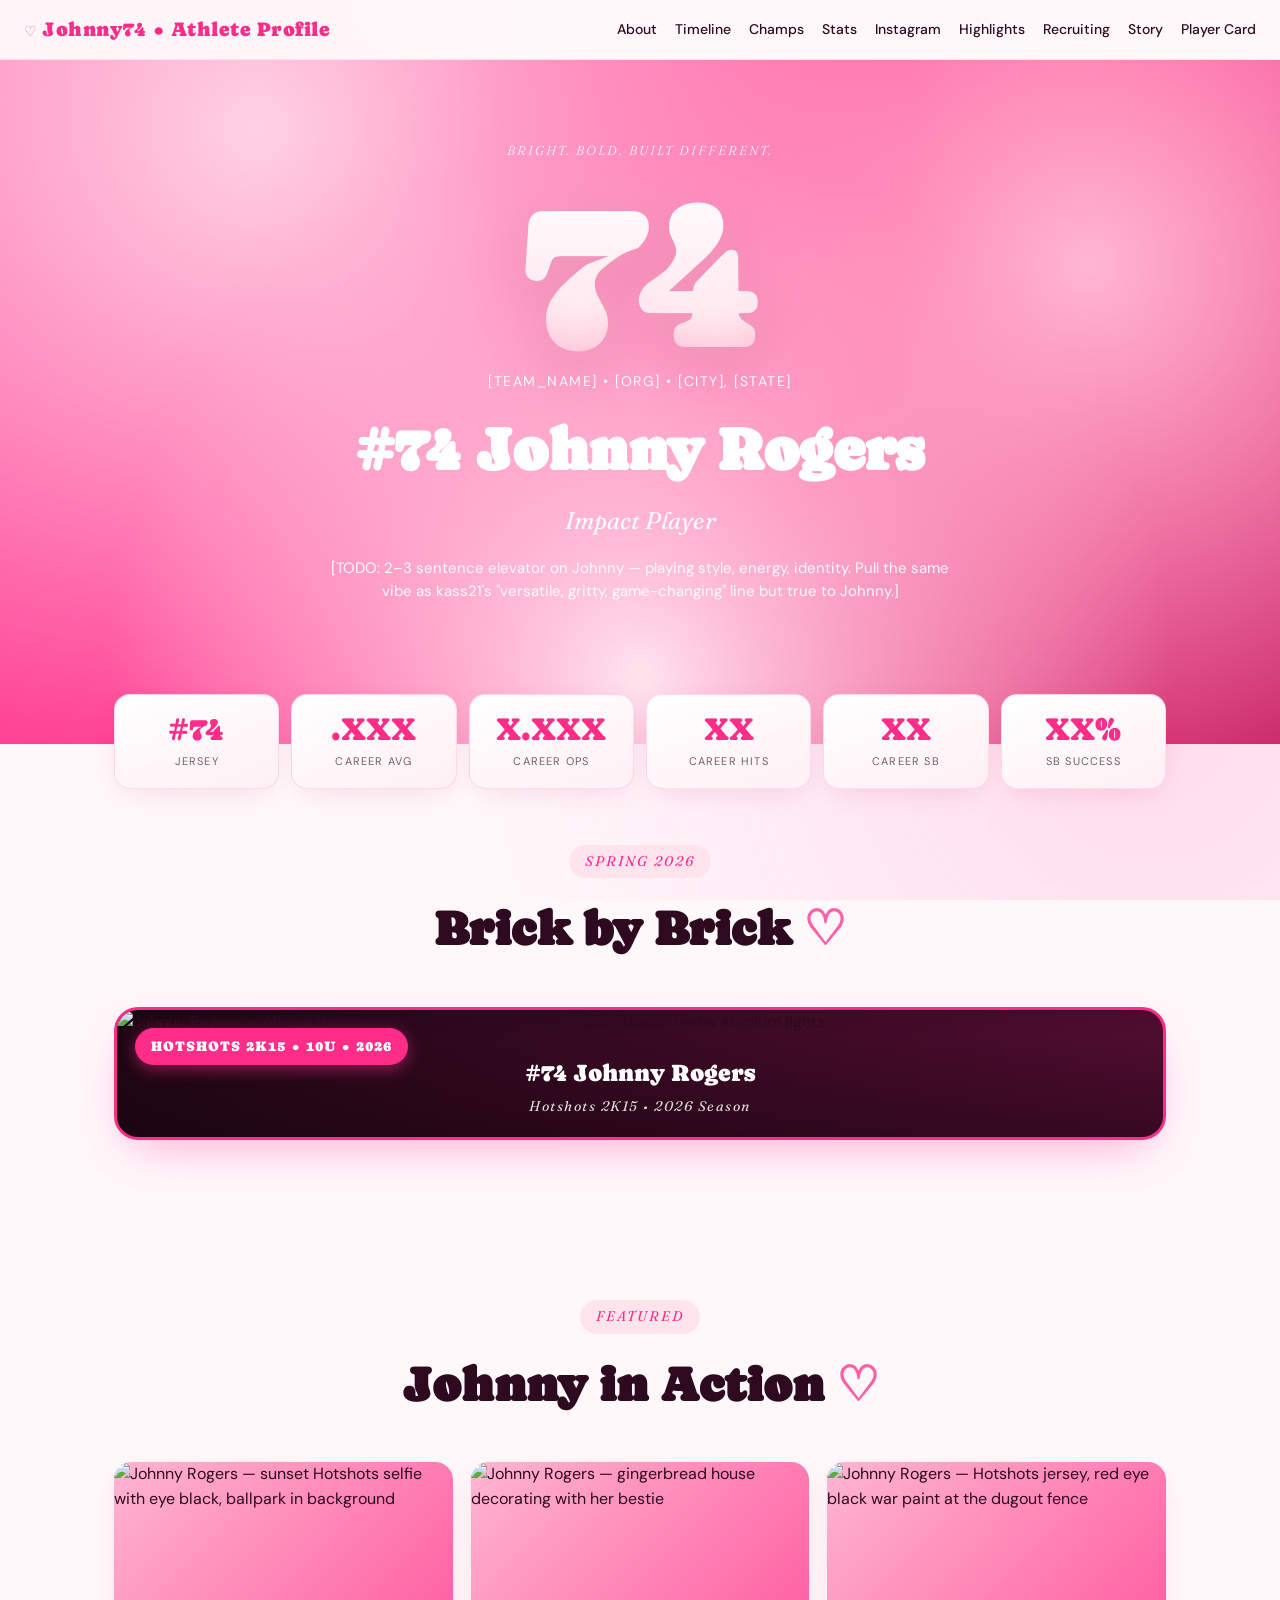
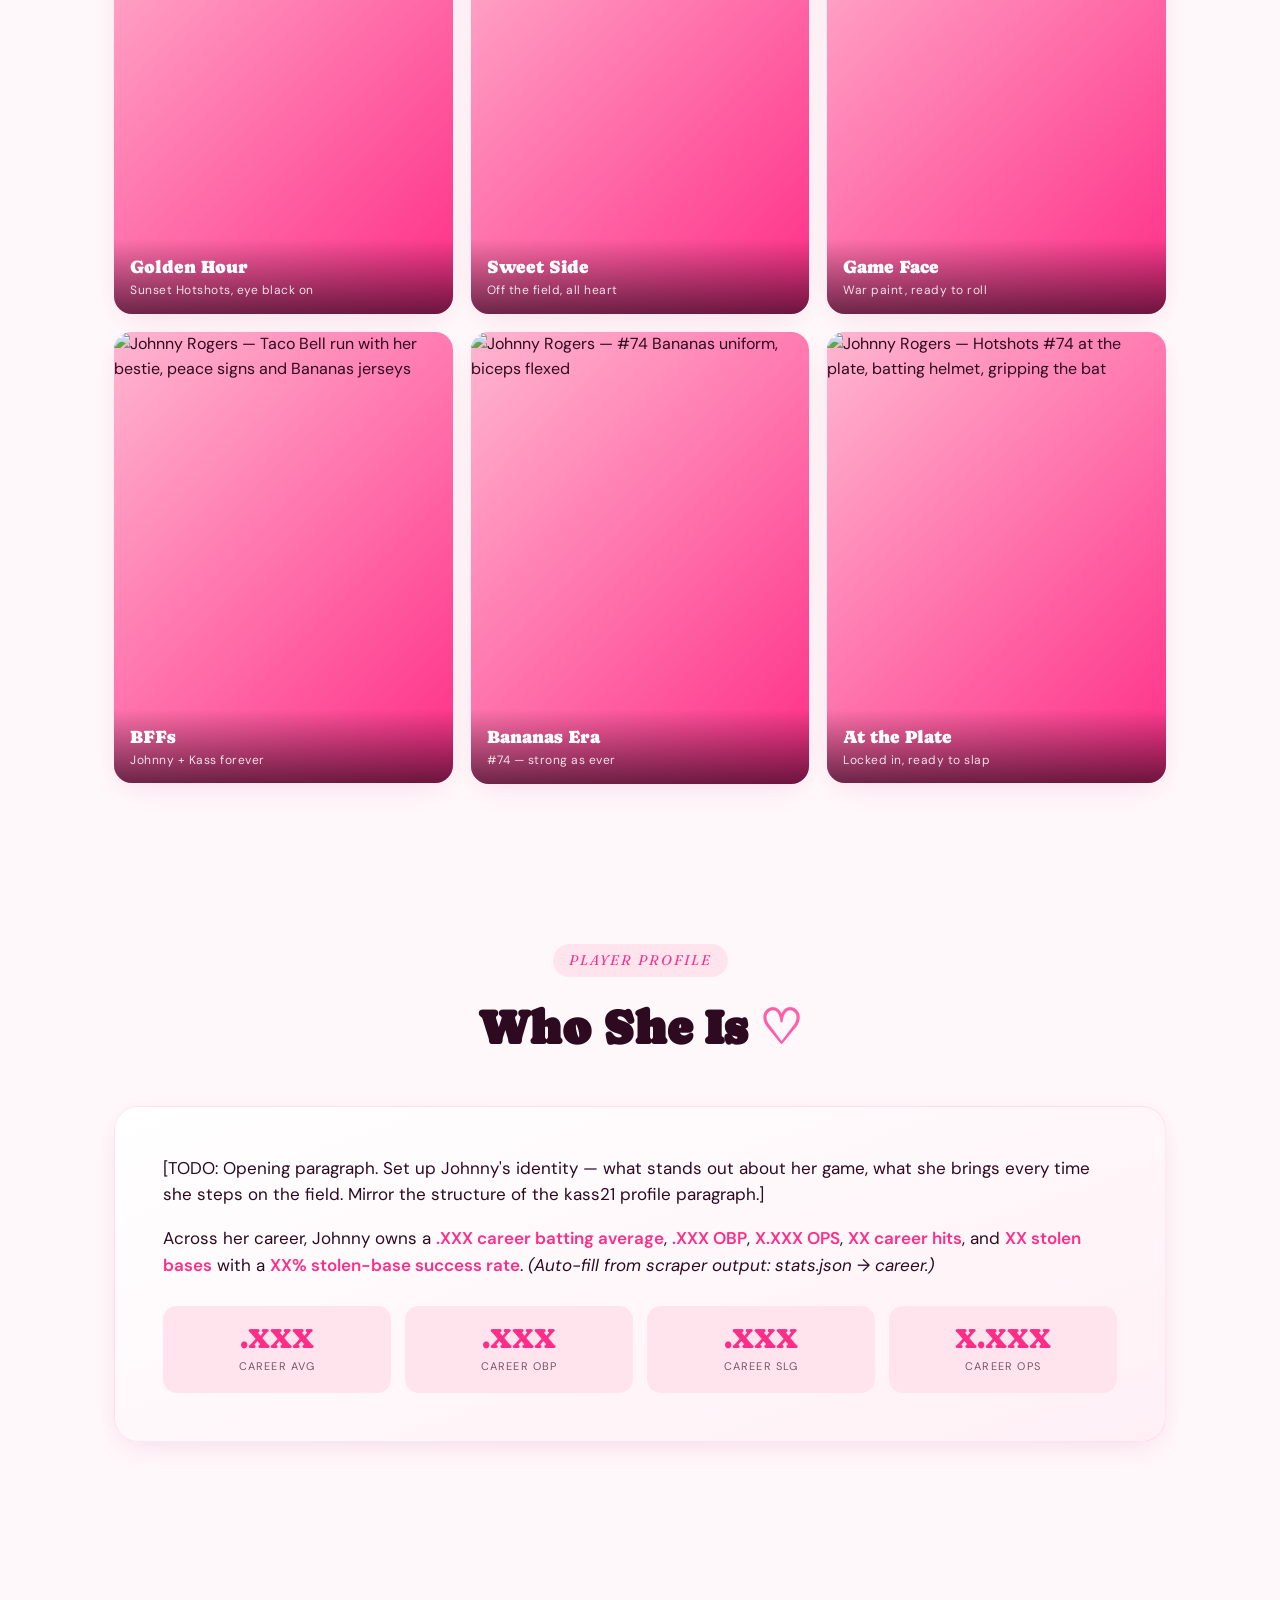
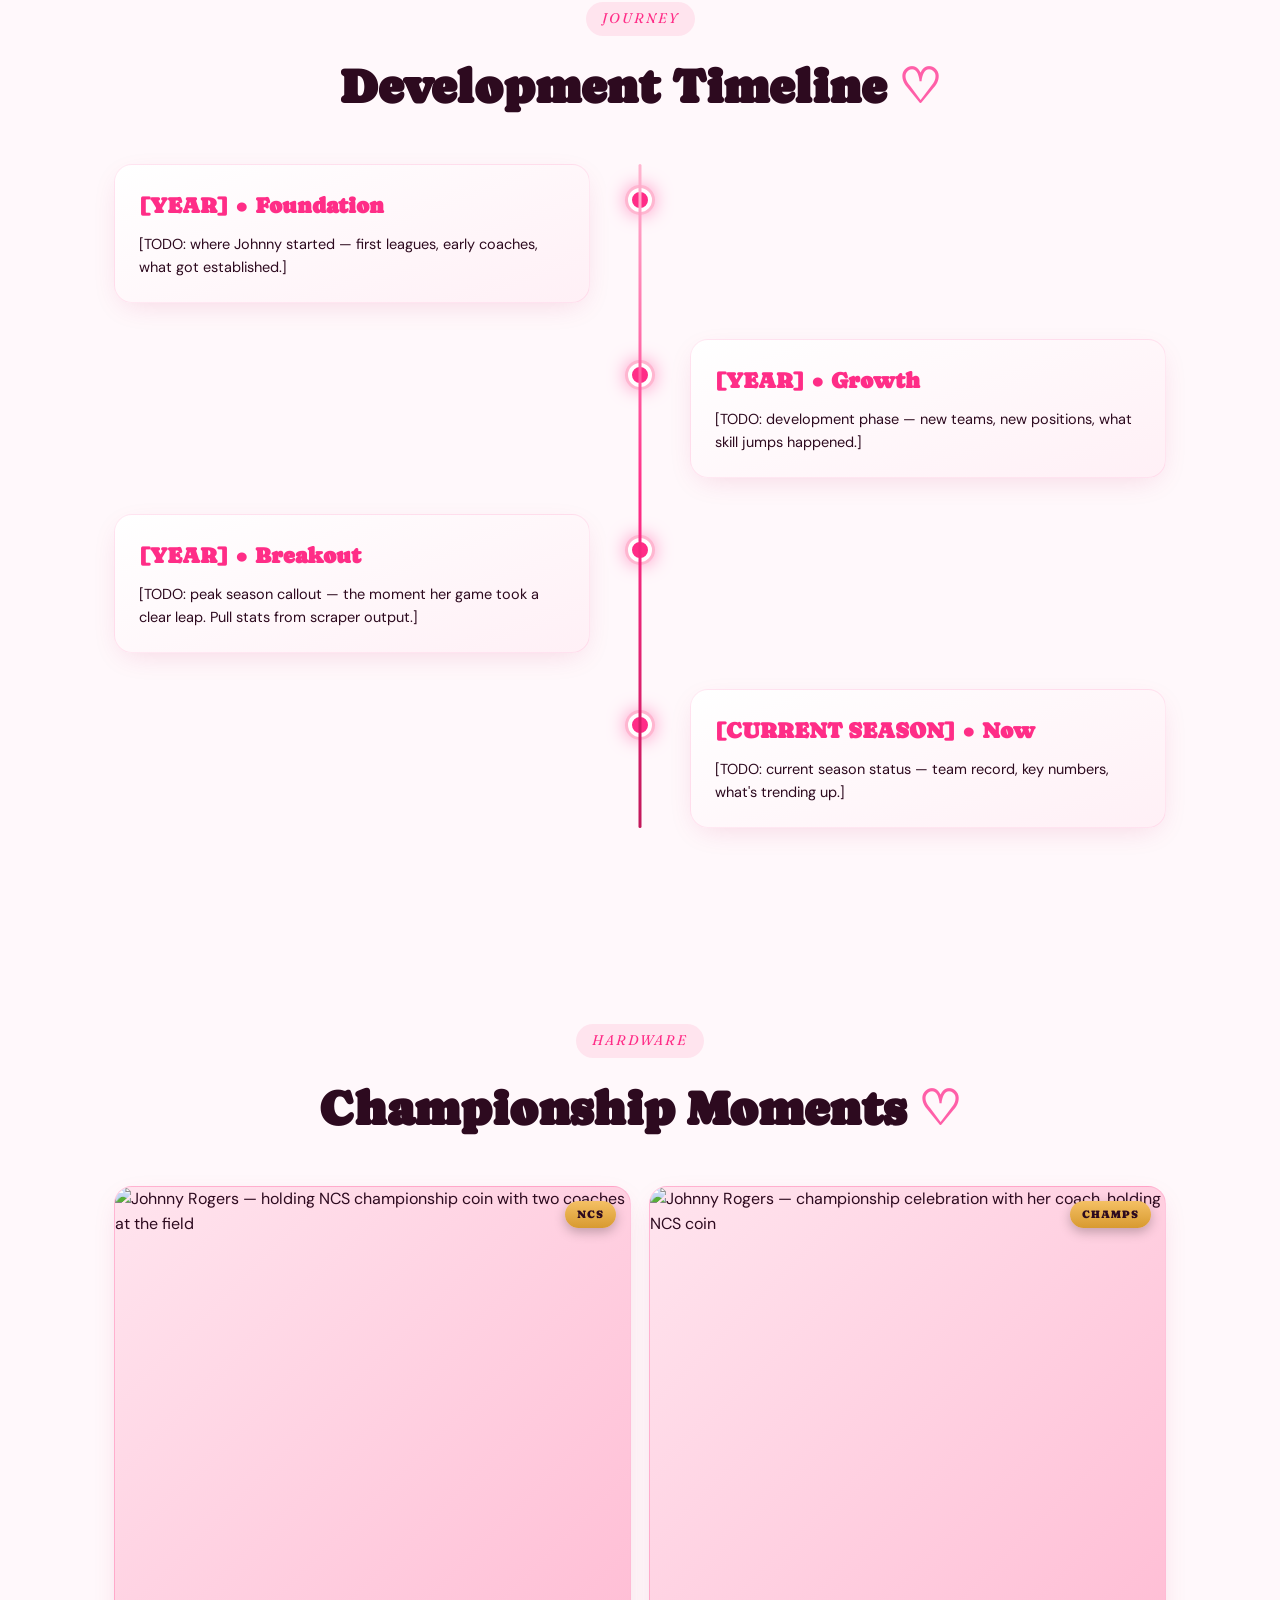
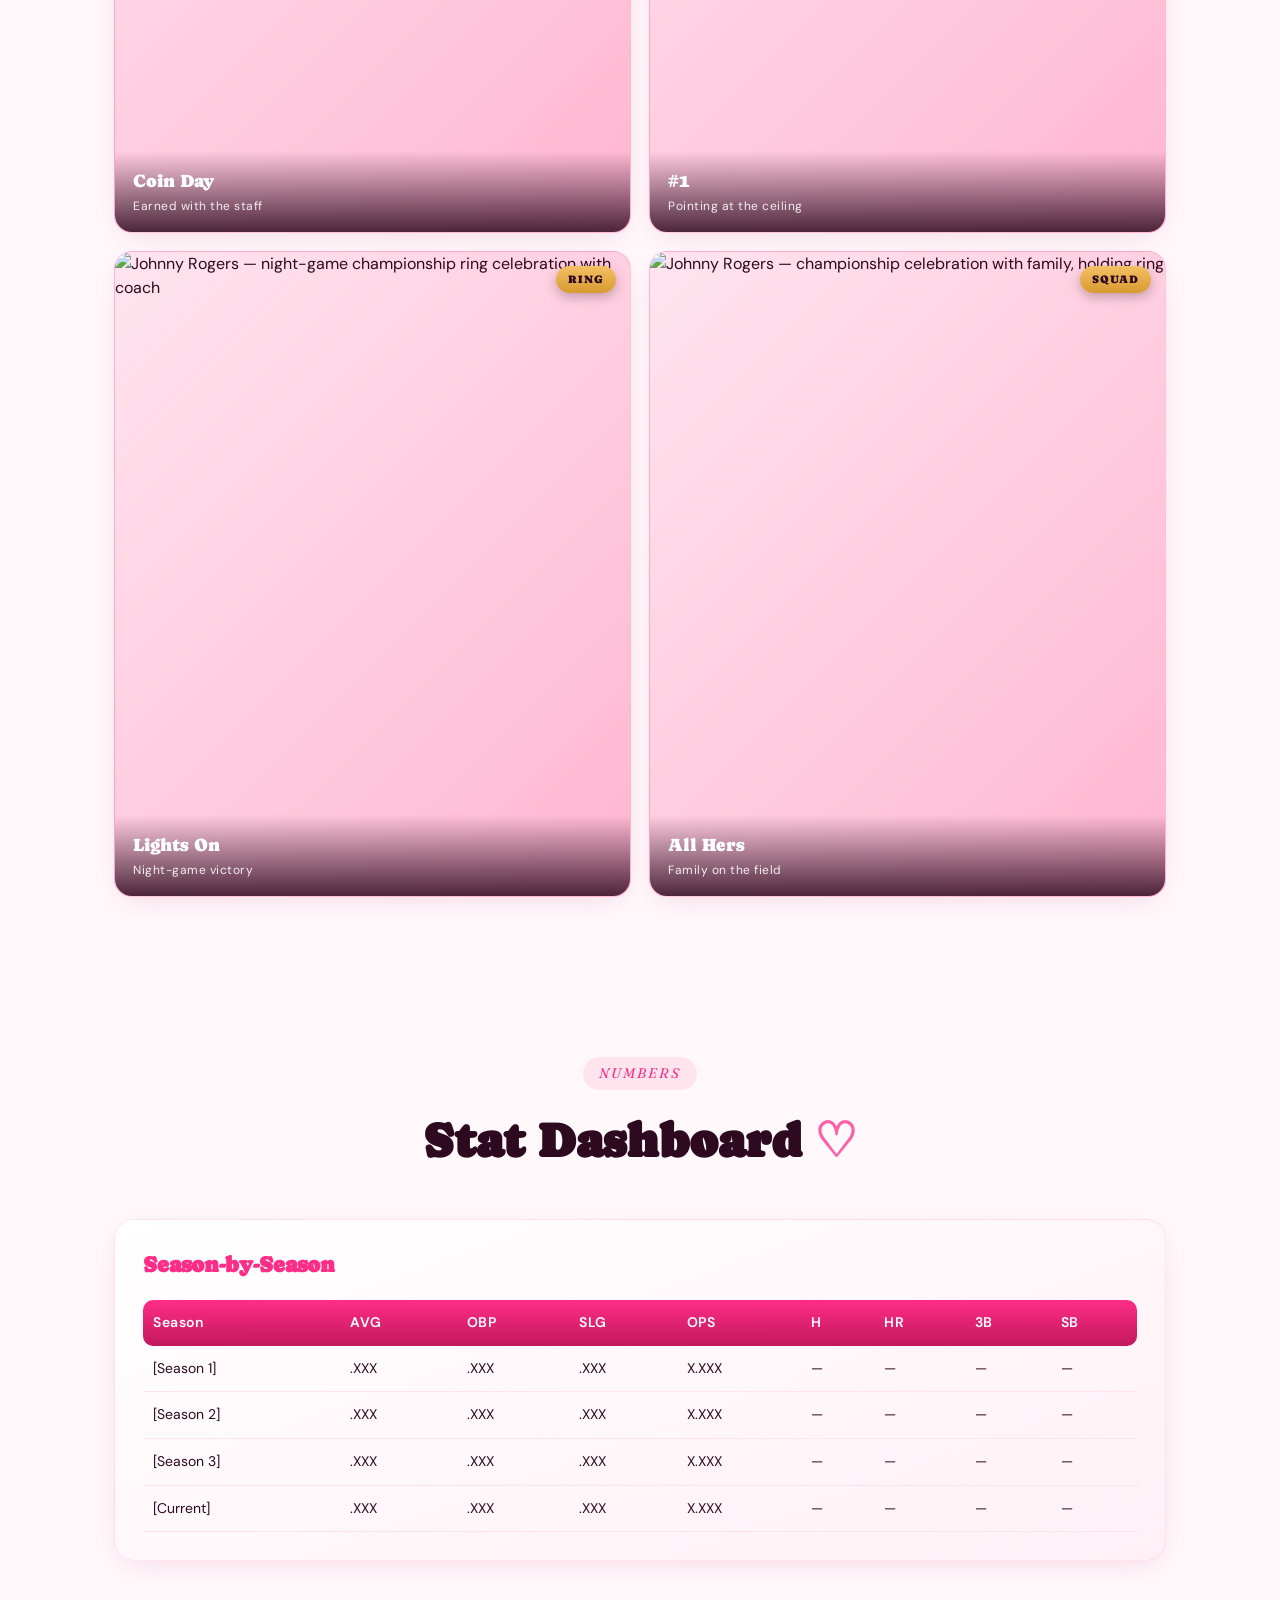
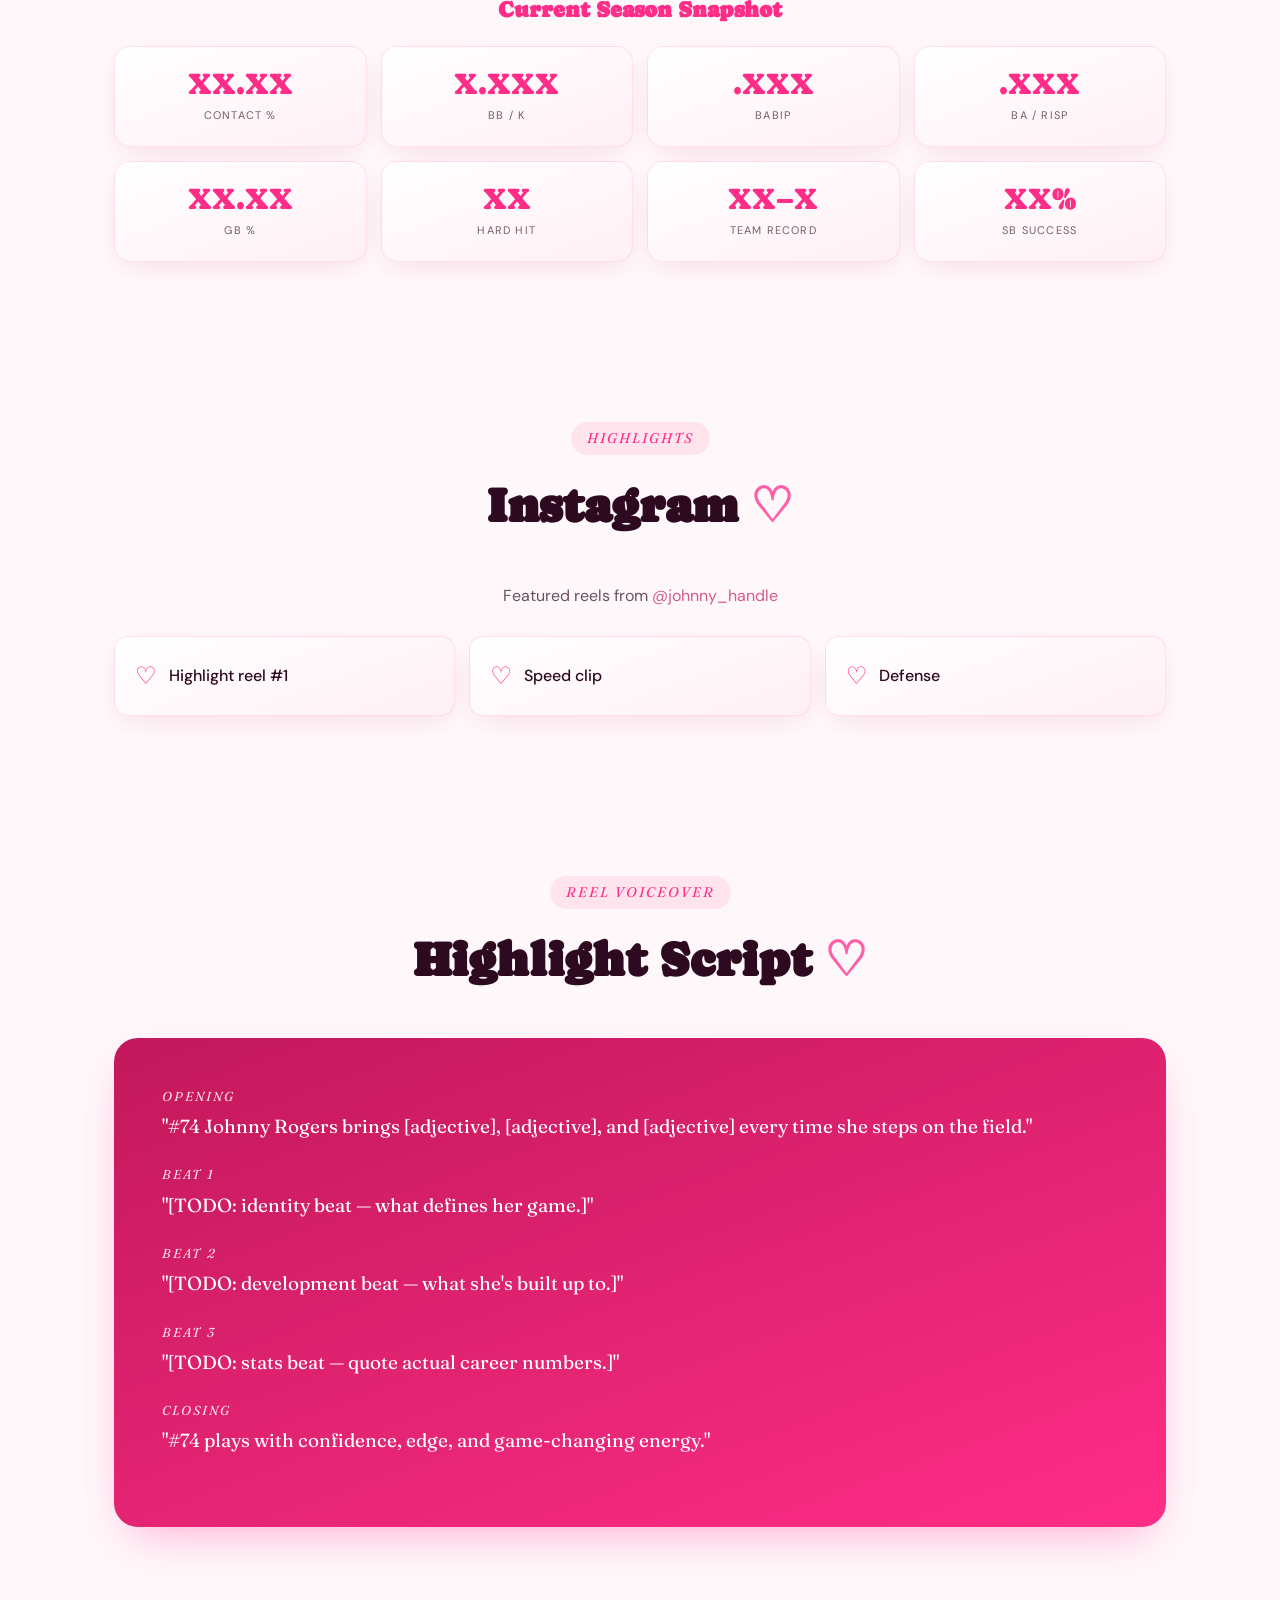
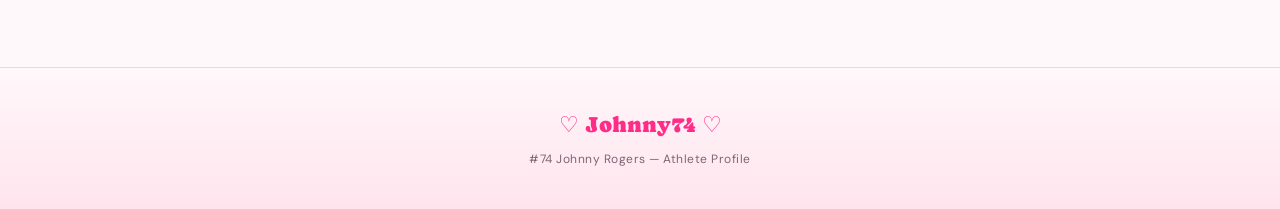
==== index.html @ 2f2707fd "Add files via upload" ====
<!doctype html>
<html lang="en">
<head>
<meta charset="utf-8" />
<meta name="viewport" content="width=device-width, initial-scale=1.0" />
<title>#74 Johnny Rogers — Athlete Profile</title>
<meta name="description" content="#74 Johnny Rogers — Athlete Profile. Stats, story, highlights." />
<meta property="og:title" content="#74 Johnny Rogers — Athlete Profile" />
<meta property="og:description" content="Stats. Speed. Sparkle. The full athlete profile." />
<meta property="og:type" content="website" />
<meta property="og:url" content="https://jeremiah9980.github.io/johnny74/index.html" />
<meta name="twitter:card" content="summary" />

<link rel="preconnect" href="https://fonts.googleapis.com">
<link rel="preconnect" href="https://fonts.gstatic.com" crossorigin>
<link href="https://fonts.googleapis.com/css2?family=Caprasimo&family=Fraunces:ital,opsz,wght@0,9..144,300..900;1,9..144,300..900&family=DM+Sans:opsz,wght@9..40,300..800&display=swap" rel="stylesheet">

<style>
:root{
  --pink-1:#FF2D87;       /* hot pink — primary */
  --pink-2:#FF5FA8;       /* mid pink */
  --pink-3:#FFB6D0;       /* soft */
  --pink-4:#FFE4EE;       /* pastel surface */
  --cream:#FFF8FB;        /* off-white background */
  --magenta:#C2185B;      /* deep accent */
  --plum:#2D0A1F;         /* near-black ink */
  --gold:#F4C064;         /* warm accent for sparkle */
  --shadow-pink:0 18px 50px -18px rgba(255,45,135,.45);
  --shadow-soft:0 8px 30px -10px rgba(194,24,91,.18);
  --grad-hero:radial-gradient(circle at 20% 10%,#FFD1E4 0%,transparent 55%),
              radial-gradient(circle at 85% 30%,#FFB6D0 0%,transparent 50%),
              radial-gradient(circle at 50% 90%,#FFE4EE 0%,transparent 60%),
              linear-gradient(135deg,#FF5FA8 0%,#FF2D87 60%,#C2185B 100%);
  --grad-card:linear-gradient(160deg,#FFFFFF 0%,#FFF0F6 100%);
}

*{box-sizing:border-box;margin:0;padding:0}
html{scroll-behavior:smooth}
body{
  font-family:"DM Sans",system-ui,sans-serif;
  background:var(--cream);
  color:var(--plum);
  line-height:1.55;
  -webkit-font-smoothing:antialiased;
  overflow-x:hidden;
}
body::before{
  content:"";position:fixed;inset:0;pointer-events:none;z-index:-1;
  background-image:
    radial-gradient(circle at 10% 20%,rgba(255,182,208,.35) 0%,transparent 40%),
    radial-gradient(circle at 90% 80%,rgba(255,95,168,.18) 0%,transparent 50%);
}
img{max-width:100%;display:block;border-radius:12px}
a{color:var(--magenta);text-decoration:none;transition:color .2s}
a:hover{color:var(--pink-1)}

/* ────── nav ────── */
.topbar{
  position:sticky;top:0;z-index:50;
  background:rgba(255,248,251,.85);
  backdrop-filter:blur(14px);
  border-bottom:1px solid rgba(255,45,135,.12);
  padding:14px 24px;
  display:flex;justify-content:space-between;align-items:center;
  gap:16px;flex-wrap:wrap;
}
.brand{
  font-family:"Caprasimo",serif;font-size:20px;color:var(--pink-1);
  letter-spacing:.5px;
}
.brand::before{content:"♡ ";font-size:14px;color:var(--pink-2)}
.nav{display:flex;gap:18px;flex-wrap:wrap}
.nav a{font-weight:500;font-size:14px;color:var(--plum)}
.nav a:hover{color:var(--pink-1)}

/* ────── hero ────── */
.hero{
  position:relative;
  background:var(--grad-hero);
  color:#fff;
  padding:80px 24px 100px;
  text-align:center;
  overflow:hidden;
}
.hero::after{
  content:"";position:absolute;inset:0;pointer-events:none;
  background:url("data:image/svg+xml;utf8,<svg xmlns='http://www.w3.org/2000/svg' width='4' height='4'><circle cx='1' cy='1' r='.6' fill='white' opacity='.18'/></svg>");
  opacity:.4;mix-blend-mode:overlay;
}
.hero-inner{position:relative;z-index:2;max-width:920px;margin:0 auto}
.eyebrow{
  font-family:"Fraunces",serif;font-style:italic;font-weight:300;
  letter-spacing:2px;text-transform:uppercase;font-size:13px;
  opacity:.95;margin-bottom:18px;
}
.jersey{
  font-family:"Caprasimo",serif;
  font-size:clamp(120px,22vw,220px);line-height:.85;
  background:linear-gradient(180deg,#fff 0%,#FFE4EE 70%,#FFB6D0 100%);
  -webkit-background-clip:text;background-clip:text;color:transparent;
  text-shadow:0 8px 40px rgba(255,255,255,.3);
  margin-bottom:6px;
  filter:drop-shadow(0 12px 24px rgba(194,24,91,.35));
  animation:pop 1.2s cubic-bezier(.16,1,.3,1) both;
}
@keyframes pop{from{opacity:0;transform:scale(.7) rotate(-6deg)}to{opacity:1;transform:none}}
.team-line{font-size:14px;letter-spacing:1.5px;text-transform:uppercase;opacity:.95;margin-bottom:10px}
.player-name{
  font-family:"Caprasimo",serif;font-size:clamp(36px,6vw,60px);
  margin:8px 0 6px;letter-spacing:-.5px;
}
.tagline{
  font-family:"Fraunces",serif;font-style:italic;font-weight:400;
  font-size:clamp(18px,2.4vw,24px);opacity:.95;margin-bottom:18px;
}
.bio-blurb{max-width:620px;margin:0 auto;opacity:.95;font-size:15px}

/* ────── hero stat strip ────── */
.stat-strip{
  max-width:1100px;margin:-50px auto 0;padding:0 24px;position:relative;z-index:5;
  display:grid;grid-template-columns:repeat(6,1fr);gap:12px;
}
.stat-strip .stat{
  background:var(--grad-card);border:1px solid rgba(255,45,135,.15);
  border-radius:16px;padding:18px 12px;text-align:center;
  box-shadow:var(--shadow-soft);
  transition:transform .25s,box-shadow .25s;
}
.stat-strip .stat:hover{transform:translateY(-4px);box-shadow:var(--shadow-pink)}
.stat .v{font-family:"Caprasimo",serif;font-size:clamp(22px,3.2vw,32px);color:var(--pink-1);line-height:1}
.stat .l{font-size:11px;letter-spacing:1.2px;text-transform:uppercase;color:var(--plum);opacity:.65;margin-top:8px}
@media(max-width:780px){.stat-strip{grid-template-columns:repeat(3,1fr)}}
@media(max-width:440px){.stat-strip{grid-template-columns:repeat(2,1fr)}}

/* ────── sections ────── */
section{padding:80px 24px;max-width:1100px;margin:0 auto}
.section-head{margin-bottom:40px;text-align:center}
.section-head .kicker{
  display:inline-block;font-family:"Fraunces",serif;font-style:italic;
  font-size:14px;color:var(--pink-1);letter-spacing:2px;text-transform:uppercase;
  background:var(--pink-4);padding:6px 16px;border-radius:999px;margin-bottom:14px;
}
.section-head h2{font-family:"Caprasimo",serif;font-size:clamp(32px,4.5vw,48px);color:var(--plum)}
.section-head h2::after{content:" ♡";color:var(--pink-2)}

/* ────── photo gallery ────── */
.gallery{display:grid;grid-template-columns:repeat(3,1fr);gap:18px}
.gallery .tile{
  position:relative;border-radius:18px;overflow:hidden;aspect-ratio:3/4;
  background:linear-gradient(135deg,var(--pink-3),var(--pink-1));
  box-shadow:var(--shadow-soft);
  display:flex;align-items:flex-end;
  transition:transform .3s,box-shadow .3s;
}
.gallery .tile:hover{transform:translateY(-6px) rotate(-1deg);box-shadow:var(--shadow-pink)}
.gallery .tile img{
  position:absolute;inset:0;width:100%;height:100%;
  object-fit:cover;border-radius:0;
  transition:transform .5s ease;
}
.gallery .tile:hover img{transform:scale(1.04)}
.gallery .caption{
  position:relative;z-index:2;width:100%;padding:14px 16px;
  background:linear-gradient(180deg,transparent 0%,rgba(45,10,31,.7) 100%);
  color:#fff;
}
.gallery .caption .t{font-family:"Caprasimo",serif;font-size:18px}
.gallery .caption .s{font-size:12px;opacity:.85;letter-spacing:.5px}
@media(max-width:760px){.gallery{grid-template-columns:1fr 1fr;gap:12px}}
@media(max-width:480px){.gallery{grid-template-columns:1fr}}

/* ────── pro-poster feature card ────── */
.poster-feature{
  position:relative;border-radius:24px;overflow:hidden;
  background:linear-gradient(160deg,#1a0612 0%,#3d0a25 50%,#5a0e36 100%);
  box-shadow:var(--shadow-pink);
  margin-top:36px;
  border:3px solid var(--pink-1);
}
.poster-feature .poster-banner{
  position:absolute;top:18px;left:18px;z-index:3;
  background:var(--pink-1);color:#fff;
  font-family:"Caprasimo",serif;font-size:14px;
  padding:8px 16px;border-radius:999px;
  letter-spacing:1px;text-transform:uppercase;
  box-shadow:0 4px 16px rgba(255,45,135,.5);
}
.poster-feature img{
  width:100%;height:auto;display:block;
  border-radius:0;
}
.poster-feature .poster-caption{
  padding:20px 28px;color:#fff;text-align:center;
  background:linear-gradient(180deg,transparent,rgba(0,0,0,.4));
}
.poster-feature .poster-caption .pc-title{
  font-family:"Caprasimo",serif;font-size:24px;color:#fff;margin-bottom:4px;
}
.poster-feature .poster-caption .pc-sub{
  font-family:"Fraunces",serif;font-style:italic;font-size:14px;
  letter-spacing:1.5px;opacity:.85;
}

/* ────── championship moments ────── */
.champs-grid{display:grid;grid-template-columns:repeat(2,1fr);gap:18px}
.champs-grid .champ-tile{
  position:relative;border-radius:18px;overflow:hidden;
  background:linear-gradient(135deg,#FFE4EE,var(--pink-3));
  box-shadow:var(--shadow-soft);
  aspect-ratio:4/5;
  transition:transform .3s,box-shadow .3s;
  border:1px solid rgba(255,45,135,.15);
}
.champs-grid .champ-tile:hover{transform:translateY(-5px);box-shadow:var(--shadow-pink)}
.champs-grid .champ-tile img{
  position:absolute;inset:0;width:100%;height:100%;
  object-fit:cover;border-radius:0;
  transition:transform .5s ease;
}
.champs-grid .champ-tile:hover img{transform:scale(1.04)}
.champs-grid .champ-tile .ribbon{
  position:absolute;top:14px;right:14px;z-index:2;
  background:linear-gradient(180deg,var(--gold),#D89A30);
  color:var(--plum);font-family:"Caprasimo",serif;font-size:11px;
  padding:5px 12px;border-radius:999px;letter-spacing:1px;
  box-shadow:0 4px 12px rgba(0,0,0,.25);
}
.champs-grid .champ-tile .champ-cap{
  position:absolute;left:0;right:0;bottom:0;z-index:2;
  padding:16px 18px;color:#fff;
  background:linear-gradient(180deg,transparent 0%,rgba(45,10,31,.85) 100%);
}
.champs-grid .champ-tile .champ-cap .ct{font-family:"Caprasimo",serif;font-size:18px}
.champs-grid .champ-tile .champ-cap .cs{font-size:12px;opacity:.9;letter-spacing:.5px;margin-top:2px}
@media(max-width:640px){.champs-grid{grid-template-columns:1fr}}

/* ────── profile narrative ────── */
.profile{
  background:var(--grad-card);border-radius:24px;padding:48px;
  box-shadow:var(--shadow-soft);
  border:1px solid rgba(255,45,135,.1);
}
.profile p{font-size:17px;margin-bottom:18px;color:var(--plum)}
.profile p strong{color:var(--pink-1);font-weight:600}
.profile .stat-row{
  display:grid;grid-template-columns:repeat(4,1fr);gap:14px;margin-top:28px;
}
.profile .stat-row .stat{
  background:var(--pink-4);border-radius:14px;padding:18px 14px;text-align:center;
}
@media(max-width:720px){.profile{padding:28px}.profile .stat-row{grid-template-columns:repeat(2,1fr)}}

/* ────── timeline ────── */
.timeline{position:relative}
.timeline::before{
  content:"";position:absolute;left:50%;top:0;bottom:0;width:3px;
  background:linear-gradient(180deg,var(--pink-3),var(--pink-1),var(--magenta));
  transform:translateX(-50%);border-radius:3px;
}
.tl-row{
  display:grid;grid-template-columns:1fr 60px 1fr;gap:20px;
  margin-bottom:36px;align-items:flex-start;
}
.tl-row .tl-card{
  background:var(--grad-card);border-radius:18px;padding:24px;
  box-shadow:var(--shadow-soft);border:1px solid rgba(255,45,135,.1);
}
.tl-row .tl-card h3{font-family:"Caprasimo",serif;font-size:22px;color:var(--pink-1);margin-bottom:10px}
.tl-row .tl-card p{font-size:14.5px;color:var(--plum)}
.tl-dot{
  width:24px;height:24px;border-radius:50%;justify-self:center;margin-top:24px;
  background:var(--pink-1);border:4px solid #fff;box-shadow:0 0 0 3px var(--pink-3),0 0 20px var(--pink-2);
}
.tl-row.right .tl-card{grid-column:3}
.tl-row.right .tl-dot{grid-column:2}
.tl-row.left .tl-card{grid-column:1}
.tl-row.left .tl-dot{grid-column:2}
@media(max-width:720px){
  .timeline::before{left:14px}
  .tl-row{grid-template-columns:36px 1fr;gap:14px}
  .tl-row .tl-dot{grid-column:1;justify-self:start;margin-left:2px}
  .tl-row .tl-card{grid-column:2}
  .tl-row.right .tl-card,.tl-row.left .tl-card{grid-column:2}
  .tl-row.right .tl-dot,.tl-row.left .tl-dot{grid-column:1}
}

/* ────── stats dashboard ────── */
.dash{display:grid;gap:32px}
.table-wrap{
  background:var(--grad-card);border-radius:20px;padding:28px;overflow:auto;
  box-shadow:var(--shadow-soft);border:1px solid rgba(255,45,135,.1);
}
.table-wrap h3{font-family:"Caprasimo",serif;font-size:22px;color:var(--pink-1);margin-bottom:18px}
table{width:100%;border-collapse:collapse;font-size:14px;min-width:560px}
thead th{
  background:linear-gradient(180deg,var(--pink-1),var(--magenta));color:#fff;
  padding:12px 10px;text-align:left;font-weight:600;letter-spacing:.5px;
}
thead th:first-child{border-radius:10px 0 0 10px}
thead th:last-child{border-radius:0 10px 10px 0}
tbody td{padding:12px 10px;border-bottom:1px solid var(--pink-4)}
tbody tr:hover{background:var(--pink-4)}

.adv-grid{display:grid;grid-template-columns:repeat(4,1fr);gap:14px}
.adv-grid .stat{
  background:var(--grad-card);border-radius:16px;padding:22px 14px;text-align:center;
  box-shadow:var(--shadow-soft);border:1px solid rgba(255,45,135,.12);
}
.adv-grid .stat .v{font-family:"Caprasimo",serif;font-size:30px;color:var(--pink-1);line-height:1}
.adv-grid .stat .l{font-size:11px;letter-spacing:1.2px;text-transform:uppercase;color:var(--plum);opacity:.65;margin-top:8px}
@media(max-width:720px){.adv-grid{grid-template-columns:repeat(2,1fr)}}

/* ────── instagram ────── */
.ig-grid{display:grid;grid-template-columns:repeat(3,1fr);gap:14px}
.ig-grid a{
  background:var(--grad-card);border-radius:14px;padding:20px;
  display:flex;align-items:center;gap:12px;font-weight:500;color:var(--plum);
  border:1px solid rgba(255,45,135,.12);box-shadow:var(--shadow-soft);
  transition:transform .25s,box-shadow .25s;
}
.ig-grid a:hover{transform:translateY(-3px);box-shadow:var(--shadow-pink);color:var(--pink-1)}
.ig-grid a::before{content:"♡";color:var(--pink-1);font-size:24px}
@media(max-width:720px){.ig-grid{grid-template-columns:1fr}}

/* ────── highlight script ────── */
.script{
  background:linear-gradient(160deg,var(--magenta) 0%,var(--pink-1) 100%);
  color:#fff;border-radius:24px;padding:48px;
  box-shadow:var(--shadow-pink);
}
.script .beat{margin-bottom:24px}
.script .beat .label{
  font-family:"Fraunces",serif;font-style:italic;font-size:13px;
  text-transform:uppercase;letter-spacing:2px;opacity:.85;margin-bottom:6px;
}
.script .beat .line{
  font-family:"Fraunces",serif;font-size:19px;line-height:1.5;font-weight:400;
}
@media(max-width:720px){.script{padding:32px 24px}.script .beat .line{font-size:17px}}

/* ────── footer ────── */
footer{
  background:linear-gradient(180deg,var(--cream) 0%,var(--pink-4) 100%);
  padding:40px 24px;text-align:center;
  border-top:1px solid rgba(255,45,135,.12);margin-top:60px;
}
footer .brand-foot{font-family:"Caprasimo",serif;font-size:22px;color:var(--pink-1)}
footer .small{font-size:12px;color:var(--plum);opacity:.6;margin-top:8px;letter-spacing:.5px}
</style>
</head>
<body>

<header class="topbar">
  <div class="brand">Johnny74 • Athlete Profile</div>
  <nav class="nav">
    <a href="#about">About</a>
    <a href="#timeline">Timeline</a>
    <a href="#champs">Champs</a>
    <a href="#stats">Stats</a>
    <a href="#instagram">Instagram</a>
    <a href="#reel">Highlights</a>
    <a href="recruiting_v2.html">Recruiting</a>
    <a href="story.html">Story</a>
    <a href="player-card.html">Player Card</a>
  </nav>
</header>

<!-- ───────────── HERO ───────────── -->
<section class="hero" style="max-width:none;padding-bottom:140px">
  <div class="hero-inner">
    <div class="eyebrow">Bright. Bold. Built different.</div>
    <div class="jersey">74</div>
    <div class="team-line">[TEAM_NAME] • [ORG] • [CITY], [STATE]</div>
    <h1 class="player-name">#74 Johnny Rogers</h1>
    <div class="tagline">Impact Player</div>
    <p class="bio-blurb">
      [TODO: 2–3 sentence elevator on Johnny — playing style, energy, identity.
      Pull the same vibe as kass21's "versatile, gritty, game-changing" line but
      true to Johnny.]
    </p>
  </div>
</section>

<!-- hero stat strip — populated from scraper -->
<div class="stat-strip">
  <div class="stat"><div class="v">#74</div><div class="l">Jersey</div></div>
  <div class="stat"><div class="v">.XXX</div><div class="l">Career AVG</div></div>
  <div class="stat"><div class="v">X.XXX</div><div class="l">Career OPS</div></div>
  <div class="stat"><div class="v">XX</div><div class="l">Career Hits</div></div>
  <div class="stat"><div class="v">XX</div><div class="l">Career SB</div></div>
  <div class="stat"><div class="v">XX%</div><div class="l">SB Success</div></div>
</div>

<!-- ───────────── PRO POSTER FEATURE ───────────── -->
<section style="padding-top:56px">
  <div class="section-head">
    <div class="kicker">Spring 2026</div>
    <h2>Brick by Brick</h2>
  </div>
  <div class="poster-feature">
    <div class="poster-banner">Hotshots 2K15 • 10U • 2026</div>
    <img src="photos/pro-poster.jpeg" alt="Johnny Rogers — official Hotshots 2K15 player poster, #74 batting stance under stadium lights">
    <div class="poster-caption">
      <div class="pc-title">#74 Johnny Rogers</div>
      <div class="pc-sub">Hotshots 2K15 • 2026 Season</div>
    </div>
  </div>
</section>

<!-- ───────────── PHOTOS ───────────── -->
<section id="about">
  <div class="section-head">
    <div class="kicker">Featured</div>
    <h2>Johnny in Action</h2>
  </div>
  <div class="gallery">
    <div class="tile">
      <img src="photos/golden-hour.jpeg" alt="Johnny Rogers — sunset Hotshots selfie with eye black, ballpark in background" loading="lazy">
      <div class="caption"><div class="t">Golden Hour</div><div class="s">Sunset Hotshots, eye black on</div></div>
    </div>
    <div class="tile">
      <img src="photos/sweet-side.jpeg" alt="Johnny Rogers — gingerbread house decorating with her bestie" loading="lazy">
      <div class="caption"><div class="t">Sweet Side</div><div class="s">Off the field, all heart</div></div>
    </div>
    <div class="tile">
      <img src="photos/game-face.jpeg" alt="Johnny Rogers — Hotshots jersey, red eye black war paint at the dugout fence" loading="lazy">
      <div class="caption"><div class="t">Game Face</div><div class="s">War paint, ready to roll</div></div>
    </div>
    <div class="tile">
      <img src="photos/best-friends.jpeg" alt="Johnny Rogers — Taco Bell run with her bestie, peace signs and Bananas jerseys" loading="lazy">
      <div class="caption"><div class="t">BFFs</div><div class="s">Johnny + Kass forever</div></div>
    </div>
    <div class="tile">
      <img src="photos/bananas-flex.jpeg" alt="Johnny Rogers — #74 Bananas uniform, biceps flexed" loading="lazy">
      <div class="caption"><div class="t">Bananas Era</div><div class="s">#74 — strong as ever</div></div>
    </div>
    <div class="tile">
      <img src="photos/at-bat.jpeg" alt="Johnny Rogers — Hotshots #74 at the plate, batting helmet, gripping the bat" loading="lazy">
      <div class="caption"><div class="t">At the Plate</div><div class="s">Locked in, ready to slap</div></div>
    </div>
  </div>
</section>

<!-- ───────────── PROFILE ───────────── -->
<section>
  <div class="section-head">
    <div class="kicker">Player Profile</div>
    <h2>Who She Is</h2>
  </div>
  <div class="profile">
    <p>
      [TODO: Opening paragraph. Set up Johnny's identity — what stands out about
      her game, what she brings every time she steps on the field. Mirror the
      structure of the kass21 profile paragraph.]
    </p>
    <p>
      Across her career, Johnny owns a <strong>.XXX career batting average</strong>,
      <strong>.XXX OBP</strong>, <strong>X.XXX OPS</strong>, <strong>XX career hits</strong>,
      and <strong>XX stolen bases</strong> with a <strong>XX% stolen-base success rate</strong>.
      <em>(Auto-fill from scraper output: stats.json → career.)</em>
    </p>
    <div class="stat-row">
      <div class="stat"><div class="v" style="font-family:Caprasimo,serif;font-size:28px;color:var(--pink-1)">.XXX</div><div class="l" style="font-size:11px;letter-spacing:1.2px;text-transform:uppercase;opacity:.65;margin-top:6px">Career AVG</div></div>
      <div class="stat"><div class="v" style="font-family:Caprasimo,serif;font-size:28px;color:var(--pink-1)">.XXX</div><div class="l" style="font-size:11px;letter-spacing:1.2px;text-transform:uppercase;opacity:.65;margin-top:6px">Career OBP</div></div>
      <div class="stat"><div class="v" style="font-family:Caprasimo,serif;font-size:28px;color:var(--pink-1)">.XXX</div><div class="l" style="font-size:11px;letter-spacing:1.2px;text-transform:uppercase;opacity:.65;margin-top:6px">Career SLG</div></div>
      <div class="stat"><div class="v" style="font-family:Caprasimo,serif;font-size:28px;color:var(--pink-1)">X.XXX</div><div class="l" style="font-size:11px;letter-spacing:1.2px;text-transform:uppercase;opacity:.65;margin-top:6px">Career OPS</div></div>
    </div>
  </div>
</section>

<!-- ───────────── TIMELINE ───────────── -->
<section id="timeline">
  <div class="section-head">
    <div class="kicker">Journey</div>
    <h2>Development Timeline</h2>
  </div>
  <div class="timeline">
    <div class="tl-row left">
      <div class="tl-card">
        <h3>[YEAR] • Foundation</h3>
        <p>[TODO: where Johnny started — first leagues, early coaches, what got established.]</p>
      </div>
      <div class="tl-dot"></div>
    </div>
    <div class="tl-row right">
      <div class="tl-dot"></div>
      <div class="tl-card">
        <h3>[YEAR] • Growth</h3>
        <p>[TODO: development phase — new teams, new positions, what skill jumps happened.]</p>
      </div>
    </div>
    <div class="tl-row left">
      <div class="tl-card">
        <h3>[YEAR] • Breakout</h3>
        <p>[TODO: peak season callout — the moment her game took a clear leap. Pull stats from scraper output.]</p>
      </div>
      <div class="tl-dot"></div>
    </div>
    <div class="tl-row right">
      <div class="tl-dot"></div>
      <div class="tl-card">
        <h3>[CURRENT SEASON] • Now</h3>
        <p>[TODO: current season status — team record, key numbers, what's trending up.]</p>
      </div>
    </div>
  </div>
</section>

<!-- ───────────── CHAMPIONSHIP MOMENTS ───────────── -->
<section id="champs">
  <div class="section-head">
    <div class="kicker">Hardware</div>
    <h2>Championship Moments</h2>
  </div>
  <div class="champs-grid">
    <div class="champ-tile">
      <img src="photos/champ-coin.jpeg" alt="Johnny Rogers — holding NCS championship coin with two coaches at the field" loading="lazy">
      <div class="ribbon">NCS</div>
      <div class="champ-cap"><div class="ct">Coin Day</div><div class="cs">Earned with the staff</div></div>
    </div>
    <div class="champ-tile">
      <img src="photos/champ-coach.jpeg" alt="Johnny Rogers — championship celebration with her coach, holding NCS coin" loading="lazy">
      <div class="ribbon">CHAMPS</div>
      <div class="champ-cap"><div class="ct">#1</div><div class="cs">Pointing at the ceiling</div></div>
    </div>
    <div class="champ-tile">
      <img src="photos/champ-night.jpeg" alt="Johnny Rogers — night-game championship ring celebration with coach" loading="lazy">
      <div class="ribbon">RING</div>
      <div class="champ-cap"><div class="ct">Lights On</div><div class="cs">Night-game victory</div></div>
    </div>
    <div class="champ-tile">
      <img src="photos/champ-family.jpeg" alt="Johnny Rogers — championship celebration with family, holding ring" loading="lazy">
      <div class="ribbon">SQUAD</div>
      <div class="champ-cap"><div class="ct">All Hers</div><div class="cs">Family on the field</div></div>
    </div>
  </div>
</section>

<!-- ───────────── STATS DASHBOARD ───────────── -->
<section id="stats">
  <div class="section-head">
    <div class="kicker">Numbers</div>
    <h2>Stat Dashboard</h2>
  </div>

  <div class="dash">
    <div class="table-wrap">
      <h3>Season-by-Season</h3>
      <table>
        <thead>
          <tr><th>Season</th><th>AVG</th><th>OBP</th><th>SLG</th><th>OPS</th><th>H</th><th>HR</th><th>3B</th><th>SB</th></tr>
        </thead>
        <tbody>
          <!-- Replace with rows from scraper output (stats.json → seasons[]) -->
          <tr><td>[Season 1]</td><td>.XXX</td><td>.XXX</td><td>.XXX</td><td>X.XXX</td><td>—</td><td>—</td><td>—</td><td>—</td></tr>
          <tr><td>[Season 2]</td><td>.XXX</td><td>.XXX</td><td>.XXX</td><td>X.XXX</td><td>—</td><td>—</td><td>—</td><td>—</td></tr>
          <tr><td>[Season 3]</td><td>.XXX</td><td>.XXX</td><td>.XXX</td><td>X.XXX</td><td>—</td><td>—</td><td>—</td><td>—</td></tr>
          <tr><td>[Current]</td><td>.XXX</td><td>.XXX</td><td>.XXX</td><td>X.XXX</td><td>—</td><td>—</td><td>—</td><td>—</td></tr>
        </tbody>
      </table>
    </div>

    <div>
      <h3 style="font-family:Caprasimo,serif;font-size:22px;color:var(--pink-1);margin-bottom:18px;text-align:center">Current Season Snapshot</h3>
      <div class="adv-grid">
        <div class="stat"><div class="v">XX.XX</div><div class="l">Contact %</div></div>
        <div class="stat"><div class="v">X.XXX</div><div class="l">BB / K</div></div>
        <div class="stat"><div class="v">.XXX</div><div class="l">BABIP</div></div>
        <div class="stat"><div class="v">.XXX</div><div class="l">BA / RISP</div></div>
        <div class="stat"><div class="v">XX.XX</div><div class="l">GB %</div></div>
        <div class="stat"><div class="v">XX</div><div class="l">Hard Hit</div></div>
        <div class="stat"><div class="v">XX–X</div><div class="l">Team Record</div></div>
        <div class="stat"><div class="v">XX%</div><div class="l">SB Success</div></div>
      </div>
    </div>
  </div>
</section>

<!-- ───────────── INSTAGRAM ───────────── -->
<section id="instagram">
  <div class="section-head">
    <div class="kicker">Highlights</div>
    <h2>Instagram</h2>
  </div>
  <p style="text-align:center;margin-bottom:28px;opacity:.7">
    Featured reels from <a href="#">@johnny_handle</a>
  </p>
  <div class="ig-grid">
    <a href="#">Highlight reel #1</a>
    <a href="#">Speed clip</a>
    <a href="#">Defense</a>
  </div>
</section>

<!-- ───────────── HIGHLIGHT SCRIPT ───────────── -->
<section id="reel">
  <div class="section-head">
    <div class="kicker">Reel Voiceover</div>
    <h2>Highlight Script</h2>
  </div>
  <div class="script">
    <div class="beat">
      <div class="label">Opening</div>
      <div class="line">"#74 Johnny Rogers brings [adjective], [adjective], and [adjective] every time she steps on the field."</div>
    </div>
    <div class="beat">
      <div class="label">Beat 1</div>
      <div class="line">"[TODO: identity beat — what defines her game.]"</div>
    </div>
    <div class="beat">
      <div class="label">Beat 2</div>
      <div class="line">"[TODO: development beat — what she's built up to.]"</div>
    </div>
    <div class="beat">
      <div class="label">Beat 3</div>
      <div class="line">"[TODO: stats beat — quote actual career numbers.]"</div>
    </div>
    <div class="beat">
      <div class="label">Closing</div>
      <div class="line">"#74 plays with confidence, edge, and game-changing energy."</div>
    </div>
  </div>
</section>

<footer>
  <div class="brand-foot">♡ Johnny74 ♡</div>
  <div class="small">#74 Johnny Rogers — Athlete Profile</div>
</footer>

</body>
</html>
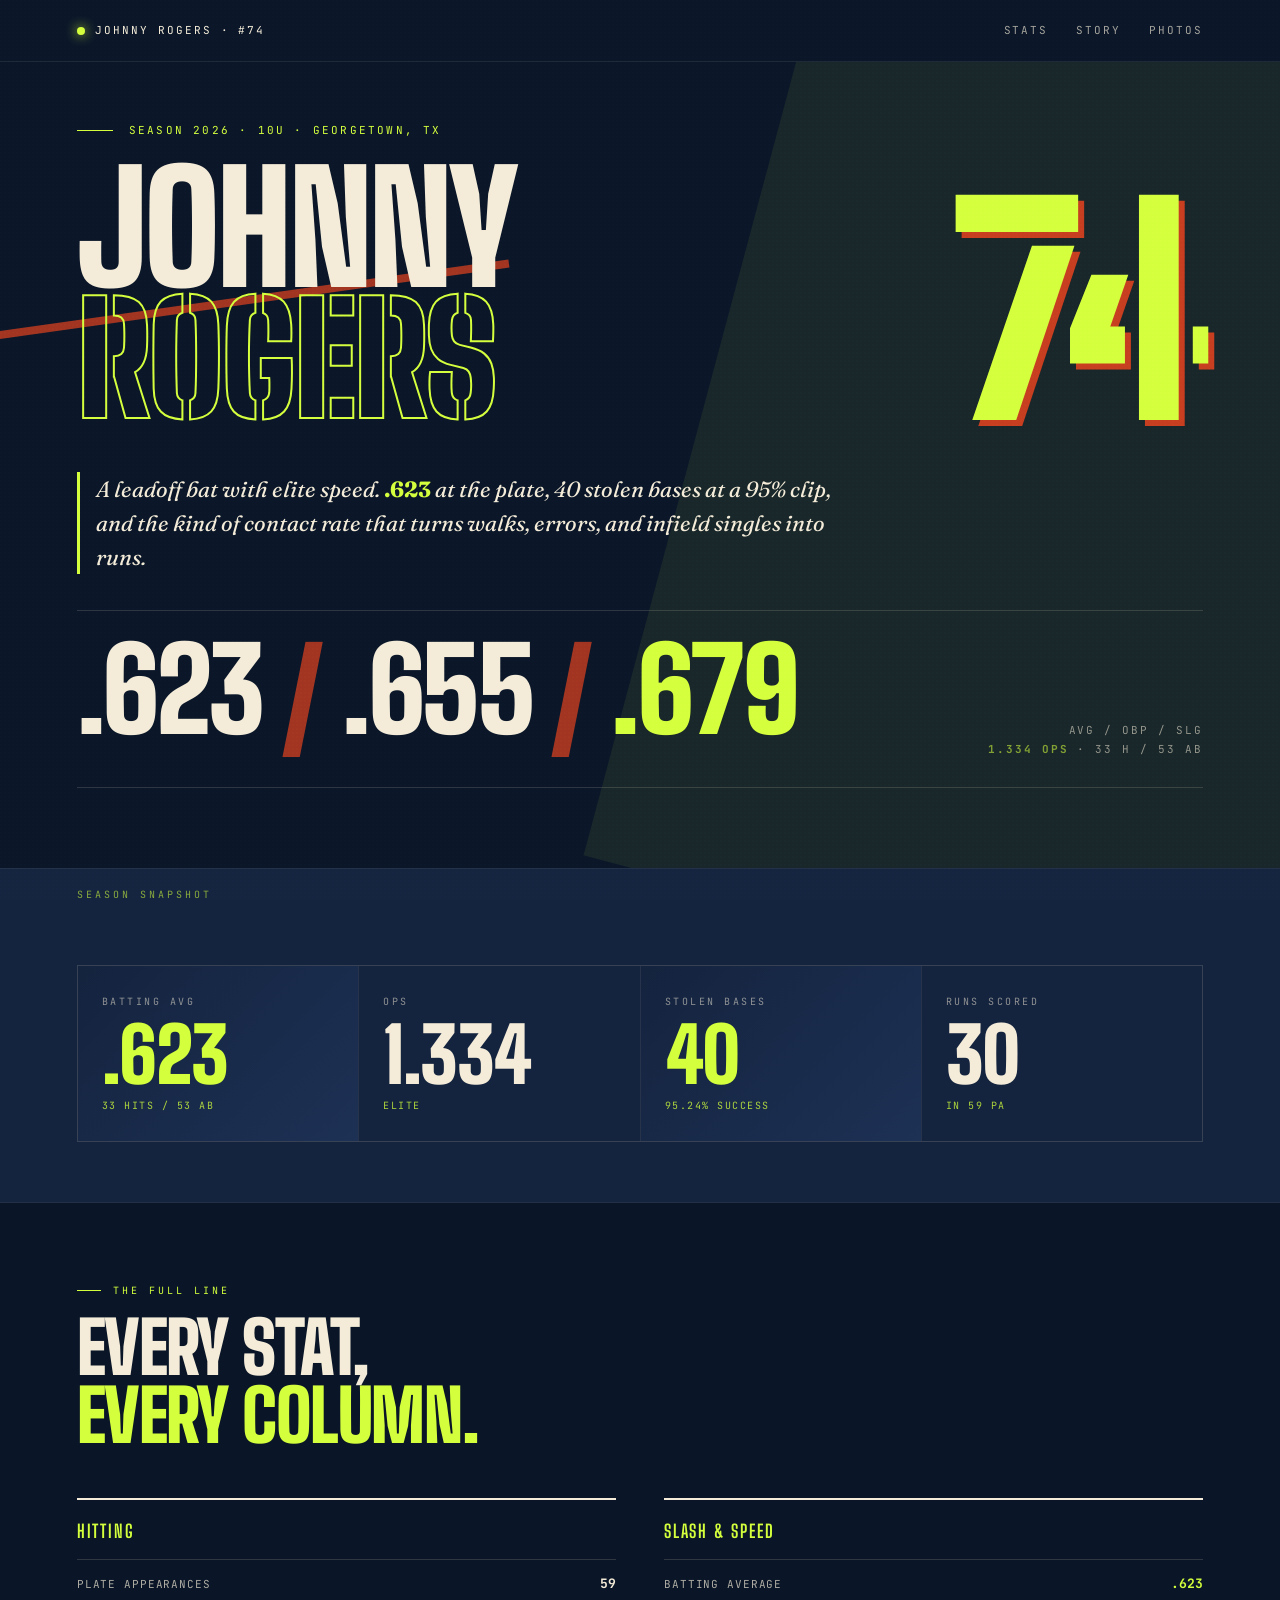
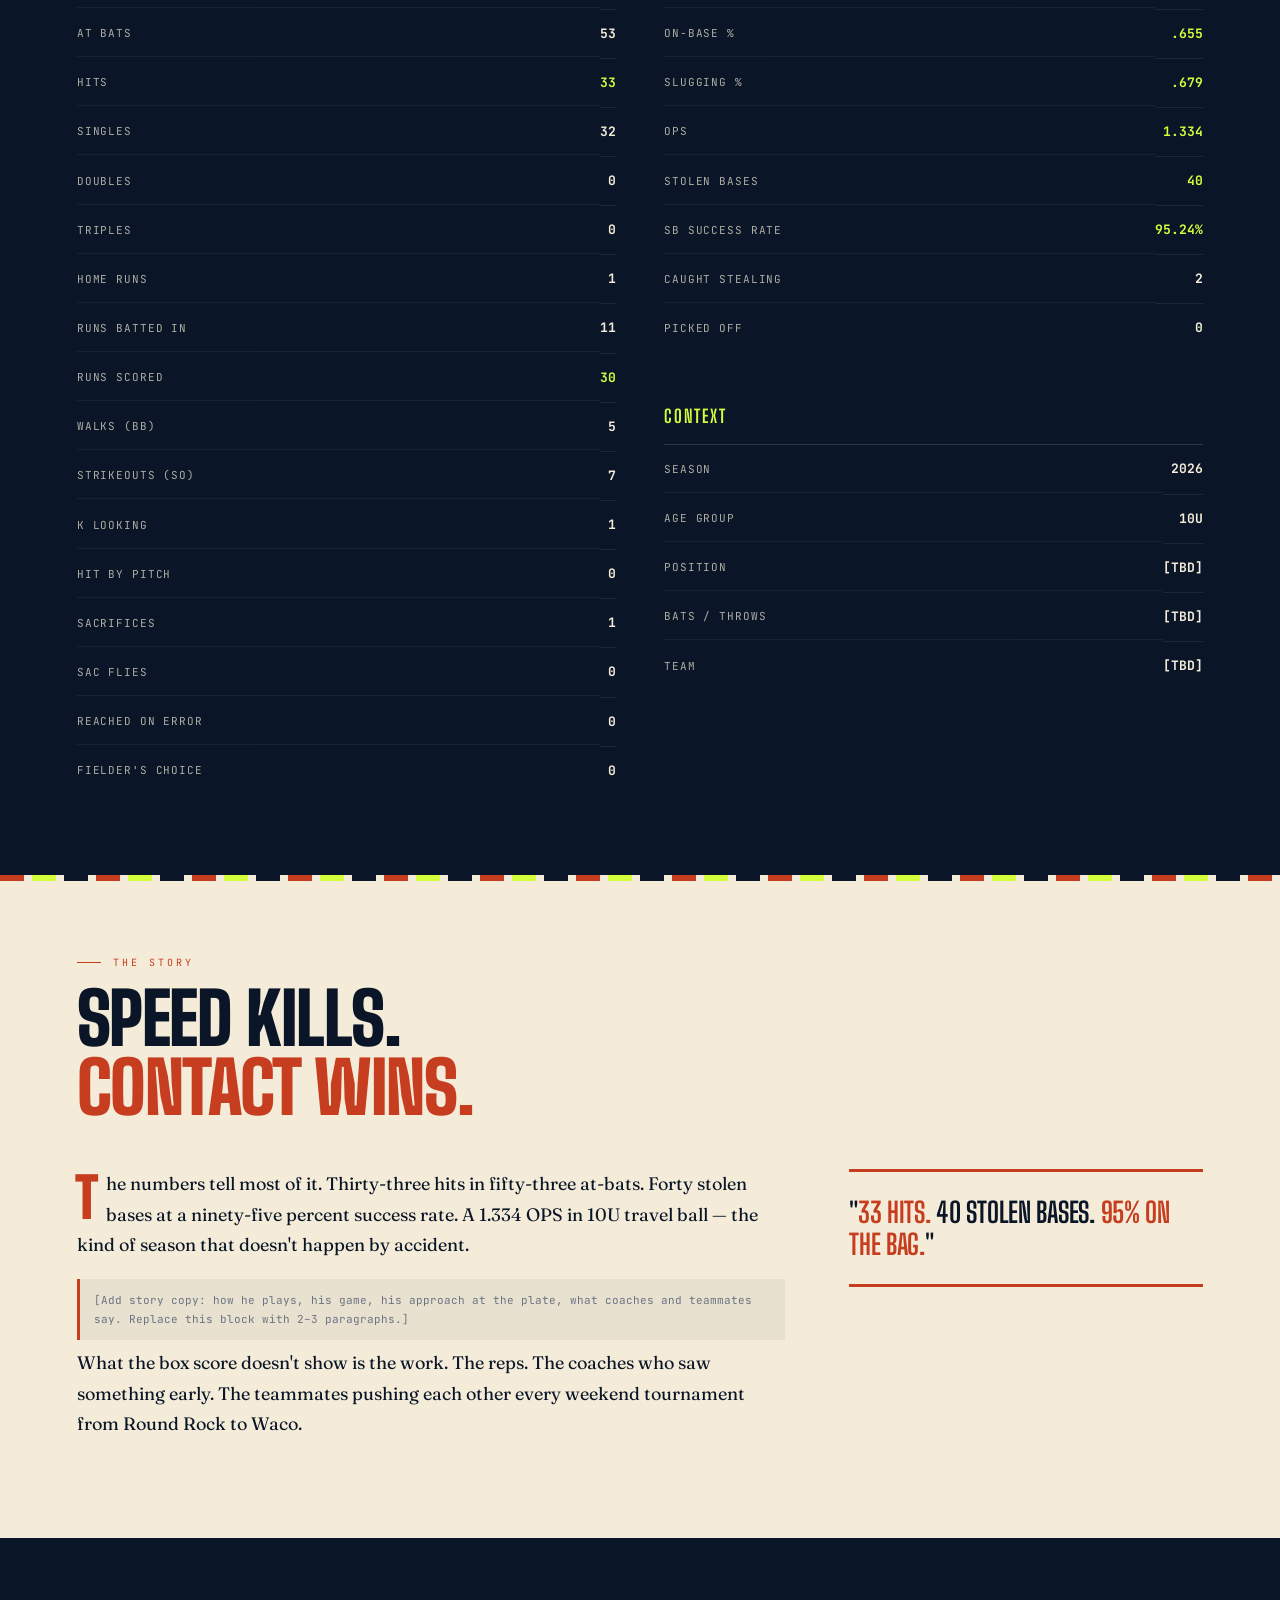
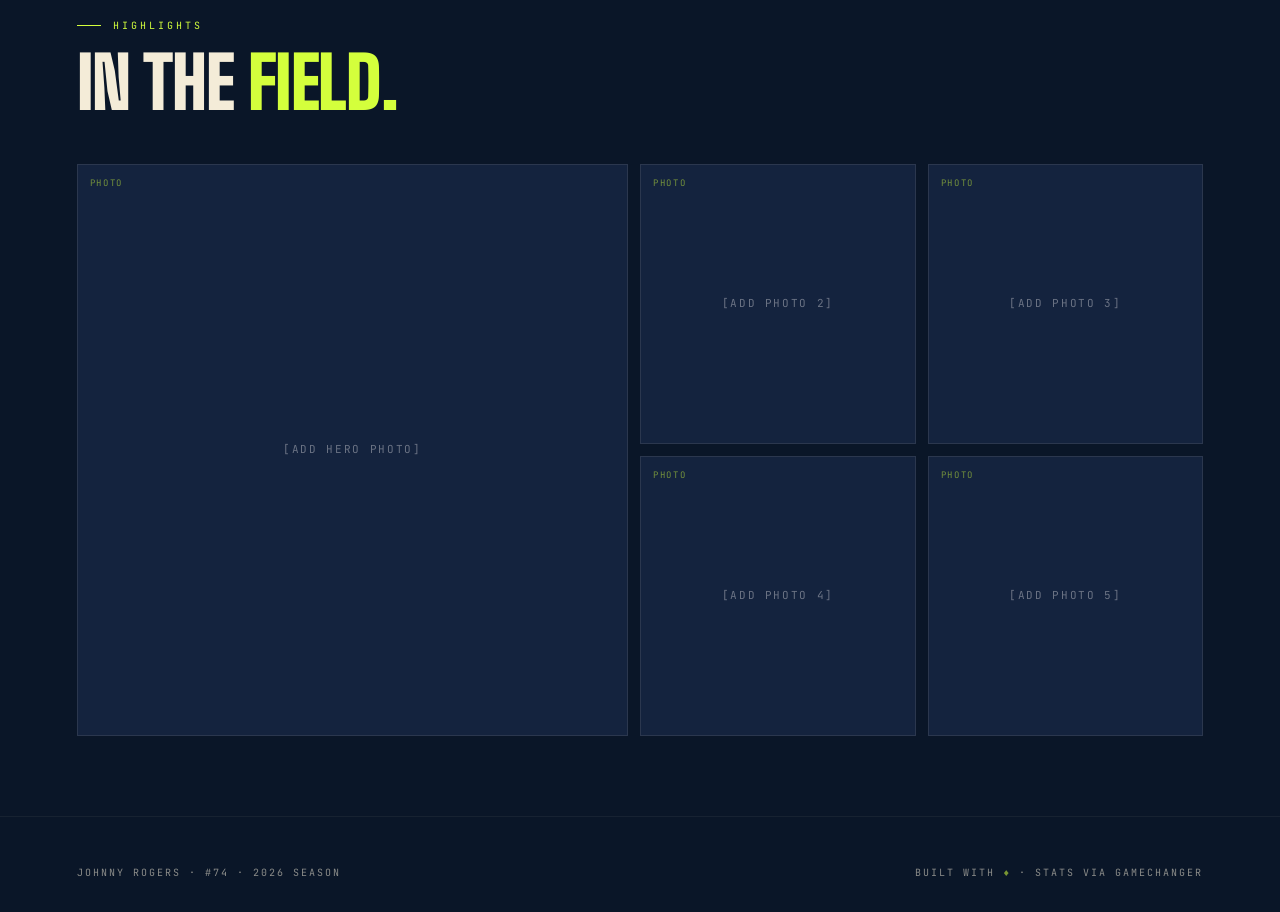
==== commit c167526c: "Update print statement from 'Hello' to 'Goodbye'" ====
--- a/index.html
+++ b/index.html
@@ -4,628 +4,746 @@
 <meta charset="utf-8" />
 <meta name="viewport" content="width=device-width, initial-scale=1.0" />
 <title>#74 Johnny Rogers — Athlete Profile</title>
-<meta name="description" content="#74 Johnny Rogers — Athlete Profile. Stats, story, highlights." />
+<meta name="description" content="#74 Johnny Rogers — Athlete Profile. Stats. Speed. Story." />
 <meta property="og:title" content="#74 Johnny Rogers — Athlete Profile" />
-<meta property="og:description" content="Stats. Speed. Sparkle. The full athlete profile." />
+<meta property="og:description" content="A .623 hitter with 40 stolen bases at 95.24%. The full athlete profile." />
 <meta property="og:type" content="website" />
-<meta property="og:url" content="https://jeremiah9980.github.io/johnny74/index.html" />
-<meta name="twitter:card" content="summary" />
-
-<link rel="preconnect" href="https://fonts.googleapis.com">
-<link rel="preconnect" href="https://fonts.gstatic.com" crossorigin>
-<link href="https://fonts.googleapis.com/css2?family=Caprasimo&family=Fraunces:ital,opsz,wght@0,9..144,300..900;1,9..144,300..900&family=DM+Sans:opsz,wght@9..40,300..800&display=swap" rel="stylesheet">
+
+<link rel="preconnect" href="https://fonts.googleapis.com" />
+<link rel="preconnect" href="https://fonts.gstatic.com" crossorigin />
+<link href="https://fonts.googleapis.com/css2?family=Big+Shoulders+Stencil+Display:wght@400;700;900&family=Big+Shoulders+Display:wght@400;700;900&family=JetBrains+Mono:wght@300;400;700&family=Fraunces:ital,wght@0,400;0,600;1,400&display=swap" rel="stylesheet" />
 
 <style>
-:root{
-  --pink-1:#FF2D87;       /* hot pink — primary */
-  --pink-2:#FF5FA8;       /* mid pink */
-  --pink-3:#FFB6D0;       /* soft */
-  --pink-4:#FFE4EE;       /* pastel surface */
-  --cream:#FFF8FB;        /* off-white background */
-  --magenta:#C2185B;      /* deep accent */
-  --plum:#2D0A1F;         /* near-black ink */
-  --gold:#F4C064;         /* warm accent for sparkle */
-  --shadow-pink:0 18px 50px -18px rgba(255,45,135,.45);
-  --shadow-soft:0 8px 30px -10px rgba(194,24,91,.18);
-  --grad-hero:radial-gradient(circle at 20% 10%,#FFD1E4 0%,transparent 55%),
-              radial-gradient(circle at 85% 30%,#FFB6D0 0%,transparent 50%),
-              radial-gradient(circle at 50% 90%,#FFE4EE 0%,transparent 60%),
-              linear-gradient(135deg,#FF5FA8 0%,#FF2D87 60%,#C2185B 100%);
-  --grad-card:linear-gradient(160deg,#FFFFFF 0%,#FFF0F6 100%);
-}
-
-*{box-sizing:border-box;margin:0;padding:0}
-html{scroll-behavior:smooth}
-body{
-  font-family:"DM Sans",system-ui,sans-serif;
-  background:var(--cream);
-  color:var(--plum);
-  line-height:1.55;
-  -webkit-font-smoothing:antialiased;
-  overflow-x:hidden;
-}
-body::before{
-  content:"";position:fixed;inset:0;pointer-events:none;z-index:-1;
-  background-image:
-    radial-gradient(circle at 10% 20%,rgba(255,182,208,.35) 0%,transparent 40%),
-    radial-gradient(circle at 90% 80%,rgba(255,95,168,.18) 0%,transparent 50%);
-}
-img{max-width:100%;display:block;border-radius:12px}
-a{color:var(--magenta);text-decoration:none;transition:color .2s}
-a:hover{color:var(--pink-1)}
-
-/* ────── nav ────── */
-.topbar{
-  position:sticky;top:0;z-index:50;
-  background:rgba(255,248,251,.85);
-  backdrop-filter:blur(14px);
-  border-bottom:1px solid rgba(255,45,135,.12);
-  padding:14px 24px;
-  display:flex;justify-content:space-between;align-items:center;
-  gap:16px;flex-wrap:wrap;
-}
-.brand{
-  font-family:"Caprasimo",serif;font-size:20px;color:var(--pink-1);
-  letter-spacing:.5px;
-}
-.brand::before{content:"♡ ";font-size:14px;color:var(--pink-2)}
-.nav{display:flex;gap:18px;flex-wrap:wrap}
-.nav a{font-weight:500;font-size:14px;color:var(--plum)}
-.nav a:hover{color:var(--pink-1)}
-
-/* ────── hero ────── */
-.hero{
-  position:relative;
-  background:var(--grad-hero);
-  color:#fff;
-  padding:80px 24px 100px;
-  text-align:center;
-  overflow:hidden;
-}
-.hero::after{
-  content:"";position:absolute;inset:0;pointer-events:none;
-  background:url("data:image/svg+xml;utf8,<svg xmlns='http://www.w3.org/2000/svg' width='4' height='4'><circle cx='1' cy='1' r='.6' fill='white' opacity='.18'/></svg>");
-  opacity:.4;mix-blend-mode:overlay;
-}
-.hero-inner{position:relative;z-index:2;max-width:920px;margin:0 auto}
-.eyebrow{
-  font-family:"Fraunces",serif;font-style:italic;font-weight:300;
-  letter-spacing:2px;text-transform:uppercase;font-size:13px;
-  opacity:.95;margin-bottom:18px;
-}
-.jersey{
-  font-family:"Caprasimo",serif;
-  font-size:clamp(120px,22vw,220px);line-height:.85;
-  background:linear-gradient(180deg,#fff 0%,#FFE4EE 70%,#FFB6D0 100%);
-  -webkit-background-clip:text;background-clip:text;color:transparent;
-  text-shadow:0 8px 40px rgba(255,255,255,.3);
-  margin-bottom:6px;
-  filter:drop-shadow(0 12px 24px rgba(194,24,91,.35));
-  animation:pop 1.2s cubic-bezier(.16,1,.3,1) both;
-}
-@keyframes pop{from{opacity:0;transform:scale(.7) rotate(-6deg)}to{opacity:1;transform:none}}
-.team-line{font-size:14px;letter-spacing:1.5px;text-transform:uppercase;opacity:.95;margin-bottom:10px}
-.player-name{
-  font-family:"Caprasimo",serif;font-size:clamp(36px,6vw,60px);
-  margin:8px 0 6px;letter-spacing:-.5px;
-}
-.tagline{
-  font-family:"Fraunces",serif;font-style:italic;font-weight:400;
-  font-size:clamp(18px,2.4vw,24px);opacity:.95;margin-bottom:18px;
-}
-.bio-blurb{max-width:620px;margin:0 auto;opacity:.95;font-size:15px}
-
-/* ────── hero stat strip ────── */
-.stat-strip{
-  max-width:1100px;margin:-50px auto 0;padding:0 24px;position:relative;z-index:5;
-  display:grid;grid-template-columns:repeat(6,1fr);gap:12px;
-}
-.stat-strip .stat{
-  background:var(--grad-card);border:1px solid rgba(255,45,135,.15);
-  border-radius:16px;padding:18px 12px;text-align:center;
-  box-shadow:var(--shadow-soft);
-  transition:transform .25s,box-shadow .25s;
-}
-.stat-strip .stat:hover{transform:translateY(-4px);box-shadow:var(--shadow-pink)}
-.stat .v{font-family:"Caprasimo",serif;font-size:clamp(22px,3.2vw,32px);color:var(--pink-1);line-height:1}
-.stat .l{font-size:11px;letter-spacing:1.2px;text-transform:uppercase;color:var(--plum);opacity:.65;margin-top:8px}
-@media(max-width:780px){.stat-strip{grid-template-columns:repeat(3,1fr)}}
-@media(max-width:440px){.stat-strip{grid-template-columns:repeat(2,1fr)}}
-
-/* ────── sections ────── */
-section{padding:80px 24px;max-width:1100px;margin:0 auto}
-.section-head{margin-bottom:40px;text-align:center}
-.section-head .kicker{
-  display:inline-block;font-family:"Fraunces",serif;font-style:italic;
-  font-size:14px;color:var(--pink-1);letter-spacing:2px;text-transform:uppercase;
-  background:var(--pink-4);padding:6px 16px;border-radius:999px;margin-bottom:14px;
-}
-.section-head h2{font-family:"Caprasimo",serif;font-size:clamp(32px,4.5vw,48px);color:var(--plum)}
-.section-head h2::after{content:" ♡";color:var(--pink-2)}
-
-/* ────── photo gallery ────── */
-.gallery{display:grid;grid-template-columns:repeat(3,1fr);gap:18px}
-.gallery .tile{
-  position:relative;border-radius:18px;overflow:hidden;aspect-ratio:3/4;
-  background:linear-gradient(135deg,var(--pink-3),var(--pink-1));
-  box-shadow:var(--shadow-soft);
-  display:flex;align-items:flex-end;
-  transition:transform .3s,box-shadow .3s;
-}
-.gallery .tile:hover{transform:translateY(-6px) rotate(-1deg);box-shadow:var(--shadow-pink)}
-.gallery .tile img{
-  position:absolute;inset:0;width:100%;height:100%;
-  object-fit:cover;border-radius:0;
-  transition:transform .5s ease;
-}
-.gallery .tile:hover img{transform:scale(1.04)}
-.gallery .caption{
-  position:relative;z-index:2;width:100%;padding:14px 16px;
-  background:linear-gradient(180deg,transparent 0%,rgba(45,10,31,.7) 100%);
-  color:#fff;
-}
-.gallery .caption .t{font-family:"Caprasimo",serif;font-size:18px}
-.gallery .caption .s{font-size:12px;opacity:.85;letter-spacing:.5px}
-@media(max-width:760px){.gallery{grid-template-columns:1fr 1fr;gap:12px}}
-@media(max-width:480px){.gallery{grid-template-columns:1fr}}
-
-/* ────── pro-poster feature card ────── */
-.poster-feature{
-  position:relative;border-radius:24px;overflow:hidden;
-  background:linear-gradient(160deg,#1a0612 0%,#3d0a25 50%,#5a0e36 100%);
-  box-shadow:var(--shadow-pink);
-  margin-top:36px;
-  border:3px solid var(--pink-1);
-}
-.poster-feature .poster-banner{
-  position:absolute;top:18px;left:18px;z-index:3;
-  background:var(--pink-1);color:#fff;
-  font-family:"Caprasimo",serif;font-size:14px;
-  padding:8px 16px;border-radius:999px;
-  letter-spacing:1px;text-transform:uppercase;
-  box-shadow:0 4px 16px rgba(255,45,135,.5);
-}
-.poster-feature img{
-  width:100%;height:auto;display:block;
-  border-radius:0;
-}
-.poster-feature .poster-caption{
-  padding:20px 28px;color:#fff;text-align:center;
-  background:linear-gradient(180deg,transparent,rgba(0,0,0,.4));
-}
-.poster-feature .poster-caption .pc-title{
-  font-family:"Caprasimo",serif;font-size:24px;color:#fff;margin-bottom:4px;
-}
-.poster-feature .poster-caption .pc-sub{
-  font-family:"Fraunces",serif;font-style:italic;font-size:14px;
-  letter-spacing:1.5px;opacity:.85;
-}
-
-/* ────── championship moments ────── */
-.champs-grid{display:grid;grid-template-columns:repeat(2,1fr);gap:18px}
-.champs-grid .champ-tile{
-  position:relative;border-radius:18px;overflow:hidden;
-  background:linear-gradient(135deg,#FFE4EE,var(--pink-3));
-  box-shadow:var(--shadow-soft);
-  aspect-ratio:4/5;
-  transition:transform .3s,box-shadow .3s;
-  border:1px solid rgba(255,45,135,.15);
-}
-.champs-grid .champ-tile:hover{transform:translateY(-5px);box-shadow:var(--shadow-pink)}
-.champs-grid .champ-tile img{
-  position:absolute;inset:0;width:100%;height:100%;
-  object-fit:cover;border-radius:0;
-  transition:transform .5s ease;
-}
-.champs-grid .champ-tile:hover img{transform:scale(1.04)}
-.champs-grid .champ-tile .ribbon{
-  position:absolute;top:14px;right:14px;z-index:2;
-  background:linear-gradient(180deg,var(--gold),#D89A30);
-  color:var(--plum);font-family:"Caprasimo",serif;font-size:11px;
-  padding:5px 12px;border-radius:999px;letter-spacing:1px;
-  box-shadow:0 4px 12px rgba(0,0,0,.25);
-}
-.champs-grid .champ-tile .champ-cap{
-  position:absolute;left:0;right:0;bottom:0;z-index:2;
-  padding:16px 18px;color:#fff;
-  background:linear-gradient(180deg,transparent 0%,rgba(45,10,31,.85) 100%);
-}
-.champs-grid .champ-tile .champ-cap .ct{font-family:"Caprasimo",serif;font-size:18px}
-.champs-grid .champ-tile .champ-cap .cs{font-size:12px;opacity:.9;letter-spacing:.5px;margin-top:2px}
-@media(max-width:640px){.champs-grid{grid-template-columns:1fr}}
-
-/* ────── profile narrative ────── */
-.profile{
-  background:var(--grad-card);border-radius:24px;padding:48px;
-  box-shadow:var(--shadow-soft);
-  border:1px solid rgba(255,45,135,.1);
-}
-.profile p{font-size:17px;margin-bottom:18px;color:var(--plum)}
-.profile p strong{color:var(--pink-1);font-weight:600}
-.profile .stat-row{
-  display:grid;grid-template-columns:repeat(4,1fr);gap:14px;margin-top:28px;
-}
-.profile .stat-row .stat{
-  background:var(--pink-4);border-radius:14px;padding:18px 14px;text-align:center;
-}
-@media(max-width:720px){.profile{padding:28px}.profile .stat-row{grid-template-columns:repeat(2,1fr)}}
-
-/* ────── timeline ────── */
-.timeline{position:relative}
-.timeline::before{
-  content:"";position:absolute;left:50%;top:0;bottom:0;width:3px;
-  background:linear-gradient(180deg,var(--pink-3),var(--pink-1),var(--magenta));
-  transform:translateX(-50%);border-radius:3px;
-}
-.tl-row{
-  display:grid;grid-template-columns:1fr 60px 1fr;gap:20px;
-  margin-bottom:36px;align-items:flex-start;
-}
-.tl-row .tl-card{
-  background:var(--grad-card);border-radius:18px;padding:24px;
-  box-shadow:var(--shadow-soft);border:1px solid rgba(255,45,135,.1);
-}
-.tl-row .tl-card h3{font-family:"Caprasimo",serif;font-size:22px;color:var(--pink-1);margin-bottom:10px}
-.tl-row .tl-card p{font-size:14.5px;color:var(--plum)}
-.tl-dot{
-  width:24px;height:24px;border-radius:50%;justify-self:center;margin-top:24px;
-  background:var(--pink-1);border:4px solid #fff;box-shadow:0 0 0 3px var(--pink-3),0 0 20px var(--pink-2);
-}
-.tl-row.right .tl-card{grid-column:3}
-.tl-row.right .tl-dot{grid-column:2}
-.tl-row.left .tl-card{grid-column:1}
-.tl-row.left .tl-dot{grid-column:2}
-@media(max-width:720px){
-  .timeline::before{left:14px}
-  .tl-row{grid-template-columns:36px 1fr;gap:14px}
-  .tl-row .tl-dot{grid-column:1;justify-self:start;margin-left:2px}
-  .tl-row .tl-card{grid-column:2}
-  .tl-row.right .tl-card,.tl-row.left .tl-card{grid-column:2}
-  .tl-row.right .tl-dot,.tl-row.left .tl-dot{grid-column:1}
-}
-
-/* ────── stats dashboard ────── */
-.dash{display:grid;gap:32px}
-.table-wrap{
-  background:var(--grad-card);border-radius:20px;padding:28px;overflow:auto;
-  box-shadow:var(--shadow-soft);border:1px solid rgba(255,45,135,.1);
-}
-.table-wrap h3{font-family:"Caprasimo",serif;font-size:22px;color:var(--pink-1);margin-bottom:18px}
-table{width:100%;border-collapse:collapse;font-size:14px;min-width:560px}
-thead th{
-  background:linear-gradient(180deg,var(--pink-1),var(--magenta));color:#fff;
-  padding:12px 10px;text-align:left;font-weight:600;letter-spacing:.5px;
-}
-thead th:first-child{border-radius:10px 0 0 10px}
-thead th:last-child{border-radius:0 10px 10px 0}
-tbody td{padding:12px 10px;border-bottom:1px solid var(--pink-4)}
-tbody tr:hover{background:var(--pink-4)}
-
-.adv-grid{display:grid;grid-template-columns:repeat(4,1fr);gap:14px}
-.adv-grid .stat{
-  background:var(--grad-card);border-radius:16px;padding:22px 14px;text-align:center;
-  box-shadow:var(--shadow-soft);border:1px solid rgba(255,45,135,.12);
-}
-.adv-grid .stat .v{font-family:"Caprasimo",serif;font-size:30px;color:var(--pink-1);line-height:1}
-.adv-grid .stat .l{font-size:11px;letter-spacing:1.2px;text-transform:uppercase;color:var(--plum);opacity:.65;margin-top:8px}
-@media(max-width:720px){.adv-grid{grid-template-columns:repeat(2,1fr)}}
-
-/* ────── instagram ────── */
-.ig-grid{display:grid;grid-template-columns:repeat(3,1fr);gap:14px}
-.ig-grid a{
-  background:var(--grad-card);border-radius:14px;padding:20px;
-  display:flex;align-items:center;gap:12px;font-weight:500;color:var(--plum);
-  border:1px solid rgba(255,45,135,.12);box-shadow:var(--shadow-soft);
-  transition:transform .25s,box-shadow .25s;
-}
-.ig-grid a:hover{transform:translateY(-3px);box-shadow:var(--shadow-pink);color:var(--pink-1)}
-.ig-grid a::before{content:"♡";color:var(--pink-1);font-size:24px}
-@media(max-width:720px){.ig-grid{grid-template-columns:1fr}}
-
-/* ────── highlight script ────── */
-.script{
-  background:linear-gradient(160deg,var(--magenta) 0%,var(--pink-1) 100%);
-  color:#fff;border-radius:24px;padding:48px;
-  box-shadow:var(--shadow-pink);
-}
-.script .beat{margin-bottom:24px}
-.script .beat .label{
-  font-family:"Fraunces",serif;font-style:italic;font-size:13px;
-  text-transform:uppercase;letter-spacing:2px;opacity:.85;margin-bottom:6px;
-}
-.script .beat .line{
-  font-family:"Fraunces",serif;font-size:19px;line-height:1.5;font-weight:400;
-}
-@media(max-width:720px){.script{padding:32px 24px}.script .beat .line{font-size:17px}}
-
-/* ────── footer ────── */
-footer{
-  background:linear-gradient(180deg,var(--cream) 0%,var(--pink-4) 100%);
-  padding:40px 24px;text-align:center;
-  border-top:1px solid rgba(255,45,135,.12);margin-top:60px;
-}
-footer .brand-foot{font-family:"Caprasimo",serif;font-size:22px;color:var(--pink-1)}
-footer .small{font-size:12px;color:var(--plum);opacity:.6;margin-top:8px;letter-spacing:.5px}
+  /* ========== TOKENS ========== */
+  :root {
+    --navy: #0a1628;
+    --navy-2: #14233e;
+    --navy-3: #1d3155;
+    --lime: #d4ff3c;
+    --lime-dim: #a8cc2f;
+    --cream: #f4ecd8;
+    --cream-2: #ebe0c4;
+    --red: #c63d1f;
+    --red-dark: #8f2912;
+    --gray: #3a4456;
+    --gray-2: #6b7384;
+
+    --display: 'Big Shoulders Stencil Display', sans-serif;
+    --display-solid: 'Big Shoulders Display', sans-serif;
+    --mono: 'JetBrains Mono', ui-monospace, monospace;
+    --serif: 'Fraunces', Georgia, serif;
+  }
+
+  * { box-sizing: border-box; margin: 0; padding: 0; }
+
+  html { scroll-behavior: smooth; }
+
+  body {
+    background: var(--navy);
+    color: var(--cream);
+    font-family: var(--serif);
+    font-weight: 400;
+    line-height: 1.55;
+    overflow-x: hidden;
+    min-height: 100vh;
+  }
+
+  /* Halftone / grain overlay across the whole page */
+  body::before {
+    content: '';
+    position: fixed;
+    inset: 0;
+    pointer-events: none;
+    z-index: 100;
+    background-image:
+      radial-gradient(circle at 1px 1px, rgba(244,236,216,.04) 1px, transparent 0);
+    background-size: 4px 4px;
+    mix-blend-mode: overlay;
+  }
+  body::after {
+    content: '';
+    position: fixed;
+    inset: 0;
+    pointer-events: none;
+    z-index: 101;
+    background-image: url("data:image/svg+xml;utf8,<svg xmlns='http://www.w3.org/2000/svg' width='200' height='200'><filter id='n'><feTurbulence type='fractalNoise' baseFrequency='0.9' numOctaves='2' stitchTiles='stitch'/><feColorMatrix values='0 0 0 0 0.95 0 0 0 0 0.92 0 0 0 0 0.85 0 0 0 0.08 0'/></filter><rect width='100%' height='100%' filter='url(%23n)'/></svg>");
+    opacity: .35;
+    mix-blend-mode: overlay;
+  }
+
+  a { color: var(--lime); text-decoration: none; }
+  a:hover { color: var(--cream); }
+
+  /* ========== TOP BAR ========== */
+  .topbar {
+    position: relative;
+    z-index: 5;
+    padding: 22px 6vw;
+    display: flex;
+    justify-content: space-between;
+    align-items: center;
+    border-bottom: 1px solid rgba(244,236,216,.08);
+    font-family: var(--mono);
+    font-size: 11px;
+    letter-spacing: 0.18em;
+    text-transform: uppercase;
+    color: var(--cream);
+  }
+  .topbar .mark {
+    display: flex;
+    align-items: center;
+    gap: 10px;
+  }
+  .topbar .mark .dot {
+    width: 8px; height: 8px;
+    background: var(--lime);
+    border-radius: 50%;
+    box-shadow: 0 0 12px var(--lime);
+  }
+  .topbar nav { display: flex; gap: 28px; }
+  .topbar nav a { color: var(--cream); opacity: .65; transition: opacity .2s; }
+  .topbar nav a:hover { opacity: 1; color: var(--lime); }
+
+  @media (max-width: 720px) {
+    .topbar nav { display: none; }
+  }
+
+  /* ========== HERO ========== */
+  .hero {
+    position: relative;
+    padding: 60px 6vw 80px;
+    overflow: hidden;
+    isolation: isolate;
+  }
+
+  .hero::before {
+    /* big diagonal lime stripe */
+    content: '';
+    position: absolute;
+    top: -15%;
+    right: -25%;
+    width: 70%;
+    height: 130%;
+    background: var(--lime);
+    transform: rotate(15deg);
+    opacity: .07;
+    z-index: -2;
+  }
+  .hero::after {
+    /* red stripe accent */
+    content: '';
+    position: absolute;
+    top: 30%;
+    left: -10%;
+    width: 50%;
+    height: 8px;
+    background: var(--red);
+    transform: rotate(-8deg);
+    z-index: -1;
+    opacity: .8;
+  }
+
+  .hero-meta {
+    font-family: var(--mono);
+    font-size: 11px;
+    letter-spacing: 0.2em;
+    text-transform: uppercase;
+    color: var(--lime);
+    margin-bottom: 24px;
+    display: flex;
+    gap: 16px;
+    align-items: center;
+  }
+  .hero-meta .bar { width: 36px; height: 1px; background: var(--lime); }
+
+  .hero-stack {
+    display: grid;
+    grid-template-columns: 1fr auto;
+    gap: 24px;
+    align-items: end;
+    margin-bottom: 48px;
+  }
+
+  .hero-name {
+    font-family: var(--display-solid);
+    font-weight: 900;
+    font-size: clamp(56px, 12vw, 168px);
+    line-height: 0.85;
+    letter-spacing: -0.02em;
+    color: var(--cream);
+    text-transform: uppercase;
+    animation: slideUp .9s cubic-bezier(.2,.7,.2,1) both;
+  }
+  .hero-name .last {
+    display: block;
+    color: var(--lime);
+    -webkit-text-stroke: 0;
+  }
+  .hero-name .last em {
+    font-style: normal;
+    font-family: var(--display);
+    font-weight: 900;
+    -webkit-text-stroke: 2px var(--lime);
+    color: transparent;
+  }
+
+  .hero-jersey {
+    font-family: var(--display);
+    font-weight: 900;
+    font-size: clamp(120px, 22vw, 320px);
+    line-height: 0.8;
+    color: var(--lime);
+    letter-spacing: -0.03em;
+    text-shadow: 6px 6px 0 var(--red);
+    animation: jerseyDrop 1.1s cubic-bezier(.2,.7,.2,1) both;
+    transform-origin: bottom right;
+  }
+
+  .hero-tagline {
+    font-family: var(--serif);
+    font-style: italic;
+    font-weight: 400;
+    font-size: clamp(16px, 2vw, 22px);
+    color: var(--cream);
+    opacity: .82;
+    max-width: 56ch;
+    border-left: 3px solid var(--lime);
+    padding-left: 16px;
+    margin-bottom: 36px;
+    animation: fadeIn 1s .3s both;
+  }
+
+  /* SLASH LINE — the marquee number */
+  .slash {
+    display: flex;
+    flex-wrap: wrap;
+    align-items: baseline;
+    gap: 0 16px;
+    border-top: 1px solid rgba(244,236,216,.15);
+    border-bottom: 1px solid rgba(244,236,216,.15);
+    padding: 28px 0;
+    margin-top: 8px;
+    animation: fadeIn 1s .5s both;
+  }
+  .slash-num {
+    font-family: var(--display-solid);
+    font-weight: 900;
+    font-size: clamp(48px, 9vw, 120px);
+    line-height: 0.9;
+    color: var(--cream);
+    letter-spacing: -0.03em;
+  }
+  .slash-num.accent { color: var(--lime); }
+  .slash-sep {
+    font-family: var(--display-solid);
+    font-weight: 900;
+    font-size: clamp(48px, 9vw, 120px);
+    line-height: 0.9;
+    color: var(--red);
+    opacity: .8;
+  }
+  .slash-meta {
+    margin-left: auto;
+    font-family: var(--mono);
+    font-size: 11px;
+    letter-spacing: 0.18em;
+    text-transform: uppercase;
+    color: var(--cream);
+    opacity: .55;
+    line-height: 1.7;
+    text-align: right;
+  }
+  .slash-meta strong { color: var(--lime); opacity: 1; font-weight: 700; }
+
+  @media (max-width: 760px) {
+    .hero-stack { grid-template-columns: 1fr; }
+    .hero-jersey { text-align: right; }
+    .slash-meta { margin-left: 0; text-align: left; width: 100%; margin-top: 12px; }
+  }
+
+  /* ========== HEADLINE STAT CARDS ========== */
+  .stat-strip {
+    padding: 60px 6vw;
+    background: var(--navy-2);
+    border-top: 1px solid rgba(244,236,216,.06);
+    border-bottom: 1px solid rgba(244,236,216,.06);
+    position: relative;
+  }
+  .stat-strip::before {
+    content: 'SEASON SNAPSHOT';
+    position: absolute;
+    top: 18px;
+    left: 6vw;
+    font-family: var(--mono);
+    font-size: 10px;
+    letter-spacing: 0.3em;
+    color: var(--lime);
+    opacity: .6;
+  }
+
+  .stat-grid {
+    display: grid;
+    grid-template-columns: repeat(4, 1fr);
+    gap: 1px;
+    background: rgba(244,236,216,.08);
+    border: 1px solid rgba(244,236,216,.08);
+    margin-top: 36px;
+  }
+
+  .stat-card {
+    background: var(--navy-2);
+    padding: 28px 24px;
+    position: relative;
+    transition: background .3s ease;
+  }
+  .stat-card:hover { background: var(--navy-3); }
+  .stat-card:hover .stat-num { color: var(--lime); }
+
+  .stat-label {
+    font-family: var(--mono);
+    font-size: 10px;
+    letter-spacing: 0.25em;
+    text-transform: uppercase;
+    color: var(--cream);
+    opacity: .55;
+    margin-bottom: 12px;
+  }
+  .stat-num {
+    font-family: var(--display-solid);
+    font-weight: 900;
+    font-size: clamp(40px, 6vw, 76px);
+    line-height: 0.9;
+    color: var(--cream);
+    letter-spacing: -0.02em;
+    transition: color .3s;
+  }
+  .stat-sub {
+    font-family: var(--mono);
+    font-size: 10px;
+    letter-spacing: 0.15em;
+    text-transform: uppercase;
+    color: var(--lime);
+    opacity: .8;
+    margin-top: 8px;
+  }
+  .stat-card.feature .stat-num { color: var(--lime); }
+  .stat-card.feature {
+    background: linear-gradient(135deg, var(--navy-2) 0%, var(--navy-3) 100%);
+  }
+
+  @media (max-width: 760px) {
+    .stat-grid { grid-template-columns: repeat(2, 1fr); }
+  }
+
+  /* ========== FULL STAT TABLE ========== */
+  .full-stats {
+    padding: 80px 6vw;
+  }
+  .section-eyebrow {
+    font-family: var(--mono);
+    font-size: 10px;
+    letter-spacing: 0.3em;
+    text-transform: uppercase;
+    color: var(--lime);
+    margin-bottom: 14px;
+    display: flex;
+    align-items: center;
+    gap: 12px;
+  }
+  .section-eyebrow::before {
+    content: '';
+    width: 24px; height: 1px;
+    background: var(--lime);
+  }
+  .section-title {
+    font-family: var(--display-solid);
+    font-weight: 900;
+    font-size: clamp(36px, 6vw, 72px);
+    line-height: 0.95;
+    color: var(--cream);
+    text-transform: uppercase;
+    letter-spacing: -0.02em;
+    margin-bottom: 48px;
+  }
+  .section-title em {
+    font-style: normal;
+    color: var(--lime);
+  }
+
+  .stat-tables {
+    display: grid;
+    grid-template-columns: 1fr 1fr;
+    gap: 48px;
+  }
+  @media (max-width: 760px) {
+    .stat-tables { grid-template-columns: 1fr; gap: 32px; }
+  }
+
+  .stat-table {
+    border-top: 2px solid var(--cream);
+  }
+  .stat-table h3 {
+    font-family: var(--display-solid);
+    font-weight: 700;
+    font-size: 18px;
+    text-transform: uppercase;
+    letter-spacing: 0.1em;
+    color: var(--lime);
+    padding: 18px 0 14px;
+    border-bottom: 1px solid rgba(244,236,216,.15);
+  }
+  .stat-table dl {
+    display: grid;
+    grid-template-columns: 1fr auto;
+  }
+  .stat-table dt, .stat-table dd {
+    padding: 14px 0;
+    border-bottom: 1px solid rgba(244,236,216,.08);
+    font-family: var(--mono);
+    font-size: 13px;
+  }
+  .stat-table dt {
+    color: var(--cream);
+    opacity: .7;
+    letter-spacing: 0.08em;
+    text-transform: uppercase;
+    font-size: 11px;
+    align-self: center;
+  }
+  .stat-table dd {
+    text-align: right;
+    color: var(--cream);
+    font-weight: 700;
+    font-variant-numeric: tabular-nums;
+  }
+  .stat-table dd.hot { color: var(--lime); }
+  .stat-table dt:last-of-type, .stat-table dd:last-of-type { border-bottom: none; }
+
+  /* ========== STORY ========== */
+  .story {
+    padding: 80px 6vw;
+    background: var(--cream);
+    color: var(--navy);
+    position: relative;
+    overflow: hidden;
+  }
+  .story::before {
+    content: '';
+    position: absolute;
+    top: 0; left: 0;
+    width: 100%; height: 6px;
+    background: repeating-linear-gradient(
+      90deg,
+      var(--red) 0 24px,
+      var(--cream) 24px 32px,
+      var(--lime) 32px 56px,
+      var(--cream) 56px 64px,
+      var(--navy) 64px 88px,
+      var(--cream) 88px 96px
+    );
+  }
+  .story .section-eyebrow { color: var(--red); }
+  .story .section-eyebrow::before { background: var(--red); }
+  .story .section-title { color: var(--navy); }
+  .story .section-title em { color: var(--red); }
+
+  .story-grid {
+    display: grid;
+    grid-template-columns: 2fr 1fr;
+    gap: 64px;
+    align-items: start;
+  }
+  @media (max-width: 760px) {
+    .story-grid { grid-template-columns: 1fr; gap: 32px; }
+  }
+
+  .story-body {
+    font-family: var(--serif);
+    font-size: 18px;
+    line-height: 1.7;
+    color: var(--navy);
+    max-width: 60ch;
+  }
+  .story-body p { margin-bottom: 18px; }
+  .story-body p::first-letter {
+    font-family: var(--display-solid);
+    font-weight: 900;
+    font-size: 56px;
+    float: left;
+    line-height: .9;
+    margin: 4px 8px 0 -2px;
+    color: var(--red);
+  }
+  .story-body p:not(:first-child)::first-letter {
+    font-family: var(--serif);
+    font-weight: 400;
+    font-size: inherit;
+    float: none;
+    line-height: inherit;
+    margin: 0;
+    color: inherit;
+  }
+  .story-pull {
+    font-family: var(--display-solid);
+    font-weight: 700;
+    font-size: 28px;
+    line-height: 1.15;
+    color: var(--navy);
+    text-transform: uppercase;
+    letter-spacing: -0.01em;
+    border-top: 3px solid var(--red);
+    border-bottom: 3px solid var(--red);
+    padding: 24px 0;
+  }
+  .story-pull span { color: var(--red); }
+
+  .placeholder {
+    font-family: var(--mono);
+    font-size: 11px;
+    color: var(--gray-2);
+    background: rgba(10,22,40,.05);
+    border-left: 3px solid var(--red);
+    padding: 12px 14px;
+    margin: 8px 0;
+  }
+
+  /* ========== PHOTOS ========== */
+  .photos {
+    padding: 80px 6vw;
+  }
+  .photo-grid {
+    display: grid;
+    grid-template-columns: 2fr 1fr 1fr;
+    grid-template-rows: 280px 280px;
+    gap: 12px;
+  }
+  .photo-grid > div {
+    background: var(--navy-2);
+    border: 1px solid rgba(244,236,216,.1);
+    display: flex;
+    align-items: center;
+    justify-content: center;
+    font-family: var(--mono);
+    font-size: 11px;
+    color: var(--gray-2);
+    letter-spacing: 0.15em;
+    text-transform: uppercase;
+    position: relative;
+    overflow: hidden;
+  }
+  .photo-grid > div::before {
+    content: 'PHOTO';
+    position: absolute;
+    top: 12px; left: 12px;
+    font-size: 9px;
+    color: var(--lime);
+    opacity: .5;
+  }
+  .photo-grid .p1 { grid-row: 1 / span 2; }
+  @media (max-width: 760px) {
+    .photo-grid {
+      grid-template-columns: 1fr 1fr;
+      grid-template-rows: repeat(3, 200px);
+    }
+    .photo-grid .p1 { grid-row: 1; grid-column: 1 / span 2; }
+  }
+
+  /* ========== FOOTER ========== */
+  footer {
+    padding: 48px 6vw 32px;
+    border-top: 1px solid rgba(244,236,216,.1);
+    font-family: var(--mono);
+    font-size: 10px;
+    letter-spacing: 0.2em;
+    text-transform: uppercase;
+    color: var(--cream);
+    opacity: .55;
+    display: flex;
+    justify-content: space-between;
+    flex-wrap: wrap;
+    gap: 16px;
+  }
+  footer .lime { color: var(--lime); opacity: 1; }
+
+  /* ========== ANIMATIONS ========== */
+  @keyframes slideUp {
+    from { transform: translateY(40px); opacity: 0; }
+    to { transform: translateY(0); opacity: 1; }
+  }
+  @keyframes jerseyDrop {
+    from { transform: translateY(-30px) scale(.9); opacity: 0; }
+    to { transform: translateY(0) scale(1); opacity: 1; }
+  }
+  @keyframes fadeIn {
+    from { opacity: 0; }
+    to { opacity: 1; }
+  }
 </style>
 </head>
 <body>
 
-<header class="topbar">
-  <div class="brand">Johnny74 • Athlete Profile</div>
-  <nav class="nav">
-    <a href="#about">About</a>
-    <a href="#timeline">Timeline</a>
-    <a href="#champs">Champs</a>
-    <a href="#stats">Stats</a>
-    <a href="#instagram">Instagram</a>
-    <a href="#reel">Highlights</a>
-    <a href="recruiting_v2.html">Recruiting</a>
-    <a href="story.html">Story</a>
-    <a href="player-card.html">Player Card</a>
-  </nav>
-</header>
-
-<!-- ───────────── HERO ───────────── -->
-<section class="hero" style="max-width:none;padding-bottom:140px">
-  <div class="hero-inner">
-    <div class="eyebrow">Bright. Bold. Built different.</div>
-    <div class="jersey">74</div>
-    <div class="team-line">[TEAM_NAME] • [ORG] • [CITY], [STATE]</div>
-    <h1 class="player-name">#74 Johnny Rogers</h1>
-    <div class="tagline">Impact Player</div>
-    <p class="bio-blurb">
-      [TODO: 2–3 sentence elevator on Johnny — playing style, energy, identity.
-      Pull the same vibe as kass21's "versatile, gritty, game-changing" line but
-      true to Johnny.]
+  <!-- TOP BAR -->
+  <header class="topbar">
+    <div class="mark"><span class="dot"></span><span>JOHNNY ROGERS · #74</span></div>
+    <nav>
+      <a href="#stats">Stats</a>
+      <a href="#story">Story</a>
+      <a href="#photos">Photos</a>
+    </nav>
+  </header>
+
+  <!-- HERO -->
+  <section class="hero">
+    <div class="hero-meta">
+      <span class="bar"></span>
+      <span>SEASON 2026 · 10U · GEORGETOWN, TX</span>
+    </div>
+
+    <div class="hero-stack">
+      <h1 class="hero-name">
+        Johnny<br/><span class="last"><em>Rogers</em></span>
+      </h1>
+      <div class="hero-jersey">74</div>
+    </div>
+
+    <p class="hero-tagline">
+      A leadoff bat with elite speed. <strong style="color:var(--lime);font-style:normal;">.623</strong> at the plate, 40 stolen bases at a 95% clip, and the kind of contact rate that turns walks, errors, and infield singles into runs.
     </p>
-  </div>
-</section>
-
-<!-- hero stat strip — populated from scraper -->
-<div class="stat-strip">
-  <div class="stat"><div class="v">#74</div><div class="l">Jersey</div></div>
-  <div class="stat"><div class="v">.XXX</div><div class="l">Career AVG</div></div>
-  <div class="stat"><div class="v">X.XXX</div><div class="l">Career OPS</div></div>
-  <div class="stat"><div class="v">XX</div><div class="l">Career Hits</div></div>
-  <div class="stat"><div class="v">XX</div><div class="l">Career SB</div></div>
-  <div class="stat"><div class="v">XX%</div><div class="l">SB Success</div></div>
-</div>
-
-<!-- ───────────── PRO POSTER FEATURE ───────────── -->
-<section style="padding-top:56px">
-  <div class="section-head">
-    <div class="kicker">Spring 2026</div>
-    <h2>Brick by Brick</h2>
-  </div>
-  <div class="poster-feature">
-    <div class="poster-banner">Hotshots 2K15 • 10U • 2026</div>
-    <img src="photos/pro-poster.jpeg" alt="Johnny Rogers — official Hotshots 2K15 player poster, #74 batting stance under stadium lights">
-    <div class="poster-caption">
-      <div class="pc-title">#74 Johnny Rogers</div>
-      <div class="pc-sub">Hotshots 2K15 • 2026 Season</div>
-    </div>
-  </div>
-</section>
-
-<!-- ───────────── PHOTOS ───────────── -->
-<section id="about">
-  <div class="section-head">
-    <div class="kicker">Featured</div>
-    <h2>Johnny in Action</h2>
-  </div>
-  <div class="gallery">
-    <div class="tile">
-      <img src="photos/golden-hour.jpeg" alt="Johnny Rogers — sunset Hotshots selfie with eye black, ballpark in background" loading="lazy">
-      <div class="caption"><div class="t">Golden Hour</div><div class="s">Sunset Hotshots, eye black on</div></div>
-    </div>
-    <div class="tile">
-      <img src="photos/sweet-side.jpeg" alt="Johnny Rogers — gingerbread house decorating with her bestie" loading="lazy">
-      <div class="caption"><div class="t">Sweet Side</div><div class="s">Off the field, all heart</div></div>
-    </div>
-    <div class="tile">
-      <img src="photos/game-face.jpeg" alt="Johnny Rogers — Hotshots jersey, red eye black war paint at the dugout fence" loading="lazy">
-      <div class="caption"><div class="t">Game Face</div><div class="s">War paint, ready to roll</div></div>
-    </div>
-    <div class="tile">
-      <img src="photos/best-friends.jpeg" alt="Johnny Rogers — Taco Bell run with her bestie, peace signs and Bananas jerseys" loading="lazy">
-      <div class="caption"><div class="t">BFFs</div><div class="s">Johnny + Kass forever</div></div>
-    </div>
-    <div class="tile">
-      <img src="photos/bananas-flex.jpeg" alt="Johnny Rogers — #74 Bananas uniform, biceps flexed" loading="lazy">
-      <div class="caption"><div class="t">Bananas Era</div><div class="s">#74 — strong as ever</div></div>
-    </div>
-    <div class="tile">
-      <img src="photos/at-bat.jpeg" alt="Johnny Rogers — Hotshots #74 at the plate, batting helmet, gripping the bat" loading="lazy">
-      <div class="caption"><div class="t">At the Plate</div><div class="s">Locked in, ready to slap</div></div>
-    </div>
-  </div>
-</section>
-
-<!-- ───────────── PROFILE ───────────── -->
-<section>
-  <div class="section-head">
-    <div class="kicker">Player Profile</div>
-    <h2>Who She Is</h2>
-  </div>
-  <div class="profile">
-    <p>
-      [TODO: Opening paragraph. Set up Johnny's identity — what stands out about
-      her game, what she brings every time she steps on the field. Mirror the
-      structure of the kass21 profile paragraph.]
-    </p>
-    <p>
-      Across her career, Johnny owns a <strong>.XXX career batting average</strong>,
-      <strong>.XXX OBP</strong>, <strong>X.XXX OPS</strong>, <strong>XX career hits</strong>,
-      and <strong>XX stolen bases</strong> with a <strong>XX% stolen-base success rate</strong>.
-      <em>(Auto-fill from scraper output: stats.json → career.)</em>
-    </p>
-    <div class="stat-row">
-      <div class="stat"><div class="v" style="font-family:Caprasimo,serif;font-size:28px;color:var(--pink-1)">.XXX</div><div class="l" style="font-size:11px;letter-spacing:1.2px;text-transform:uppercase;opacity:.65;margin-top:6px">Career AVG</div></div>
-      <div class="stat"><div class="v" style="font-family:Caprasimo,serif;font-size:28px;color:var(--pink-1)">.XXX</div><div class="l" style="font-size:11px;letter-spacing:1.2px;text-transform:uppercase;opacity:.65;margin-top:6px">Career OBP</div></div>
-      <div class="stat"><div class="v" style="font-family:Caprasimo,serif;font-size:28px;color:var(--pink-1)">.XXX</div><div class="l" style="font-size:11px;letter-spacing:1.2px;text-transform:uppercase;opacity:.65;margin-top:6px">Career SLG</div></div>
-      <div class="stat"><div class="v" style="font-family:Caprasimo,serif;font-size:28px;color:var(--pink-1)">X.XXX</div><div class="l" style="font-size:11px;letter-spacing:1.2px;text-transform:uppercase;opacity:.65;margin-top:6px">Career OPS</div></div>
-    </div>
-  </div>
-</section>
-
-<!-- ───────────── TIMELINE ───────────── -->
-<section id="timeline">
-  <div class="section-head">
-    <div class="kicker">Journey</div>
-    <h2>Development Timeline</h2>
-  </div>
-  <div class="timeline">
-    <div class="tl-row left">
-      <div class="tl-card">
-        <h3>[YEAR] • Foundation</h3>
-        <p>[TODO: where Johnny started — first leagues, early coaches, what got established.]</p>
-      </div>
-      <div class="tl-dot"></div>
-    </div>
-    <div class="tl-row right">
-      <div class="tl-dot"></div>
-      <div class="tl-card">
-        <h3>[YEAR] • Growth</h3>
-        <p>[TODO: development phase — new teams, new positions, what skill jumps happened.]</p>
+
+    <div class="slash">
+      <span class="slash-num">.623</span>
+      <span class="slash-sep">/</span>
+      <span class="slash-num">.655</span>
+      <span class="slash-sep">/</span>
+      <span class="slash-num accent">.679</span>
+      <div class="slash-meta">
+        AVG / OBP / SLG<br/>
+        <strong>1.334 OPS</strong> · 33 H / 53 AB
       </div>
     </div>
-    <div class="tl-row left">
-      <div class="tl-card">
-        <h3>[YEAR] • Breakout</h3>
-        <p>[TODO: peak season callout — the moment her game took a clear leap. Pull stats from scraper output.]</p>
+  </section>
+
+  <!-- HEADLINE STATS -->
+  <section class="stat-strip">
+    <div class="stat-grid">
+      <div class="stat-card feature">
+        <div class="stat-label">BATTING AVG</div>
+        <div class="stat-num">.623</div>
+        <div class="stat-sub">33 hits / 53 AB</div>
       </div>
-      <div class="tl-dot"></div>
-    </div>
-    <div class="tl-row right">
-      <div class="tl-dot"></div>
-      <div class="tl-card">
-        <h3>[CURRENT SEASON] • Now</h3>
-        <p>[TODO: current season status — team record, key numbers, what's trending up.]</p>
+      <div class="stat-card">
+        <div class="stat-label">OPS</div>
+        <div class="stat-num">1.334</div>
+        <div class="stat-sub">elite</div>
+      </div>
+      <div class="stat-card feature">
+        <div class="stat-label">STOLEN BASES</div>
+        <div class="stat-num">40</div>
+        <div class="stat-sub">95.24% success</div>
+      </div>
+      <div class="stat-card">
+        <div class="stat-label">RUNS SCORED</div>
+        <div class="stat-num">30</div>
+        <div class="stat-sub">in 59 PA</div>
       </div>
     </div>
-  </div>
-</section>
-
-<!-- ───────────── CHAMPIONSHIP MOMENTS ───────────── -->
-<section id="champs">
-  <div class="section-head">
-    <div class="kicker">Hardware</div>
-    <h2>Championship Moments</h2>
-  </div>
-  <div class="champs-grid">
-    <div class="champ-tile">
-      <img src="photos/champ-coin.jpeg" alt="Johnny Rogers — holding NCS championship coin with two coaches at the field" loading="lazy">
-      <div class="ribbon">NCS</div>
-      <div class="champ-cap"><div class="ct">Coin Day</div><div class="cs">Earned with the staff</div></div>
+  </section>
+
+  <!-- FULL STAT TABLE -->
+  <section class="full-stats" id="stats">
+    <div class="section-eyebrow">The full line</div>
+    <h2 class="section-title">Every stat,<br/><em>every column.</em></h2>
+
+    <div class="stat-tables">
+
+      <div class="stat-table">
+        <h3>Hitting</h3>
+        <dl>
+          <dt>Plate Appearances</dt><dd>59</dd>
+          <dt>At Bats</dt><dd>53</dd>
+          <dt>Hits</dt><dd class="hot">33</dd>
+          <dt>Singles</dt><dd>32</dd>
+          <dt>Doubles</dt><dd>0</dd>
+          <dt>Triples</dt><dd>0</dd>
+          <dt>Home Runs</dt><dd>1</dd>
+          <dt>Runs Batted In</dt><dd>11</dd>
+          <dt>Runs Scored</dt><dd class="hot">30</dd>
+          <dt>Walks (BB)</dt><dd>5</dd>
+          <dt>Strikeouts (SO)</dt><dd>7</dd>
+          <dt>K Looking</dt><dd>1</dd>
+          <dt>Hit By Pitch</dt><dd>0</dd>
+          <dt>Sacrifices</dt><dd>1</dd>
+          <dt>Sac Flies</dt><dd>0</dd>
+          <dt>Reached On Error</dt><dd>0</dd>
+          <dt>Fielder's Choice</dt><dd>0</dd>
+        </dl>
+      </div>
+
+      <div class="stat-table">
+        <h3>Slash & Speed</h3>
+        <dl>
+          <dt>Batting Average</dt><dd class="hot">.623</dd>
+          <dt>On-Base %</dt><dd class="hot">.655</dd>
+          <dt>Slugging %</dt><dd class="hot">.679</dd>
+          <dt>OPS</dt><dd class="hot">1.334</dd>
+          <dt>Stolen Bases</dt><dd class="hot">40</dd>
+          <dt>SB Success Rate</dt><dd class="hot">95.24%</dd>
+          <dt>Caught Stealing</dt><dd>2</dd>
+          <dt>Picked Off</dt><dd>0</dd>
+        </dl>
+
+        <h3 style="margin-top:32px;">Context</h3>
+        <dl>
+          <dt>Season</dt><dd>2026</dd>
+          <dt>Age Group</dt><dd>10U</dd>
+          <dt>Position</dt><dd>[TBD]</dd>
+          <dt>Bats / Throws</dt><dd>[TBD]</dd>
+          <dt>Team</dt><dd>[TBD]</dd>
+        </dl>
+      </div>
+
     </div>
-    <div class="champ-tile">
-      <img src="photos/champ-coach.jpeg" alt="Johnny Rogers — championship celebration with her coach, holding NCS coin" loading="lazy">
-      <div class="ribbon">CHAMPS</div>
-      <div class="champ-cap"><div class="ct">#1</div><div class="cs">Pointing at the ceiling</div></div>
+  </section>
+
+  <!-- STORY -->
+  <section class="story" id="story">
+    <div class="section-eyebrow">The story</div>
+    <h2 class="section-title">Speed kills.<br/><em>Contact wins.</em></h2>
+
+    <div class="story-grid">
+      <div class="story-body">
+        <p>The numbers tell most of it. Thirty-three hits in fifty-three at-bats. Forty stolen bases at a ninety-five percent success rate. A 1.334 OPS in 10U travel ball — the kind of season that doesn't happen by accident.</p>
+
+        <div class="placeholder">[Add story copy: how he plays, his game, his approach at the plate, what coaches and teammates say. Replace this block with 2–3 paragraphs.]</div>
+
+        <p>What the box score doesn't show is the work. The reps. The coaches who saw something early. The teammates pushing each other every weekend tournament from Round Rock to Waco.</p>
+      </div>
+
+      <aside class="story-pull">
+        "<span>33 hits.</span> 40 stolen bases. <span>95% on the bag.</span>"
+      </aside>
     </div>
-    <div class="champ-tile">
-      <img src="photos/champ-night.jpeg" alt="Johnny Rogers — night-game championship ring celebration with coach" loading="lazy">
-      <div class="ribbon">RING</div>
-      <div class="champ-cap"><div class="ct">Lights On</div><div class="cs">Night-game victory</div></div>
+  </section>
+
+  <!-- PHOTOS -->
+  <section class="photos" id="photos">
+    <div class="section-eyebrow">Highlights</div>
+    <h2 class="section-title">In the <em>field.</em></h2>
+
+    <div class="photo-grid">
+      <div class="p1">[Add hero photo]</div>
+      <div>[Add photo 2]</div>
+      <div>[Add photo 3]</div>
+      <div>[Add photo 4]</div>
+      <div>[Add photo 5]</div>
     </div>
-    <div class="champ-tile">
-      <img src="photos/champ-family.jpeg" alt="Johnny Rogers — championship celebration with family, holding ring" loading="lazy">
-      <div class="ribbon">SQUAD</div>
-      <div class="champ-cap"><div class="ct">All Hers</div><div class="cs">Family on the field</div></div>
-    </div>
-  </div>
-</section>
-
-<!-- ───────────── STATS DASHBOARD ───────────── -->
-<section id="stats">
-  <div class="section-head">
-    <div class="kicker">Numbers</div>
-    <h2>Stat Dashboard</h2>
-  </div>
-
-  <div class="dash">
-    <div class="table-wrap">
-      <h3>Season-by-Season</h3>
-      <table>
-        <thead>
-          <tr><th>Season</th><th>AVG</th><th>OBP</th><th>SLG</th><th>OPS</th><th>H</th><th>HR</th><th>3B</th><th>SB</th></tr>
-        </thead>
-        <tbody>
-          <!-- Replace with rows from scraper output (stats.json → seasons[]) -->
-          <tr><td>[Season 1]</td><td>.XXX</td><td>.XXX</td><td>.XXX</td><td>X.XXX</td><td>—</td><td>—</td><td>—</td><td>—</td></tr>
-          <tr><td>[Season 2]</td><td>.XXX</td><td>.XXX</td><td>.XXX</td><td>X.XXX</td><td>—</td><td>—</td><td>—</td><td>—</td></tr>
-          <tr><td>[Season 3]</td><td>.XXX</td><td>.XXX</td><td>.XXX</td><td>X.XXX</td><td>—</td><td>—</td><td>—</td><td>—</td></tr>
-          <tr><td>[Current]</td><td>.XXX</td><td>.XXX</td><td>.XXX</td><td>X.XXX</td><td>—</td><td>—</td><td>—</td><td>—</td></tr>
-        </tbody>
-      </table>
-    </div>
-
-    <div>
-      <h3 style="font-family:Caprasimo,serif;font-size:22px;color:var(--pink-1);margin-bottom:18px;text-align:center">Current Season Snapshot</h3>
-      <div class="adv-grid">
-        <div class="stat"><div class="v">XX.XX</div><div class="l">Contact %</div></div>
-        <div class="stat"><div class="v">X.XXX</div><div class="l">BB / K</div></div>
-        <div class="stat"><div class="v">.XXX</div><div class="l">BABIP</div></div>
-        <div class="stat"><div class="v">.XXX</div><div class="l">BA / RISP</div></div>
-        <div class="stat"><div class="v">XX.XX</div><div class="l">GB %</div></div>
-        <div class="stat"><div class="v">XX</div><div class="l">Hard Hit</div></div>
-        <div class="stat"><div class="v">XX–X</div><div class="l">Team Record</div></div>
-        <div class="stat"><div class="v">XX%</div><div class="l">SB Success</div></div>
-      </div>
-    </div>
-  </div>
-</section>
-
-<!-- ───────────── INSTAGRAM ───────────── -->
-<section id="instagram">
-  <div class="section-head">
-    <div class="kicker">Highlights</div>
-    <h2>Instagram</h2>
-  </div>
-  <p style="text-align:center;margin-bottom:28px;opacity:.7">
-    Featured reels from <a href="#">@johnny_handle</a>
-  </p>
-  <div class="ig-grid">
-    <a href="#">Highlight reel #1</a>
-    <a href="#">Speed clip</a>
-    <a href="#">Defense</a>
-  </div>
-</section>
-
-<!-- ───────────── HIGHLIGHT SCRIPT ───────────── -->
-<section id="reel">
-  <div class="section-head">
-    <div class="kicker">Reel Voiceover</div>
-    <h2>Highlight Script</h2>
-  </div>
-  <div class="script">
-    <div class="beat">
-      <div class="label">Opening</div>
-      <div class="line">"#74 Johnny Rogers brings [adjective], [adjective], and [adjective] every time she steps on the field."</div>
-    </div>
-    <div class="beat">
-      <div class="label">Beat 1</div>
-      <div class="line">"[TODO: identity beat — what defines her game.]"</div>
-    </div>
-    <div class="beat">
-      <div class="label">Beat 2</div>
-      <div class="line">"[TODO: development beat — what she's built up to.]"</div>
-    </div>
-    <div class="beat">
-      <div class="label">Beat 3</div>
-      <div class="line">"[TODO: stats beat — quote actual career numbers.]"</div>
-    </div>
-    <div class="beat">
-      <div class="label">Closing</div>
-      <div class="line">"#74 plays with confidence, edge, and game-changing energy."</div>
-    </div>
-  </div>
-</section>
-
-<footer>
-  <div class="brand-foot">♡ Johnny74 ♡</div>
-  <div class="small">#74 Johnny Rogers — Athlete Profile</div>
-</footer>
+  </section>
+
+  <!-- FOOTER -->
+  <footer>
+    <div>JOHNNY ROGERS · #74 · 2026 SEASON</div>
+    <div>Built with <span class="lime">♦</span> · Stats via GameChanger</div>
+  </footer>
 
 </body>
 </html>
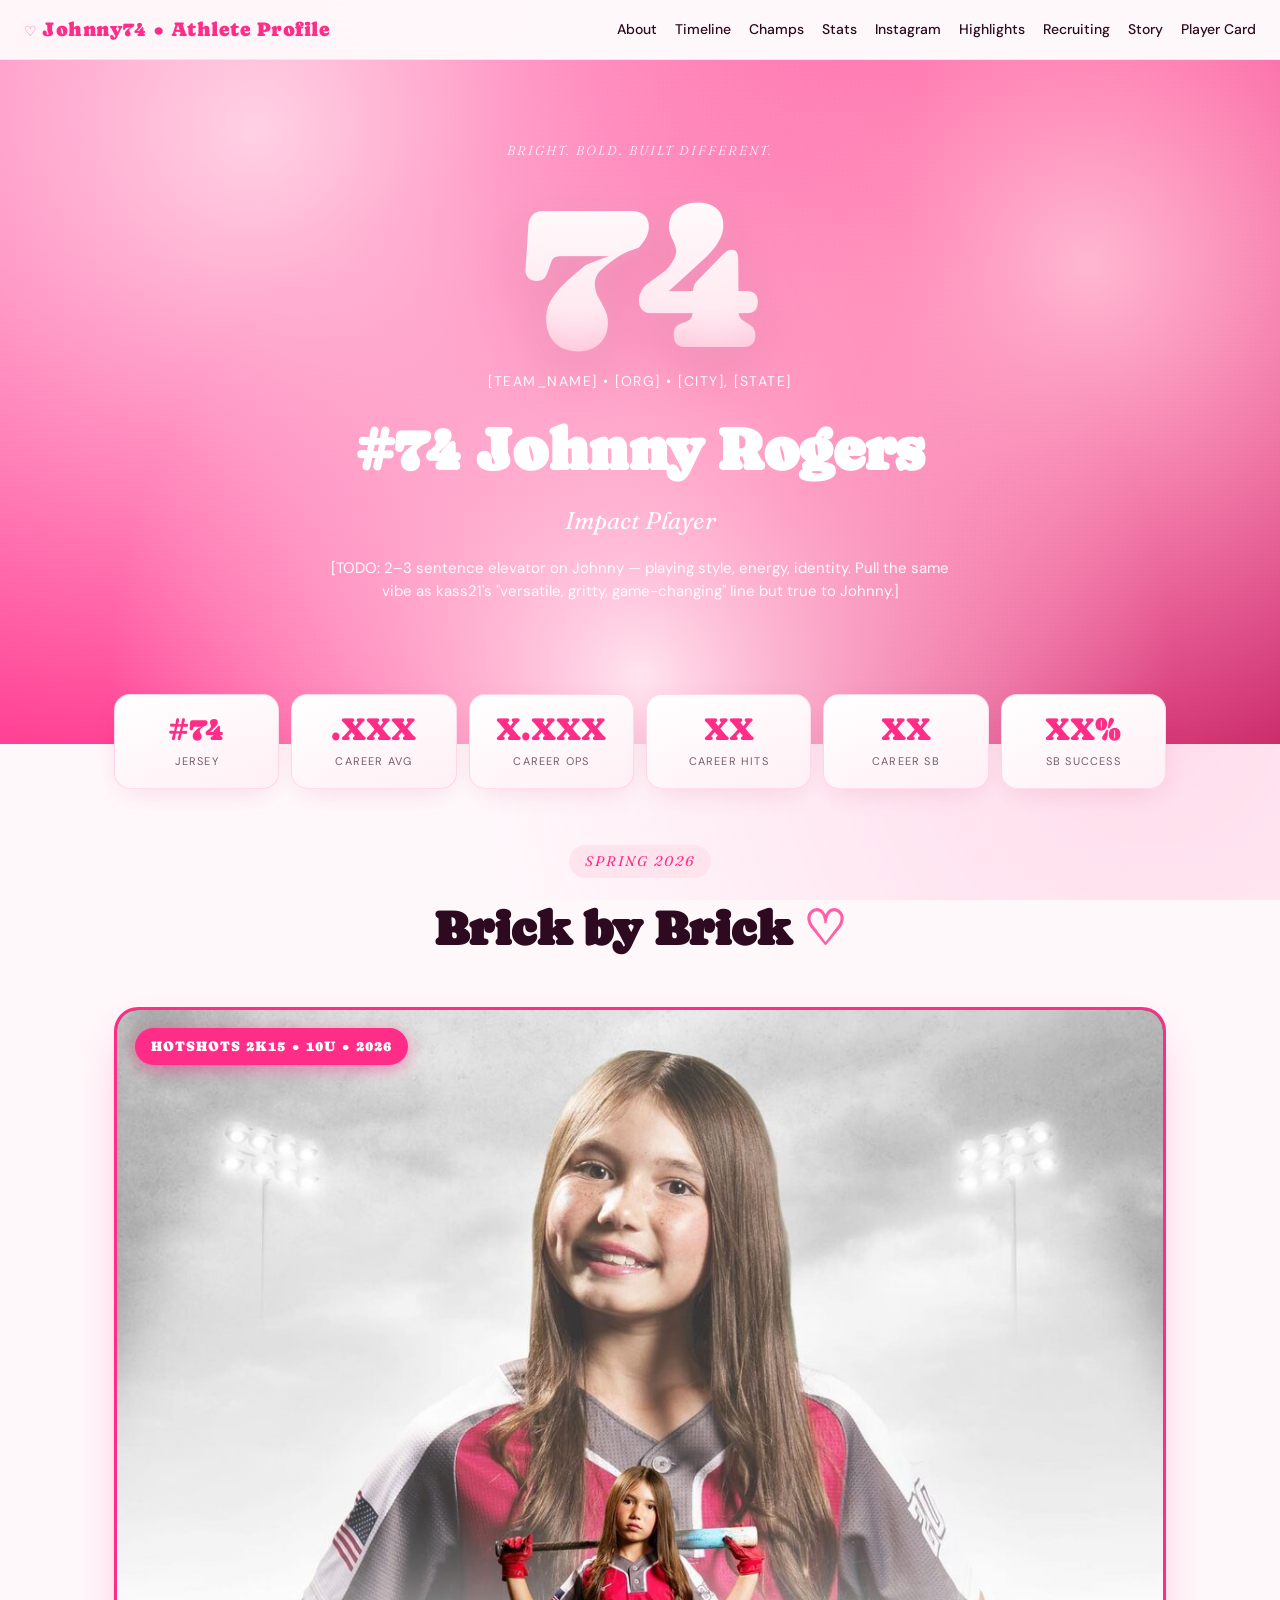
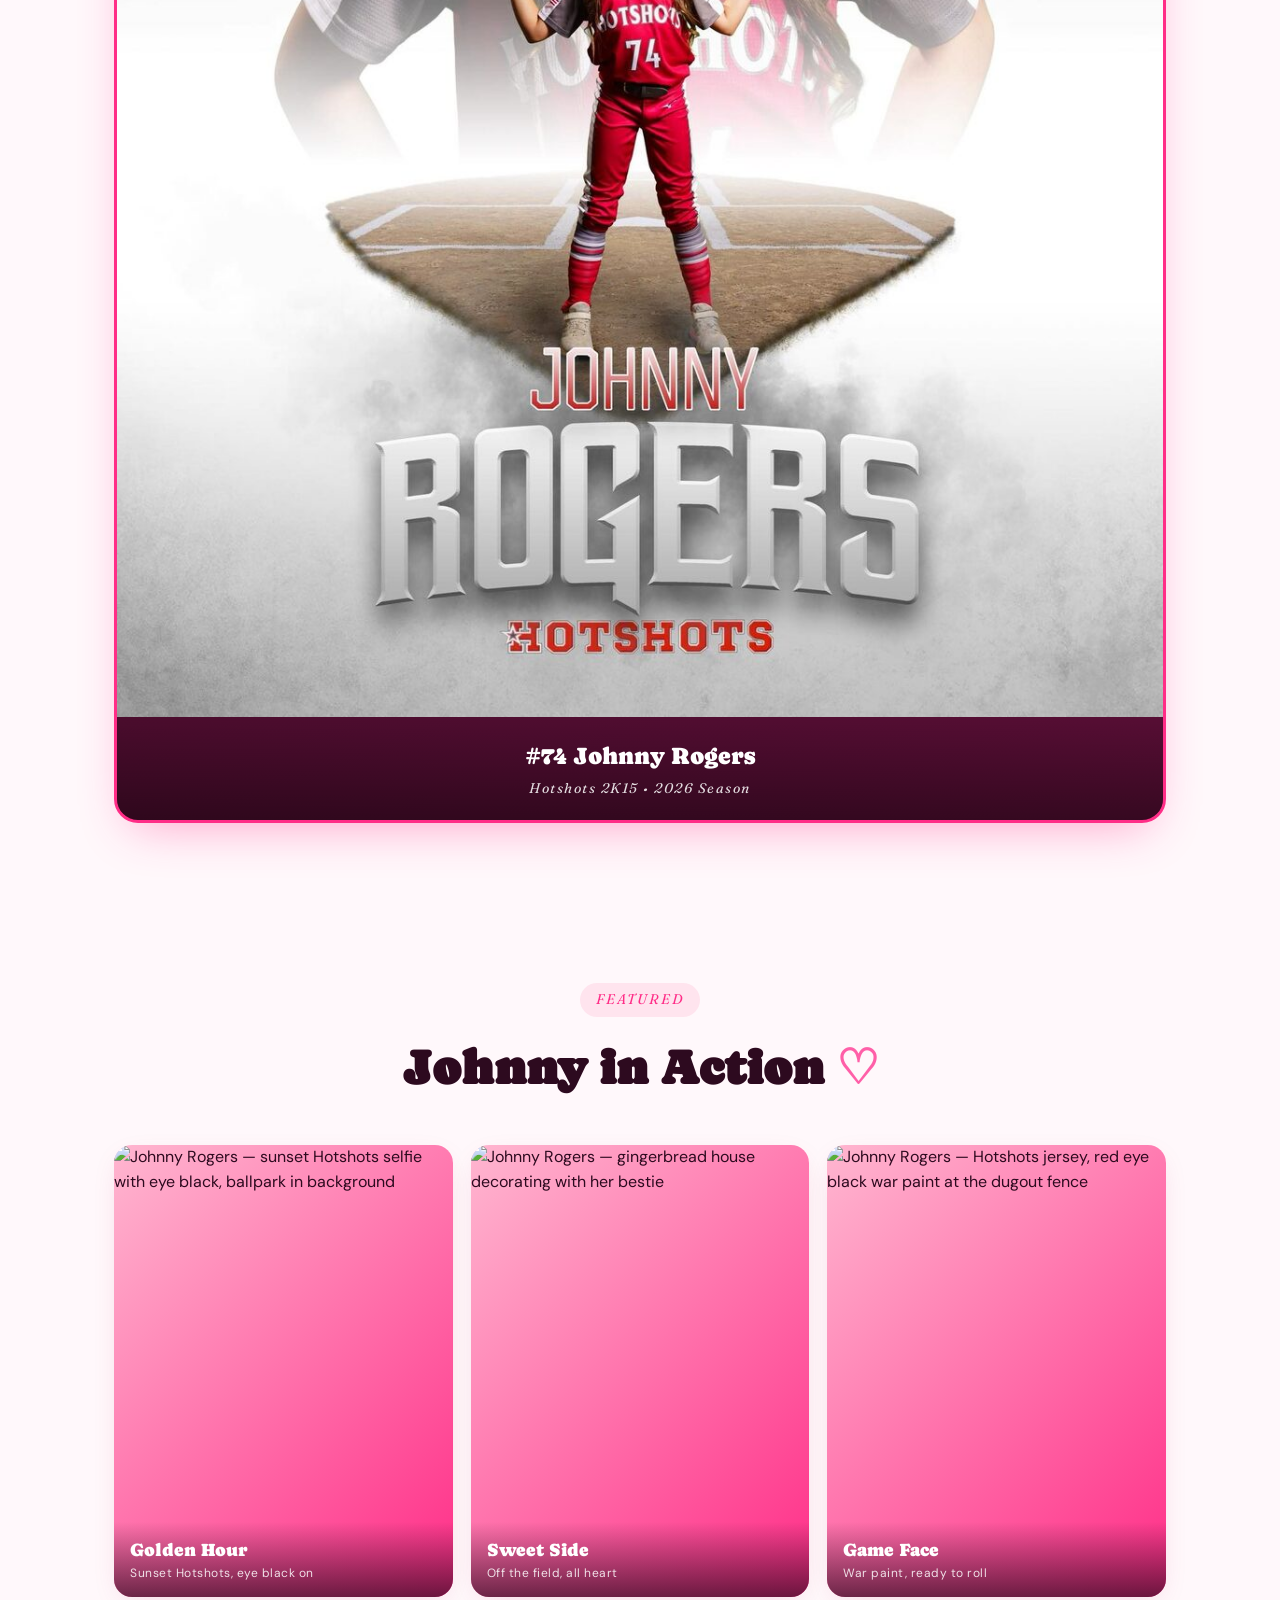
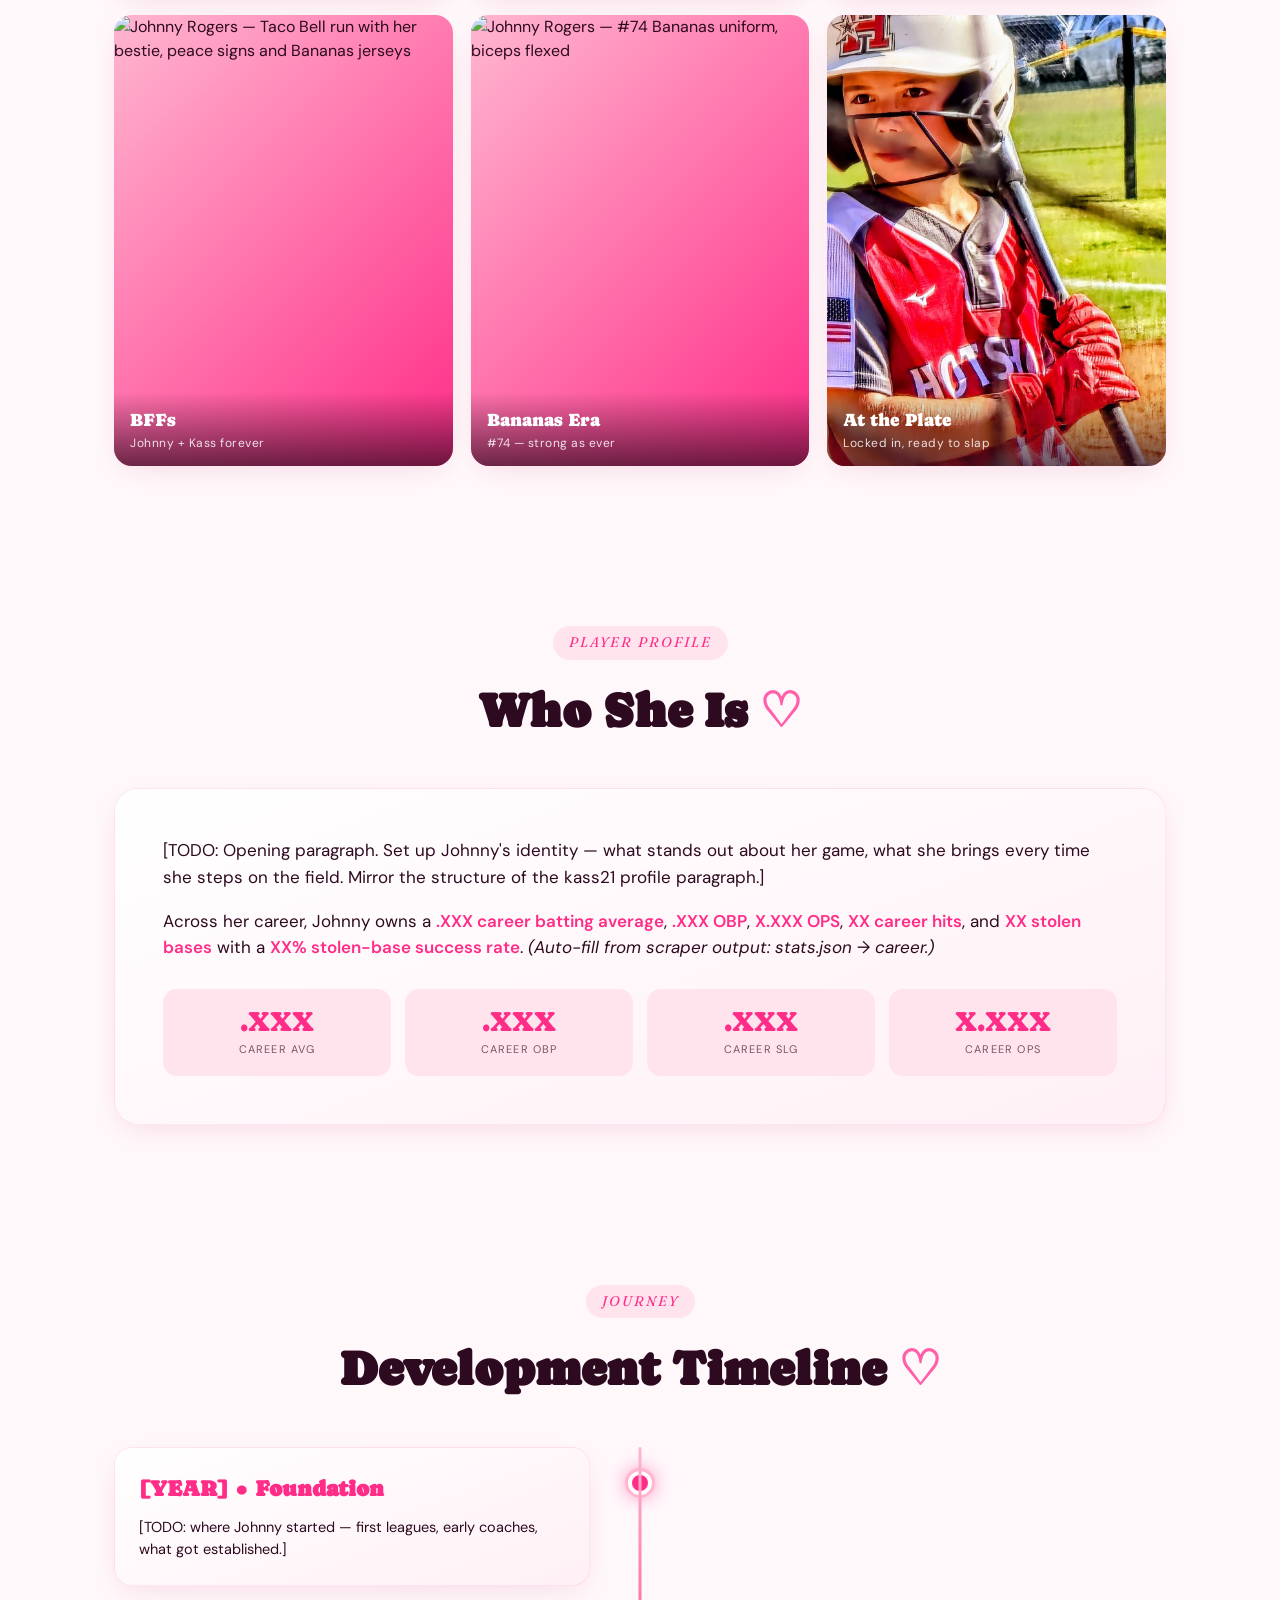
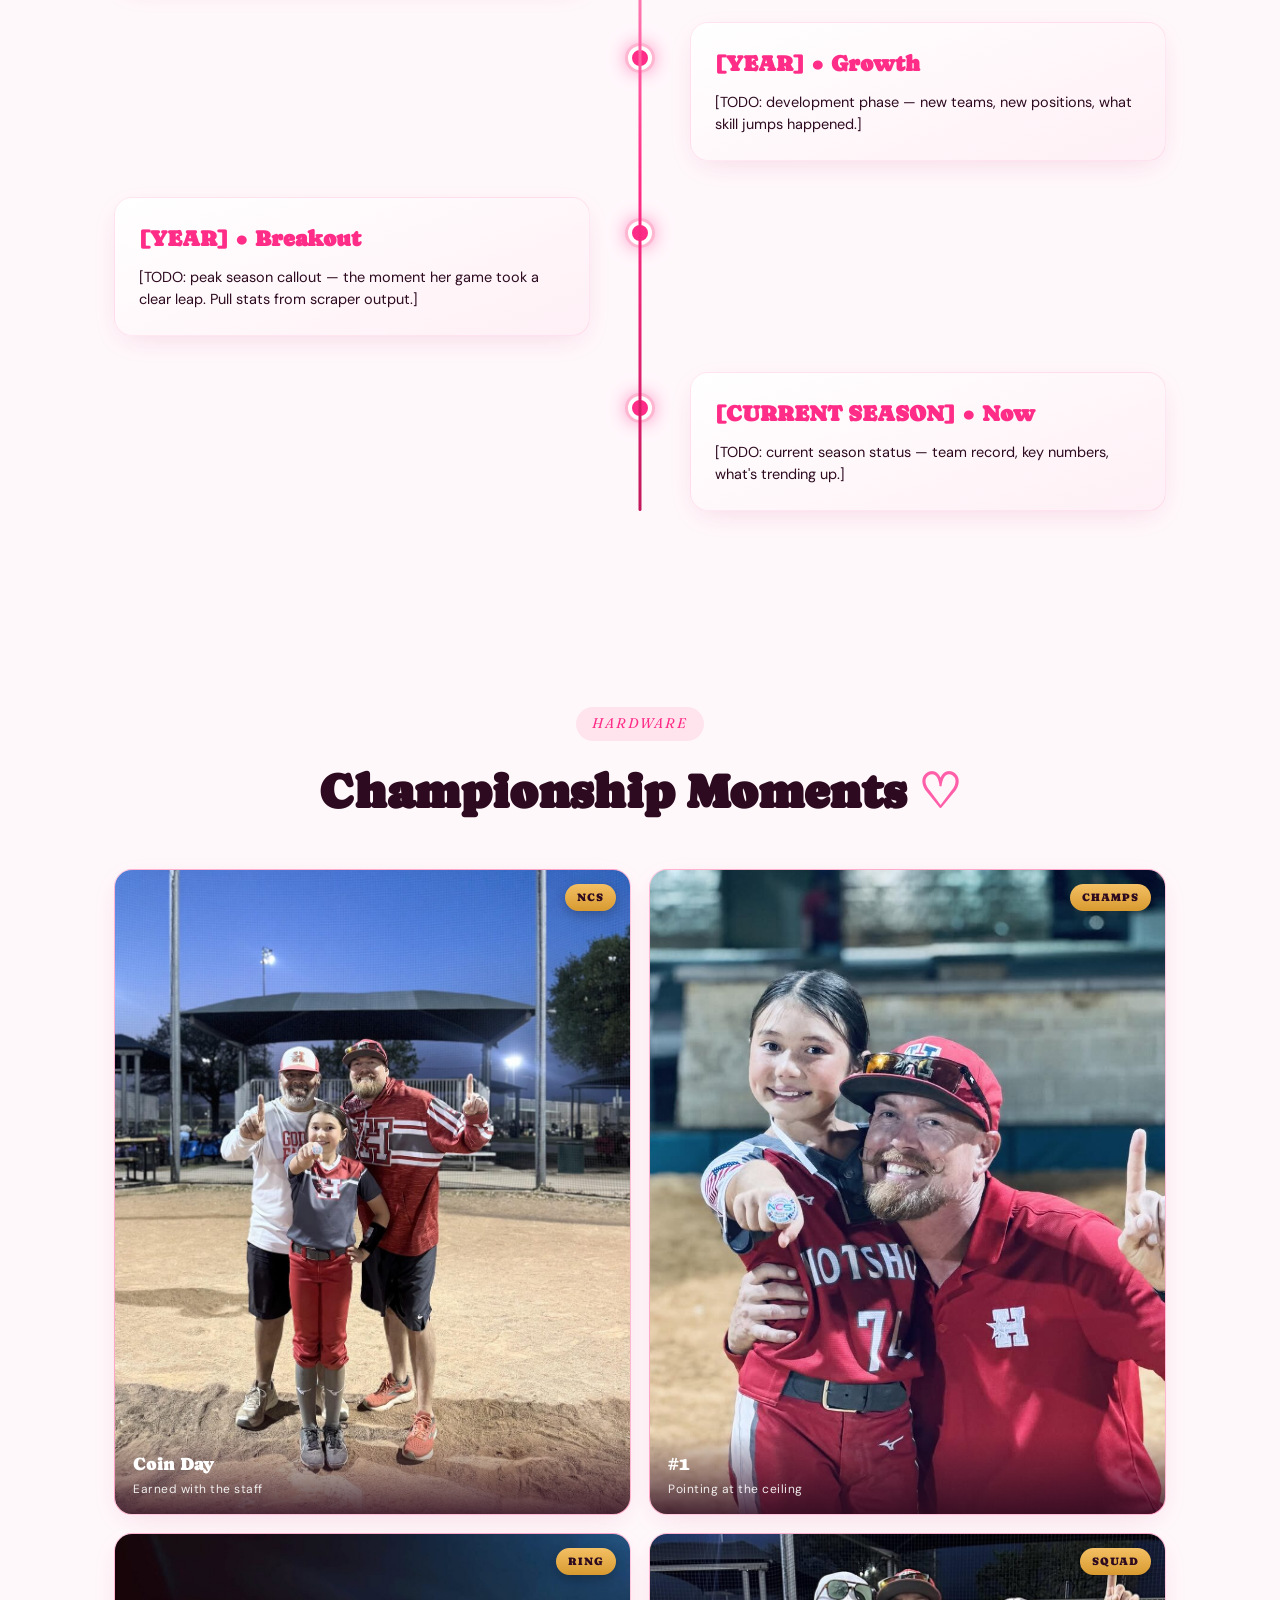
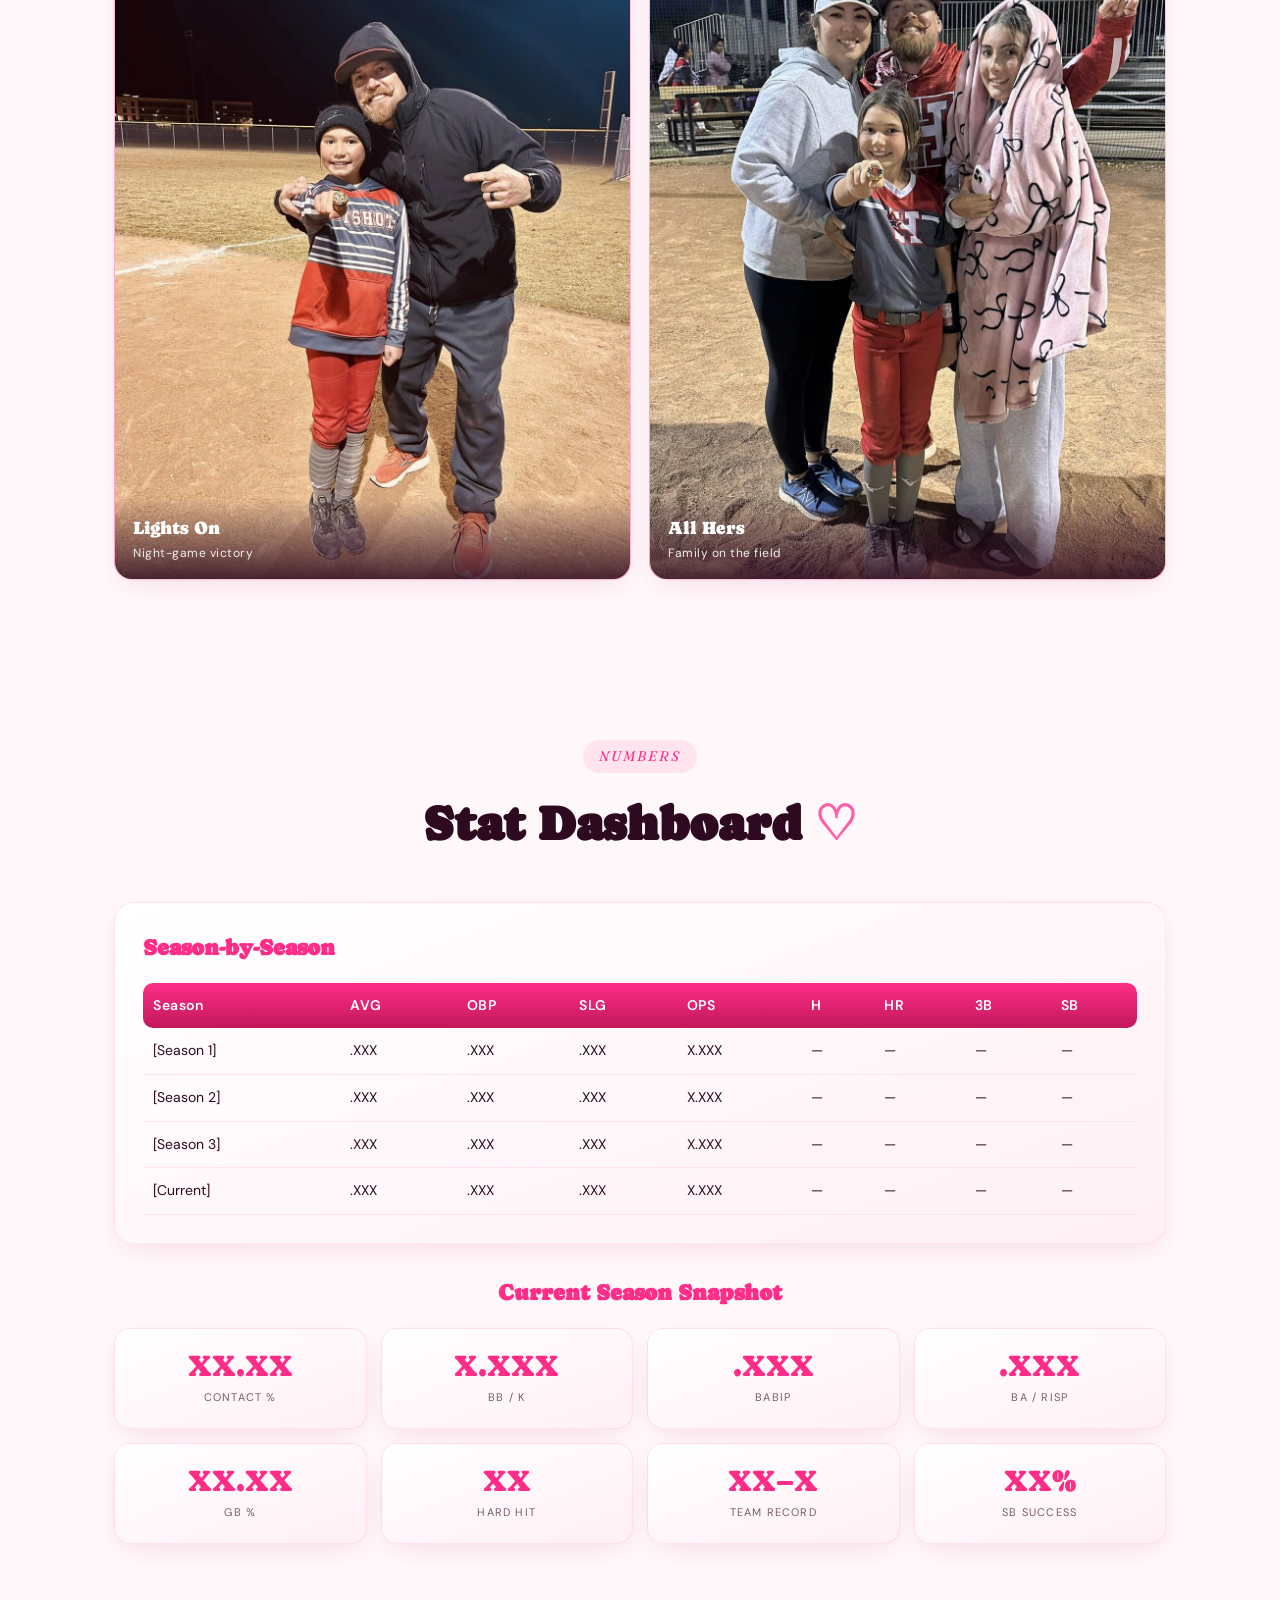
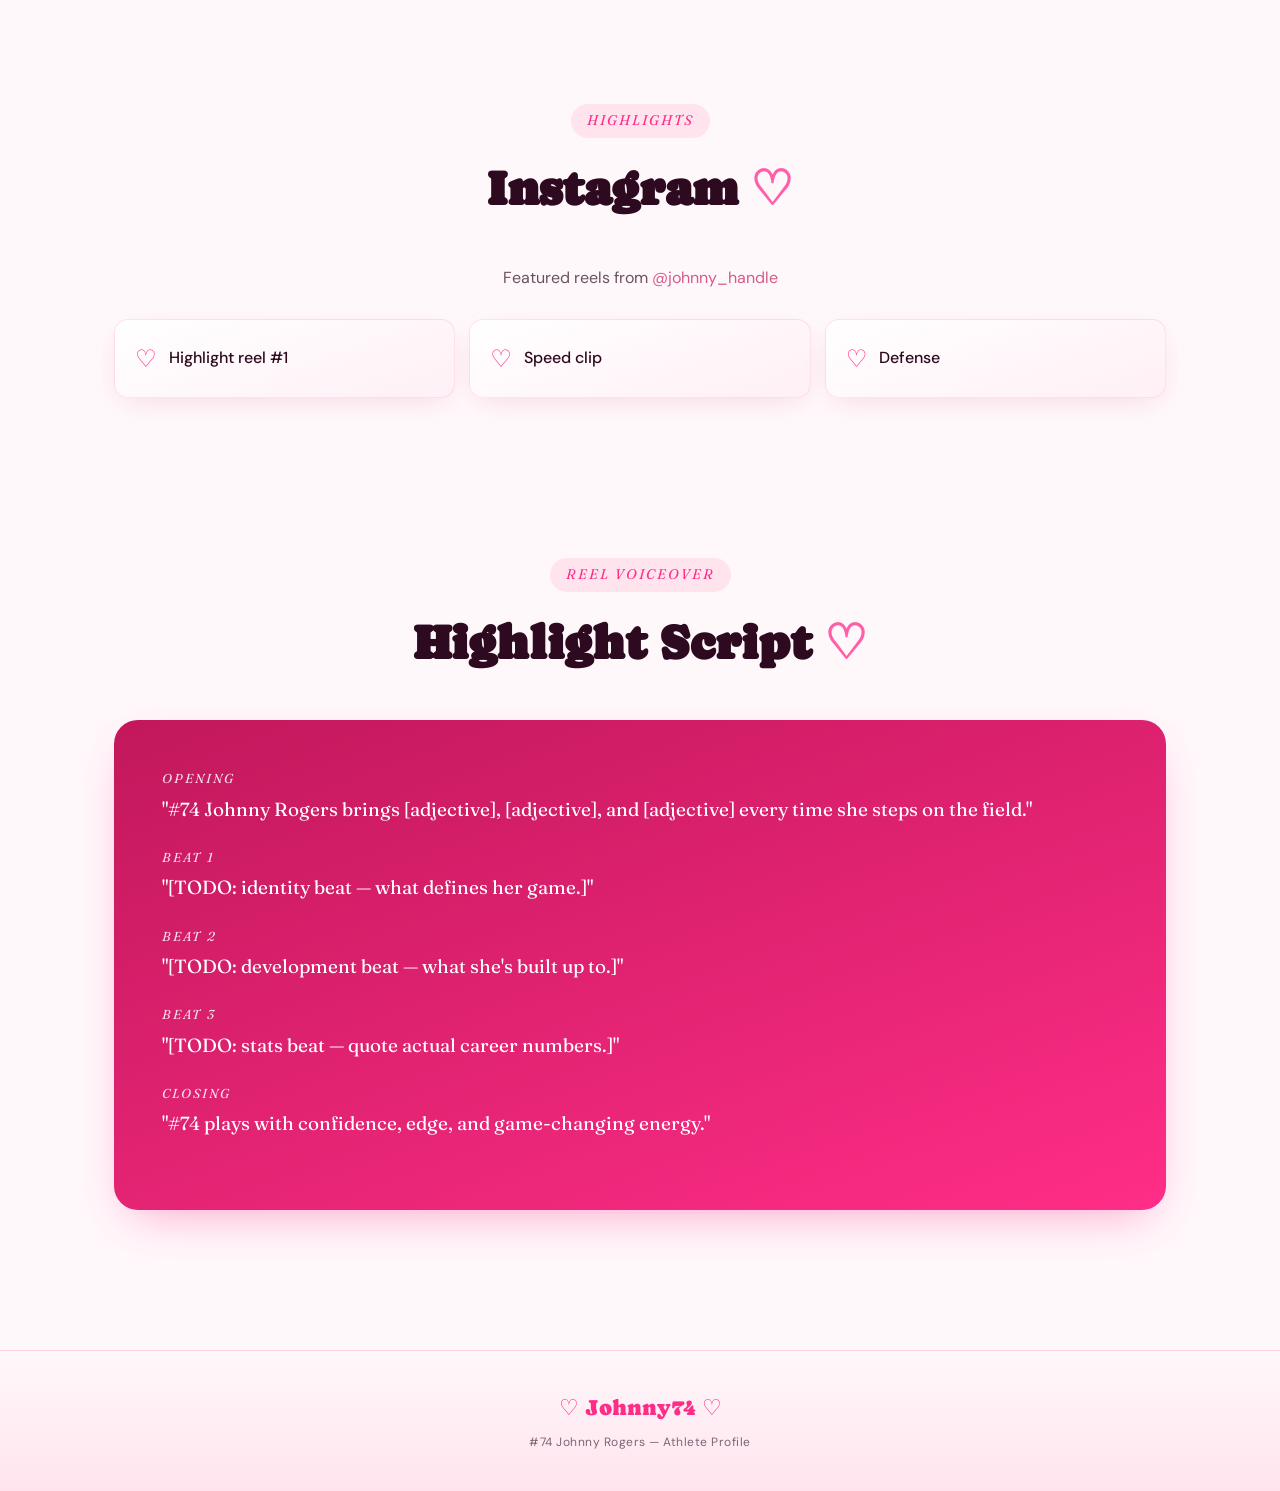
==== commit 433ed560: "Add files via upload" ====
--- a/index.html
+++ b/index.html
@@ -4,746 +4,628 @@
 <meta charset="utf-8" />
 <meta name="viewport" content="width=device-width, initial-scale=1.0" />
 <title>#74 Johnny Rogers — Athlete Profile</title>
-<meta name="description" content="#74 Johnny Rogers — Athlete Profile. Stats. Speed. Story." />
+<meta name="description" content="#74 Johnny Rogers — Athlete Profile. Stats, story, highlights." />
 <meta property="og:title" content="#74 Johnny Rogers — Athlete Profile" />
-<meta property="og:description" content="A .623 hitter with 40 stolen bases at 95.24%. The full athlete profile." />
+<meta property="og:description" content="Stats. Speed. Sparkle. The full athlete profile." />
 <meta property="og:type" content="website" />
-
-<link rel="preconnect" href="https://fonts.googleapis.com" />
-<link rel="preconnect" href="https://fonts.gstatic.com" crossorigin />
-<link href="https://fonts.googleapis.com/css2?family=Big+Shoulders+Stencil+Display:wght@400;700;900&family=Big+Shoulders+Display:wght@400;700;900&family=JetBrains+Mono:wght@300;400;700&family=Fraunces:ital,wght@0,400;0,600;1,400&display=swap" rel="stylesheet" />
+<meta property="og:url" content="https://jeremiah9980.github.io/johnny74/index.html" />
+<meta name="twitter:card" content="summary" />
+
+<link rel="preconnect" href="https://fonts.googleapis.com">
+<link rel="preconnect" href="https://fonts.gstatic.com" crossorigin>
+<link href="https://fonts.googleapis.com/css2?family=Caprasimo&family=Fraunces:ital,opsz,wght@0,9..144,300..900;1,9..144,300..900&family=DM+Sans:opsz,wght@9..40,300..800&display=swap" rel="stylesheet">
 
 <style>
-  /* ========== TOKENS ========== */
-  :root {
-    --navy: #0a1628;
-    --navy-2: #14233e;
-    --navy-3: #1d3155;
-    --lime: #d4ff3c;
-    --lime-dim: #a8cc2f;
-    --cream: #f4ecd8;
-    --cream-2: #ebe0c4;
-    --red: #c63d1f;
-    --red-dark: #8f2912;
-    --gray: #3a4456;
-    --gray-2: #6b7384;
-
-    --display: 'Big Shoulders Stencil Display', sans-serif;
-    --display-solid: 'Big Shoulders Display', sans-serif;
-    --mono: 'JetBrains Mono', ui-monospace, monospace;
-    --serif: 'Fraunces', Georgia, serif;
-  }
-
-  * { box-sizing: border-box; margin: 0; padding: 0; }
-
-  html { scroll-behavior: smooth; }
-
-  body {
-    background: var(--navy);
-    color: var(--cream);
-    font-family: var(--serif);
-    font-weight: 400;
-    line-height: 1.55;
-    overflow-x: hidden;
-    min-height: 100vh;
-  }
-
-  /* Halftone / grain overlay across the whole page */
-  body::before {
-    content: '';
-    position: fixed;
-    inset: 0;
-    pointer-events: none;
-    z-index: 100;
-    background-image:
-      radial-gradient(circle at 1px 1px, rgba(244,236,216,.04) 1px, transparent 0);
-    background-size: 4px 4px;
-    mix-blend-mode: overlay;
-  }
-  body::after {
-    content: '';
-    position: fixed;
-    inset: 0;
-    pointer-events: none;
-    z-index: 101;
-    background-image: url("data:image/svg+xml;utf8,<svg xmlns='http://www.w3.org/2000/svg' width='200' height='200'><filter id='n'><feTurbulence type='fractalNoise' baseFrequency='0.9' numOctaves='2' stitchTiles='stitch'/><feColorMatrix values='0 0 0 0 0.95 0 0 0 0 0.92 0 0 0 0 0.85 0 0 0 0.08 0'/></filter><rect width='100%' height='100%' filter='url(%23n)'/></svg>");
-    opacity: .35;
-    mix-blend-mode: overlay;
-  }
-
-  a { color: var(--lime); text-decoration: none; }
-  a:hover { color: var(--cream); }
-
-  /* ========== TOP BAR ========== */
-  .topbar {
-    position: relative;
-    z-index: 5;
-    padding: 22px 6vw;
-    display: flex;
-    justify-content: space-between;
-    align-items: center;
-    border-bottom: 1px solid rgba(244,236,216,.08);
-    font-family: var(--mono);
-    font-size: 11px;
-    letter-spacing: 0.18em;
-    text-transform: uppercase;
-    color: var(--cream);
-  }
-  .topbar .mark {
-    display: flex;
-    align-items: center;
-    gap: 10px;
-  }
-  .topbar .mark .dot {
-    width: 8px; height: 8px;
-    background: var(--lime);
-    border-radius: 50%;
-    box-shadow: 0 0 12px var(--lime);
-  }
-  .topbar nav { display: flex; gap: 28px; }
-  .topbar nav a { color: var(--cream); opacity: .65; transition: opacity .2s; }
-  .topbar nav a:hover { opacity: 1; color: var(--lime); }
-
-  @media (max-width: 720px) {
-    .topbar nav { display: none; }
-  }
-
-  /* ========== HERO ========== */
-  .hero {
-    position: relative;
-    padding: 60px 6vw 80px;
-    overflow: hidden;
-    isolation: isolate;
-  }
-
-  .hero::before {
-    /* big diagonal lime stripe */
-    content: '';
-    position: absolute;
-    top: -15%;
-    right: -25%;
-    width: 70%;
-    height: 130%;
-    background: var(--lime);
-    transform: rotate(15deg);
-    opacity: .07;
-    z-index: -2;
-  }
-  .hero::after {
-    /* red stripe accent */
-    content: '';
-    position: absolute;
-    top: 30%;
-    left: -10%;
-    width: 50%;
-    height: 8px;
-    background: var(--red);
-    transform: rotate(-8deg);
-    z-index: -1;
-    opacity: .8;
-  }
-
-  .hero-meta {
-    font-family: var(--mono);
-    font-size: 11px;
-    letter-spacing: 0.2em;
-    text-transform: uppercase;
-    color: var(--lime);
-    margin-bottom: 24px;
-    display: flex;
-    gap: 16px;
-    align-items: center;
-  }
-  .hero-meta .bar { width: 36px; height: 1px; background: var(--lime); }
-
-  .hero-stack {
-    display: grid;
-    grid-template-columns: 1fr auto;
-    gap: 24px;
-    align-items: end;
-    margin-bottom: 48px;
-  }
-
-  .hero-name {
-    font-family: var(--display-solid);
-    font-weight: 900;
-    font-size: clamp(56px, 12vw, 168px);
-    line-height: 0.85;
-    letter-spacing: -0.02em;
-    color: var(--cream);
-    text-transform: uppercase;
-    animation: slideUp .9s cubic-bezier(.2,.7,.2,1) both;
-  }
-  .hero-name .last {
-    display: block;
-    color: var(--lime);
-    -webkit-text-stroke: 0;
-  }
-  .hero-name .last em {
-    font-style: normal;
-    font-family: var(--display);
-    font-weight: 900;
-    -webkit-text-stroke: 2px var(--lime);
-    color: transparent;
-  }
-
-  .hero-jersey {
-    font-family: var(--display);
-    font-weight: 900;
-    font-size: clamp(120px, 22vw, 320px);
-    line-height: 0.8;
-    color: var(--lime);
-    letter-spacing: -0.03em;
-    text-shadow: 6px 6px 0 var(--red);
-    animation: jerseyDrop 1.1s cubic-bezier(.2,.7,.2,1) both;
-    transform-origin: bottom right;
-  }
-
-  .hero-tagline {
-    font-family: var(--serif);
-    font-style: italic;
-    font-weight: 400;
-    font-size: clamp(16px, 2vw, 22px);
-    color: var(--cream);
-    opacity: .82;
-    max-width: 56ch;
-    border-left: 3px solid var(--lime);
-    padding-left: 16px;
-    margin-bottom: 36px;
-    animation: fadeIn 1s .3s both;
-  }
-
-  /* SLASH LINE — the marquee number */
-  .slash {
-    display: flex;
-    flex-wrap: wrap;
-    align-items: baseline;
-    gap: 0 16px;
-    border-top: 1px solid rgba(244,236,216,.15);
-    border-bottom: 1px solid rgba(244,236,216,.15);
-    padding: 28px 0;
-    margin-top: 8px;
-    animation: fadeIn 1s .5s both;
-  }
-  .slash-num {
-    font-family: var(--display-solid);
-    font-weight: 900;
-    font-size: clamp(48px, 9vw, 120px);
-    line-height: 0.9;
-    color: var(--cream);
-    letter-spacing: -0.03em;
-  }
-  .slash-num.accent { color: var(--lime); }
-  .slash-sep {
-    font-family: var(--display-solid);
-    font-weight: 900;
-    font-size: clamp(48px, 9vw, 120px);
-    line-height: 0.9;
-    color: var(--red);
-    opacity: .8;
-  }
-  .slash-meta {
-    margin-left: auto;
-    font-family: var(--mono);
-    font-size: 11px;
-    letter-spacing: 0.18em;
-    text-transform: uppercase;
-    color: var(--cream);
-    opacity: .55;
-    line-height: 1.7;
-    text-align: right;
-  }
-  .slash-meta strong { color: var(--lime); opacity: 1; font-weight: 700; }
-
-  @media (max-width: 760px) {
-    .hero-stack { grid-template-columns: 1fr; }
-    .hero-jersey { text-align: right; }
-    .slash-meta { margin-left: 0; text-align: left; width: 100%; margin-top: 12px; }
-  }
-
-  /* ========== HEADLINE STAT CARDS ========== */
-  .stat-strip {
-    padding: 60px 6vw;
-    background: var(--navy-2);
-    border-top: 1px solid rgba(244,236,216,.06);
-    border-bottom: 1px solid rgba(244,236,216,.06);
-    position: relative;
-  }
-  .stat-strip::before {
-    content: 'SEASON SNAPSHOT';
-    position: absolute;
-    top: 18px;
-    left: 6vw;
-    font-family: var(--mono);
-    font-size: 10px;
-    letter-spacing: 0.3em;
-    color: var(--lime);
-    opacity: .6;
-  }
-
-  .stat-grid {
-    display: grid;
-    grid-template-columns: repeat(4, 1fr);
-    gap: 1px;
-    background: rgba(244,236,216,.08);
-    border: 1px solid rgba(244,236,216,.08);
-    margin-top: 36px;
-  }
-
-  .stat-card {
-    background: var(--navy-2);
-    padding: 28px 24px;
-    position: relative;
-    transition: background .3s ease;
-  }
-  .stat-card:hover { background: var(--navy-3); }
-  .stat-card:hover .stat-num { color: var(--lime); }
-
-  .stat-label {
-    font-family: var(--mono);
-    font-size: 10px;
-    letter-spacing: 0.25em;
-    text-transform: uppercase;
-    color: var(--cream);
-    opacity: .55;
-    margin-bottom: 12px;
-  }
-  .stat-num {
-    font-family: var(--display-solid);
-    font-weight: 900;
-    font-size: clamp(40px, 6vw, 76px);
-    line-height: 0.9;
-    color: var(--cream);
-    letter-spacing: -0.02em;
-    transition: color .3s;
-  }
-  .stat-sub {
-    font-family: var(--mono);
-    font-size: 10px;
-    letter-spacing: 0.15em;
-    text-transform: uppercase;
-    color: var(--lime);
-    opacity: .8;
-    margin-top: 8px;
-  }
-  .stat-card.feature .stat-num { color: var(--lime); }
-  .stat-card.feature {
-    background: linear-gradient(135deg, var(--navy-2) 0%, var(--navy-3) 100%);
-  }
-
-  @media (max-width: 760px) {
-    .stat-grid { grid-template-columns: repeat(2, 1fr); }
-  }
-
-  /* ========== FULL STAT TABLE ========== */
-  .full-stats {
-    padding: 80px 6vw;
-  }
-  .section-eyebrow {
-    font-family: var(--mono);
-    font-size: 10px;
-    letter-spacing: 0.3em;
-    text-transform: uppercase;
-    color: var(--lime);
-    margin-bottom: 14px;
-    display: flex;
-    align-items: center;
-    gap: 12px;
-  }
-  .section-eyebrow::before {
-    content: '';
-    width: 24px; height: 1px;
-    background: var(--lime);
-  }
-  .section-title {
-    font-family: var(--display-solid);
-    font-weight: 900;
-    font-size: clamp(36px, 6vw, 72px);
-    line-height: 0.95;
-    color: var(--cream);
-    text-transform: uppercase;
-    letter-spacing: -0.02em;
-    margin-bottom: 48px;
-  }
-  .section-title em {
-    font-style: normal;
-    color: var(--lime);
-  }
-
-  .stat-tables {
-    display: grid;
-    grid-template-columns: 1fr 1fr;
-    gap: 48px;
-  }
-  @media (max-width: 760px) {
-    .stat-tables { grid-template-columns: 1fr; gap: 32px; }
-  }
-
-  .stat-table {
-    border-top: 2px solid var(--cream);
-  }
-  .stat-table h3 {
-    font-family: var(--display-solid);
-    font-weight: 700;
-    font-size: 18px;
-    text-transform: uppercase;
-    letter-spacing: 0.1em;
-    color: var(--lime);
-    padding: 18px 0 14px;
-    border-bottom: 1px solid rgba(244,236,216,.15);
-  }
-  .stat-table dl {
-    display: grid;
-    grid-template-columns: 1fr auto;
-  }
-  .stat-table dt, .stat-table dd {
-    padding: 14px 0;
-    border-bottom: 1px solid rgba(244,236,216,.08);
-    font-family: var(--mono);
-    font-size: 13px;
-  }
-  .stat-table dt {
-    color: var(--cream);
-    opacity: .7;
-    letter-spacing: 0.08em;
-    text-transform: uppercase;
-    font-size: 11px;
-    align-self: center;
-  }
-  .stat-table dd {
-    text-align: right;
-    color: var(--cream);
-    font-weight: 700;
-    font-variant-numeric: tabular-nums;
-  }
-  .stat-table dd.hot { color: var(--lime); }
-  .stat-table dt:last-of-type, .stat-table dd:last-of-type { border-bottom: none; }
-
-  /* ========== STORY ========== */
-  .story {
-    padding: 80px 6vw;
-    background: var(--cream);
-    color: var(--navy);
-    position: relative;
-    overflow: hidden;
-  }
-  .story::before {
-    content: '';
-    position: absolute;
-    top: 0; left: 0;
-    width: 100%; height: 6px;
-    background: repeating-linear-gradient(
-      90deg,
-      var(--red) 0 24px,
-      var(--cream) 24px 32px,
-      var(--lime) 32px 56px,
-      var(--cream) 56px 64px,
-      var(--navy) 64px 88px,
-      var(--cream) 88px 96px
-    );
-  }
-  .story .section-eyebrow { color: var(--red); }
-  .story .section-eyebrow::before { background: var(--red); }
-  .story .section-title { color: var(--navy); }
-  .story .section-title em { color: var(--red); }
-
-  .story-grid {
-    display: grid;
-    grid-template-columns: 2fr 1fr;
-    gap: 64px;
-    align-items: start;
-  }
-  @media (max-width: 760px) {
-    .story-grid { grid-template-columns: 1fr; gap: 32px; }
-  }
-
-  .story-body {
-    font-family: var(--serif);
-    font-size: 18px;
-    line-height: 1.7;
-    color: var(--navy);
-    max-width: 60ch;
-  }
-  .story-body p { margin-bottom: 18px; }
-  .story-body p::first-letter {
-    font-family: var(--display-solid);
-    font-weight: 900;
-    font-size: 56px;
-    float: left;
-    line-height: .9;
-    margin: 4px 8px 0 -2px;
-    color: var(--red);
-  }
-  .story-body p:not(:first-child)::first-letter {
-    font-family: var(--serif);
-    font-weight: 400;
-    font-size: inherit;
-    float: none;
-    line-height: inherit;
-    margin: 0;
-    color: inherit;
-  }
-  .story-pull {
-    font-family: var(--display-solid);
-    font-weight: 700;
-    font-size: 28px;
-    line-height: 1.15;
-    color: var(--navy);
-    text-transform: uppercase;
-    letter-spacing: -0.01em;
-    border-top: 3px solid var(--red);
-    border-bottom: 3px solid var(--red);
-    padding: 24px 0;
-  }
-  .story-pull span { color: var(--red); }
-
-  .placeholder {
-    font-family: var(--mono);
-    font-size: 11px;
-    color: var(--gray-2);
-    background: rgba(10,22,40,.05);
-    border-left: 3px solid var(--red);
-    padding: 12px 14px;
-    margin: 8px 0;
-  }
-
-  /* ========== PHOTOS ========== */
-  .photos {
-    padding: 80px 6vw;
-  }
-  .photo-grid {
-    display: grid;
-    grid-template-columns: 2fr 1fr 1fr;
-    grid-template-rows: 280px 280px;
-    gap: 12px;
-  }
-  .photo-grid > div {
-    background: var(--navy-2);
-    border: 1px solid rgba(244,236,216,.1);
-    display: flex;
-    align-items: center;
-    justify-content: center;
-    font-family: var(--mono);
-    font-size: 11px;
-    color: var(--gray-2);
-    letter-spacing: 0.15em;
-    text-transform: uppercase;
-    position: relative;
-    overflow: hidden;
-  }
-  .photo-grid > div::before {
-    content: 'PHOTO';
-    position: absolute;
-    top: 12px; left: 12px;
-    font-size: 9px;
-    color: var(--lime);
-    opacity: .5;
-  }
-  .photo-grid .p1 { grid-row: 1 / span 2; }
-  @media (max-width: 760px) {
-    .photo-grid {
-      grid-template-columns: 1fr 1fr;
-      grid-template-rows: repeat(3, 200px);
-    }
-    .photo-grid .p1 { grid-row: 1; grid-column: 1 / span 2; }
-  }
-
-  /* ========== FOOTER ========== */
-  footer {
-    padding: 48px 6vw 32px;
-    border-top: 1px solid rgba(244,236,216,.1);
-    font-family: var(--mono);
-    font-size: 10px;
-    letter-spacing: 0.2em;
-    text-transform: uppercase;
-    color: var(--cream);
-    opacity: .55;
-    display: flex;
-    justify-content: space-between;
-    flex-wrap: wrap;
-    gap: 16px;
-  }
-  footer .lime { color: var(--lime); opacity: 1; }
-
-  /* ========== ANIMATIONS ========== */
-  @keyframes slideUp {
-    from { transform: translateY(40px); opacity: 0; }
-    to { transform: translateY(0); opacity: 1; }
-  }
-  @keyframes jerseyDrop {
-    from { transform: translateY(-30px) scale(.9); opacity: 0; }
-    to { transform: translateY(0) scale(1); opacity: 1; }
-  }
-  @keyframes fadeIn {
-    from { opacity: 0; }
-    to { opacity: 1; }
-  }
+:root{
+  --pink-1:#FF2D87;       /* hot pink — primary */
+  --pink-2:#FF5FA8;       /* mid pink */
+  --pink-3:#FFB6D0;       /* soft */
+  --pink-4:#FFE4EE;       /* pastel surface */
+  --cream:#FFF8FB;        /* off-white background */
+  --magenta:#C2185B;      /* deep accent */
+  --plum:#2D0A1F;         /* near-black ink */
+  --gold:#F4C064;         /* warm accent for sparkle */
+  --shadow-pink:0 18px 50px -18px rgba(255,45,135,.45);
+  --shadow-soft:0 8px 30px -10px rgba(194,24,91,.18);
+  --grad-hero:radial-gradient(circle at 20% 10%,#FFD1E4 0%,transparent 55%),
+              radial-gradient(circle at 85% 30%,#FFB6D0 0%,transparent 50%),
+              radial-gradient(circle at 50% 90%,#FFE4EE 0%,transparent 60%),
+              linear-gradient(135deg,#FF5FA8 0%,#FF2D87 60%,#C2185B 100%);
+  --grad-card:linear-gradient(160deg,#FFFFFF 0%,#FFF0F6 100%);
+}
+
+*{box-sizing:border-box;margin:0;padding:0}
+html{scroll-behavior:smooth}
+body{
+  font-family:"DM Sans",system-ui,sans-serif;
+  background:var(--cream);
+  color:var(--plum);
+  line-height:1.55;
+  -webkit-font-smoothing:antialiased;
+  overflow-x:hidden;
+}
+body::before{
+  content:"";position:fixed;inset:0;pointer-events:none;z-index:-1;
+  background-image:
+    radial-gradient(circle at 10% 20%,rgba(255,182,208,.35) 0%,transparent 40%),
+    radial-gradient(circle at 90% 80%,rgba(255,95,168,.18) 0%,transparent 50%);
+}
+img{max-width:100%;display:block;border-radius:12px}
+a{color:var(--magenta);text-decoration:none;transition:color .2s}
+a:hover{color:var(--pink-1)}
+
+/* ────── nav ────── */
+.topbar{
+  position:sticky;top:0;z-index:50;
+  background:rgba(255,248,251,.85);
+  backdrop-filter:blur(14px);
+  border-bottom:1px solid rgba(255,45,135,.12);
+  padding:14px 24px;
+  display:flex;justify-content:space-between;align-items:center;
+  gap:16px;flex-wrap:wrap;
+}
+.brand{
+  font-family:"Caprasimo",serif;font-size:20px;color:var(--pink-1);
+  letter-spacing:.5px;
+}
+.brand::before{content:"♡ ";font-size:14px;color:var(--pink-2)}
+.nav{display:flex;gap:18px;flex-wrap:wrap}
+.nav a{font-weight:500;font-size:14px;color:var(--plum)}
+.nav a:hover{color:var(--pink-1)}
+
+/* ────── hero ────── */
+.hero{
+  position:relative;
+  background:var(--grad-hero);
+  color:#fff;
+  padding:80px 24px 100px;
+  text-align:center;
+  overflow:hidden;
+}
+.hero::after{
+  content:"";position:absolute;inset:0;pointer-events:none;
+  background:url("data:image/svg+xml;utf8,<svg xmlns='http://www.w3.org/2000/svg' width='4' height='4'><circle cx='1' cy='1' r='.6' fill='white' opacity='.18'/></svg>");
+  opacity:.4;mix-blend-mode:overlay;
+}
+.hero-inner{position:relative;z-index:2;max-width:920px;margin:0 auto}
+.eyebrow{
+  font-family:"Fraunces",serif;font-style:italic;font-weight:300;
+  letter-spacing:2px;text-transform:uppercase;font-size:13px;
+  opacity:.95;margin-bottom:18px;
+}
+.jersey{
+  font-family:"Caprasimo",serif;
+  font-size:clamp(120px,22vw,220px);line-height:.85;
+  background:linear-gradient(180deg,#fff 0%,#FFE4EE 70%,#FFB6D0 100%);
+  -webkit-background-clip:text;background-clip:text;color:transparent;
+  text-shadow:0 8px 40px rgba(255,255,255,.3);
+  margin-bottom:6px;
+  filter:drop-shadow(0 12px 24px rgba(194,24,91,.35));
+  animation:pop 1.2s cubic-bezier(.16,1,.3,1) both;
+}
+@keyframes pop{from{opacity:0;transform:scale(.7) rotate(-6deg)}to{opacity:1;transform:none}}
+.team-line{font-size:14px;letter-spacing:1.5px;text-transform:uppercase;opacity:.95;margin-bottom:10px}
+.player-name{
+  font-family:"Caprasimo",serif;font-size:clamp(36px,6vw,60px);
+  margin:8px 0 6px;letter-spacing:-.5px;
+}
+.tagline{
+  font-family:"Fraunces",serif;font-style:italic;font-weight:400;
+  font-size:clamp(18px,2.4vw,24px);opacity:.95;margin-bottom:18px;
+}
+.bio-blurb{max-width:620px;margin:0 auto;opacity:.95;font-size:15px}
+
+/* ────── hero stat strip ────── */
+.stat-strip{
+  max-width:1100px;margin:-50px auto 0;padding:0 24px;position:relative;z-index:5;
+  display:grid;grid-template-columns:repeat(6,1fr);gap:12px;
+}
+.stat-strip .stat{
+  background:var(--grad-card);border:1px solid rgba(255,45,135,.15);
+  border-radius:16px;padding:18px 12px;text-align:center;
+  box-shadow:var(--shadow-soft);
+  transition:transform .25s,box-shadow .25s;
+}
+.stat-strip .stat:hover{transform:translateY(-4px);box-shadow:var(--shadow-pink)}
+.stat .v{font-family:"Caprasimo",serif;font-size:clamp(22px,3.2vw,32px);color:var(--pink-1);line-height:1}
+.stat .l{font-size:11px;letter-spacing:1.2px;text-transform:uppercase;color:var(--plum);opacity:.65;margin-top:8px}
+@media(max-width:780px){.stat-strip{grid-template-columns:repeat(3,1fr)}}
+@media(max-width:440px){.stat-strip{grid-template-columns:repeat(2,1fr)}}
+
+/* ────── sections ────── */
+section{padding:80px 24px;max-width:1100px;margin:0 auto}
+.section-head{margin-bottom:40px;text-align:center}
+.section-head .kicker{
+  display:inline-block;font-family:"Fraunces",serif;font-style:italic;
+  font-size:14px;color:var(--pink-1);letter-spacing:2px;text-transform:uppercase;
+  background:var(--pink-4);padding:6px 16px;border-radius:999px;margin-bottom:14px;
+}
+.section-head h2{font-family:"Caprasimo",serif;font-size:clamp(32px,4.5vw,48px);color:var(--plum)}
+.section-head h2::after{content:" ♡";color:var(--pink-2)}
+
+/* ────── photo gallery ────── */
+.gallery{display:grid;grid-template-columns:repeat(3,1fr);gap:18px}
+.gallery .tile{
+  position:relative;border-radius:18px;overflow:hidden;aspect-ratio:3/4;
+  background:linear-gradient(135deg,var(--pink-3),var(--pink-1));
+  box-shadow:var(--shadow-soft);
+  display:flex;align-items:flex-end;
+  transition:transform .3s,box-shadow .3s;
+}
+.gallery .tile:hover{transform:translateY(-6px) rotate(-1deg);box-shadow:var(--shadow-pink)}
+.gallery .tile img{
+  position:absolute;inset:0;width:100%;height:100%;
+  object-fit:cover;border-radius:0;
+  transition:transform .5s ease;
+}
+.gallery .tile:hover img{transform:scale(1.04)}
+.gallery .caption{
+  position:relative;z-index:2;width:100%;padding:14px 16px;
+  background:linear-gradient(180deg,transparent 0%,rgba(45,10,31,.7) 100%);
+  color:#fff;
+}
+.gallery .caption .t{font-family:"Caprasimo",serif;font-size:18px}
+.gallery .caption .s{font-size:12px;opacity:.85;letter-spacing:.5px}
+@media(max-width:760px){.gallery{grid-template-columns:1fr 1fr;gap:12px}}
+@media(max-width:480px){.gallery{grid-template-columns:1fr}}
+
+/* ────── pro-poster feature card ────── */
+.poster-feature{
+  position:relative;border-radius:24px;overflow:hidden;
+  background:linear-gradient(160deg,#1a0612 0%,#3d0a25 50%,#5a0e36 100%);
+  box-shadow:var(--shadow-pink);
+  margin-top:36px;
+  border:3px solid var(--pink-1);
+}
+.poster-feature .poster-banner{
+  position:absolute;top:18px;left:18px;z-index:3;
+  background:var(--pink-1);color:#fff;
+  font-family:"Caprasimo",serif;font-size:14px;
+  padding:8px 16px;border-radius:999px;
+  letter-spacing:1px;text-transform:uppercase;
+  box-shadow:0 4px 16px rgba(255,45,135,.5);
+}
+.poster-feature img{
+  width:100%;height:auto;display:block;
+  border-radius:0;
+}
+.poster-feature .poster-caption{
+  padding:20px 28px;color:#fff;text-align:center;
+  background:linear-gradient(180deg,transparent,rgba(0,0,0,.4));
+}
+.poster-feature .poster-caption .pc-title{
+  font-family:"Caprasimo",serif;font-size:24px;color:#fff;margin-bottom:4px;
+}
+.poster-feature .poster-caption .pc-sub{
+  font-family:"Fraunces",serif;font-style:italic;font-size:14px;
+  letter-spacing:1.5px;opacity:.85;
+}
+
+/* ────── championship moments ────── */
+.champs-grid{display:grid;grid-template-columns:repeat(2,1fr);gap:18px}
+.champs-grid .champ-tile{
+  position:relative;border-radius:18px;overflow:hidden;
+  background:linear-gradient(135deg,#FFE4EE,var(--pink-3));
+  box-shadow:var(--shadow-soft);
+  aspect-ratio:4/5;
+  transition:transform .3s,box-shadow .3s;
+  border:1px solid rgba(255,45,135,.15);
+}
+.champs-grid .champ-tile:hover{transform:translateY(-5px);box-shadow:var(--shadow-pink)}
+.champs-grid .champ-tile img{
+  position:absolute;inset:0;width:100%;height:100%;
+  object-fit:cover;border-radius:0;
+  transition:transform .5s ease;
+}
+.champs-grid .champ-tile:hover img{transform:scale(1.04)}
+.champs-grid .champ-tile .ribbon{
+  position:absolute;top:14px;right:14px;z-index:2;
+  background:linear-gradient(180deg,var(--gold),#D89A30);
+  color:var(--plum);font-family:"Caprasimo",serif;font-size:11px;
+  padding:5px 12px;border-radius:999px;letter-spacing:1px;
+  box-shadow:0 4px 12px rgba(0,0,0,.25);
+}
+.champs-grid .champ-tile .champ-cap{
+  position:absolute;left:0;right:0;bottom:0;z-index:2;
+  padding:16px 18px;color:#fff;
+  background:linear-gradient(180deg,transparent 0%,rgba(45,10,31,.85) 100%);
+}
+.champs-grid .champ-tile .champ-cap .ct{font-family:"Caprasimo",serif;font-size:18px}
+.champs-grid .champ-tile .champ-cap .cs{font-size:12px;opacity:.9;letter-spacing:.5px;margin-top:2px}
+@media(max-width:640px){.champs-grid{grid-template-columns:1fr}}
+
+/* ────── profile narrative ────── */
+.profile{
+  background:var(--grad-card);border-radius:24px;padding:48px;
+  box-shadow:var(--shadow-soft);
+  border:1px solid rgba(255,45,135,.1);
+}
+.profile p{font-size:17px;margin-bottom:18px;color:var(--plum)}
+.profile p strong{color:var(--pink-1);font-weight:600}
+.profile .stat-row{
+  display:grid;grid-template-columns:repeat(4,1fr);gap:14px;margin-top:28px;
+}
+.profile .stat-row .stat{
+  background:var(--pink-4);border-radius:14px;padding:18px 14px;text-align:center;
+}
+@media(max-width:720px){.profile{padding:28px}.profile .stat-row{grid-template-columns:repeat(2,1fr)}}
+
+/* ────── timeline ────── */
+.timeline{position:relative}
+.timeline::before{
+  content:"";position:absolute;left:50%;top:0;bottom:0;width:3px;
+  background:linear-gradient(180deg,var(--pink-3),var(--pink-1),var(--magenta));
+  transform:translateX(-50%);border-radius:3px;
+}
+.tl-row{
+  display:grid;grid-template-columns:1fr 60px 1fr;gap:20px;
+  margin-bottom:36px;align-items:flex-start;
+}
+.tl-row .tl-card{
+  background:var(--grad-card);border-radius:18px;padding:24px;
+  box-shadow:var(--shadow-soft);border:1px solid rgba(255,45,135,.1);
+}
+.tl-row .tl-card h3{font-family:"Caprasimo",serif;font-size:22px;color:var(--pink-1);margin-bottom:10px}
+.tl-row .tl-card p{font-size:14.5px;color:var(--plum)}
+.tl-dot{
+  width:24px;height:24px;border-radius:50%;justify-self:center;margin-top:24px;
+  background:var(--pink-1);border:4px solid #fff;box-shadow:0 0 0 3px var(--pink-3),0 0 20px var(--pink-2);
+}
+.tl-row.right .tl-card{grid-column:3}
+.tl-row.right .tl-dot{grid-column:2}
+.tl-row.left .tl-card{grid-column:1}
+.tl-row.left .tl-dot{grid-column:2}
+@media(max-width:720px){
+  .timeline::before{left:14px}
+  .tl-row{grid-template-columns:36px 1fr;gap:14px}
+  .tl-row .tl-dot{grid-column:1;justify-self:start;margin-left:2px}
+  .tl-row .tl-card{grid-column:2}
+  .tl-row.right .tl-card,.tl-row.left .tl-card{grid-column:2}
+  .tl-row.right .tl-dot,.tl-row.left .tl-dot{grid-column:1}
+}
+
+/* ────── stats dashboard ────── */
+.dash{display:grid;gap:32px}
+.table-wrap{
+  background:var(--grad-card);border-radius:20px;padding:28px;overflow:auto;
+  box-shadow:var(--shadow-soft);border:1px solid rgba(255,45,135,.1);
+}
+.table-wrap h3{font-family:"Caprasimo",serif;font-size:22px;color:var(--pink-1);margin-bottom:18px}
+table{width:100%;border-collapse:collapse;font-size:14px;min-width:560px}
+thead th{
+  background:linear-gradient(180deg,var(--pink-1),var(--magenta));color:#fff;
+  padding:12px 10px;text-align:left;font-weight:600;letter-spacing:.5px;
+}
+thead th:first-child{border-radius:10px 0 0 10px}
+thead th:last-child{border-radius:0 10px 10px 0}
+tbody td{padding:12px 10px;border-bottom:1px solid var(--pink-4)}
+tbody tr:hover{background:var(--pink-4)}
+
+.adv-grid{display:grid;grid-template-columns:repeat(4,1fr);gap:14px}
+.adv-grid .stat{
+  background:var(--grad-card);border-radius:16px;padding:22px 14px;text-align:center;
+  box-shadow:var(--shadow-soft);border:1px solid rgba(255,45,135,.12);
+}
+.adv-grid .stat .v{font-family:"Caprasimo",serif;font-size:30px;color:var(--pink-1);line-height:1}
+.adv-grid .stat .l{font-size:11px;letter-spacing:1.2px;text-transform:uppercase;color:var(--plum);opacity:.65;margin-top:8px}
+@media(max-width:720px){.adv-grid{grid-template-columns:repeat(2,1fr)}}
+
+/* ────── instagram ────── */
+.ig-grid{display:grid;grid-template-columns:repeat(3,1fr);gap:14px}
+.ig-grid a{
+  background:var(--grad-card);border-radius:14px;padding:20px;
+  display:flex;align-items:center;gap:12px;font-weight:500;color:var(--plum);
+  border:1px solid rgba(255,45,135,.12);box-shadow:var(--shadow-soft);
+  transition:transform .25s,box-shadow .25s;
+}
+.ig-grid a:hover{transform:translateY(-3px);box-shadow:var(--shadow-pink);color:var(--pink-1)}
+.ig-grid a::before{content:"♡";color:var(--pink-1);font-size:24px}
+@media(max-width:720px){.ig-grid{grid-template-columns:1fr}}
+
+/* ────── highlight script ────── */
+.script{
+  background:linear-gradient(160deg,var(--magenta) 0%,var(--pink-1) 100%);
+  color:#fff;border-radius:24px;padding:48px;
+  box-shadow:var(--shadow-pink);
+}
+.script .beat{margin-bottom:24px}
+.script .beat .label{
+  font-family:"Fraunces",serif;font-style:italic;font-size:13px;
+  text-transform:uppercase;letter-spacing:2px;opacity:.85;margin-bottom:6px;
+}
+.script .beat .line{
+  font-family:"Fraunces",serif;font-size:19px;line-height:1.5;font-weight:400;
+}
+@media(max-width:720px){.script{padding:32px 24px}.script .beat .line{font-size:17px}}
+
+/* ────── footer ────── */
+footer{
+  background:linear-gradient(180deg,var(--cream) 0%,var(--pink-4) 100%);
+  padding:40px 24px;text-align:center;
+  border-top:1px solid rgba(255,45,135,.12);margin-top:60px;
+}
+footer .brand-foot{font-family:"Caprasimo",serif;font-size:22px;color:var(--pink-1)}
+footer .small{font-size:12px;color:var(--plum);opacity:.6;margin-top:8px;letter-spacing:.5px}
 </style>
 </head>
 <body>
 
-  <!-- TOP BAR -->
-  <header class="topbar">
-    <div class="mark"><span class="dot"></span><span>JOHNNY ROGERS · #74</span></div>
-    <nav>
-      <a href="#stats">Stats</a>
-      <a href="#story">Story</a>
-      <a href="#photos">Photos</a>
-    </nav>
-  </header>
-
-  <!-- HERO -->
-  <section class="hero">
-    <div class="hero-meta">
-      <span class="bar"></span>
-      <span>SEASON 2026 · 10U · GEORGETOWN, TX</span>
-    </div>
-
-    <div class="hero-stack">
-      <h1 class="hero-name">
-        Johnny<br/><span class="last"><em>Rogers</em></span>
-      </h1>
-      <div class="hero-jersey">74</div>
-    </div>
-
-    <p class="hero-tagline">
-      A leadoff bat with elite speed. <strong style="color:var(--lime);font-style:normal;">.623</strong> at the plate, 40 stolen bases at a 95% clip, and the kind of contact rate that turns walks, errors, and infield singles into runs.
+<header class="topbar">
+  <div class="brand">Johnny74 • Athlete Profile</div>
+  <nav class="nav">
+    <a href="#about">About</a>
+    <a href="#timeline">Timeline</a>
+    <a href="#champs">Champs</a>
+    <a href="#stats">Stats</a>
+    <a href="#instagram">Instagram</a>
+    <a href="#reel">Highlights</a>
+    <a href="recruiting_v2.html">Recruiting</a>
+    <a href="story.html">Story</a>
+    <a href="player-card.html">Player Card</a>
+  </nav>
+</header>
+
+<!-- ───────────── HERO ───────────── -->
+<section class="hero" style="max-width:none;padding-bottom:140px">
+  <div class="hero-inner">
+    <div class="eyebrow">Bright. Bold. Built different.</div>
+    <div class="jersey">74</div>
+    <div class="team-line">[TEAM_NAME] • [ORG] • [CITY], [STATE]</div>
+    <h1 class="player-name">#74 Johnny Rogers</h1>
+    <div class="tagline">Impact Player</div>
+    <p class="bio-blurb">
+      [TODO: 2–3 sentence elevator on Johnny — playing style, energy, identity.
+      Pull the same vibe as kass21's "versatile, gritty, game-changing" line but
+      true to Johnny.]
     </p>
-
-    <div class="slash">
-      <span class="slash-num">.623</span>
-      <span class="slash-sep">/</span>
-      <span class="slash-num">.655</span>
-      <span class="slash-sep">/</span>
-      <span class="slash-num accent">.679</span>
-      <div class="slash-meta">
-        AVG / OBP / SLG<br/>
-        <strong>1.334 OPS</strong> · 33 H / 53 AB
+  </div>
+</section>
+
+<!-- hero stat strip — populated from scraper -->
+<div class="stat-strip">
+  <div class="stat"><div class="v">#74</div><div class="l">Jersey</div></div>
+  <div class="stat"><div class="v">.XXX</div><div class="l">Career AVG</div></div>
+  <div class="stat"><div class="v">X.XXX</div><div class="l">Career OPS</div></div>
+  <div class="stat"><div class="v">XX</div><div class="l">Career Hits</div></div>
+  <div class="stat"><div class="v">XX</div><div class="l">Career SB</div></div>
+  <div class="stat"><div class="v">XX%</div><div class="l">SB Success</div></div>
+</div>
+
+<!-- ───────────── PRO POSTER FEATURE ───────────── -->
+<section style="padding-top:56px">
+  <div class="section-head">
+    <div class="kicker">Spring 2026</div>
+    <h2>Brick by Brick</h2>
+  </div>
+  <div class="poster-feature">
+    <div class="poster-banner">Hotshots 2K15 • 10U • 2026</div>
+    <img src="photos/pro-poster.jpeg" alt="Johnny Rogers — official Hotshots 2K15 player poster, #74 batting stance under stadium lights">
+    <div class="poster-caption">
+      <div class="pc-title">#74 Johnny Rogers</div>
+      <div class="pc-sub">Hotshots 2K15 • 2026 Season</div>
+    </div>
+  </div>
+</section>
+
+<!-- ───────────── PHOTOS ───────────── -->
+<section id="about">
+  <div class="section-head">
+    <div class="kicker">Featured</div>
+    <h2>Johnny in Action</h2>
+  </div>
+  <div class="gallery">
+    <div class="tile">
+      <img src="photos/golden-hour.jpeg" alt="Johnny Rogers — sunset Hotshots selfie with eye black, ballpark in background" loading="lazy">
+      <div class="caption"><div class="t">Golden Hour</div><div class="s">Sunset Hotshots, eye black on</div></div>
+    </div>
+    <div class="tile">
+      <img src="photos/sweet-side.jpeg" alt="Johnny Rogers — gingerbread house decorating with her bestie" loading="lazy">
+      <div class="caption"><div class="t">Sweet Side</div><div class="s">Off the field, all heart</div></div>
+    </div>
+    <div class="tile">
+      <img src="photos/game-face.jpeg" alt="Johnny Rogers — Hotshots jersey, red eye black war paint at the dugout fence" loading="lazy">
+      <div class="caption"><div class="t">Game Face</div><div class="s">War paint, ready to roll</div></div>
+    </div>
+    <div class="tile">
+      <img src="photos/best-friends.jpeg" alt="Johnny Rogers — Taco Bell run with her bestie, peace signs and Bananas jerseys" loading="lazy">
+      <div class="caption"><div class="t">BFFs</div><div class="s">Johnny + Kass forever</div></div>
+    </div>
+    <div class="tile">
+      <img src="photos/bananas-flex.jpeg" alt="Johnny Rogers — #74 Bananas uniform, biceps flexed" loading="lazy">
+      <div class="caption"><div class="t">Bananas Era</div><div class="s">#74 — strong as ever</div></div>
+    </div>
+    <div class="tile">
+      <img src="photos/at-bat.jpeg" alt="Johnny Rogers — Hotshots #74 at the plate, batting helmet, gripping the bat" loading="lazy">
+      <div class="caption"><div class="t">At the Plate</div><div class="s">Locked in, ready to slap</div></div>
+    </div>
+  </div>
+</section>
+
+<!-- ───────────── PROFILE ───────────── -->
+<section>
+  <div class="section-head">
+    <div class="kicker">Player Profile</div>
+    <h2>Who She Is</h2>
+  </div>
+  <div class="profile">
+    <p>
+      [TODO: Opening paragraph. Set up Johnny's identity — what stands out about
+      her game, what she brings every time she steps on the field. Mirror the
+      structure of the kass21 profile paragraph.]
+    </p>
+    <p>
+      Across her career, Johnny owns a <strong>.XXX career batting average</strong>,
+      <strong>.XXX OBP</strong>, <strong>X.XXX OPS</strong>, <strong>XX career hits</strong>,
+      and <strong>XX stolen bases</strong> with a <strong>XX% stolen-base success rate</strong>.
+      <em>(Auto-fill from scraper output: stats.json → career.)</em>
+    </p>
+    <div class="stat-row">
+      <div class="stat"><div class="v" style="font-family:Caprasimo,serif;font-size:28px;color:var(--pink-1)">.XXX</div><div class="l" style="font-size:11px;letter-spacing:1.2px;text-transform:uppercase;opacity:.65;margin-top:6px">Career AVG</div></div>
+      <div class="stat"><div class="v" style="font-family:Caprasimo,serif;font-size:28px;color:var(--pink-1)">.XXX</div><div class="l" style="font-size:11px;letter-spacing:1.2px;text-transform:uppercase;opacity:.65;margin-top:6px">Career OBP</div></div>
+      <div class="stat"><div class="v" style="font-family:Caprasimo,serif;font-size:28px;color:var(--pink-1)">.XXX</div><div class="l" style="font-size:11px;letter-spacing:1.2px;text-transform:uppercase;opacity:.65;margin-top:6px">Career SLG</div></div>
+      <div class="stat"><div class="v" style="font-family:Caprasimo,serif;font-size:28px;color:var(--pink-1)">X.XXX</div><div class="l" style="font-size:11px;letter-spacing:1.2px;text-transform:uppercase;opacity:.65;margin-top:6px">Career OPS</div></div>
+    </div>
+  </div>
+</section>
+
+<!-- ───────────── TIMELINE ───────────── -->
+<section id="timeline">
+  <div class="section-head">
+    <div class="kicker">Journey</div>
+    <h2>Development Timeline</h2>
+  </div>
+  <div class="timeline">
+    <div class="tl-row left">
+      <div class="tl-card">
+        <h3>[YEAR] • Foundation</h3>
+        <p>[TODO: where Johnny started — first leagues, early coaches, what got established.]</p>
       </div>
-    </div>
-  </section>
-
-  <!-- HEADLINE STATS -->
-  <section class="stat-strip">
-    <div class="stat-grid">
-      <div class="stat-card feature">
-        <div class="stat-label">BATTING AVG</div>
-        <div class="stat-num">.623</div>
-        <div class="stat-sub">33 hits / 53 AB</div>
+      <div class="tl-dot"></div>
+    </div>
+    <div class="tl-row right">
+      <div class="tl-dot"></div>
+      <div class="tl-card">
+        <h3>[YEAR] • Growth</h3>
+        <p>[TODO: development phase — new teams, new positions, what skill jumps happened.]</p>
       </div>
-      <div class="stat-card">
-        <div class="stat-label">OPS</div>
-        <div class="stat-num">1.334</div>
-        <div class="stat-sub">elite</div>
+    </div>
+    <div class="tl-row left">
+      <div class="tl-card">
+        <h3>[YEAR] • Breakout</h3>
+        <p>[TODO: peak season callout — the moment her game took a clear leap. Pull stats from scraper output.]</p>
       </div>
-      <div class="stat-card feature">
-        <div class="stat-label">STOLEN BASES</div>
-        <div class="stat-num">40</div>
-        <div class="stat-sub">95.24% success</div>
+      <div class="tl-dot"></div>
+    </div>
+    <div class="tl-row right">
+      <div class="tl-dot"></div>
+      <div class="tl-card">
+        <h3>[CURRENT SEASON] • Now</h3>
+        <p>[TODO: current season status — team record, key numbers, what's trending up.]</p>
       </div>
-      <div class="stat-card">
-        <div class="stat-label">RUNS SCORED</div>
-        <div class="stat-num">30</div>
-        <div class="stat-sub">in 59 PA</div>
+    </div>
+  </div>
+</section>
+
+<!-- ───────────── CHAMPIONSHIP MOMENTS ───────────── -->
+<section id="champs">
+  <div class="section-head">
+    <div class="kicker">Hardware</div>
+    <h2>Championship Moments</h2>
+  </div>
+  <div class="champs-grid">
+    <div class="champ-tile">
+      <img src="photos/champ-coin.jpeg" alt="Johnny Rogers — holding NCS championship coin with two coaches at the field" loading="lazy">
+      <div class="ribbon">NCS</div>
+      <div class="champ-cap"><div class="ct">Coin Day</div><div class="cs">Earned with the staff</div></div>
+    </div>
+    <div class="champ-tile">
+      <img src="photos/champ-coach.jpeg" alt="Johnny Rogers — championship celebration with her coach, holding NCS coin" loading="lazy">
+      <div class="ribbon">CHAMPS</div>
+      <div class="champ-cap"><div class="ct">#1</div><div class="cs">Pointing at the ceiling</div></div>
+    </div>
+    <div class="champ-tile">
+      <img src="photos/champ-night.jpeg" alt="Johnny Rogers — night-game championship ring celebration with coach" loading="lazy">
+      <div class="ribbon">RING</div>
+      <div class="champ-cap"><div class="ct">Lights On</div><div class="cs">Night-game victory</div></div>
+    </div>
+    <div class="champ-tile">
+      <img src="photos/champ-family.jpeg" alt="Johnny Rogers — championship celebration with family, holding ring" loading="lazy">
+      <div class="ribbon">SQUAD</div>
+      <div class="champ-cap"><div class="ct">All Hers</div><div class="cs">Family on the field</div></div>
+    </div>
+  </div>
+</section>
+
+<!-- ───────────── STATS DASHBOARD ───────────── -->
+<section id="stats">
+  <div class="section-head">
+    <div class="kicker">Numbers</div>
+    <h2>Stat Dashboard</h2>
+  </div>
+
+  <div class="dash">
+    <div class="table-wrap">
+      <h3>Season-by-Season</h3>
+      <table>
+        <thead>
+          <tr><th>Season</th><th>AVG</th><th>OBP</th><th>SLG</th><th>OPS</th><th>H</th><th>HR</th><th>3B</th><th>SB</th></tr>
+        </thead>
+        <tbody>
+          <!-- Replace with rows from scraper output (stats.json → seasons[]) -->
+          <tr><td>[Season 1]</td><td>.XXX</td><td>.XXX</td><td>.XXX</td><td>X.XXX</td><td>—</td><td>—</td><td>—</td><td>—</td></tr>
+          <tr><td>[Season 2]</td><td>.XXX</td><td>.XXX</td><td>.XXX</td><td>X.XXX</td><td>—</td><td>—</td><td>—</td><td>—</td></tr>
+          <tr><td>[Season 3]</td><td>.XXX</td><td>.XXX</td><td>.XXX</td><td>X.XXX</td><td>—</td><td>—</td><td>—</td><td>—</td></tr>
+          <tr><td>[Current]</td><td>.XXX</td><td>.XXX</td><td>.XXX</td><td>X.XXX</td><td>—</td><td>—</td><td>—</td><td>—</td></tr>
+        </tbody>
+      </table>
+    </div>
+
+    <div>
+      <h3 style="font-family:Caprasimo,serif;font-size:22px;color:var(--pink-1);margin-bottom:18px;text-align:center">Current Season Snapshot</h3>
+      <div class="adv-grid">
+        <div class="stat"><div class="v">XX.XX</div><div class="l">Contact %</div></div>
+        <div class="stat"><div class="v">X.XXX</div><div class="l">BB / K</div></div>
+        <div class="stat"><div class="v">.XXX</div><div class="l">BABIP</div></div>
+        <div class="stat"><div class="v">.XXX</div><div class="l">BA / RISP</div></div>
+        <div class="stat"><div class="v">XX.XX</div><div class="l">GB %</div></div>
+        <div class="stat"><div class="v">XX</div><div class="l">Hard Hit</div></div>
+        <div class="stat"><div class="v">XX–X</div><div class="l">Team Record</div></div>
+        <div class="stat"><div class="v">XX%</div><div class="l">SB Success</div></div>
       </div>
     </div>
-  </section>
-
-  <!-- FULL STAT TABLE -->
-  <section class="full-stats" id="stats">
-    <div class="section-eyebrow">The full line</div>
-    <h2 class="section-title">Every stat,<br/><em>every column.</em></h2>
-
-    <div class="stat-tables">
-
-      <div class="stat-table">
-        <h3>Hitting</h3>
-        <dl>
-          <dt>Plate Appearances</dt><dd>59</dd>
-          <dt>At Bats</dt><dd>53</dd>
-          <dt>Hits</dt><dd class="hot">33</dd>
-          <dt>Singles</dt><dd>32</dd>
-          <dt>Doubles</dt><dd>0</dd>
-          <dt>Triples</dt><dd>0</dd>
-          <dt>Home Runs</dt><dd>1</dd>
-          <dt>Runs Batted In</dt><dd>11</dd>
-          <dt>Runs Scored</dt><dd class="hot">30</dd>
-          <dt>Walks (BB)</dt><dd>5</dd>
-          <dt>Strikeouts (SO)</dt><dd>7</dd>
-          <dt>K Looking</dt><dd>1</dd>
-          <dt>Hit By Pitch</dt><dd>0</dd>
-          <dt>Sacrifices</dt><dd>1</dd>
-          <dt>Sac Flies</dt><dd>0</dd>
-          <dt>Reached On Error</dt><dd>0</dd>
-          <dt>Fielder's Choice</dt><dd>0</dd>
-        </dl>
-      </div>
-
-      <div class="stat-table">
-        <h3>Slash & Speed</h3>
-        <dl>
-          <dt>Batting Average</dt><dd class="hot">.623</dd>
-          <dt>On-Base %</dt><dd class="hot">.655</dd>
-          <dt>Slugging %</dt><dd class="hot">.679</dd>
-          <dt>OPS</dt><dd class="hot">1.334</dd>
-          <dt>Stolen Bases</dt><dd class="hot">40</dd>
-          <dt>SB Success Rate</dt><dd class="hot">95.24%</dd>
-          <dt>Caught Stealing</dt><dd>2</dd>
-          <dt>Picked Off</dt><dd>0</dd>
-        </dl>
-
-        <h3 style="margin-top:32px;">Context</h3>
-        <dl>
-          <dt>Season</dt><dd>2026</dd>
-          <dt>Age Group</dt><dd>10U</dd>
-          <dt>Position</dt><dd>[TBD]</dd>
-          <dt>Bats / Throws</dt><dd>[TBD]</dd>
-          <dt>Team</dt><dd>[TBD]</dd>
-        </dl>
-      </div>
-
-    </div>
-  </section>
-
-  <!-- STORY -->
-  <section class="story" id="story">
-    <div class="section-eyebrow">The story</div>
-    <h2 class="section-title">Speed kills.<br/><em>Contact wins.</em></h2>
-
-    <div class="story-grid">
-      <div class="story-body">
-        <p>The numbers tell most of it. Thirty-three hits in fifty-three at-bats. Forty stolen bases at a ninety-five percent success rate. A 1.334 OPS in 10U travel ball — the kind of season that doesn't happen by accident.</p>
-
-        <div class="placeholder">[Add story copy: how he plays, his game, his approach at the plate, what coaches and teammates say. Replace this block with 2–3 paragraphs.]</div>
-
-        <p>What the box score doesn't show is the work. The reps. The coaches who saw something early. The teammates pushing each other every weekend tournament from Round Rock to Waco.</p>
-      </div>
-
-      <aside class="story-pull">
-        "<span>33 hits.</span> 40 stolen bases. <span>95% on the bag.</span>"
-      </aside>
-    </div>
-  </section>
-
-  <!-- PHOTOS -->
-  <section class="photos" id="photos">
-    <div class="section-eyebrow">Highlights</div>
-    <h2 class="section-title">In the <em>field.</em></h2>
-
-    <div class="photo-grid">
-      <div class="p1">[Add hero photo]</div>
-      <div>[Add photo 2]</div>
-      <div>[Add photo 3]</div>
-      <div>[Add photo 4]</div>
-      <div>[Add photo 5]</div>
-    </div>
-  </section>
-
-  <!-- FOOTER -->
-  <footer>
-    <div>JOHNNY ROGERS · #74 · 2026 SEASON</div>
-    <div>Built with <span class="lime">♦</span> · Stats via GameChanger</div>
-  </footer>
+  </div>
+</section>
+
+<!-- ───────────── INSTAGRAM ───────────── -->
+<section id="instagram">
+  <div class="section-head">
+    <div class="kicker">Highlights</div>
+    <h2>Instagram</h2>
+  </div>
+  <p style="text-align:center;margin-bottom:28px;opacity:.7">
+    Featured reels from <a href="#">@johnny_handle</a>
+  </p>
+  <div class="ig-grid">
+    <a href="#">Highlight reel #1</a>
+    <a href="#">Speed clip</a>
+    <a href="#">Defense</a>
+  </div>
+</section>
+
+<!-- ───────────── HIGHLIGHT SCRIPT ───────────── -->
+<section id="reel">
+  <div class="section-head">
+    <div class="kicker">Reel Voiceover</div>
+    <h2>Highlight Script</h2>
+  </div>
+  <div class="script">
+    <div class="beat">
+      <div class="label">Opening</div>
+      <div class="line">"#74 Johnny Rogers brings [adjective], [adjective], and [adjective] every time she steps on the field."</div>
+    </div>
+    <div class="beat">
+      <div class="label">Beat 1</div>
+      <div class="line">"[TODO: identity beat — what defines her game.]"</div>
+    </div>
+    <div class="beat">
+      <div class="label">Beat 2</div>
+      <div class="line">"[TODO: development beat — what she's built up to.]"</div>
+    </div>
+    <div class="beat">
+      <div class="label">Beat 3</div>
+      <div class="line">"[TODO: stats beat — quote actual career numbers.]"</div>
+    </div>
+    <div class="beat">
+      <div class="label">Closing</div>
+      <div class="line">"#74 plays with confidence, edge, and game-changing energy."</div>
+    </div>
+  </div>
+</section>
+
+<footer>
+  <div class="brand-foot">♡ Johnny74 ♡</div>
+  <div class="small">#74 Johnny Rogers — Athlete Profile</div>
+</footer>
 
 </body>
 </html>
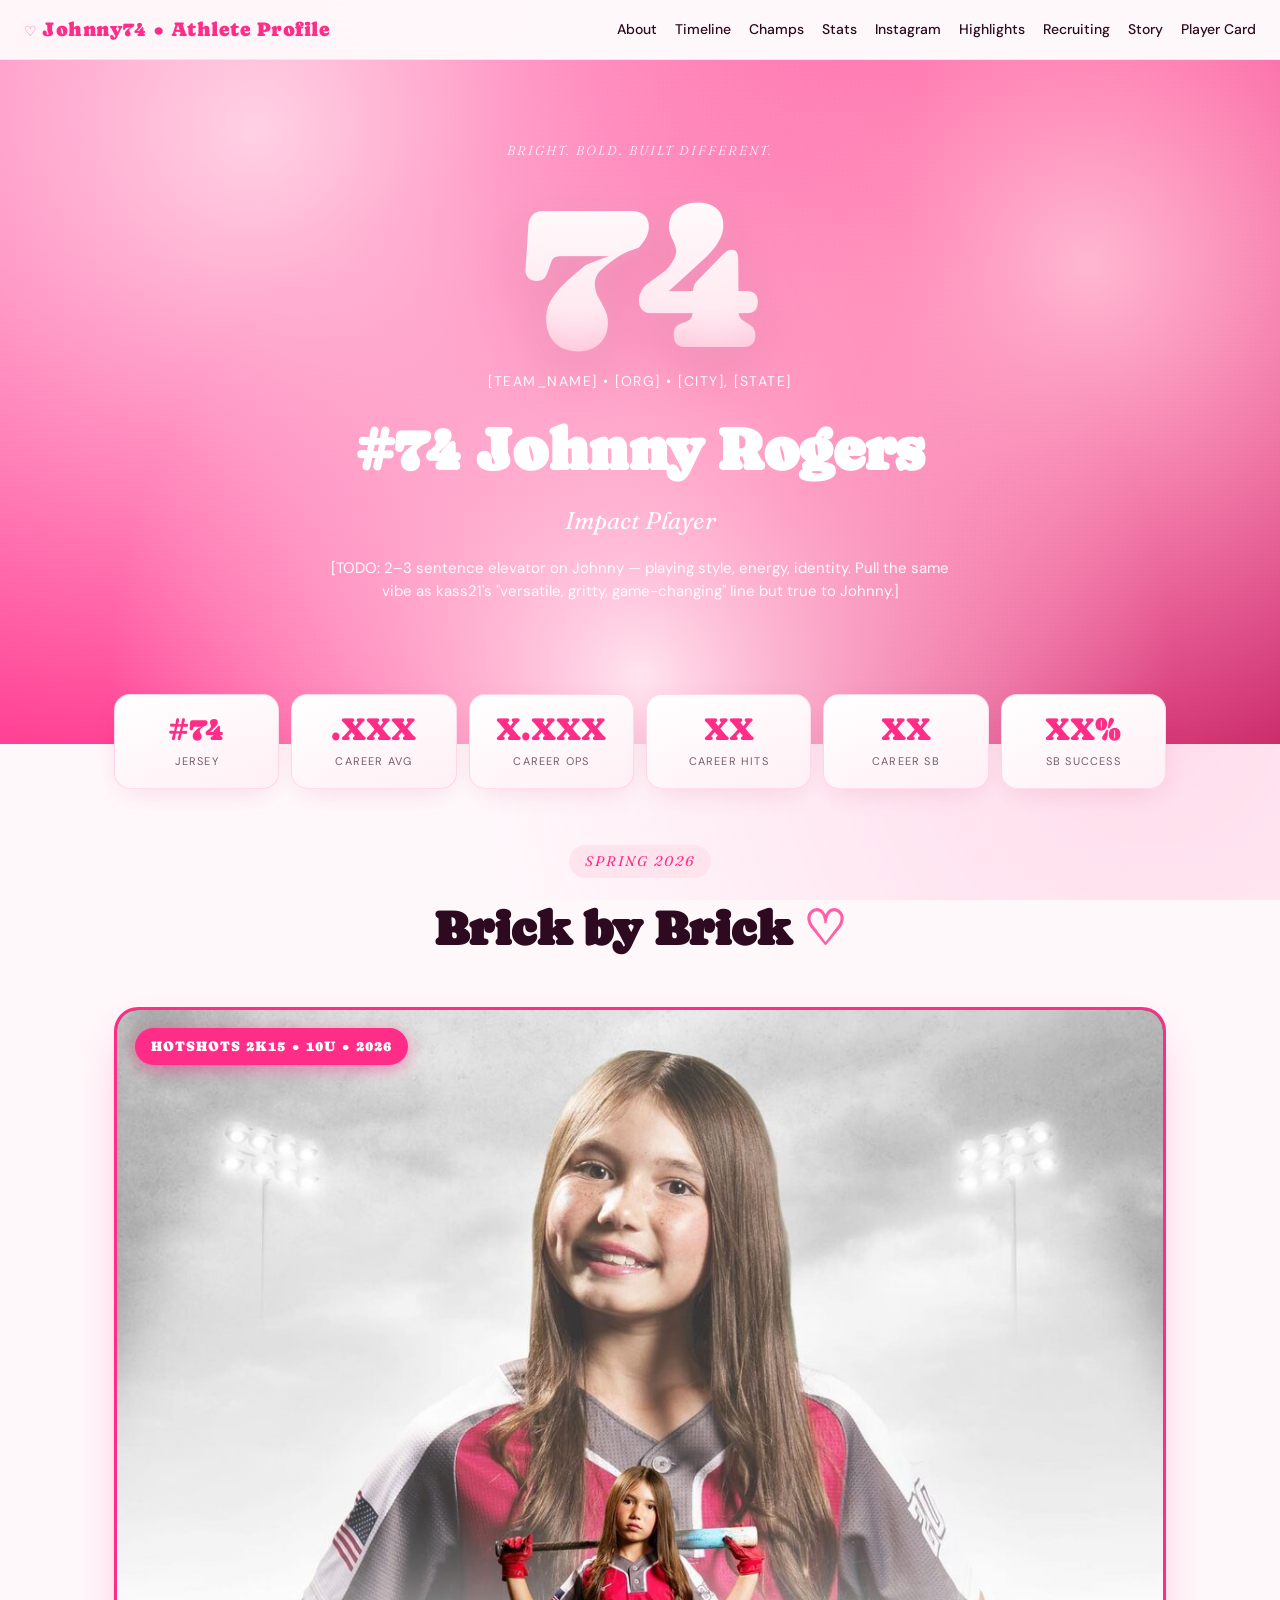
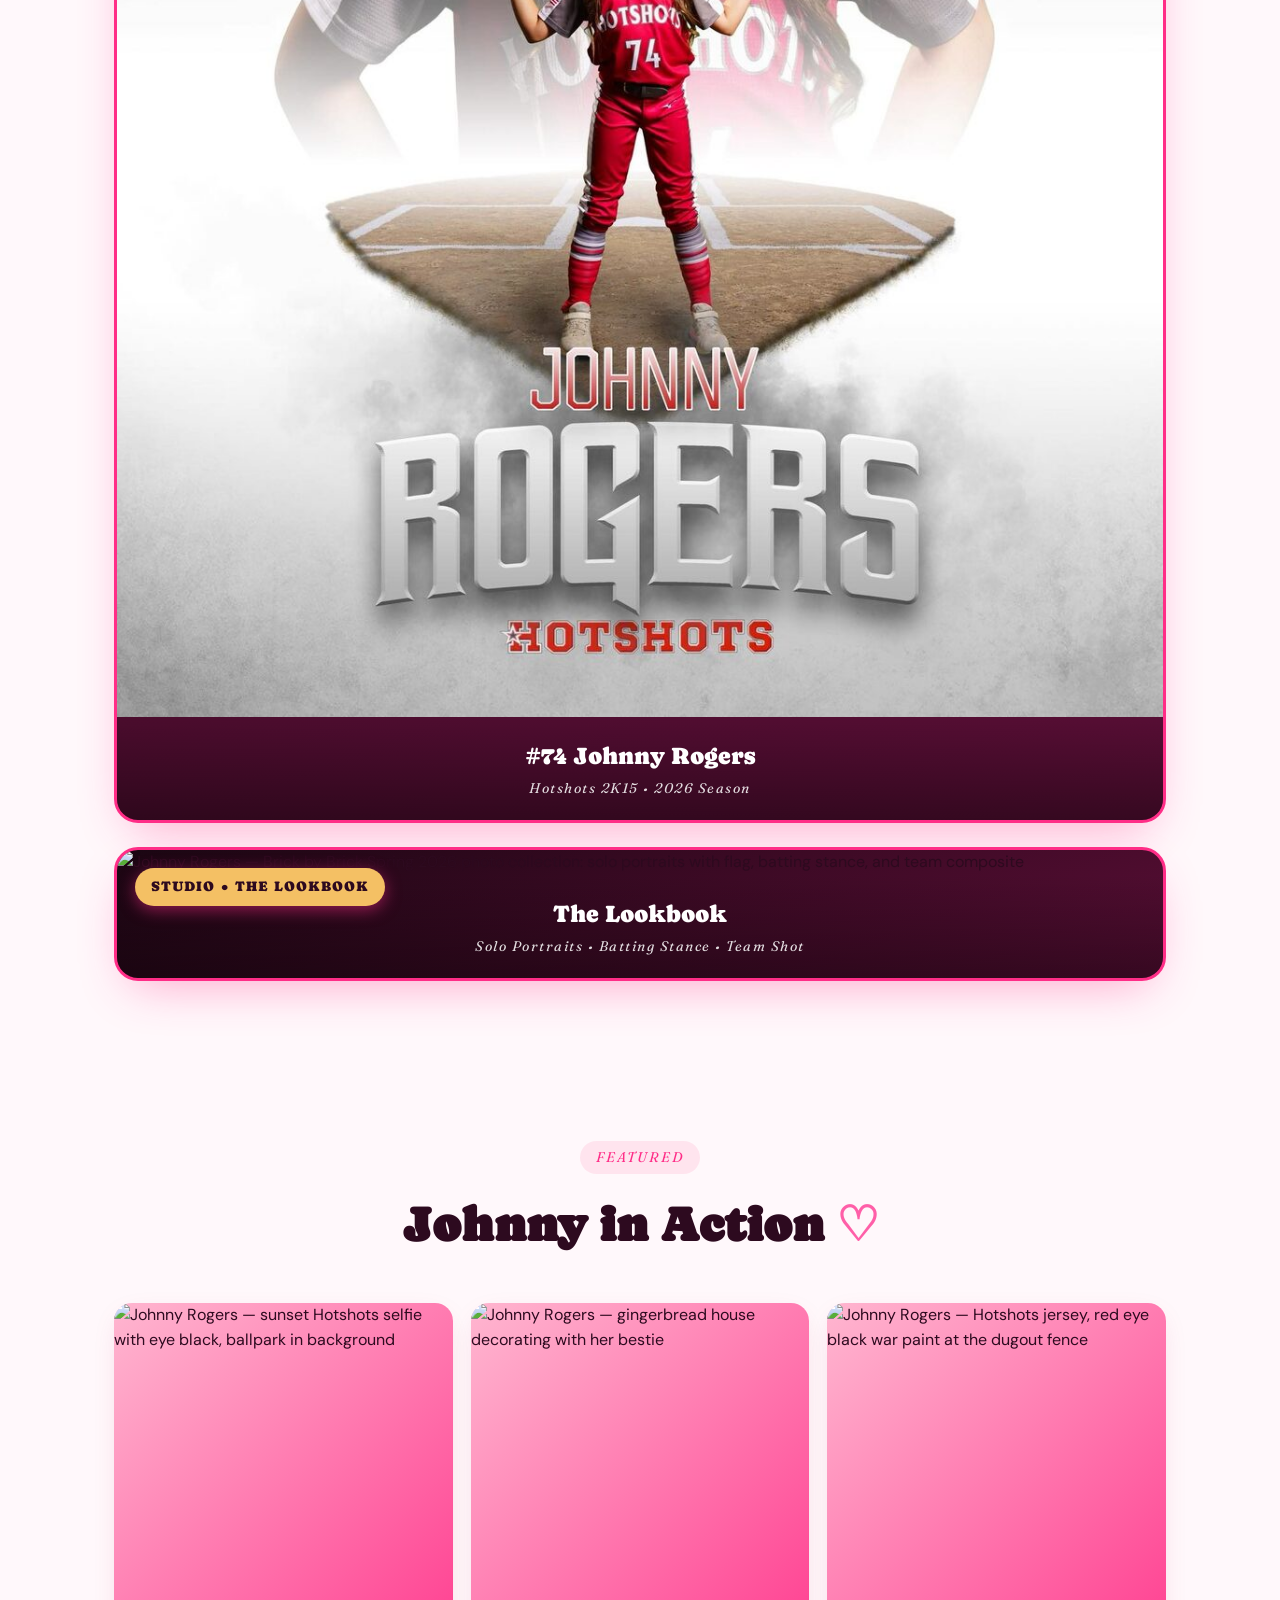
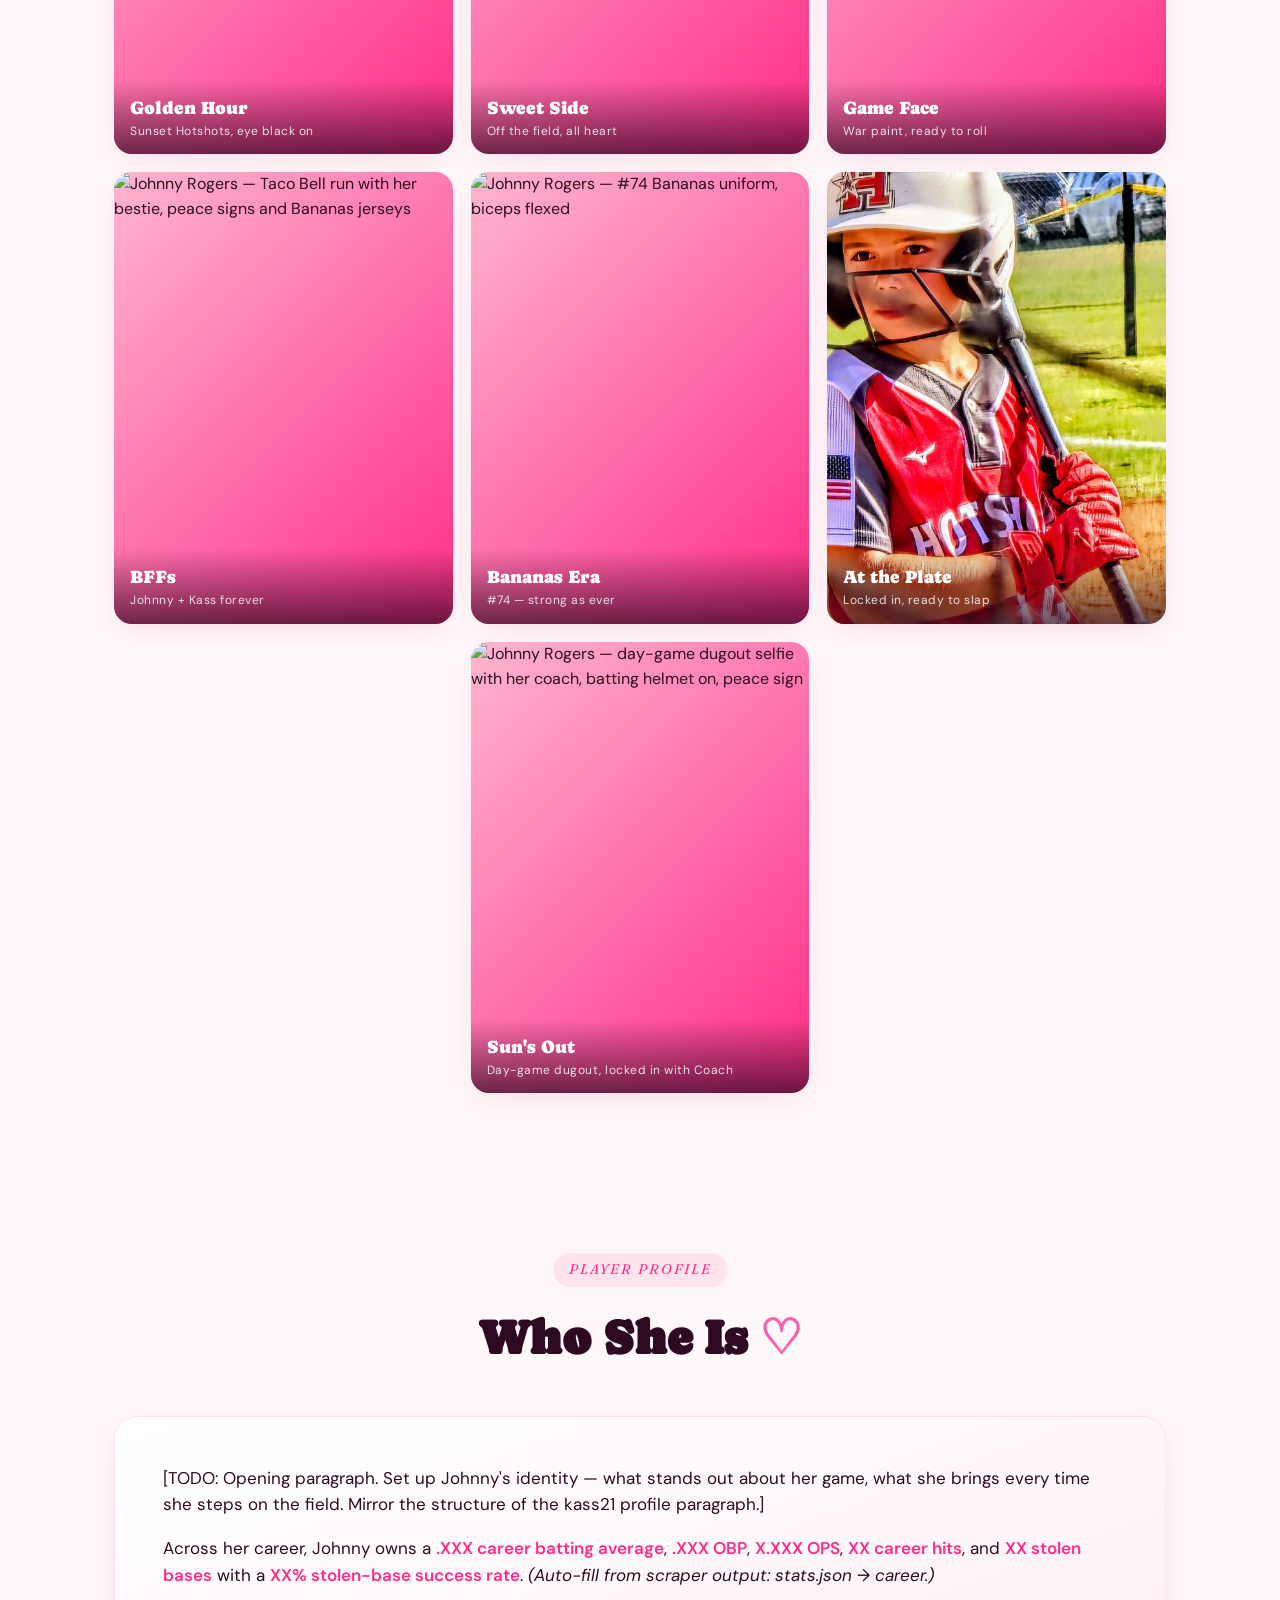
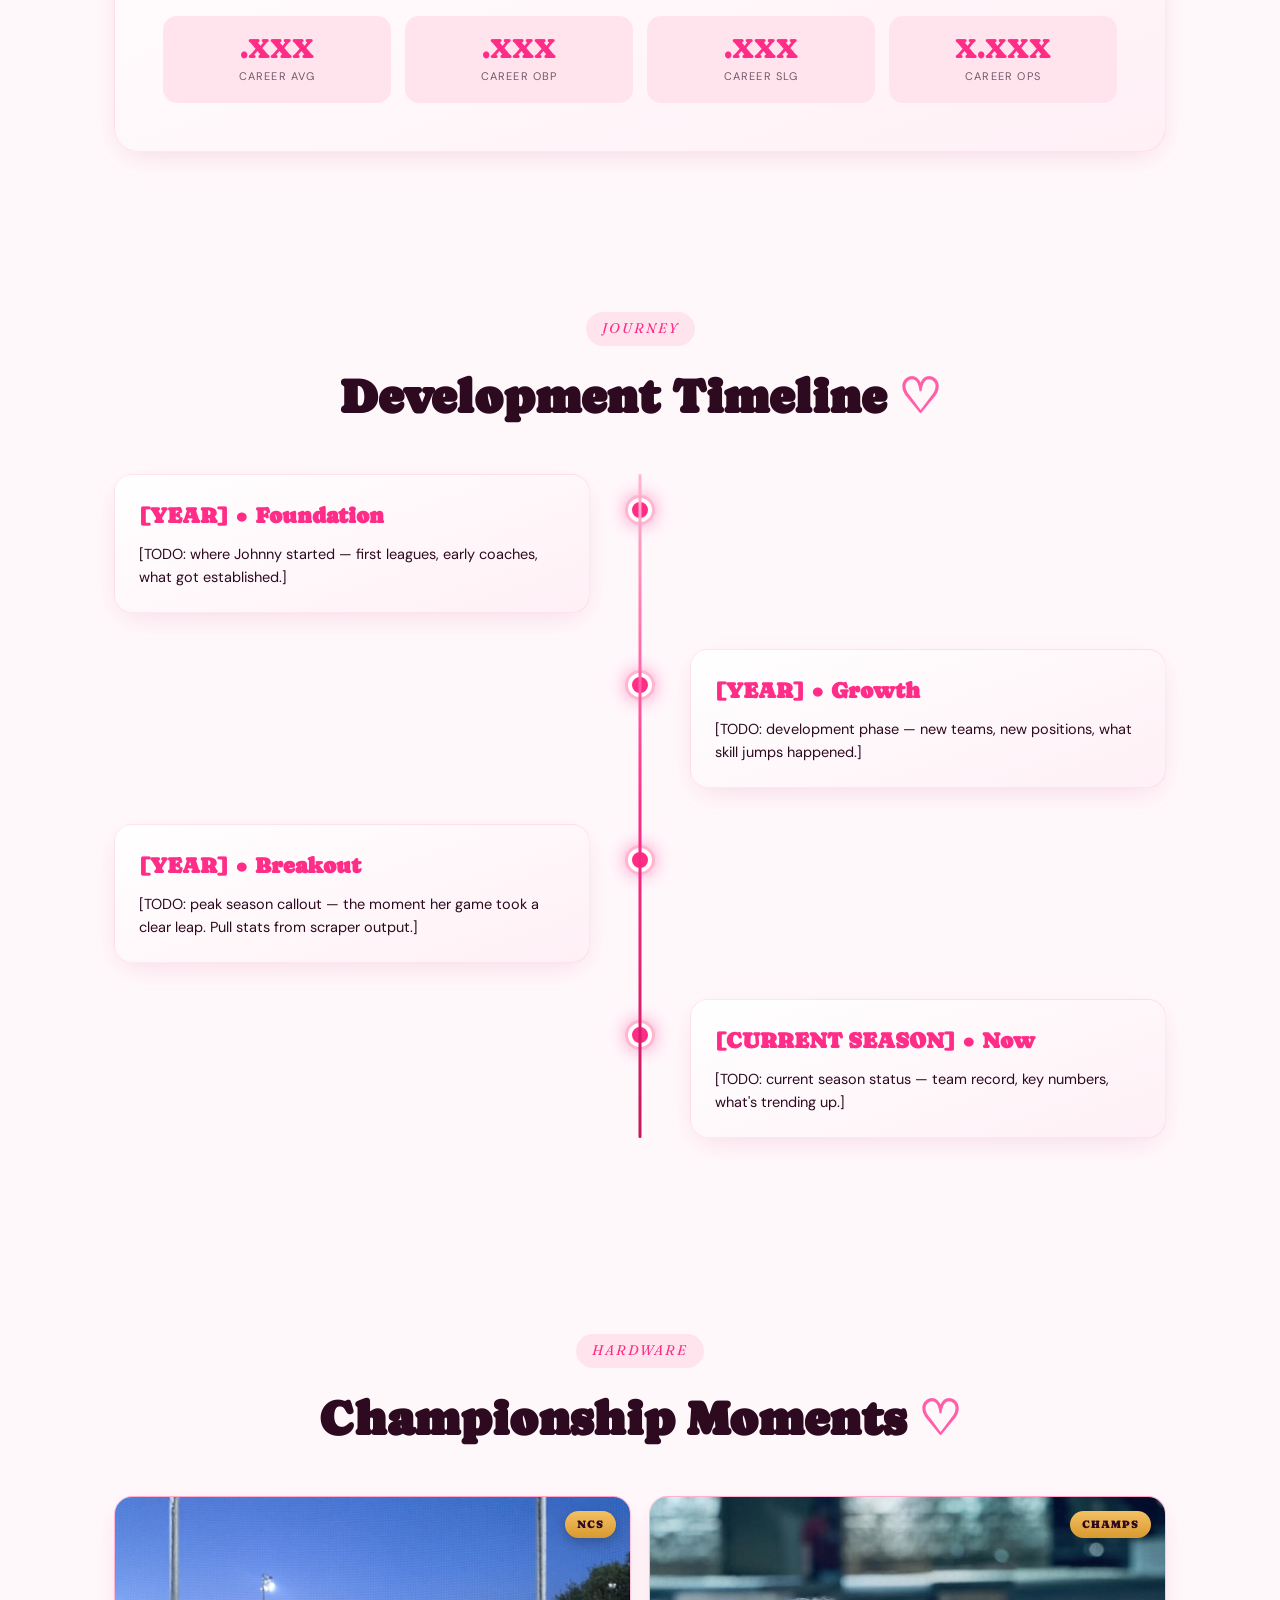
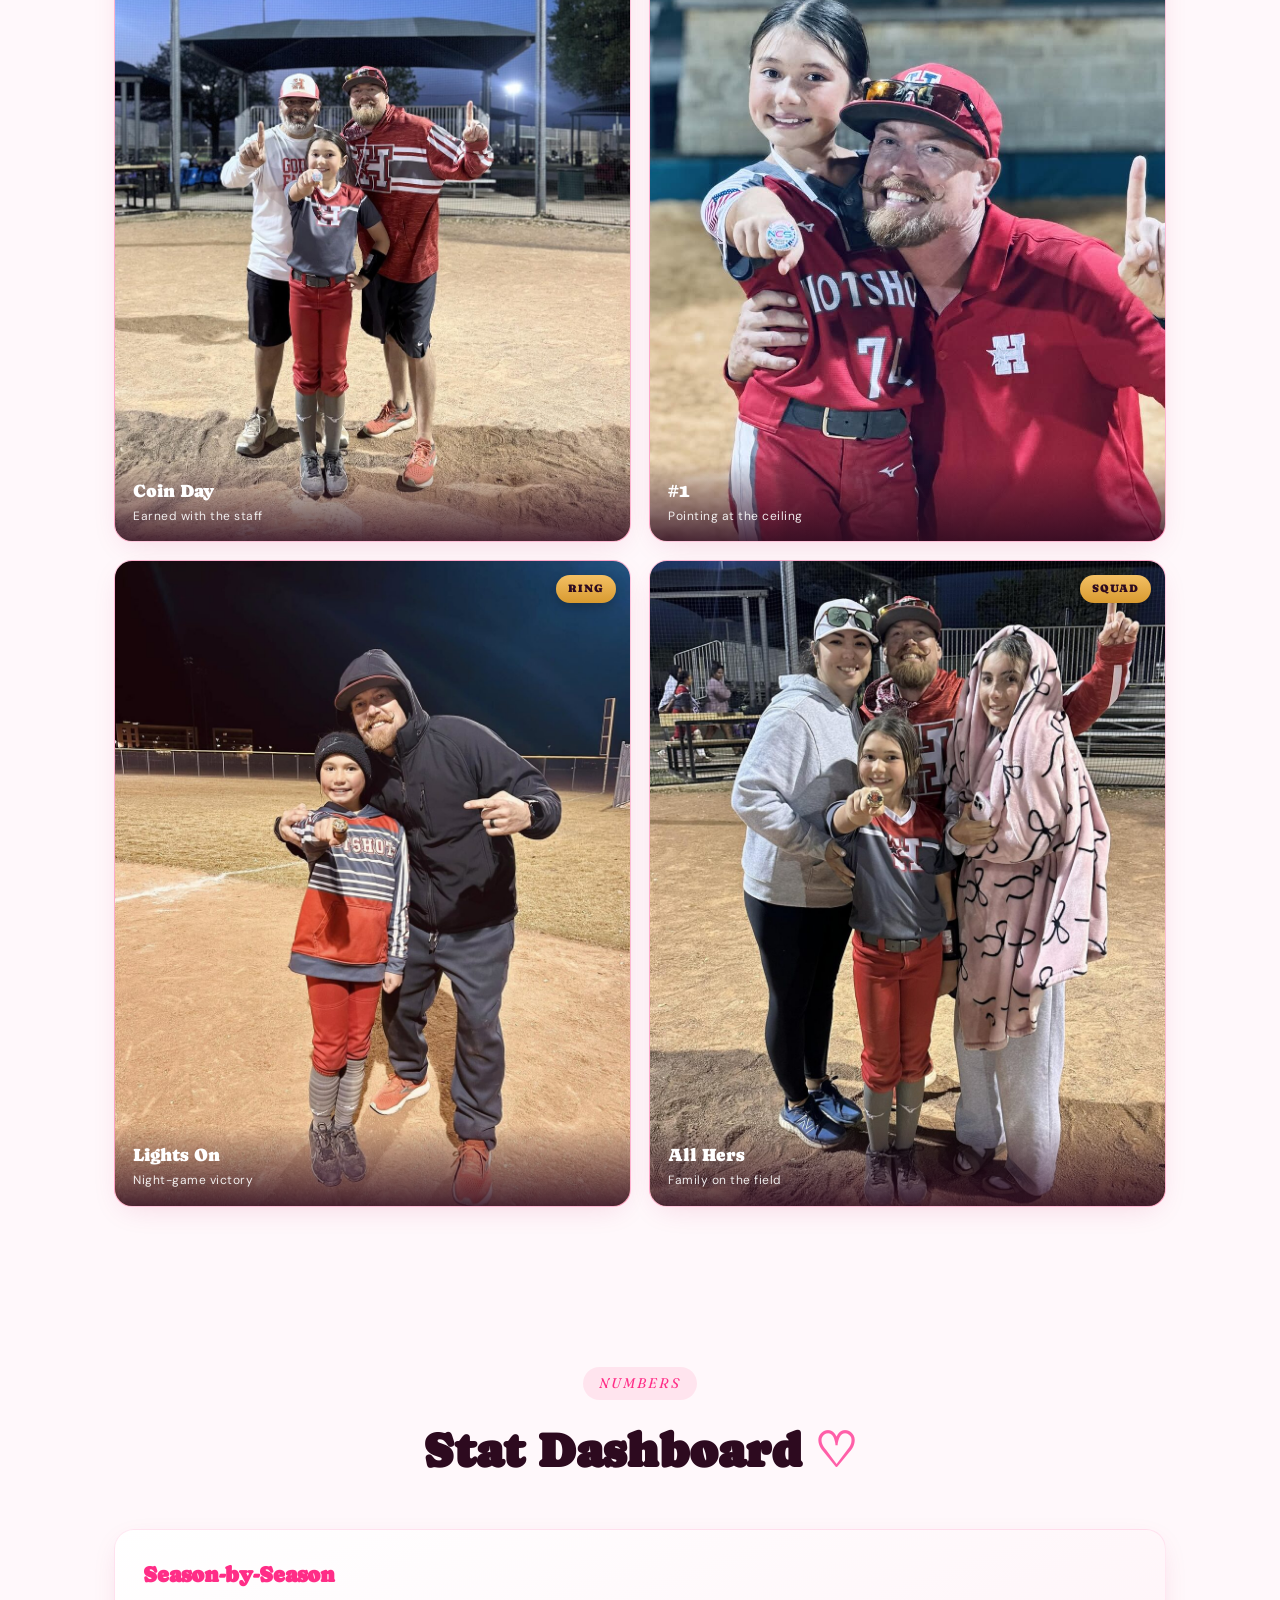
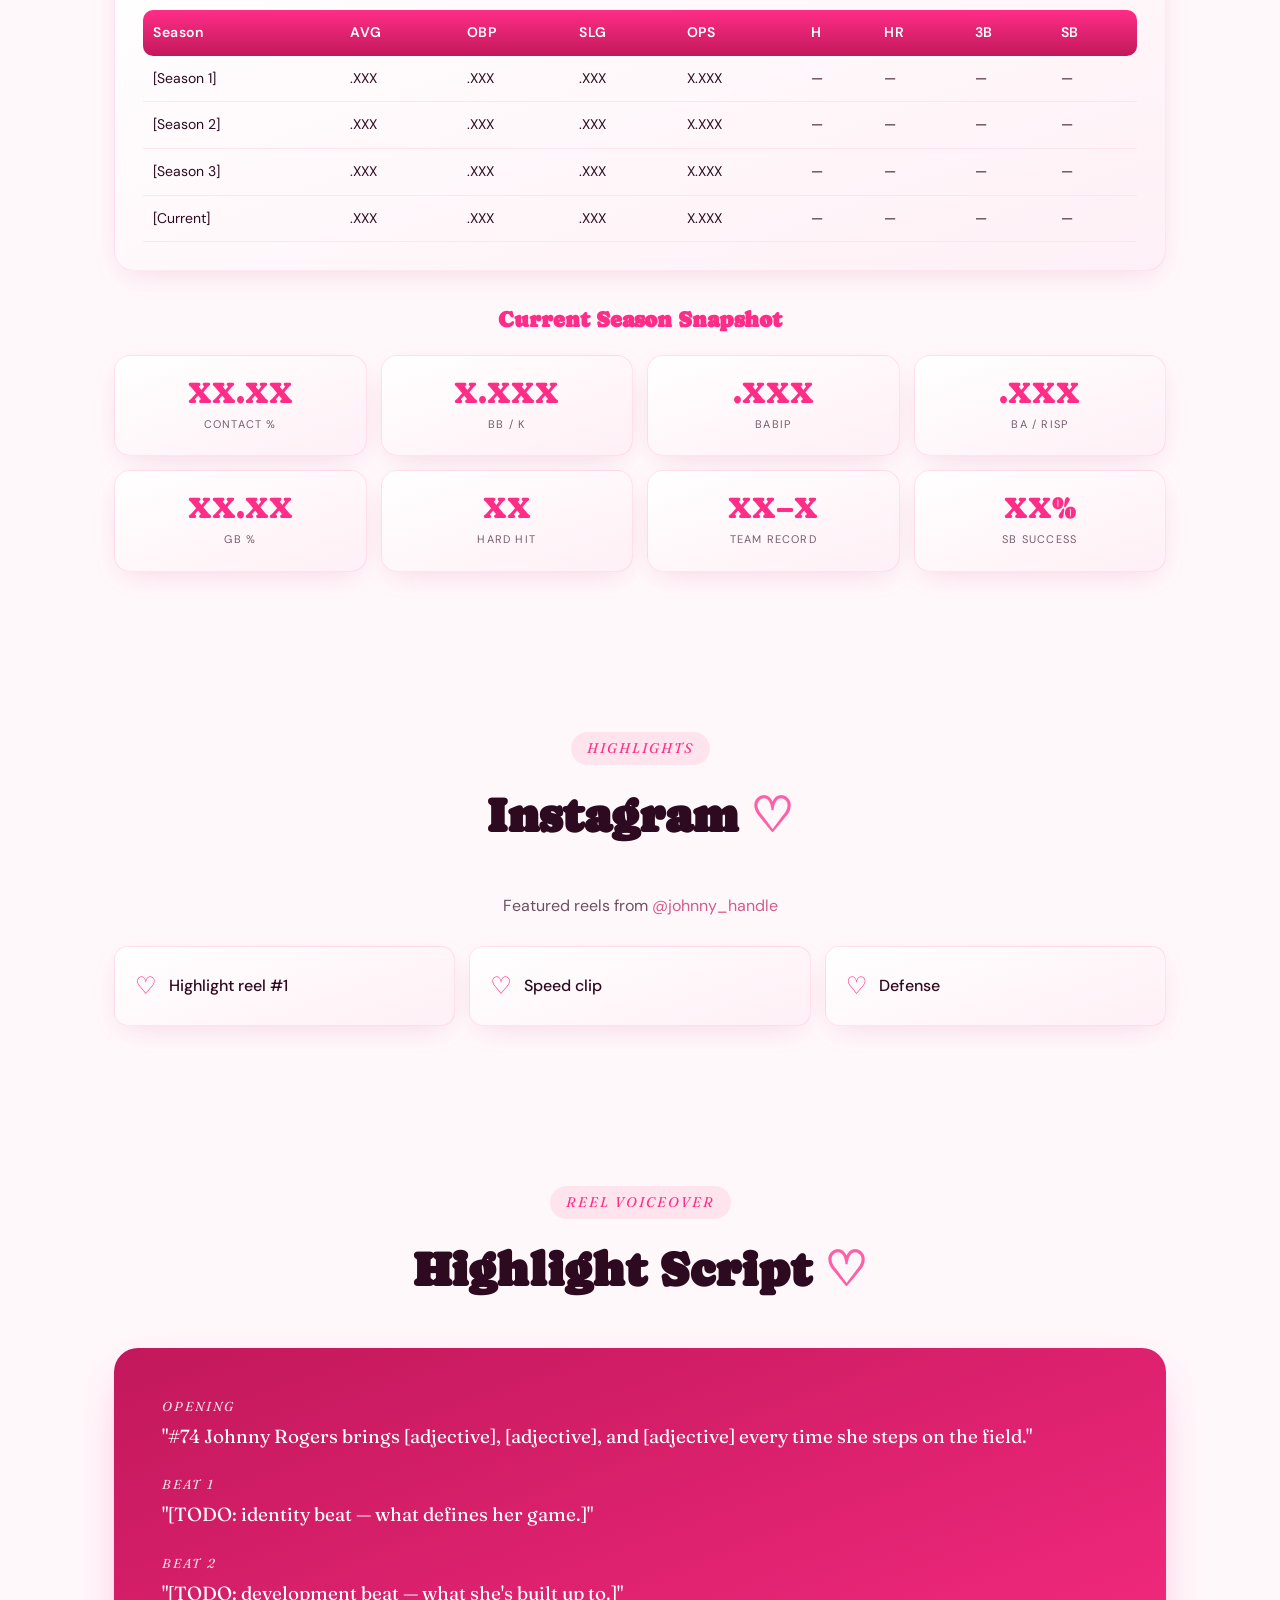
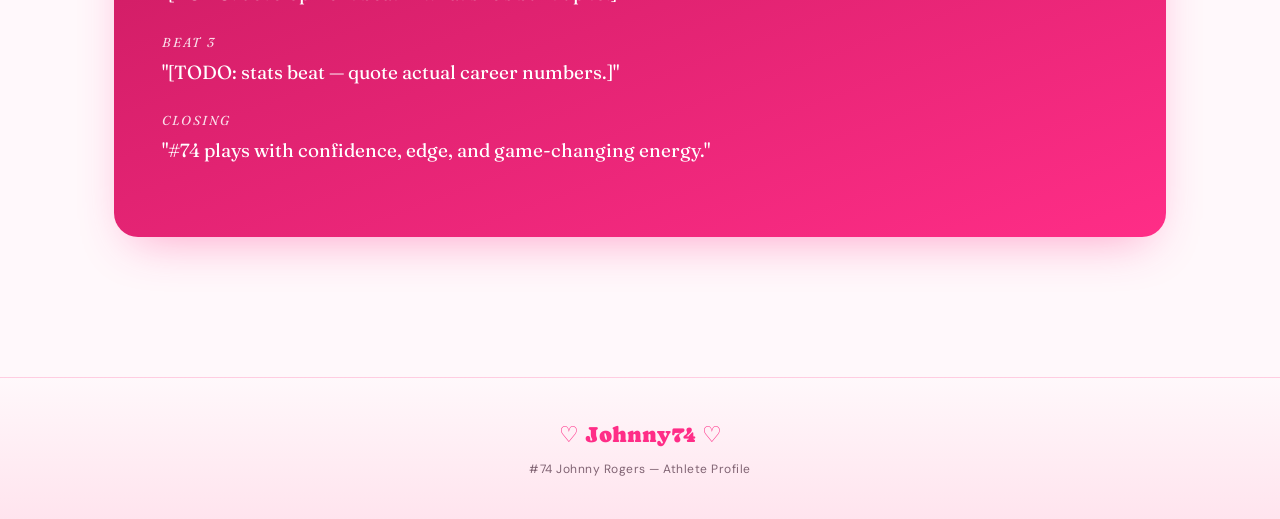
==== commit 8eb750cd: "Add files via upload" ====
--- a/index.html
+++ b/index.html
@@ -159,6 +159,7 @@
   transition:transform .5s ease;
 }
 .gallery .tile:hover img{transform:scale(1.04)}
+
 .gallery .caption{
   position:relative;z-index:2;width:100%;padding:14px 16px;
   background:linear-gradient(180deg,transparent 0%,rgba(45,10,31,.7) 100%);
@@ -166,8 +167,9 @@
 }
 .gallery .caption .t{font-family:"Caprasimo",serif;font-size:18px}
 .gallery .caption .s{font-size:12px;opacity:.85;letter-spacing:.5px}
-@media(max-width:760px){.gallery{grid-template-columns:1fr 1fr;gap:12px}}
-@media(max-width:480px){.gallery{grid-template-columns:1fr}}
+.gallery .tile-center{grid-column:2 / 3}
+@media(max-width:760px){.gallery{grid-template-columns:1fr 1fr;gap:12px}.gallery .tile-center{grid-column:auto}}
+@media(max-width:480px){.gallery{grid-template-columns:1fr}.gallery .tile-center{grid-column:auto}}
 
 /* ────── pro-poster feature card ────── */
 .poster-feature{
@@ -405,6 +407,15 @@
       <div class="pc-sub">Hotshots 2K15 • 2026 Season</div>
     </div>
   </div>
+
+  <div class="poster-feature" style="margin-top:24px">
+    <div class="poster-banner" style="background:var(--gold);color:var(--plum)">Studio • The Lookbook</div>
+    <img src="photos/studio-composite.jpeg" alt="Johnny Rogers — Brick by Brick Spring 2026 photo collection: solo portraits with flag, batting stance, and team composite">
+    <div class="poster-caption">
+      <div class="pc-title">The Lookbook</div>
+      <div class="pc-sub">Solo Portraits • Batting Stance • Team Shot</div>
+    </div>
+  </div>
 </section>
 
 <!-- ───────────── PHOTOS ───────────── -->
@@ -437,6 +448,10 @@
     <div class="tile">
       <img src="photos/at-bat.jpeg" alt="Johnny Rogers — Hotshots #74 at the plate, batting helmet, gripping the bat" loading="lazy">
       <div class="caption"><div class="t">At the Plate</div><div class="s">Locked in, ready to slap</div></div>
+    </div>
+    <div class="tile tile-center">
+      <img src="photos/coach-day.jpeg" alt="Johnny Rogers — day-game dugout selfie with her coach, batting helmet on, peace sign" loading="lazy">
+      <div class="caption"><div class="t">Sun's Out</div><div class="s">Day-game dugout, locked in with Coach</div></div>
     </div>
   </div>
 </section>
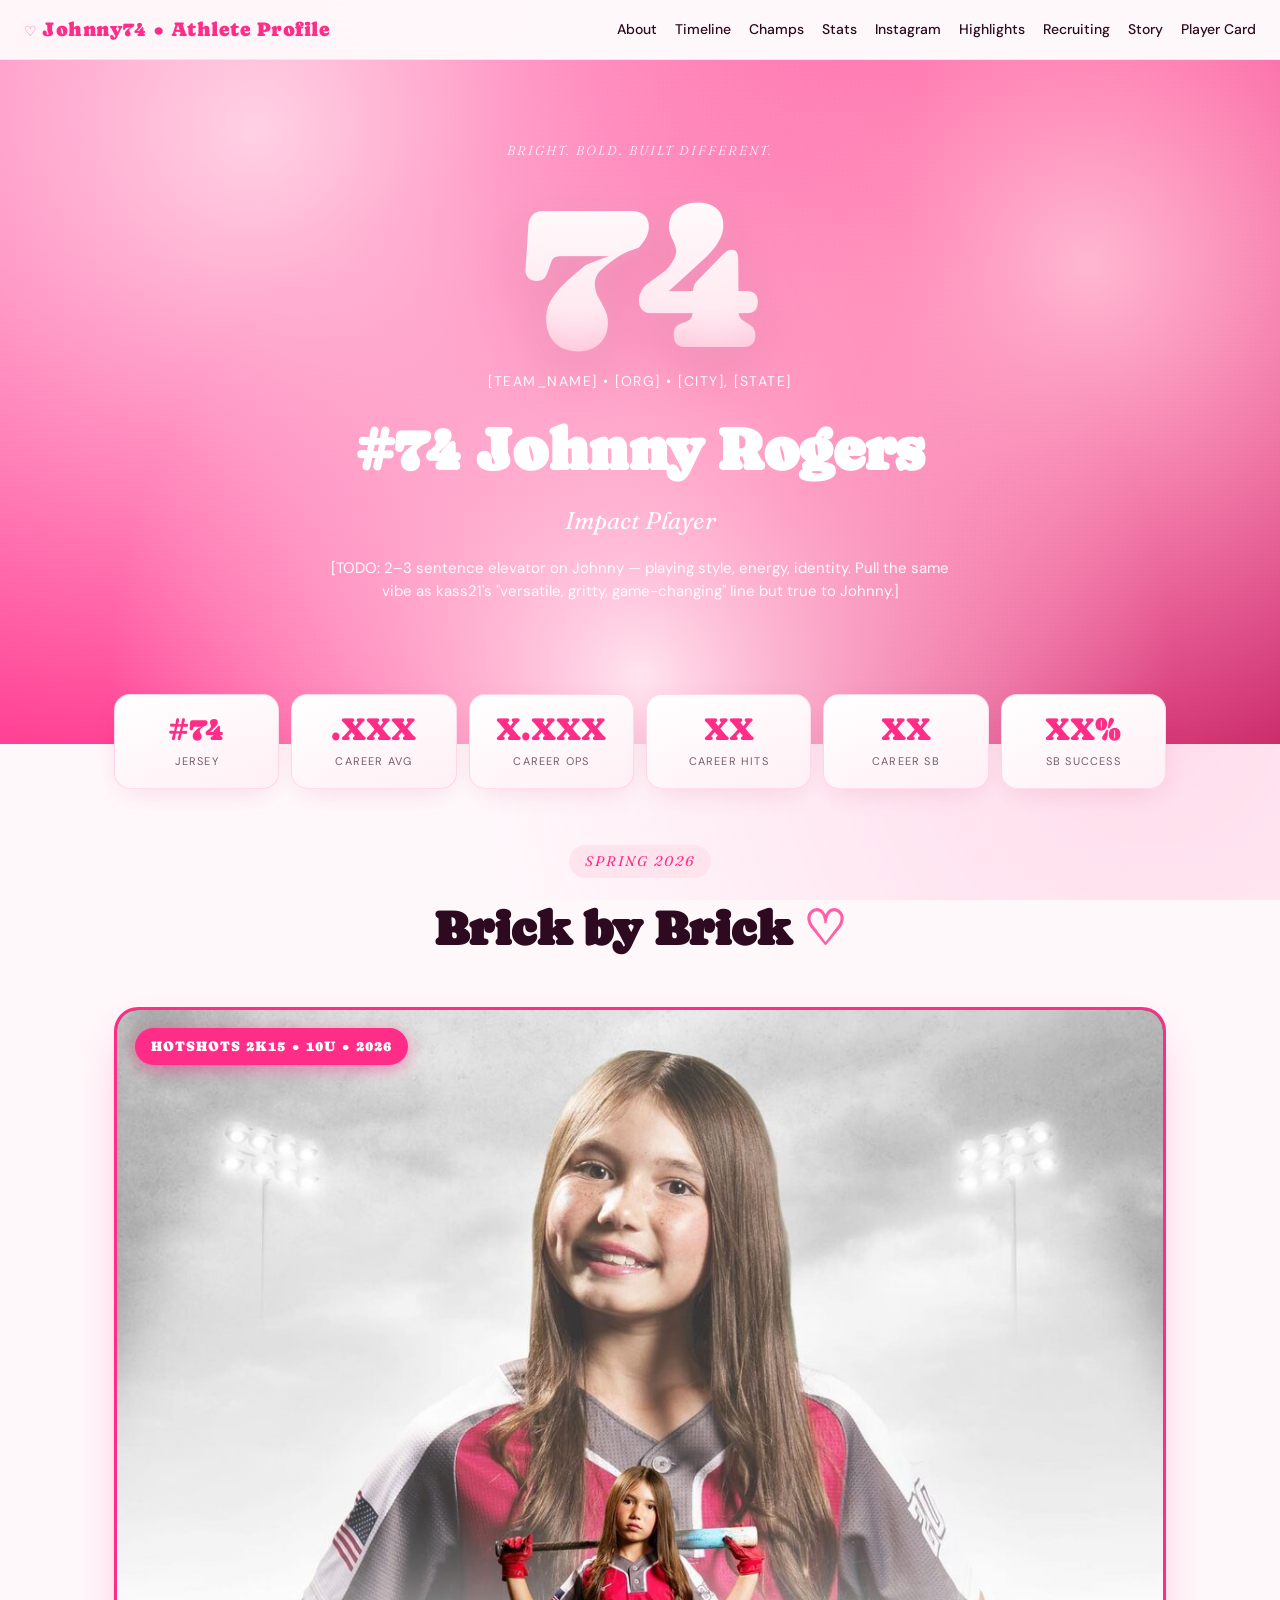
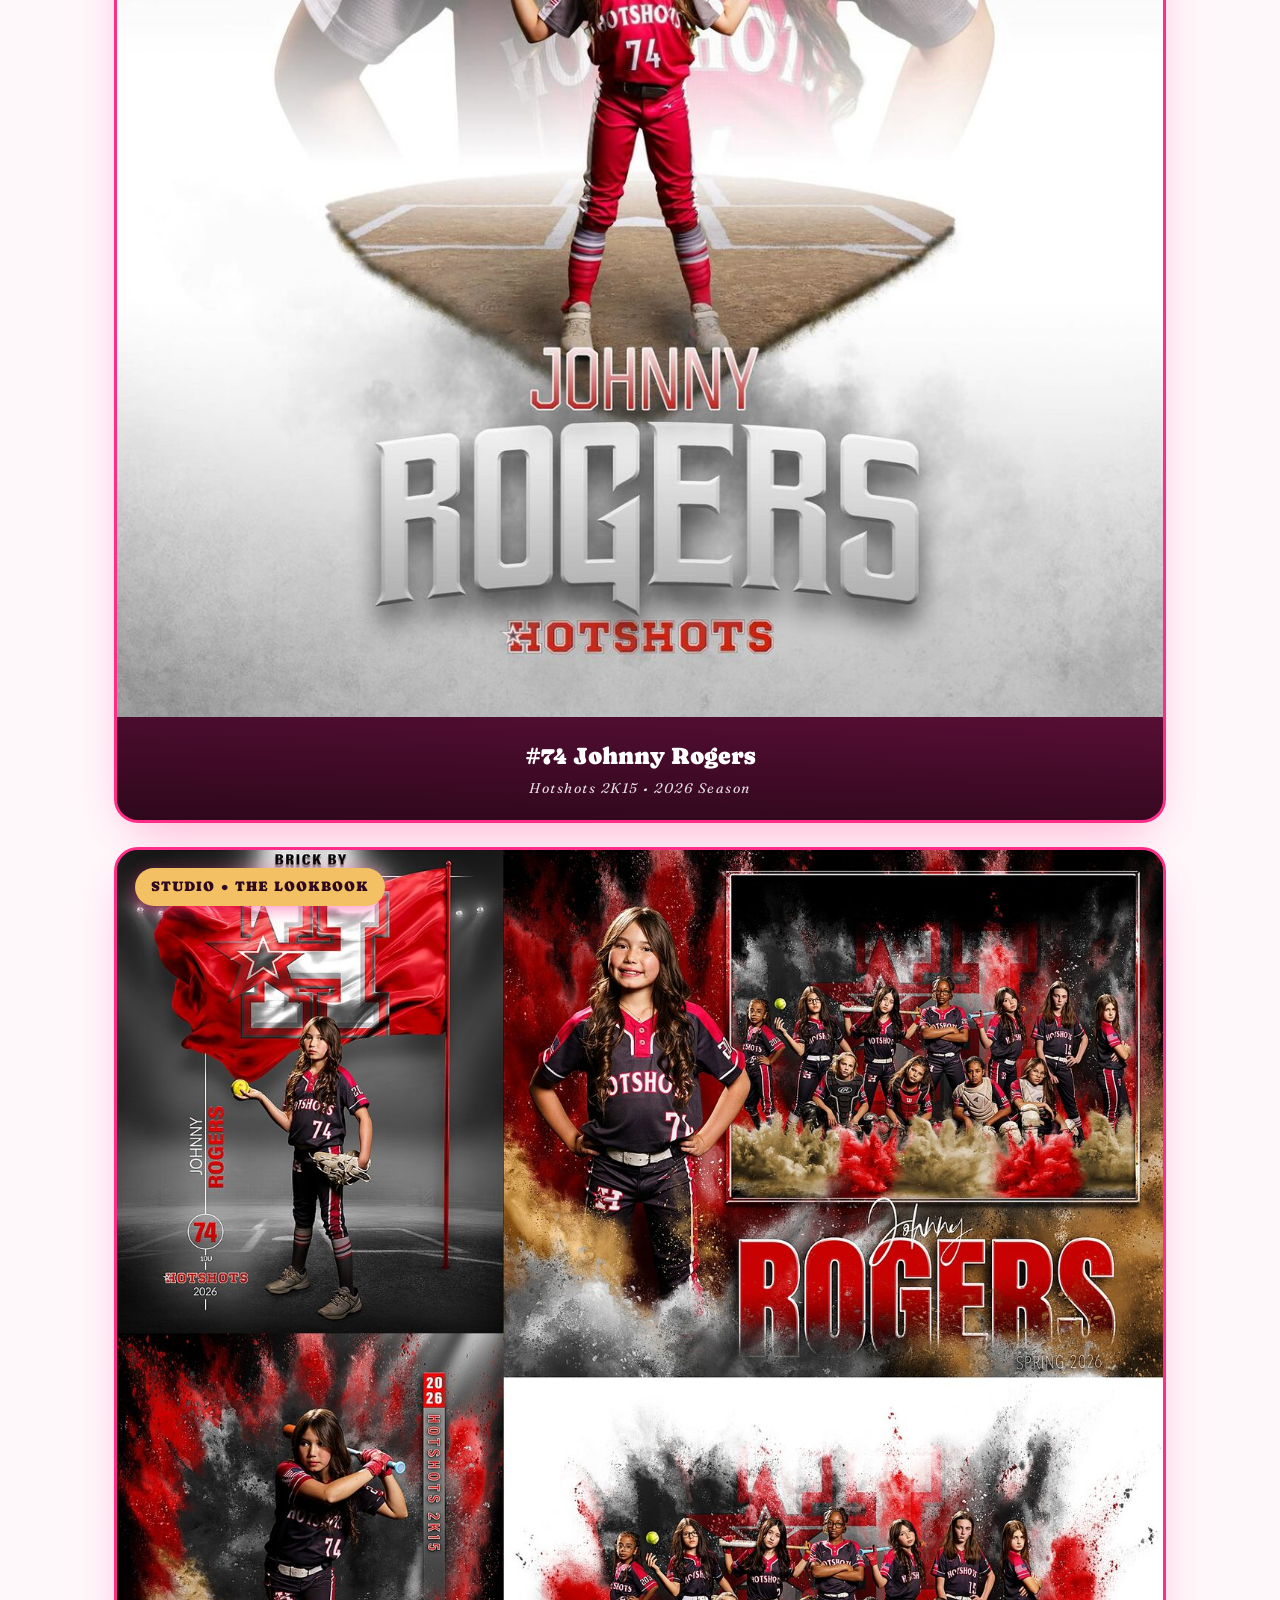
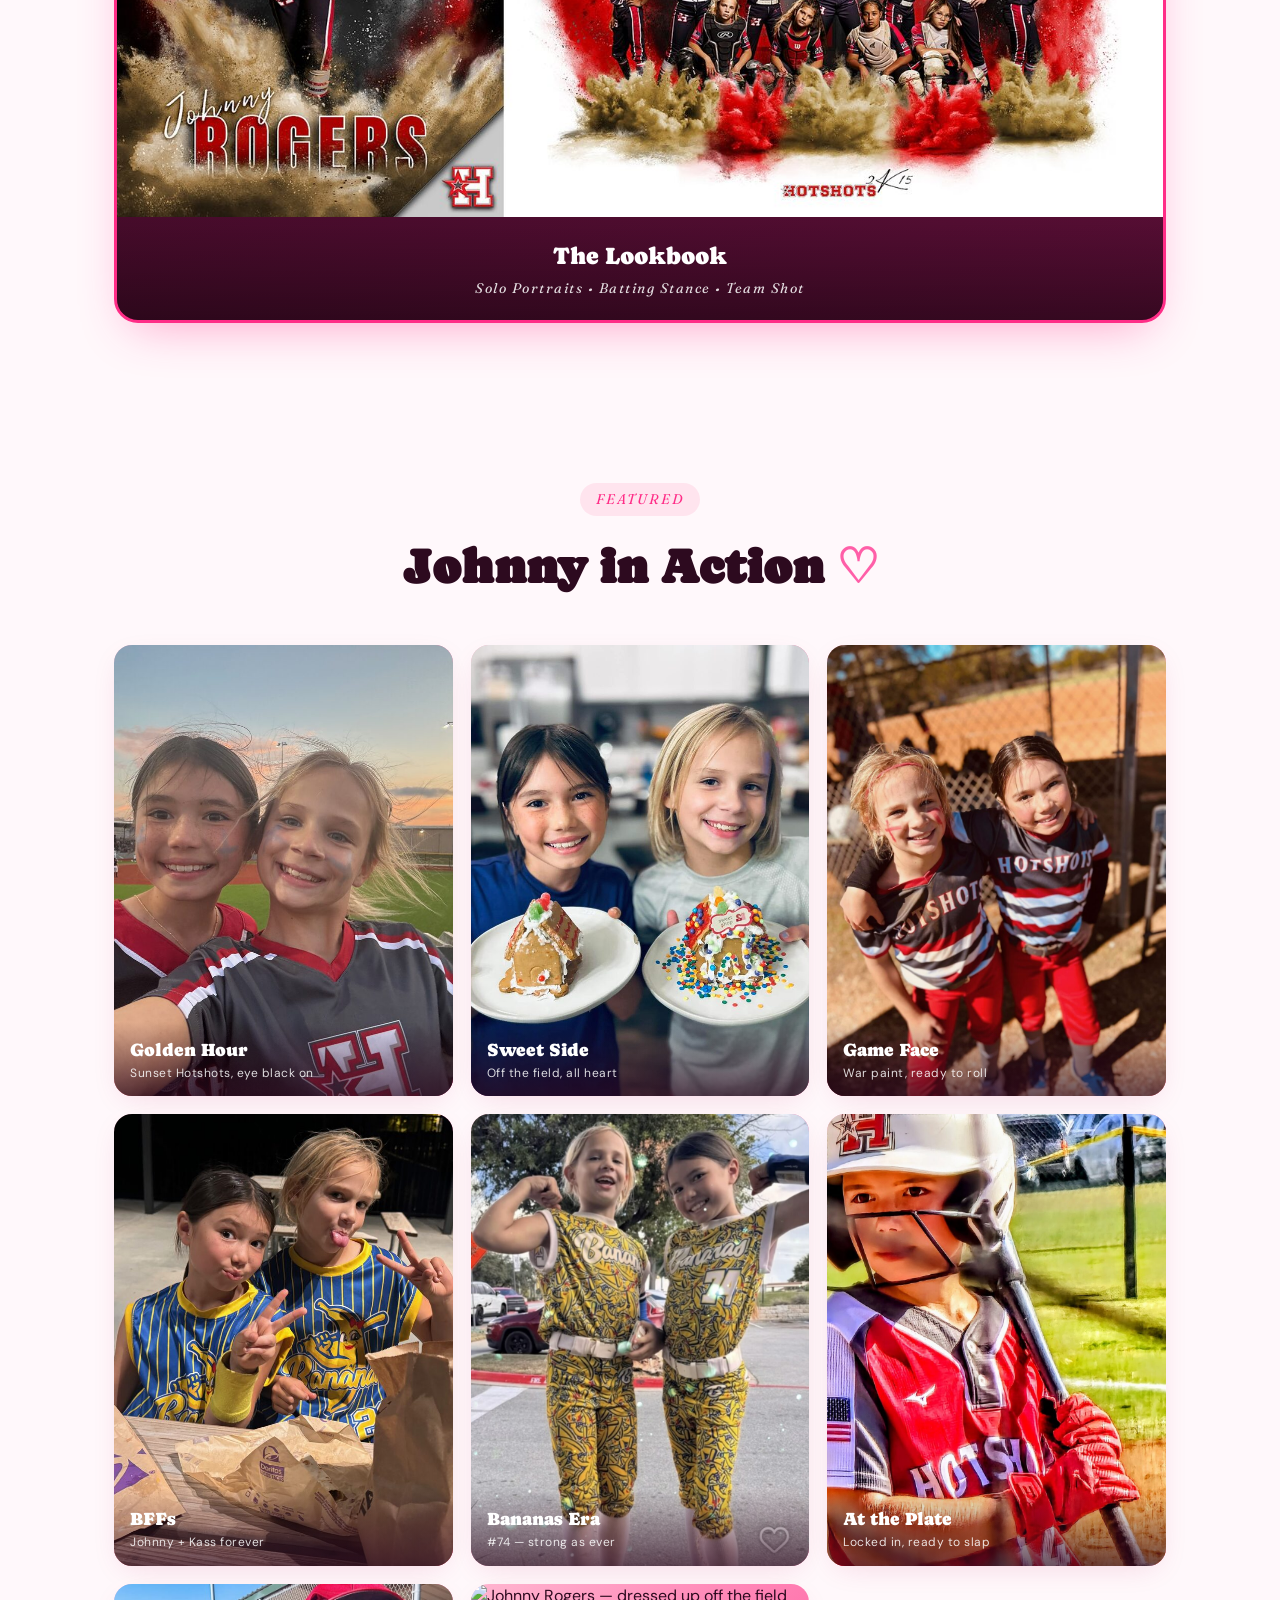
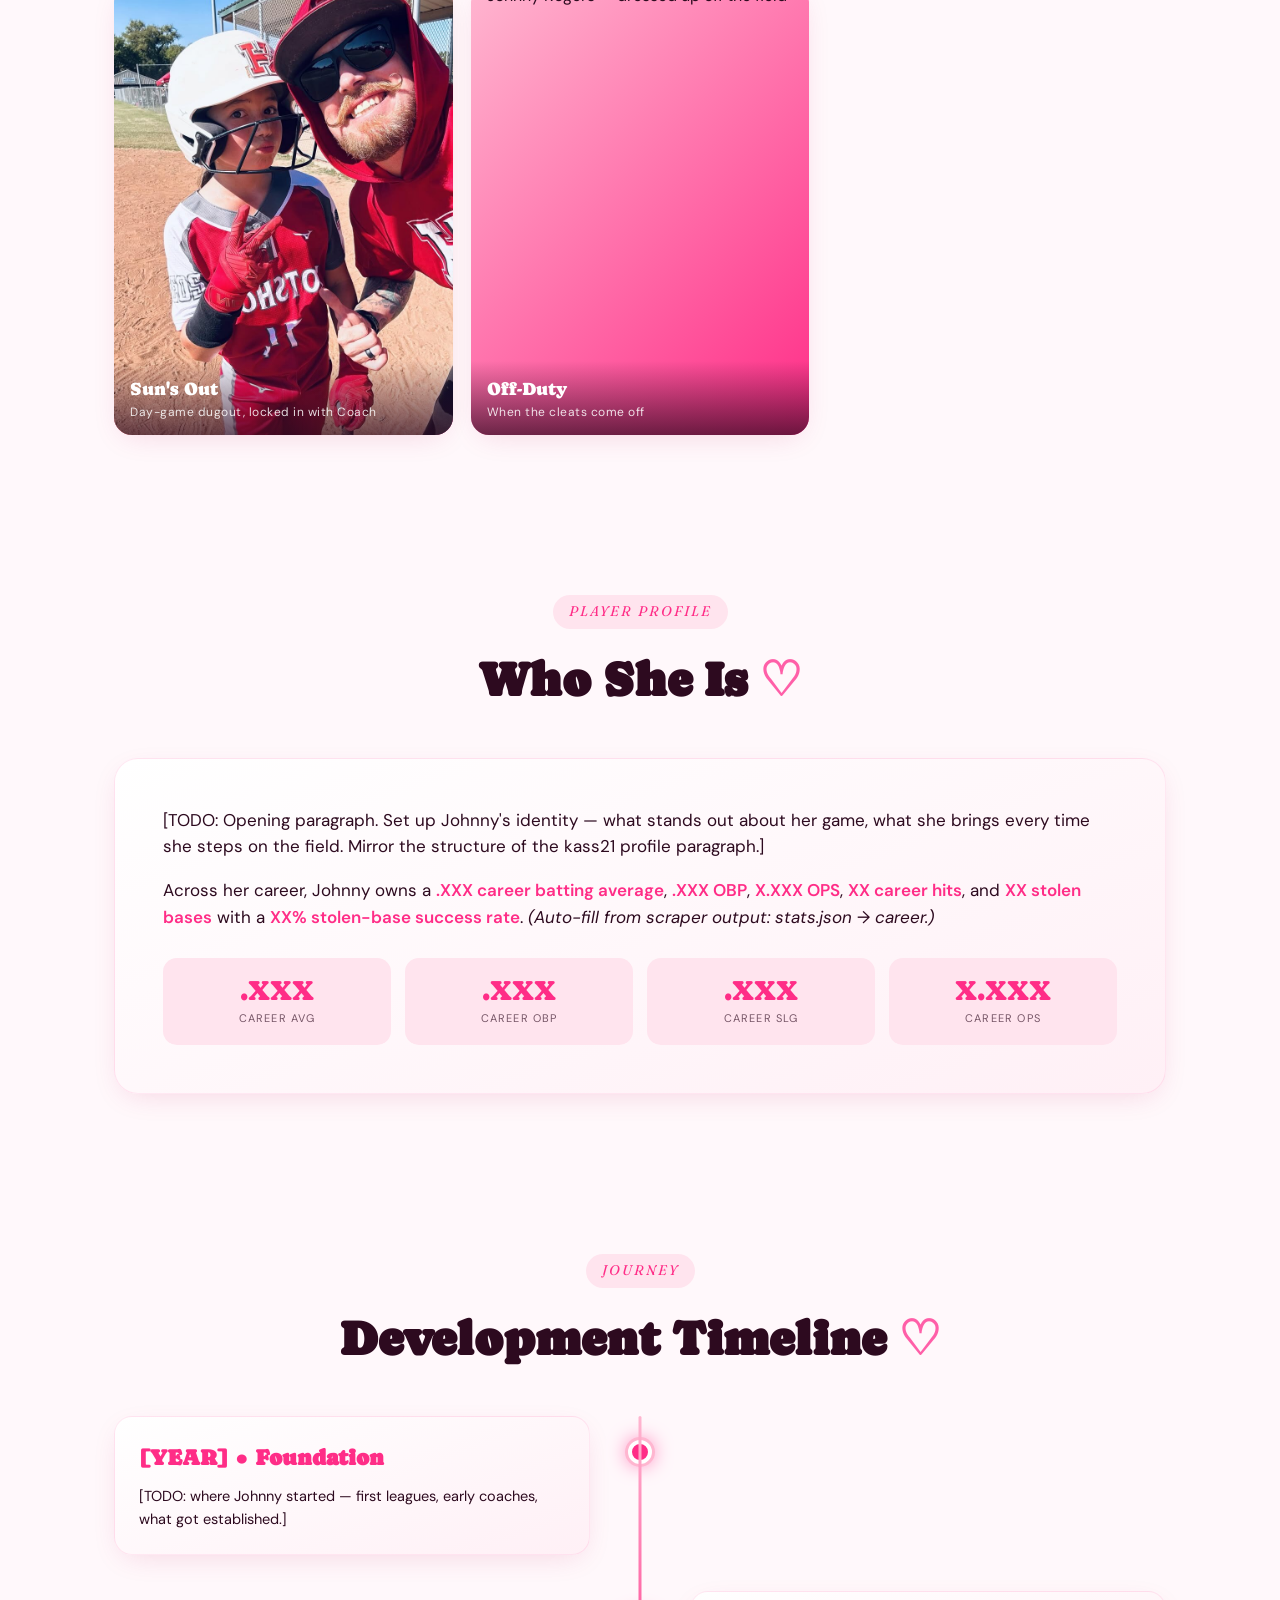
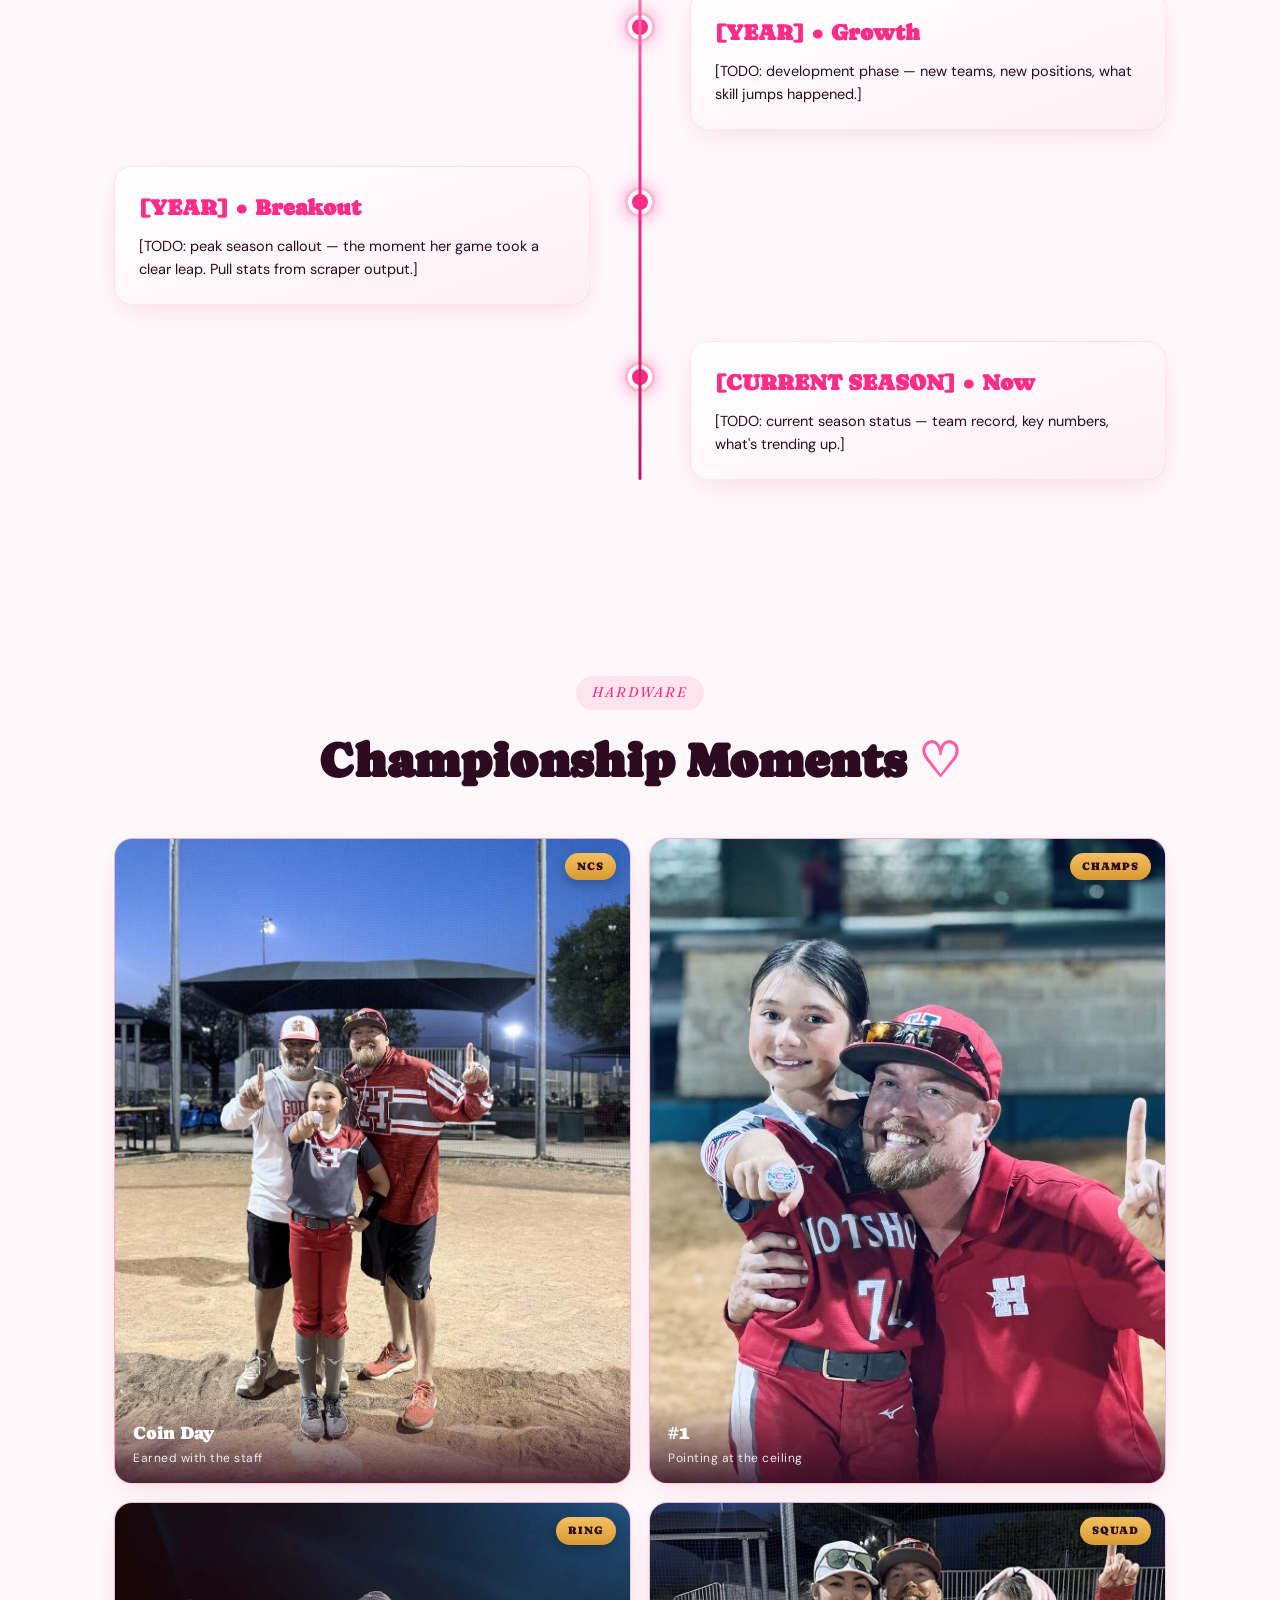
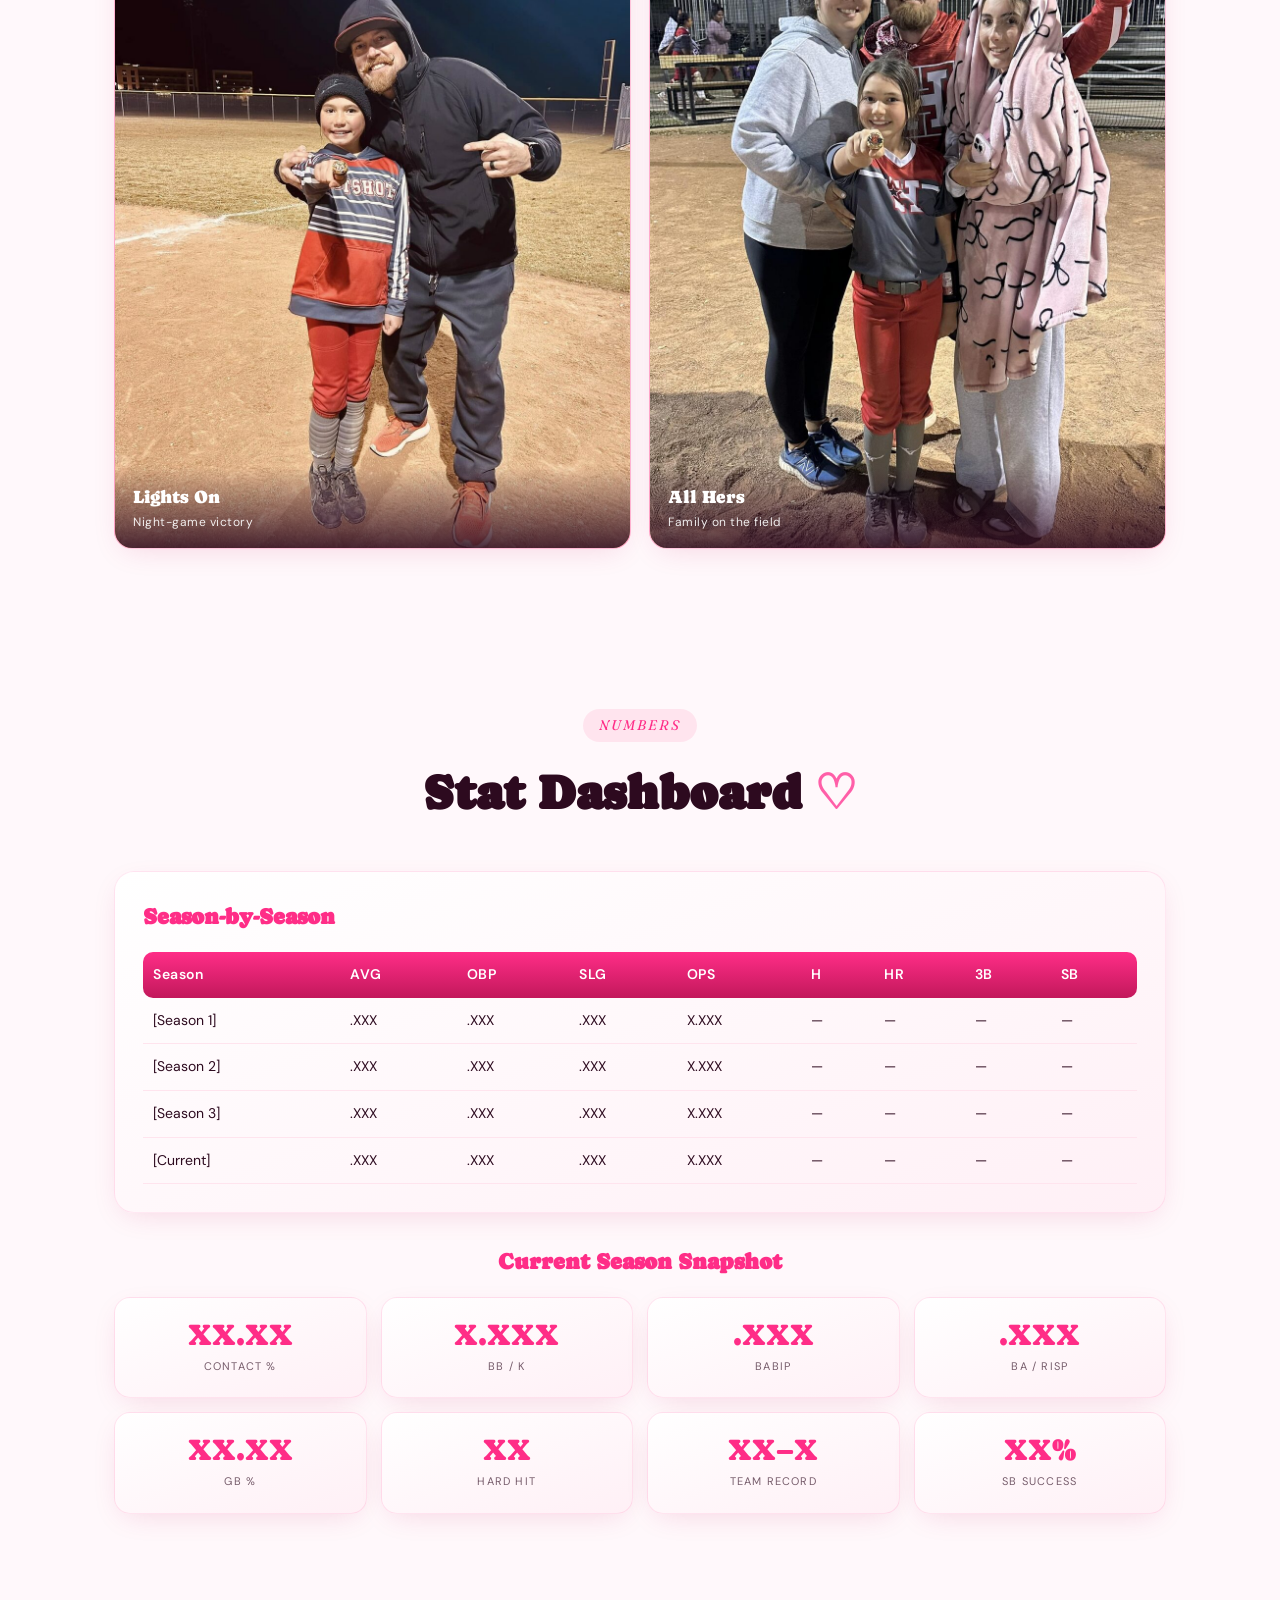
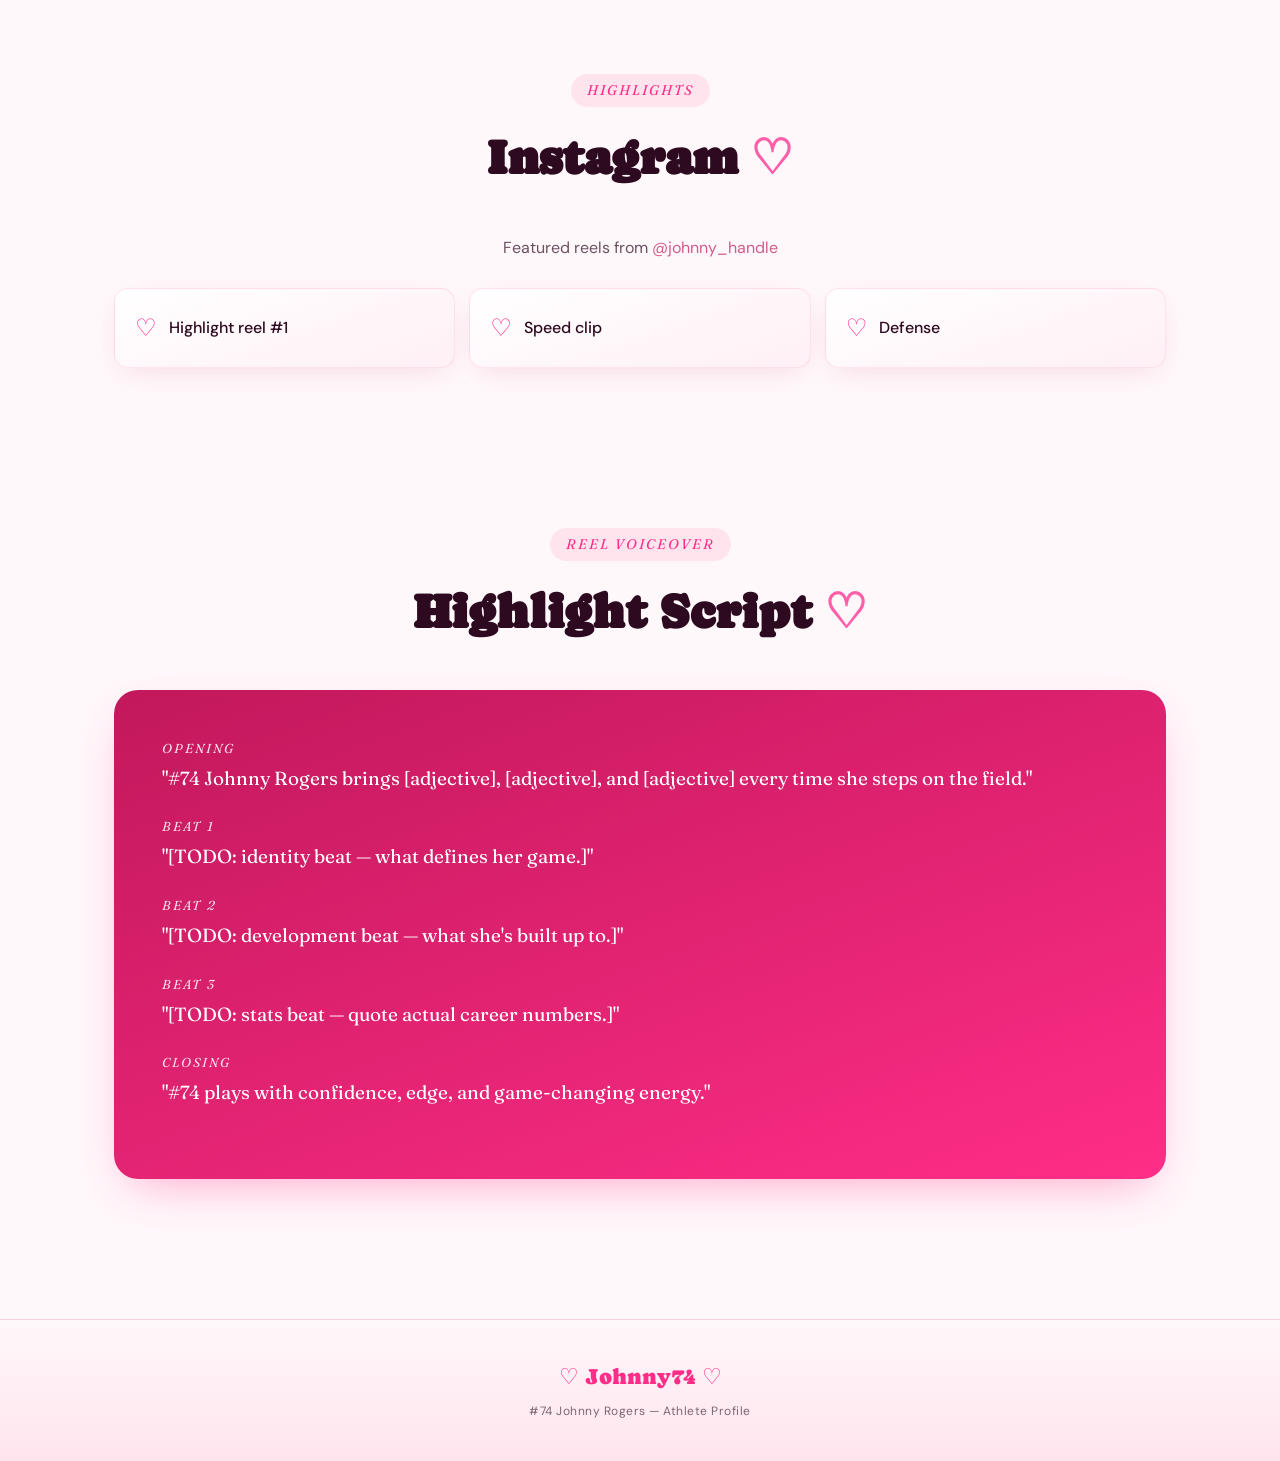
==== commit 6d91b147: "Add files via upload" ====
--- a/index.html
+++ b/index.html
@@ -449,9 +449,13 @@
       <img src="photos/at-bat.jpeg" alt="Johnny Rogers — Hotshots #74 at the plate, batting helmet, gripping the bat" loading="lazy">
       <div class="caption"><div class="t">At the Plate</div><div class="s">Locked in, ready to slap</div></div>
     </div>
-    <div class="tile tile-center">
+    <div class="tile">
       <img src="photos/coach-day.jpeg" alt="Johnny Rogers — day-game dugout selfie with her coach, batting helmet on, peace sign" loading="lazy">
       <div class="caption"><div class="t">Sun's Out</div><div class="s">Day-game dugout, locked in with Coach</div></div>
+    </div>
+    <div class="tile">
+      <img src="photos/off-duty.jpeg" alt="Johnny Rogers — dressed up off the field" loading="lazy">
+      <div class="caption"><div class="t">Off-Duty</div><div class="s">When the cleats come off</div></div>
     </div>
   </div>
 </section>
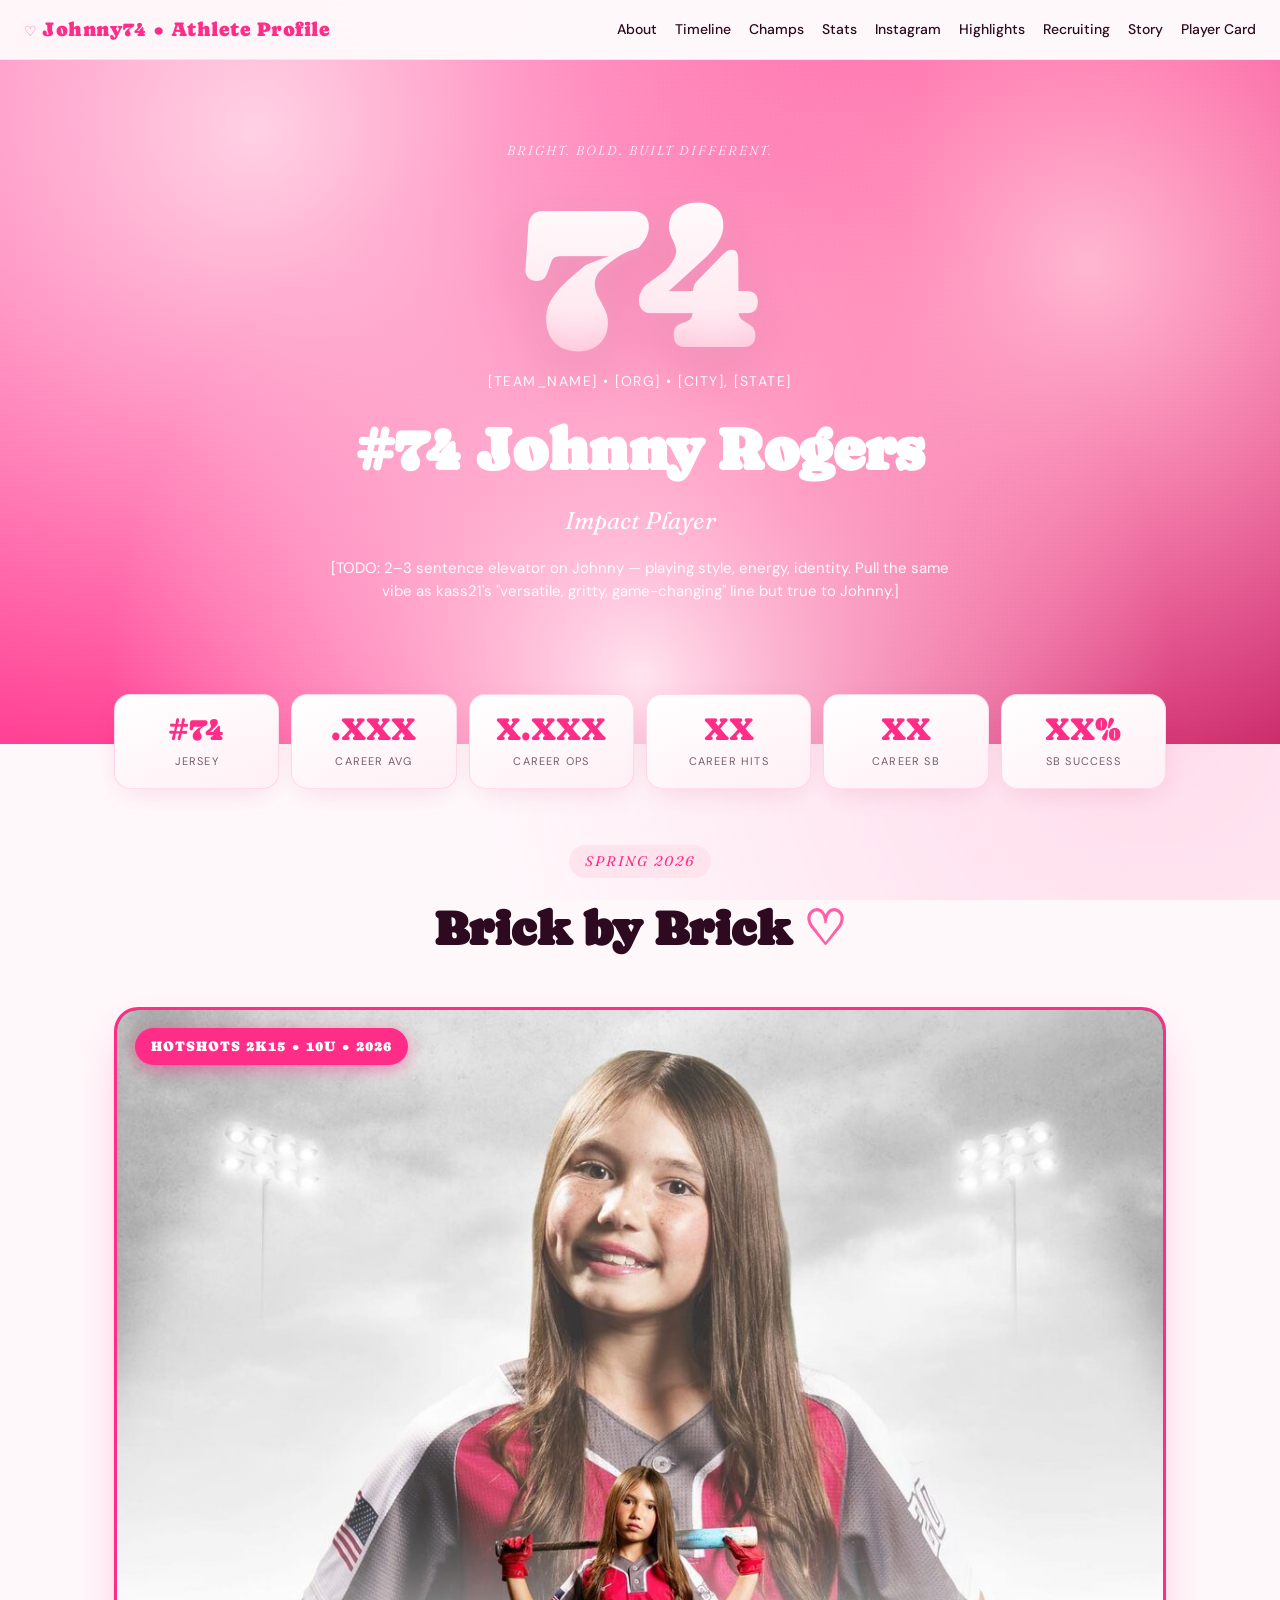
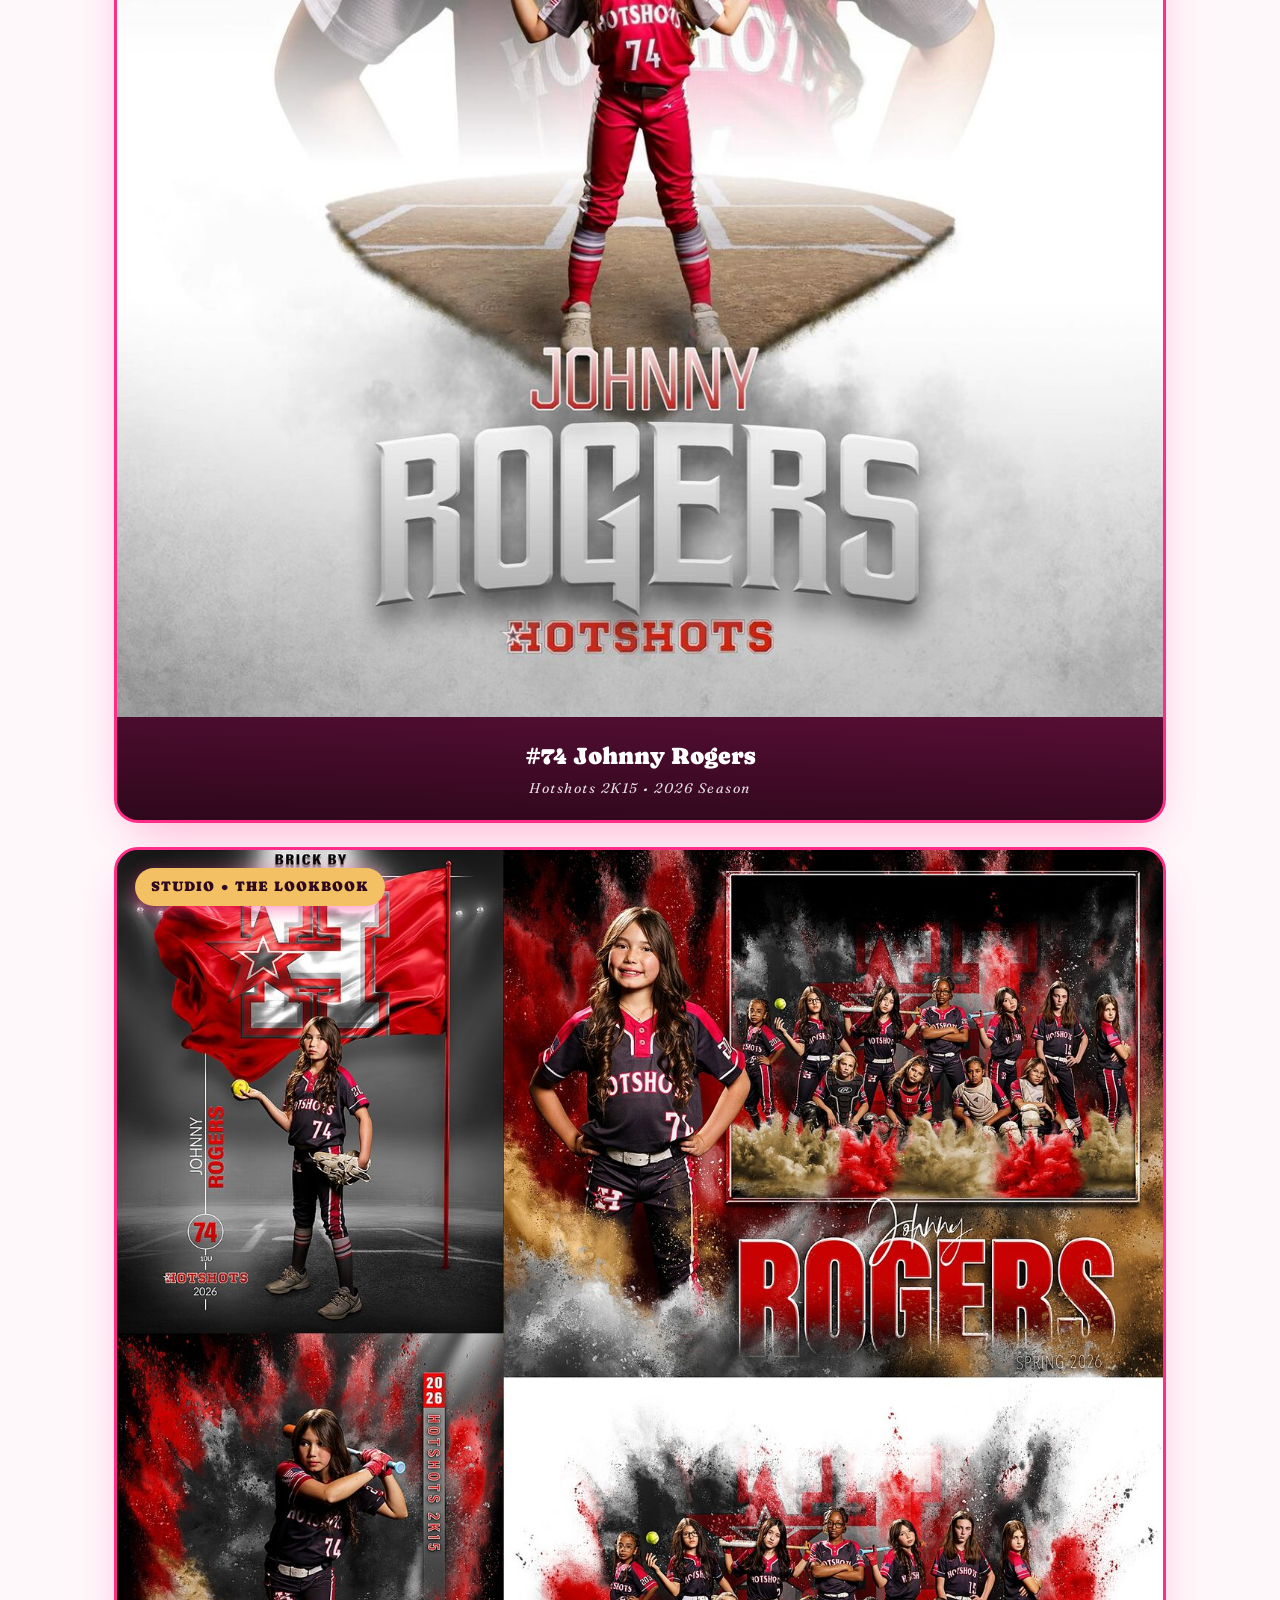
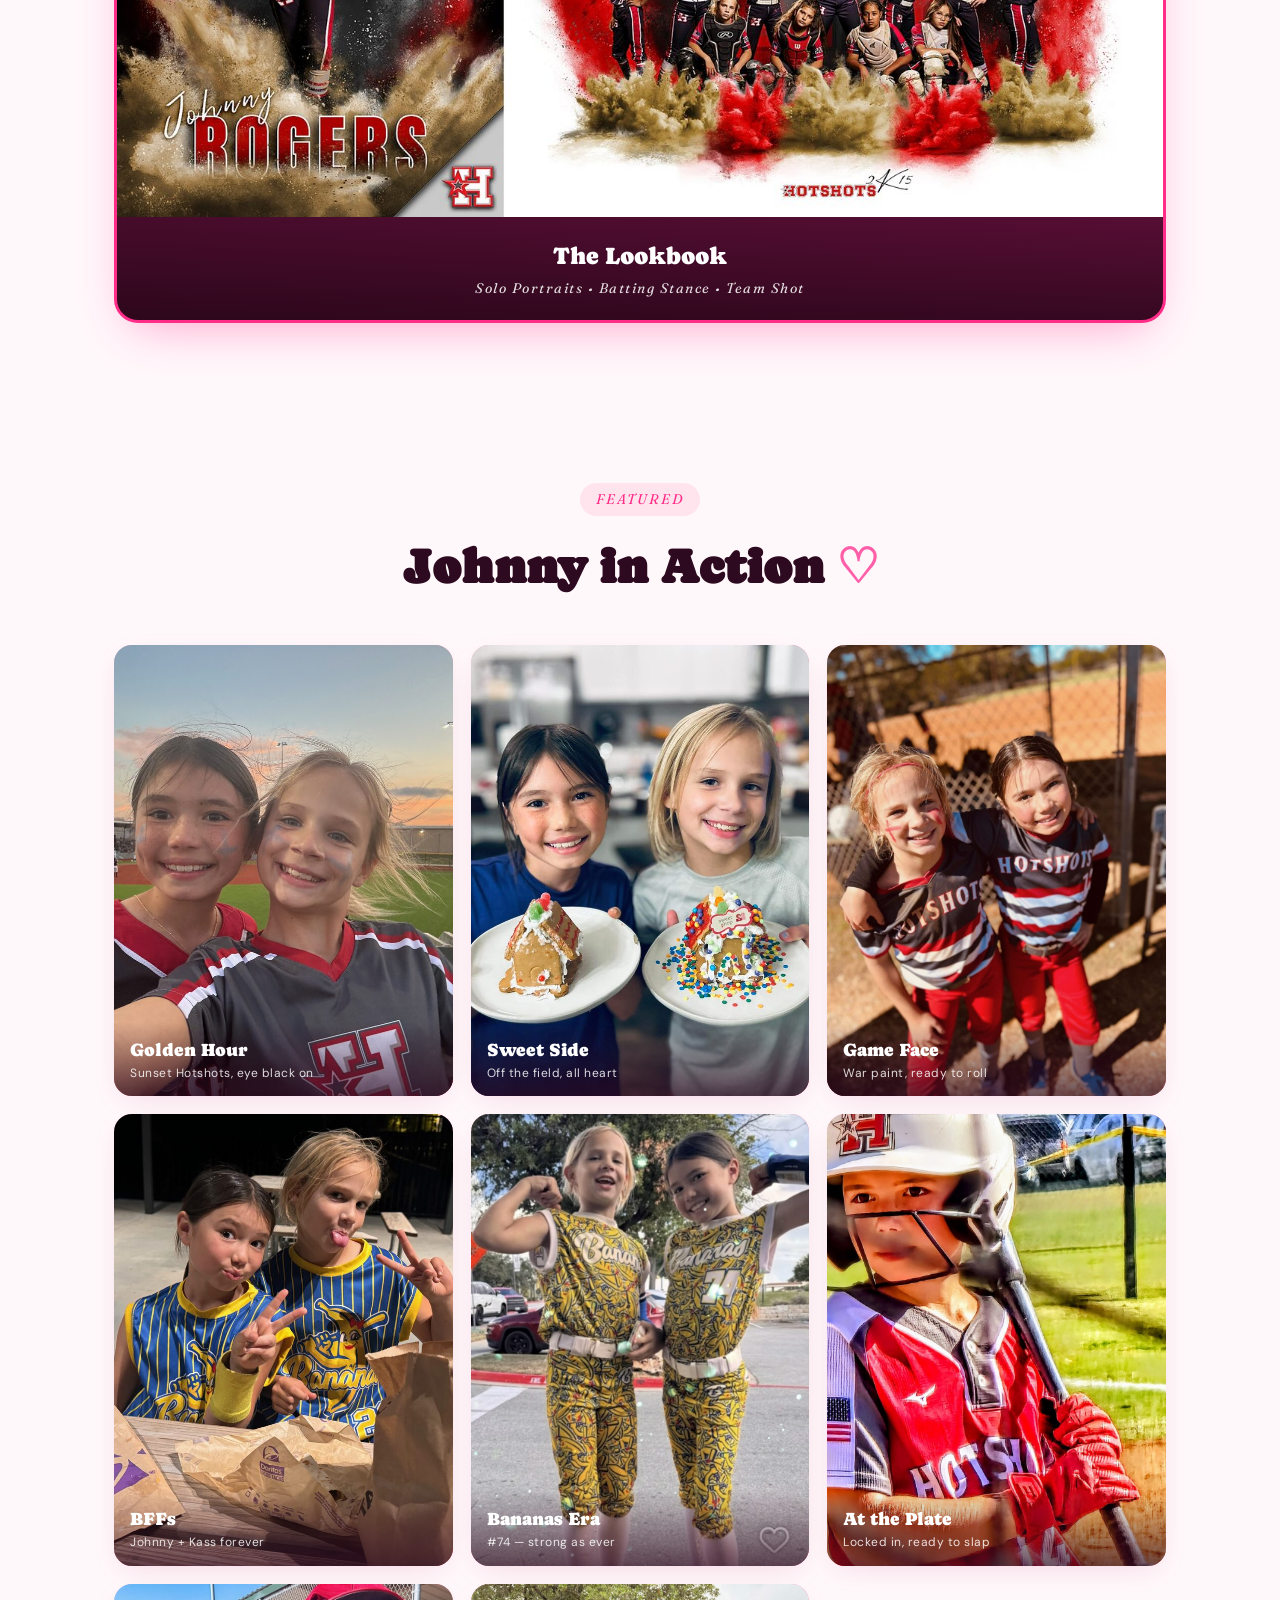
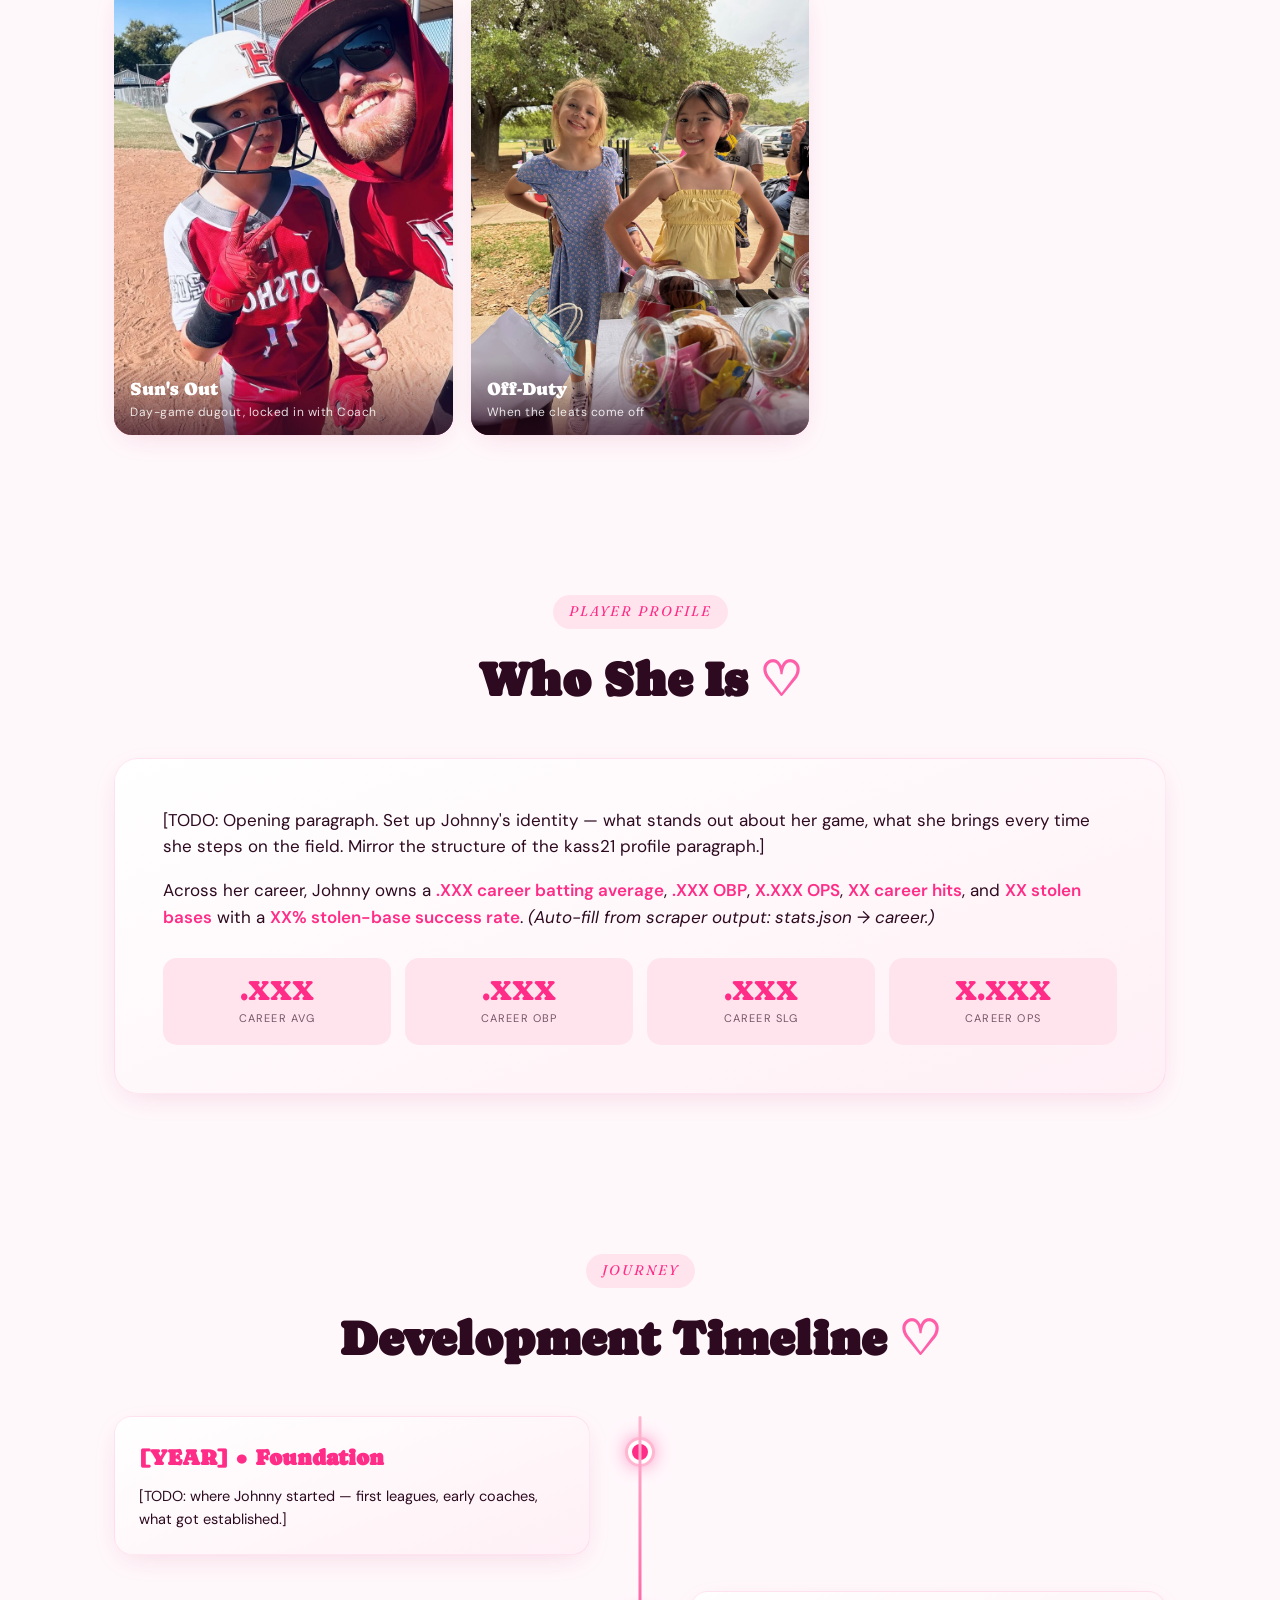
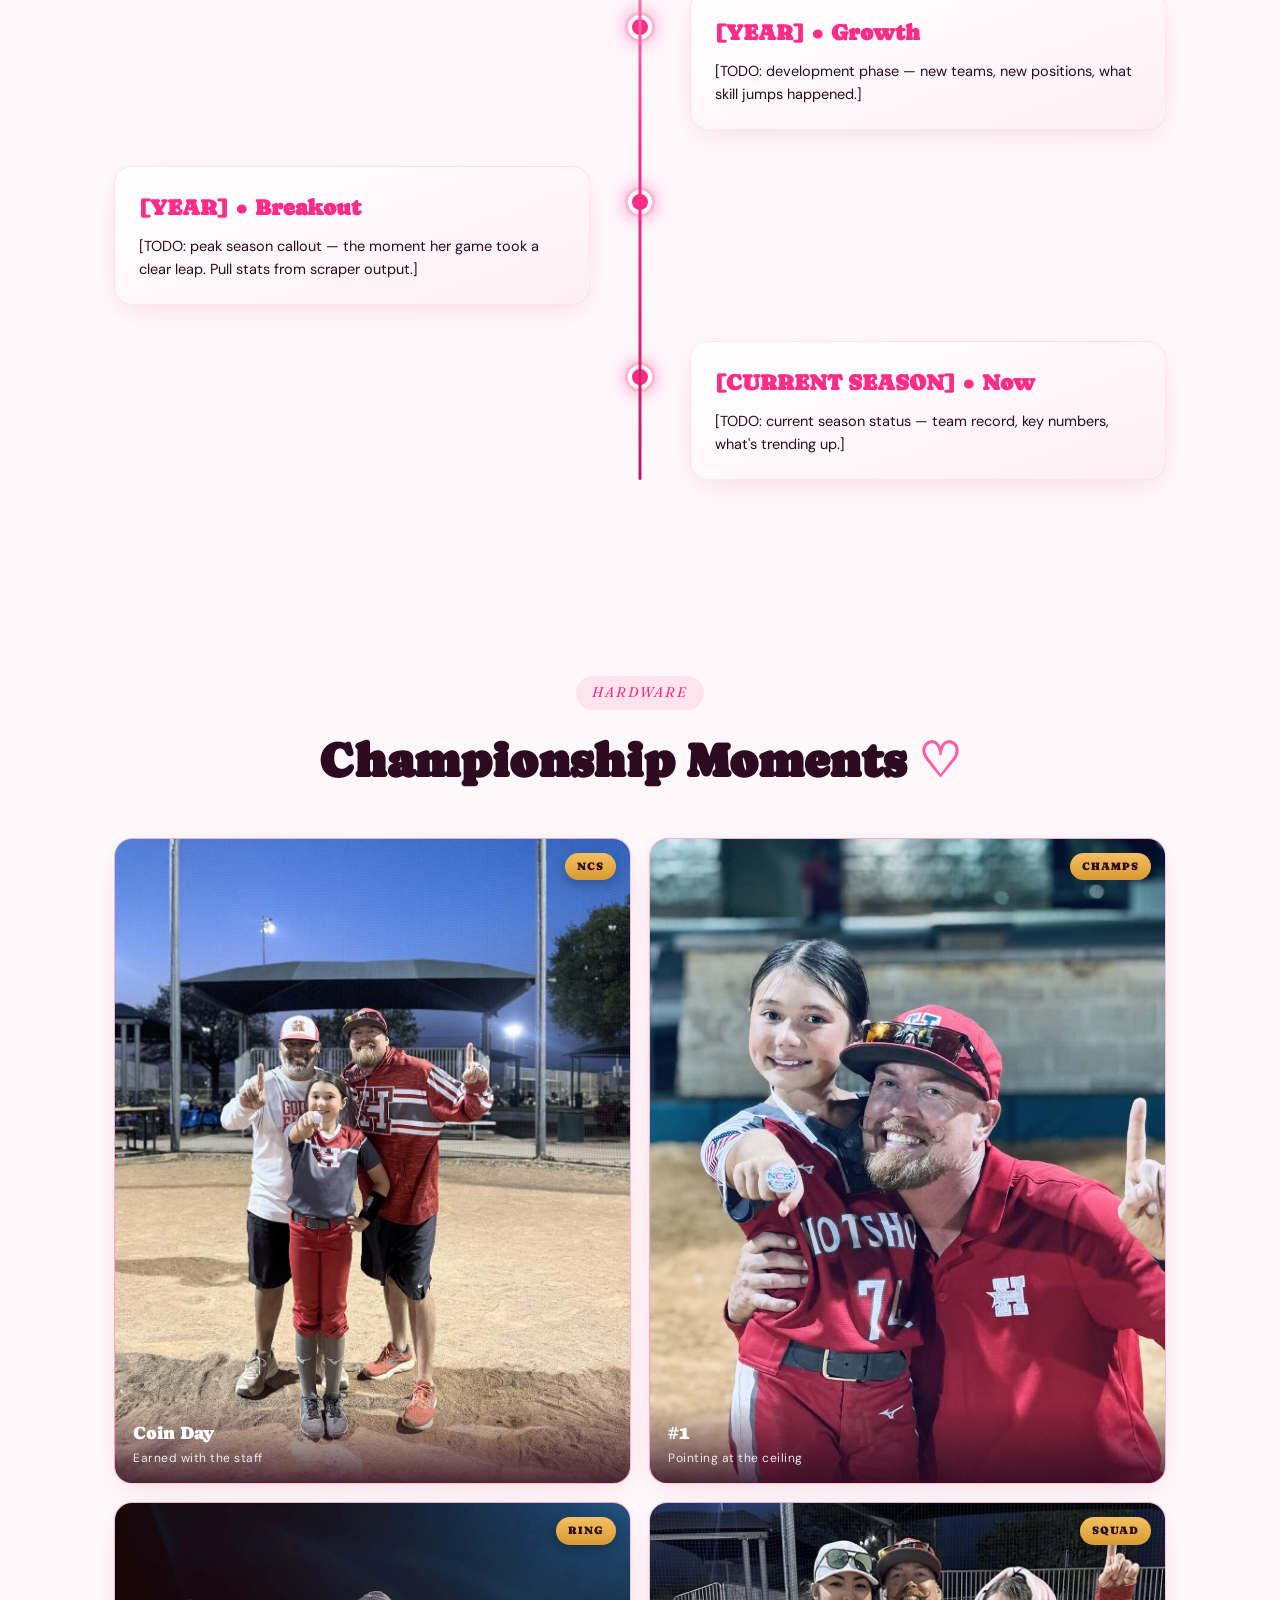
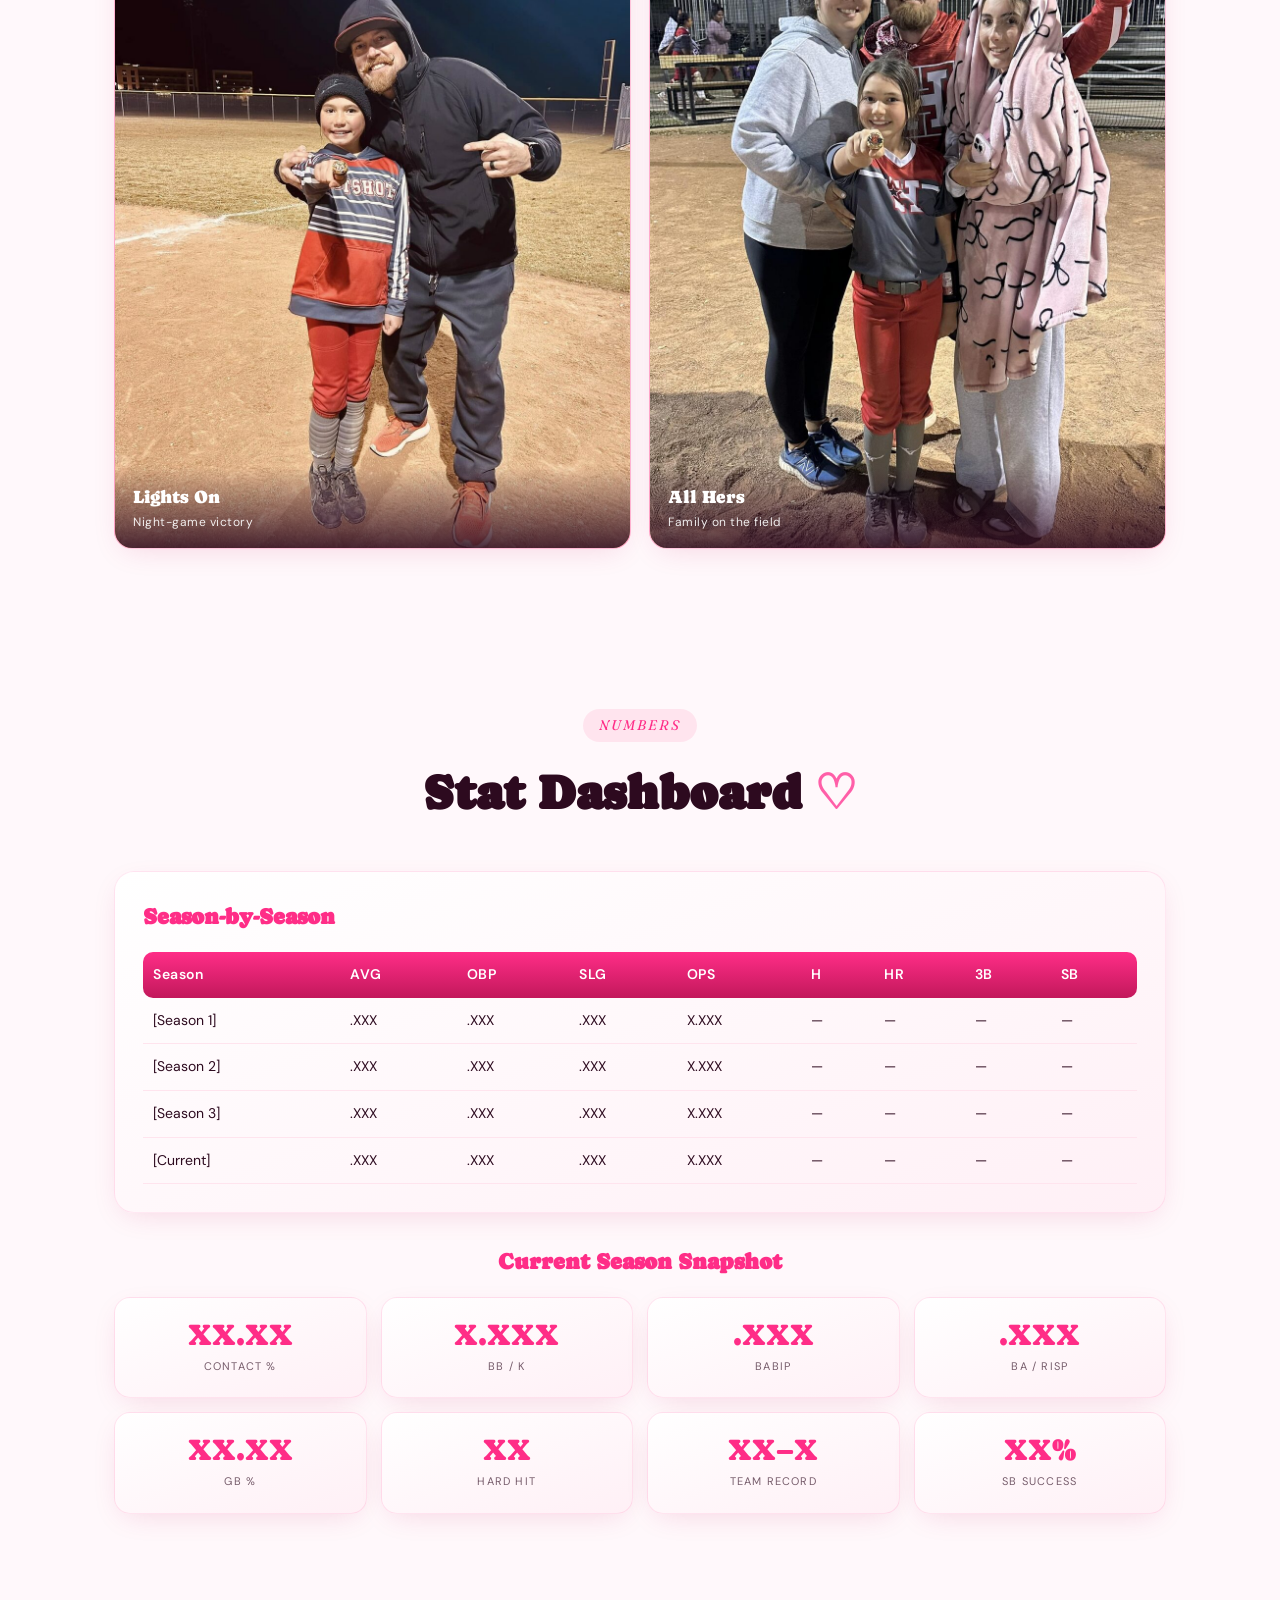
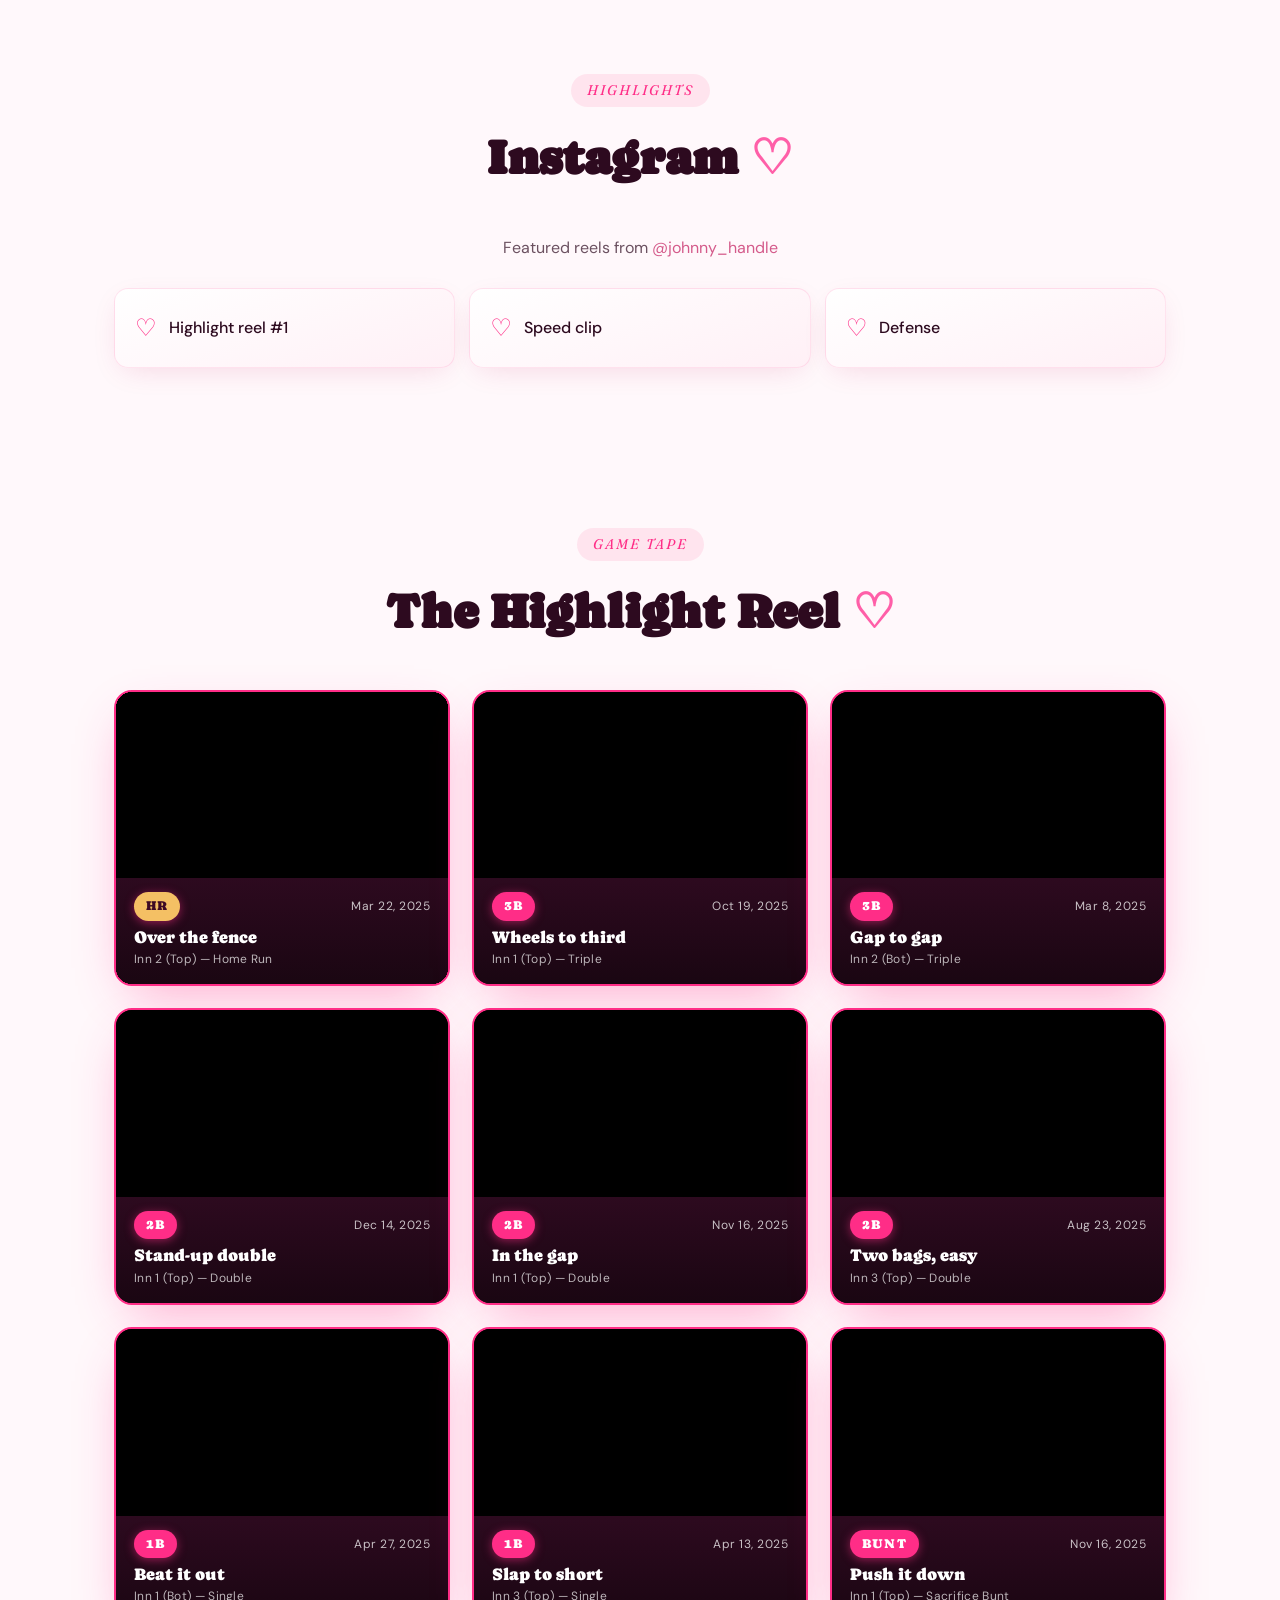
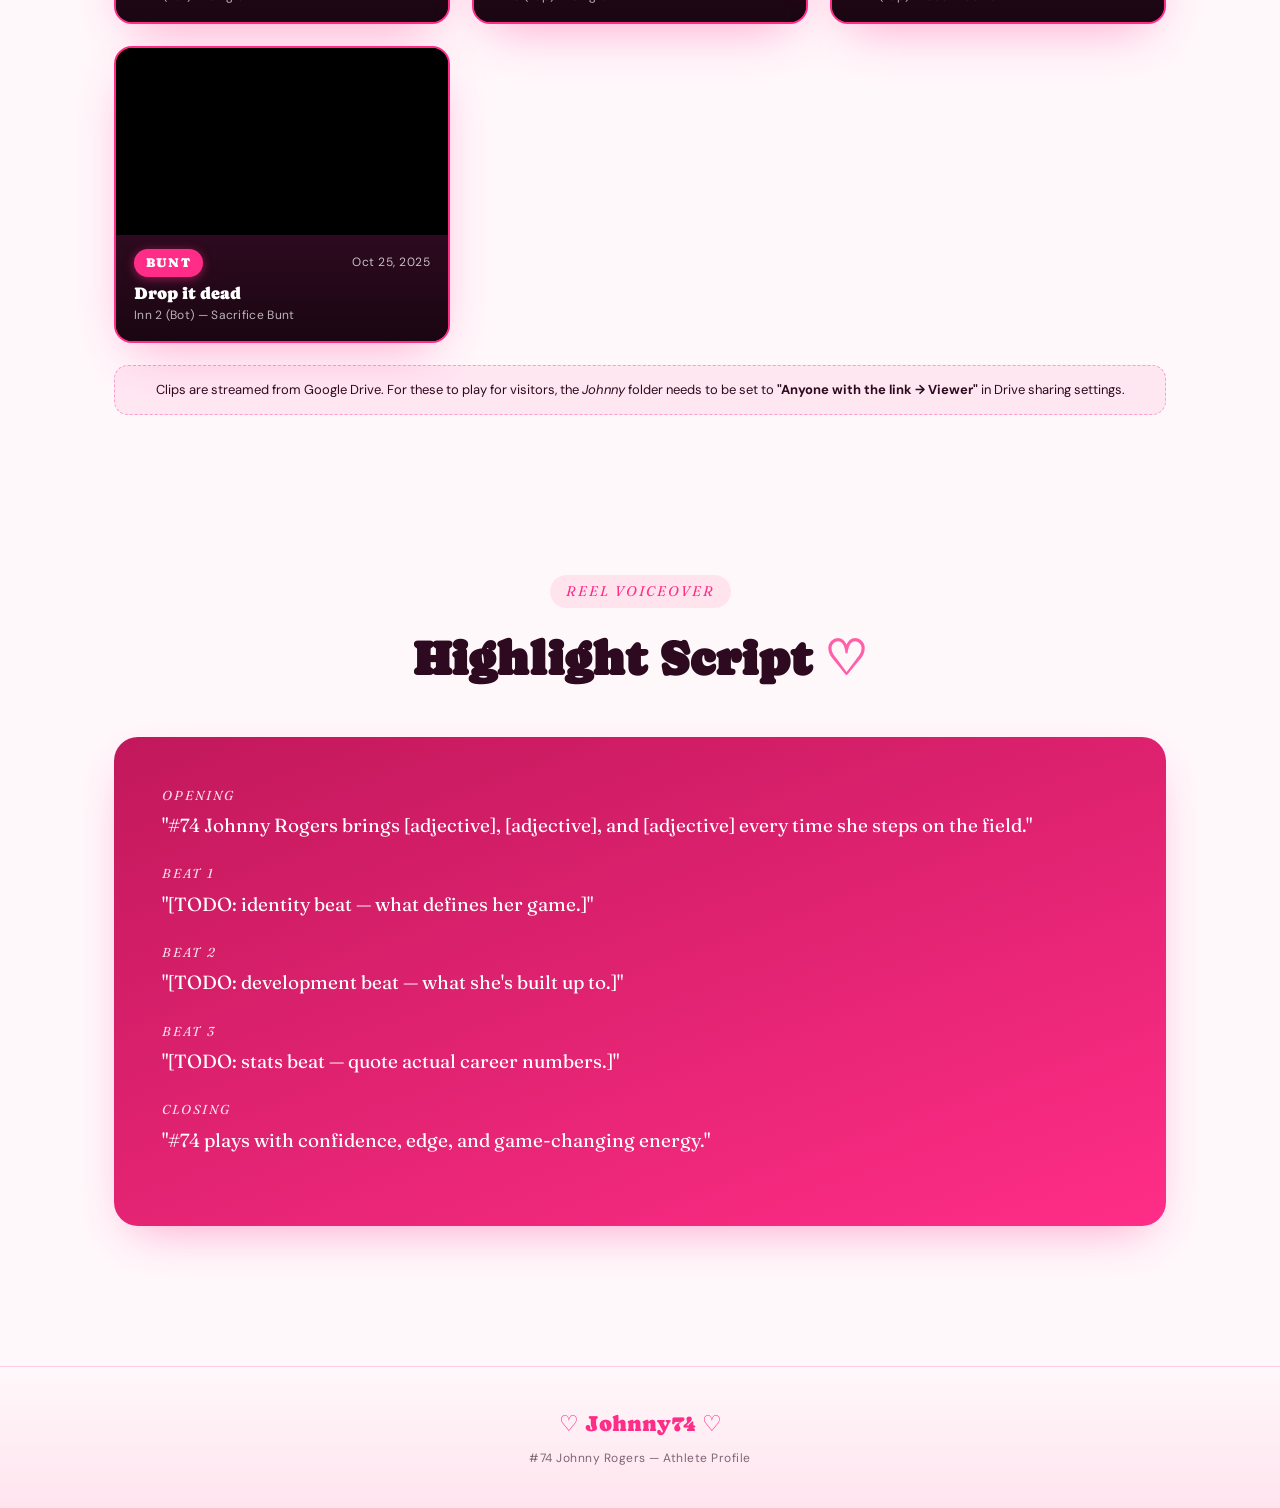
==== commit d532189a: "Add files via upload" ====
--- a/index.html
+++ b/index.html
@@ -171,6 +171,39 @@
 @media(max-width:760px){.gallery{grid-template-columns:1fr 1fr;gap:12px}.gallery .tile-center{grid-column:auto}}
 @media(max-width:480px){.gallery{grid-template-columns:1fr}.gallery .tile-center{grid-column:auto}}
 
+/* ────── highlight reel video grid ────── */
+.reel-grid{display:grid;grid-template-columns:repeat(3,1fr);gap:22px;margin-top:8px}
+.clip{
+  position:relative;background:#1a0612;border-radius:18px;overflow:hidden;
+  border:2px solid var(--pink-1);box-shadow:var(--shadow-pink);
+  transition:transform .3s ease,box-shadow .3s ease;
+}
+.clip:hover{transform:translateY(-4px);box-shadow:0 16px 48px rgba(255,45,135,.45)}
+.clip .video-wrap{position:relative;padding-bottom:56.25%;background:#000}
+.clip .video-wrap iframe{
+  position:absolute;inset:0;width:100%;height:100%;border:0;
+}
+.clip .clip-meta{padding:14px 18px 16px;color:#fff;background:linear-gradient(180deg,#2D0A1F 0%,#1a0612 100%)}
+.clip .clip-meta .row{display:flex;align-items:center;justify-content:space-between;gap:10px;margin-bottom:6px}
+.clip .badge{
+  display:inline-block;padding:4px 12px;border-radius:999px;
+  font-family:"Caprasimo",serif;font-size:13px;letter-spacing:1.2px;
+  background:var(--pink-1);color:#fff;
+  box-shadow:0 2px 10px rgba(255,45,135,.5);
+}
+.clip .badge.gold{background:var(--gold);color:#3d0a25}
+.clip .clip-date{font-family:"DM Sans",sans-serif;font-size:12px;opacity:.75;letter-spacing:.5px}
+.clip .clip-title{font-family:"Caprasimo",serif;font-size:17px;color:#fff;line-height:1.25}
+.clip .clip-sub{font-size:12px;opacity:.7;margin-top:2px;letter-spacing:.3px}
+.reel-note{
+  margin-top:22px;padding:14px 18px;border-radius:14px;
+  background:rgba(255,45,135,.08);border:1px dashed rgba(255,45,135,.4);
+  font-size:13px;color:var(--plum);text-align:center;
+}
+.reel-note a{color:var(--pink-deep);font-weight:600}
+@media(max-width:880px){.reel-grid{grid-template-columns:repeat(2,1fr);gap:16px}}
+@media(max-width:520px){.reel-grid{grid-template-columns:1fr;gap:14px}}
+
 /* ────── pro-poster feature card ────── */
 .poster-feature{
   position:relative;border-radius:24px;overflow:hidden;
@@ -360,7 +393,7 @@
     <a href="#champs">Champs</a>
     <a href="#stats">Stats</a>
     <a href="#instagram">Instagram</a>
-    <a href="#reel">Highlights</a>
+    <a href="#highlights">Highlights</a>
     <a href="recruiting_v2.html">Recruiting</a>
     <a href="story.html">Story</a>
     <a href="player-card.html">Player Card</a>
@@ -611,6 +644,120 @@
   </div>
 </section>
 
+<!-- ───────────── HIGHLIGHTS REEL ───────────── -->
+<section id="highlights">
+  <div class="section-head">
+    <div class="kicker">Game Tape</div>
+    <h2>The Highlight Reel</h2>
+  </div>
+  <div class="reel-grid">
+
+    <!-- HOME RUN -->
+    <div class="clip">
+      <div class="video-wrap"><iframe src="https://drive.google.com/file/d/1S3xxuE5y708uVW-eu09KcClmUetPy70I/preview" allow="autoplay" allowfullscreen loading="lazy"></iframe></div>
+      <div class="clip-meta">
+        <div class="row"><span class="badge gold">HR</span><span class="clip-date">Mar 22, 2025</span></div>
+        <div class="clip-title">Over the fence</div>
+        <div class="clip-sub">Inn 2 (Top) — Home Run</div>
+      </div>
+    </div>
+
+    <!-- TRIPLE 1 -->
+    <div class="clip">
+      <div class="video-wrap"><iframe src="https://drive.google.com/file/d/1IrLe9DjE7Dz3WpggFT06xnmopX5YYWeg/preview" allow="autoplay" allowfullscreen loading="lazy"></iframe></div>
+      <div class="clip-meta">
+        <div class="row"><span class="badge">3B</span><span class="clip-date">Oct 19, 2025</span></div>
+        <div class="clip-title">Wheels to third</div>
+        <div class="clip-sub">Inn 1 (Top) — Triple</div>
+      </div>
+    </div>
+
+    <!-- TRIPLE 2 -->
+    <div class="clip">
+      <div class="video-wrap"><iframe src="https://drive.google.com/file/d/17pIFo0gocXVJxGH8gxi8uZFmmgsrHGFX/preview" allow="autoplay" allowfullscreen loading="lazy"></iframe></div>
+      <div class="clip-meta">
+        <div class="row"><span class="badge">3B</span><span class="clip-date">Mar 8, 2025</span></div>
+        <div class="clip-title">Gap to gap</div>
+        <div class="clip-sub">Inn 2 (Bot) — Triple</div>
+      </div>
+    </div>
+
+    <!-- DOUBLE 1 -->
+    <div class="clip">
+      <div class="video-wrap"><iframe src="https://drive.google.com/file/d/1LA2u2egim1j0AV51Hu5r_8z4P7-Au7y7/preview" allow="autoplay" allowfullscreen loading="lazy"></iframe></div>
+      <div class="clip-meta">
+        <div class="row"><span class="badge">2B</span><span class="clip-date">Dec 14, 2025</span></div>
+        <div class="clip-title">Stand-up double</div>
+        <div class="clip-sub">Inn 1 (Top) — Double</div>
+      </div>
+    </div>
+
+    <!-- DOUBLE 2 -->
+    <div class="clip">
+      <div class="video-wrap"><iframe src="https://drive.google.com/file/d/1Rwb4sYTx1dBhiLxAgxT3tdvwjYoLff3B/preview" allow="autoplay" allowfullscreen loading="lazy"></iframe></div>
+      <div class="clip-meta">
+        <div class="row"><span class="badge">2B</span><span class="clip-date">Nov 16, 2025</span></div>
+        <div class="clip-title">In the gap</div>
+        <div class="clip-sub">Inn 1 (Top) — Double</div>
+      </div>
+    </div>
+
+    <!-- DOUBLE 3 -->
+    <div class="clip">
+      <div class="video-wrap"><iframe src="https://drive.google.com/file/d/1M6SDjfsHx1DpWt9EKx64xdeL2IO3CIAL/preview" allow="autoplay" allowfullscreen loading="lazy"></iframe></div>
+      <div class="clip-meta">
+        <div class="row"><span class="badge">2B</span><span class="clip-date">Aug 23, 2025</span></div>
+        <div class="clip-title">Two bags, easy</div>
+        <div class="clip-sub">Inn 3 (Top) — Double</div>
+      </div>
+    </div>
+
+    <!-- SINGLE 1 -->
+    <div class="clip">
+      <div class="video-wrap"><iframe src="https://drive.google.com/file/d/1yX01PQwq9IMnVpzvUGKvivLTrfosJB-x/preview" allow="autoplay" allowfullscreen loading="lazy"></iframe></div>
+      <div class="clip-meta">
+        <div class="row"><span class="badge">1B</span><span class="clip-date">Apr 27, 2025</span></div>
+        <div class="clip-title">Beat it out</div>
+        <div class="clip-sub">Inn 1 (Bot) — Single</div>
+      </div>
+    </div>
+
+    <!-- SINGLE 2 -->
+    <div class="clip">
+      <div class="video-wrap"><iframe src="https://drive.google.com/file/d/1VhLK3n4vxnilX-m877kReal_Y4dS2H_p/preview" allow="autoplay" allowfullscreen loading="lazy"></iframe></div>
+      <div class="clip-meta">
+        <div class="row"><span class="badge">1B</span><span class="clip-date">Apr 13, 2025</span></div>
+        <div class="clip-title">Slap to short</div>
+        <div class="clip-sub">Inn 3 (Top) — Single</div>
+      </div>
+    </div>
+
+    <!-- BUNT 1 -->
+    <div class="clip">
+      <div class="video-wrap"><iframe src="https://drive.google.com/file/d/1U2xf1PlyM7cTsSAZu5hHXF1g3SYtHJvh/preview" allow="autoplay" allowfullscreen loading="lazy"></iframe></div>
+      <div class="clip-meta">
+        <div class="row"><span class="badge">BUNT</span><span class="clip-date">Nov 16, 2025</span></div>
+        <div class="clip-title">Push it down</div>
+        <div class="clip-sub">Inn 1 (Top) — Sacrifice Bunt</div>
+      </div>
+    </div>
+
+    <!-- BUNT 2 -->
+    <div class="clip">
+      <div class="video-wrap"><iframe src="https://drive.google.com/file/d/12bveOebrcLBdAuT165WK5ht49fXO6ti0/preview" allow="autoplay" allowfullscreen loading="lazy"></iframe></div>
+      <div class="clip-meta">
+        <div class="row"><span class="badge">BUNT</span><span class="clip-date">Oct 25, 2025</span></div>
+        <div class="clip-title">Drop it dead</div>
+        <div class="clip-sub">Inn 2 (Bot) — Sacrifice Bunt</div>
+      </div>
+    </div>
+
+  </div>
+  <div class="reel-note">
+    Clips are streamed from Google Drive. For these to play for visitors, the <em>Johnny</em> folder needs to be set to <strong>"Anyone with the link → Viewer"</strong> in Drive sharing settings.
+  </div>
+</section>
+
 <!-- ───────────── HIGHLIGHT SCRIPT ───────────── -->
 <section id="reel">
   <div class="section-head">
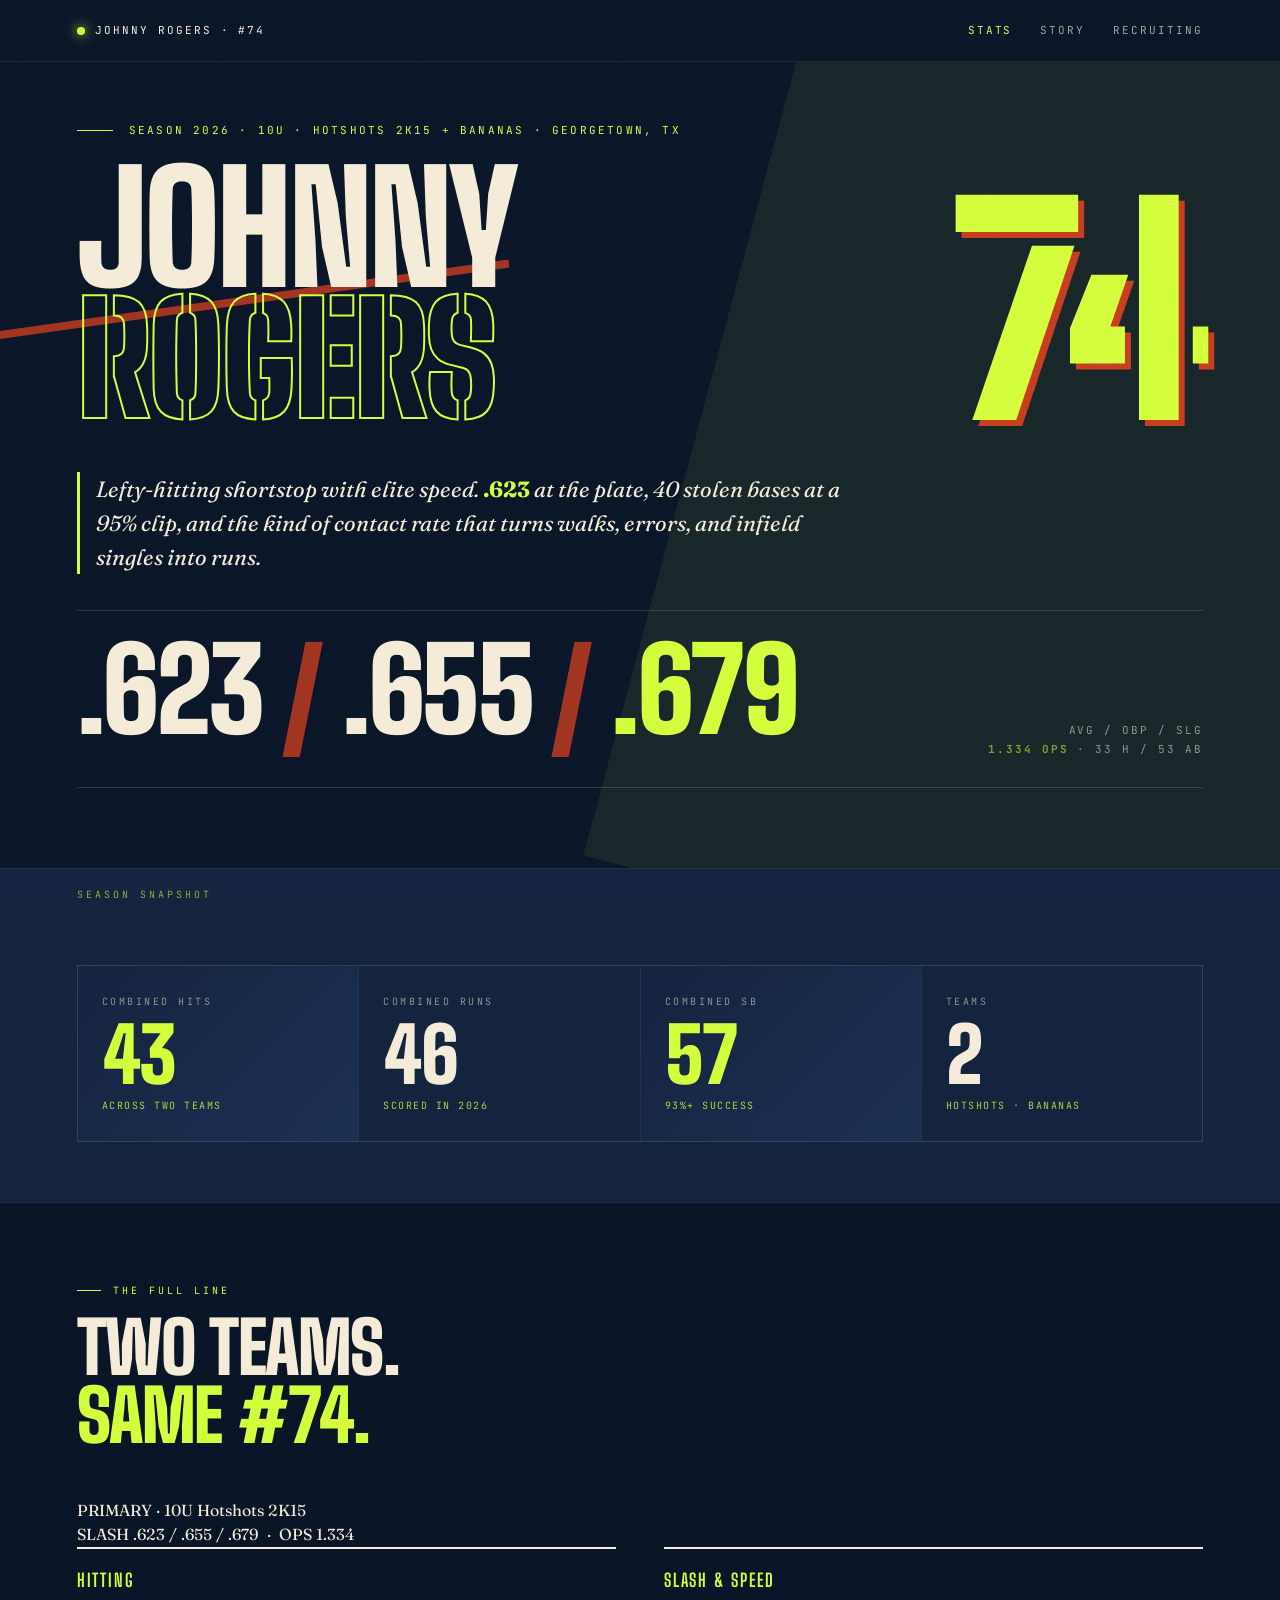
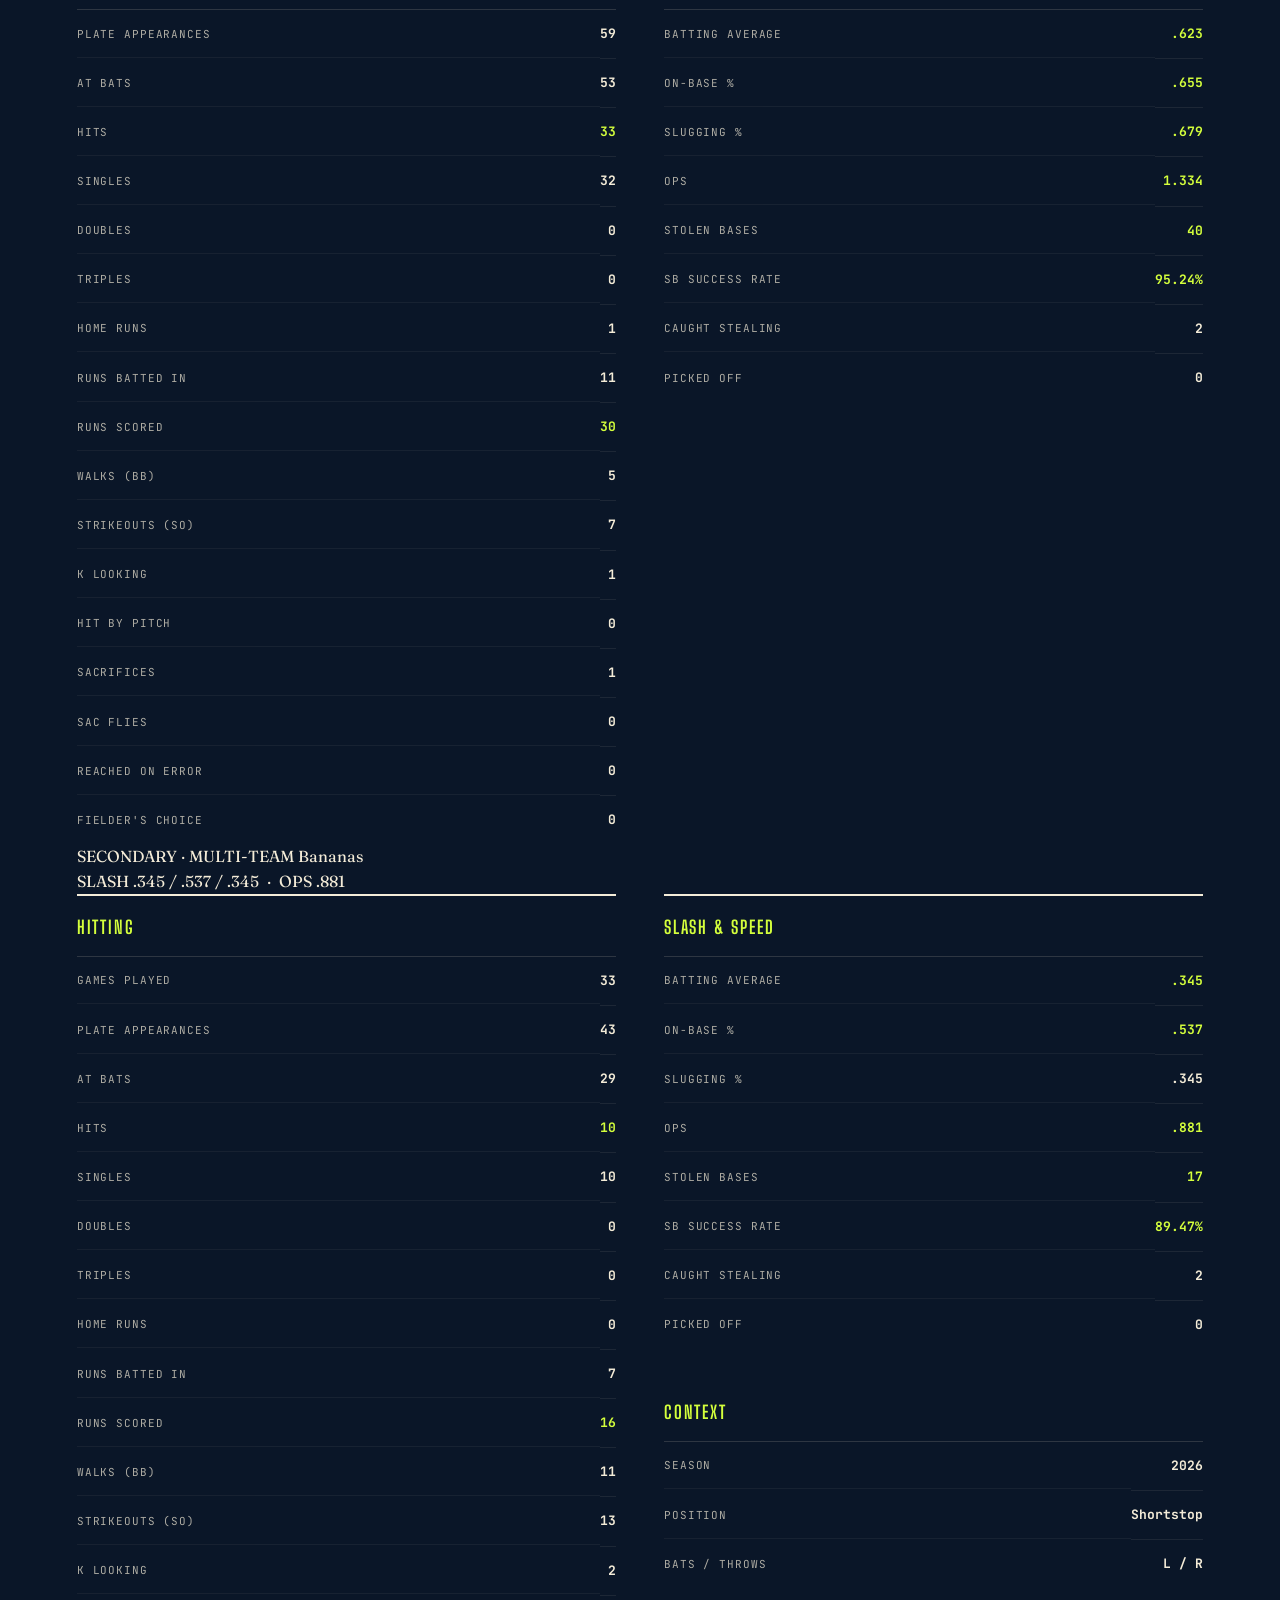
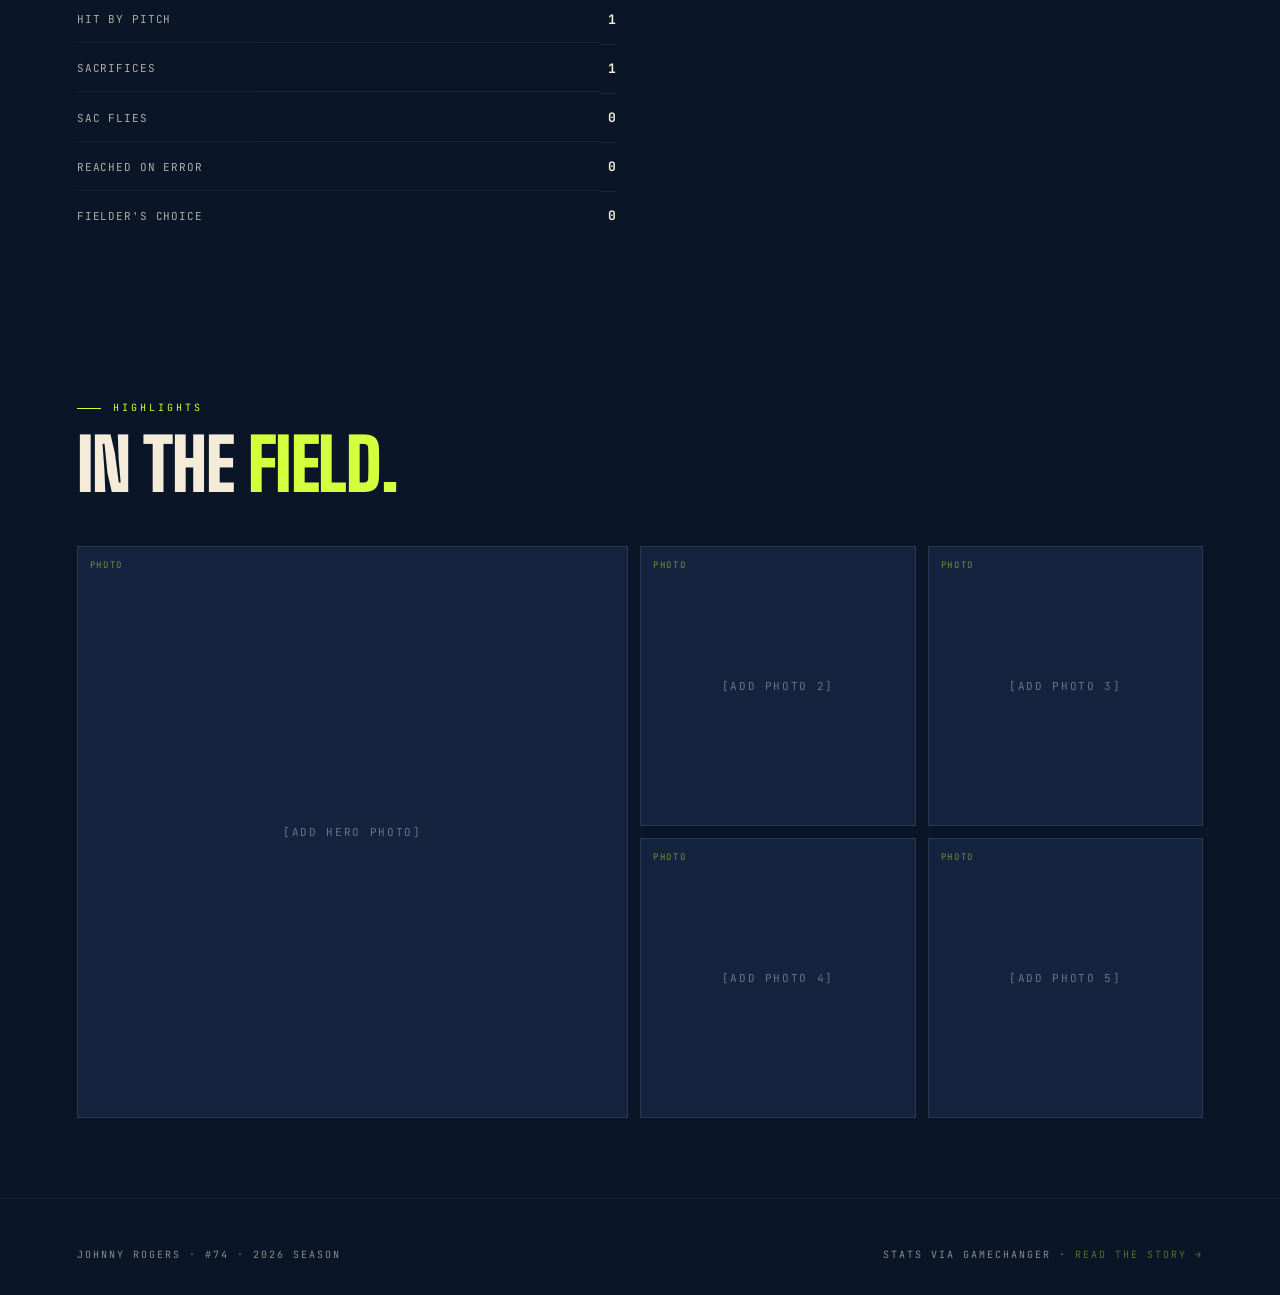
==== commit 1c536c79: "Add files via upload" ====
--- a/index.html
+++ b/index.html
@@ -4,794 +4,223 @@
 <meta charset="utf-8" />
 <meta name="viewport" content="width=device-width, initial-scale=1.0" />
 <title>#74 Johnny Rogers — Athlete Profile</title>
-<meta name="description" content="#74 Johnny Rogers — Athlete Profile. Stats, story, highlights." />
+<meta name="description" content="#74 Johnny Rogers — Athlete Profile. .623 average, 1.334 OPS, 40 stolen bases. The full season line." />
 <meta property="og:title" content="#74 Johnny Rogers — Athlete Profile" />
-<meta property="og:description" content="Stats. Speed. Sparkle. The full athlete profile." />
+<meta property="og:description" content="A .623 hitter with 40 stolen bases at 95.24%. The full athlete profile." />
 <meta property="og:type" content="website" />
-<meta property="og:url" content="https://jeremiah9980.github.io/johnny74/index.html" />
-<meta name="twitter:card" content="summary" />
-
-<link rel="preconnect" href="https://fonts.googleapis.com">
-<link rel="preconnect" href="https://fonts.gstatic.com" crossorigin>
-<link href="https://fonts.googleapis.com/css2?family=Caprasimo&family=Fraunces:ital,opsz,wght@0,9..144,300..900;1,9..144,300..900&family=DM+Sans:opsz,wght@9..40,300..800&display=swap" rel="stylesheet">
-
-<style>
-:root{
-  --pink-1:#FF2D87;       /* hot pink — primary */
-  --pink-2:#FF5FA8;       /* mid pink */
-  --pink-3:#FFB6D0;       /* soft */
-  --pink-4:#FFE4EE;       /* pastel surface */
-  --cream:#FFF8FB;        /* off-white background */
-  --magenta:#C2185B;      /* deep accent */
-  --plum:#2D0A1F;         /* near-black ink */
-  --gold:#F4C064;         /* warm accent for sparkle */
-  --shadow-pink:0 18px 50px -18px rgba(255,45,135,.45);
-  --shadow-soft:0 8px 30px -10px rgba(194,24,91,.18);
-  --grad-hero:radial-gradient(circle at 20% 10%,#FFD1E4 0%,transparent 55%),
-              radial-gradient(circle at 85% 30%,#FFB6D0 0%,transparent 50%),
-              radial-gradient(circle at 50% 90%,#FFE4EE 0%,transparent 60%),
-              linear-gradient(135deg,#FF5FA8 0%,#FF2D87 60%,#C2185B 100%);
-  --grad-card:linear-gradient(160deg,#FFFFFF 0%,#FFF0F6 100%);
-}
-
-*{box-sizing:border-box;margin:0;padding:0}
-html{scroll-behavior:smooth}
-body{
-  font-family:"DM Sans",system-ui,sans-serif;
-  background:var(--cream);
-  color:var(--plum);
-  line-height:1.55;
-  -webkit-font-smoothing:antialiased;
-  overflow-x:hidden;
-}
-body::before{
-  content:"";position:fixed;inset:0;pointer-events:none;z-index:-1;
-  background-image:
-    radial-gradient(circle at 10% 20%,rgba(255,182,208,.35) 0%,transparent 40%),
-    radial-gradient(circle at 90% 80%,rgba(255,95,168,.18) 0%,transparent 50%);
-}
-img{max-width:100%;display:block;border-radius:12px}
-a{color:var(--magenta);text-decoration:none;transition:color .2s}
-a:hover{color:var(--pink-1)}
-
-/* ────── nav ────── */
-.topbar{
-  position:sticky;top:0;z-index:50;
-  background:rgba(255,248,251,.85);
-  backdrop-filter:blur(14px);
-  border-bottom:1px solid rgba(255,45,135,.12);
-  padding:14px 24px;
-  display:flex;justify-content:space-between;align-items:center;
-  gap:16px;flex-wrap:wrap;
-}
-.brand{
-  font-family:"Caprasimo",serif;font-size:20px;color:var(--pink-1);
-  letter-spacing:.5px;
-}
-.brand::before{content:"♡ ";font-size:14px;color:var(--pink-2)}
-.nav{display:flex;gap:18px;flex-wrap:wrap}
-.nav a{font-weight:500;font-size:14px;color:var(--plum)}
-.nav a:hover{color:var(--pink-1)}
-
-/* ────── hero ────── */
-.hero{
-  position:relative;
-  background:var(--grad-hero);
-  color:#fff;
-  padding:80px 24px 100px;
-  text-align:center;
-  overflow:hidden;
-}
-.hero::after{
-  content:"";position:absolute;inset:0;pointer-events:none;
-  background:url("data:image/svg+xml;utf8,<svg xmlns='http://www.w3.org/2000/svg' width='4' height='4'><circle cx='1' cy='1' r='.6' fill='white' opacity='.18'/></svg>");
-  opacity:.4;mix-blend-mode:overlay;
-}
-.hero-inner{position:relative;z-index:2;max-width:920px;margin:0 auto}
-.eyebrow{
-  font-family:"Fraunces",serif;font-style:italic;font-weight:300;
-  letter-spacing:2px;text-transform:uppercase;font-size:13px;
-  opacity:.95;margin-bottom:18px;
-}
-.jersey{
-  font-family:"Caprasimo",serif;
-  font-size:clamp(120px,22vw,220px);line-height:.85;
-  background:linear-gradient(180deg,#fff 0%,#FFE4EE 70%,#FFB6D0 100%);
-  -webkit-background-clip:text;background-clip:text;color:transparent;
-  text-shadow:0 8px 40px rgba(255,255,255,.3);
-  margin-bottom:6px;
-  filter:drop-shadow(0 12px 24px rgba(194,24,91,.35));
-  animation:pop 1.2s cubic-bezier(.16,1,.3,1) both;
-}
-@keyframes pop{from{opacity:0;transform:scale(.7) rotate(-6deg)}to{opacity:1;transform:none}}
-.team-line{font-size:14px;letter-spacing:1.5px;text-transform:uppercase;opacity:.95;margin-bottom:10px}
-.player-name{
-  font-family:"Caprasimo",serif;font-size:clamp(36px,6vw,60px);
-  margin:8px 0 6px;letter-spacing:-.5px;
-}
-.tagline{
-  font-family:"Fraunces",serif;font-style:italic;font-weight:400;
-  font-size:clamp(18px,2.4vw,24px);opacity:.95;margin-bottom:18px;
-}
-.bio-blurb{max-width:620px;margin:0 auto;opacity:.95;font-size:15px}
-
-/* ────── hero stat strip ────── */
-.stat-strip{
-  max-width:1100px;margin:-50px auto 0;padding:0 24px;position:relative;z-index:5;
-  display:grid;grid-template-columns:repeat(6,1fr);gap:12px;
-}
-.stat-strip .stat{
-  background:var(--grad-card);border:1px solid rgba(255,45,135,.15);
-  border-radius:16px;padding:18px 12px;text-align:center;
-  box-shadow:var(--shadow-soft);
-  transition:transform .25s,box-shadow .25s;
-}
-.stat-strip .stat:hover{transform:translateY(-4px);box-shadow:var(--shadow-pink)}
-.stat .v{font-family:"Caprasimo",serif;font-size:clamp(22px,3.2vw,32px);color:var(--pink-1);line-height:1}
-.stat .l{font-size:11px;letter-spacing:1.2px;text-transform:uppercase;color:var(--plum);opacity:.65;margin-top:8px}
-@media(max-width:780px){.stat-strip{grid-template-columns:repeat(3,1fr)}}
-@media(max-width:440px){.stat-strip{grid-template-columns:repeat(2,1fr)}}
-
-/* ────── sections ────── */
-section{padding:80px 24px;max-width:1100px;margin:0 auto}
-.section-head{margin-bottom:40px;text-align:center}
-.section-head .kicker{
-  display:inline-block;font-family:"Fraunces",serif;font-style:italic;
-  font-size:14px;color:var(--pink-1);letter-spacing:2px;text-transform:uppercase;
-  background:var(--pink-4);padding:6px 16px;border-radius:999px;margin-bottom:14px;
-}
-.section-head h2{font-family:"Caprasimo",serif;font-size:clamp(32px,4.5vw,48px);color:var(--plum)}
-.section-head h2::after{content:" ♡";color:var(--pink-2)}
-
-/* ────── photo gallery ────── */
-.gallery{display:grid;grid-template-columns:repeat(3,1fr);gap:18px}
-.gallery .tile{
-  position:relative;border-radius:18px;overflow:hidden;aspect-ratio:3/4;
-  background:linear-gradient(135deg,var(--pink-3),var(--pink-1));
-  box-shadow:var(--shadow-soft);
-  display:flex;align-items:flex-end;
-  transition:transform .3s,box-shadow .3s;
-}
-.gallery .tile:hover{transform:translateY(-6px) rotate(-1deg);box-shadow:var(--shadow-pink)}
-.gallery .tile img{
-  position:absolute;inset:0;width:100%;height:100%;
-  object-fit:cover;border-radius:0;
-  transition:transform .5s ease;
-}
-.gallery .tile:hover img{transform:scale(1.04)}
-
-.gallery .caption{
-  position:relative;z-index:2;width:100%;padding:14px 16px;
-  background:linear-gradient(180deg,transparent 0%,rgba(45,10,31,.7) 100%);
-  color:#fff;
-}
-.gallery .caption .t{font-family:"Caprasimo",serif;font-size:18px}
-.gallery .caption .s{font-size:12px;opacity:.85;letter-spacing:.5px}
-.gallery .tile-center{grid-column:2 / 3}
-@media(max-width:760px){.gallery{grid-template-columns:1fr 1fr;gap:12px}.gallery .tile-center{grid-column:auto}}
-@media(max-width:480px){.gallery{grid-template-columns:1fr}.gallery .tile-center{grid-column:auto}}
-
-/* ────── highlight reel video grid ────── */
-.reel-grid{display:grid;grid-template-columns:repeat(3,1fr);gap:22px;margin-top:8px}
-.clip{
-  position:relative;background:#1a0612;border-radius:18px;overflow:hidden;
-  border:2px solid var(--pink-1);box-shadow:var(--shadow-pink);
-  transition:transform .3s ease,box-shadow .3s ease;
-}
-.clip:hover{transform:translateY(-4px);box-shadow:0 16px 48px rgba(255,45,135,.45)}
-.clip .video-wrap{position:relative;padding-bottom:56.25%;background:#000}
-.clip .video-wrap iframe{
-  position:absolute;inset:0;width:100%;height:100%;border:0;
-}
-.clip .clip-meta{padding:14px 18px 16px;color:#fff;background:linear-gradient(180deg,#2D0A1F 0%,#1a0612 100%)}
-.clip .clip-meta .row{display:flex;align-items:center;justify-content:space-between;gap:10px;margin-bottom:6px}
-.clip .badge{
-  display:inline-block;padding:4px 12px;border-radius:999px;
-  font-family:"Caprasimo",serif;font-size:13px;letter-spacing:1.2px;
-  background:var(--pink-1);color:#fff;
-  box-shadow:0 2px 10px rgba(255,45,135,.5);
-}
-.clip .badge.gold{background:var(--gold);color:#3d0a25}
-.clip .clip-date{font-family:"DM Sans",sans-serif;font-size:12px;opacity:.75;letter-spacing:.5px}
-.clip .clip-title{font-family:"Caprasimo",serif;font-size:17px;color:#fff;line-height:1.25}
-.clip .clip-sub{font-size:12px;opacity:.7;margin-top:2px;letter-spacing:.3px}
-.reel-note{
-  margin-top:22px;padding:14px 18px;border-radius:14px;
-  background:rgba(255,45,135,.08);border:1px dashed rgba(255,45,135,.4);
-  font-size:13px;color:var(--plum);text-align:center;
-}
-.reel-note a{color:var(--pink-deep);font-weight:600}
-@media(max-width:880px){.reel-grid{grid-template-columns:repeat(2,1fr);gap:16px}}
-@media(max-width:520px){.reel-grid{grid-template-columns:1fr;gap:14px}}
-
-/* ────── pro-poster feature card ────── */
-.poster-feature{
-  position:relative;border-radius:24px;overflow:hidden;
-  background:linear-gradient(160deg,#1a0612 0%,#3d0a25 50%,#5a0e36 100%);
-  box-shadow:var(--shadow-pink);
-  margin-top:36px;
-  border:3px solid var(--pink-1);
-}
-.poster-feature .poster-banner{
-  position:absolute;top:18px;left:18px;z-index:3;
-  background:var(--pink-1);color:#fff;
-  font-family:"Caprasimo",serif;font-size:14px;
-  padding:8px 16px;border-radius:999px;
-  letter-spacing:1px;text-transform:uppercase;
-  box-shadow:0 4px 16px rgba(255,45,135,.5);
-}
-.poster-feature img{
-  width:100%;height:auto;display:block;
-  border-radius:0;
-}
-.poster-feature .poster-caption{
-  padding:20px 28px;color:#fff;text-align:center;
-  background:linear-gradient(180deg,transparent,rgba(0,0,0,.4));
-}
-.poster-feature .poster-caption .pc-title{
-  font-family:"Caprasimo",serif;font-size:24px;color:#fff;margin-bottom:4px;
-}
-.poster-feature .poster-caption .pc-sub{
-  font-family:"Fraunces",serif;font-style:italic;font-size:14px;
-  letter-spacing:1.5px;opacity:.85;
-}
-
-/* ────── championship moments ────── */
-.champs-grid{display:grid;grid-template-columns:repeat(2,1fr);gap:18px}
-.champs-grid .champ-tile{
-  position:relative;border-radius:18px;overflow:hidden;
-  background:linear-gradient(135deg,#FFE4EE,var(--pink-3));
-  box-shadow:var(--shadow-soft);
-  aspect-ratio:4/5;
-  transition:transform .3s,box-shadow .3s;
-  border:1px solid rgba(255,45,135,.15);
-}
-.champs-grid .champ-tile:hover{transform:translateY(-5px);box-shadow:var(--shadow-pink)}
-.champs-grid .champ-tile img{
-  position:absolute;inset:0;width:100%;height:100%;
-  object-fit:cover;border-radius:0;
-  transition:transform .5s ease;
-}
-.champs-grid .champ-tile:hover img{transform:scale(1.04)}
-.champs-grid .champ-tile .ribbon{
-  position:absolute;top:14px;right:14px;z-index:2;
-  background:linear-gradient(180deg,var(--gold),#D89A30);
-  color:var(--plum);font-family:"Caprasimo",serif;font-size:11px;
-  padding:5px 12px;border-radius:999px;letter-spacing:1px;
-  box-shadow:0 4px 12px rgba(0,0,0,.25);
-}
-.champs-grid .champ-tile .champ-cap{
-  position:absolute;left:0;right:0;bottom:0;z-index:2;
-  padding:16px 18px;color:#fff;
-  background:linear-gradient(180deg,transparent 0%,rgba(45,10,31,.85) 100%);
-}
-.champs-grid .champ-tile .champ-cap .ct{font-family:"Caprasimo",serif;font-size:18px}
-.champs-grid .champ-tile .champ-cap .cs{font-size:12px;opacity:.9;letter-spacing:.5px;margin-top:2px}
-@media(max-width:640px){.champs-grid{grid-template-columns:1fr}}
-
-/* ────── profile narrative ────── */
-.profile{
-  background:var(--grad-card);border-radius:24px;padding:48px;
-  box-shadow:var(--shadow-soft);
-  border:1px solid rgba(255,45,135,.1);
-}
-.profile p{font-size:17px;margin-bottom:18px;color:var(--plum)}
-.profile p strong{color:var(--pink-1);font-weight:600}
-.profile .stat-row{
-  display:grid;grid-template-columns:repeat(4,1fr);gap:14px;margin-top:28px;
-}
-.profile .stat-row .stat{
-  background:var(--pink-4);border-radius:14px;padding:18px 14px;text-align:center;
-}
-@media(max-width:720px){.profile{padding:28px}.profile .stat-row{grid-template-columns:repeat(2,1fr)}}
-
-/* ────── timeline ────── */
-.timeline{position:relative}
-.timeline::before{
-  content:"";position:absolute;left:50%;top:0;bottom:0;width:3px;
-  background:linear-gradient(180deg,var(--pink-3),var(--pink-1),var(--magenta));
-  transform:translateX(-50%);border-radius:3px;
-}
-.tl-row{
-  display:grid;grid-template-columns:1fr 60px 1fr;gap:20px;
-  margin-bottom:36px;align-items:flex-start;
-}
-.tl-row .tl-card{
-  background:var(--grad-card);border-radius:18px;padding:24px;
-  box-shadow:var(--shadow-soft);border:1px solid rgba(255,45,135,.1);
-}
-.tl-row .tl-card h3{font-family:"Caprasimo",serif;font-size:22px;color:var(--pink-1);margin-bottom:10px}
-.tl-row .tl-card p{font-size:14.5px;color:var(--plum)}
-.tl-dot{
-  width:24px;height:24px;border-radius:50%;justify-self:center;margin-top:24px;
-  background:var(--pink-1);border:4px solid #fff;box-shadow:0 0 0 3px var(--pink-3),0 0 20px var(--pink-2);
-}
-.tl-row.right .tl-card{grid-column:3}
-.tl-row.right .tl-dot{grid-column:2}
-.tl-row.left .tl-card{grid-column:1}
-.tl-row.left .tl-dot{grid-column:2}
-@media(max-width:720px){
-  .timeline::before{left:14px}
-  .tl-row{grid-template-columns:36px 1fr;gap:14px}
-  .tl-row .tl-dot{grid-column:1;justify-self:start;margin-left:2px}
-  .tl-row .tl-card{grid-column:2}
-  .tl-row.right .tl-card,.tl-row.left .tl-card{grid-column:2}
-  .tl-row.right .tl-dot,.tl-row.left .tl-dot{grid-column:1}
-}
-
-/* ────── stats dashboard ────── */
-.dash{display:grid;gap:32px}
-.table-wrap{
-  background:var(--grad-card);border-radius:20px;padding:28px;overflow:auto;
-  box-shadow:var(--shadow-soft);border:1px solid rgba(255,45,135,.1);
-}
-.table-wrap h3{font-family:"Caprasimo",serif;font-size:22px;color:var(--pink-1);margin-bottom:18px}
-table{width:100%;border-collapse:collapse;font-size:14px;min-width:560px}
-thead th{
-  background:linear-gradient(180deg,var(--pink-1),var(--magenta));color:#fff;
-  padding:12px 10px;text-align:left;font-weight:600;letter-spacing:.5px;
-}
-thead th:first-child{border-radius:10px 0 0 10px}
-thead th:last-child{border-radius:0 10px 10px 0}
-tbody td{padding:12px 10px;border-bottom:1px solid var(--pink-4)}
-tbody tr:hover{background:var(--pink-4)}
-
-.adv-grid{display:grid;grid-template-columns:repeat(4,1fr);gap:14px}
-.adv-grid .stat{
-  background:var(--grad-card);border-radius:16px;padding:22px 14px;text-align:center;
-  box-shadow:var(--shadow-soft);border:1px solid rgba(255,45,135,.12);
-}
-.adv-grid .stat .v{font-family:"Caprasimo",serif;font-size:30px;color:var(--pink-1);line-height:1}
-.adv-grid .stat .l{font-size:11px;letter-spacing:1.2px;text-transform:uppercase;color:var(--plum);opacity:.65;margin-top:8px}
-@media(max-width:720px){.adv-grid{grid-template-columns:repeat(2,1fr)}}
-
-/* ────── instagram ────── */
-.ig-grid{display:grid;grid-template-columns:repeat(3,1fr);gap:14px}
-.ig-grid a{
-  background:var(--grad-card);border-radius:14px;padding:20px;
-  display:flex;align-items:center;gap:12px;font-weight:500;color:var(--plum);
-  border:1px solid rgba(255,45,135,.12);box-shadow:var(--shadow-soft);
-  transition:transform .25s,box-shadow .25s;
-}
-.ig-grid a:hover{transform:translateY(-3px);box-shadow:var(--shadow-pink);color:var(--pink-1)}
-.ig-grid a::before{content:"♡";color:var(--pink-1);font-size:24px}
-@media(max-width:720px){.ig-grid{grid-template-columns:1fr}}
-
-/* ────── highlight script ────── */
-.script{
-  background:linear-gradient(160deg,var(--magenta) 0%,var(--pink-1) 100%);
-  color:#fff;border-radius:24px;padding:48px;
-  box-shadow:var(--shadow-pink);
-}
-.script .beat{margin-bottom:24px}
-.script .beat .label{
-  font-family:"Fraunces",serif;font-style:italic;font-size:13px;
-  text-transform:uppercase;letter-spacing:2px;opacity:.85;margin-bottom:6px;
-}
-.script .beat .line{
-  font-family:"Fraunces",serif;font-size:19px;line-height:1.5;font-weight:400;
-}
-@media(max-width:720px){.script{padding:32px 24px}.script .beat .line{font-size:17px}}
-
-/* ────── footer ────── */
-footer{
-  background:linear-gradient(180deg,var(--cream) 0%,var(--pink-4) 100%);
-  padding:40px 24px;text-align:center;
-  border-top:1px solid rgba(255,45,135,.12);margin-top:60px;
-}
-footer .brand-foot{font-family:"Caprasimo",serif;font-size:22px;color:var(--pink-1)}
-footer .small{font-size:12px;color:var(--plum);opacity:.6;margin-top:8px;letter-spacing:.5px}
-</style>
+
+<link rel="preconnect" href="https://fonts.googleapis.com" />
+<link rel="preconnect" href="https://fonts.gstatic.com" crossorigin />
+<link href="https://fonts.googleapis.com/css2?family=Big+Shoulders+Stencil+Display:wght@400;700;900&family=Big+Shoulders+Display:wght@400;700;900&family=JetBrains+Mono:wght@300;400;700&family=Fraunces:ital,wght@0,400;0,600;1,400&display=swap" rel="stylesheet" />
+<link rel="stylesheet" href="styles.css" />
 </head>
 <body>
 
-<header class="topbar">
-  <div class="brand">Johnny74 • Athlete Profile</div>
-  <nav class="nav">
-    <a href="#about">About</a>
-    <a href="#timeline">Timeline</a>
-    <a href="#champs">Champs</a>
-    <a href="#stats">Stats</a>
-    <a href="#instagram">Instagram</a>
-    <a href="#highlights">Highlights</a>
-    <a href="recruiting_v2.html">Recruiting</a>
-    <a href="story.html">Story</a>
-    <a href="player-card.html">Player Card</a>
-  </nav>
-</header>
-
-<!-- ───────────── HERO ───────────── -->
-<section class="hero" style="max-width:none;padding-bottom:140px">
-  <div class="hero-inner">
-    <div class="eyebrow">Bright. Bold. Built different.</div>
-    <div class="jersey">74</div>
-    <div class="team-line">[TEAM_NAME] • [ORG] • [CITY], [STATE]</div>
-    <h1 class="player-name">#74 Johnny Rogers</h1>
-    <div class="tagline">Impact Player</div>
-    <p class="bio-blurb">
-      [TODO: 2–3 sentence elevator on Johnny — playing style, energy, identity.
-      Pull the same vibe as kass21's "versatile, gritty, game-changing" line but
-      true to Johnny.]
+  <!-- TOP BAR -->
+  <header class="topbar">
+    <div class="mark"><span class="dot"></span><a href="index.html">JOHNNY ROGERS · #74</a></div>
+    <nav>
+      <a href="index.html" class="active">Stats</a>
+      <a href="story.html">Story</a>
+      <a href="recruiting.html">Recruiting</a>
+    </nav>
+  </header>
+
+  <!-- HERO -->
+  <section class="hero">
+    <div class="hero-meta">
+      <span class="bar"></span>
+      <span>SEASON 2026 · 10U · HOTSHOTS 2K15 + BANANAS · GEORGETOWN, TX</span>
+    </div>
+
+    <div class="hero-stack">
+      <h1 class="hero-name">
+        Johnny<br/><span class="last"><em>Rogers</em></span>
+      </h1>
+      <div class="hero-jersey">74</div>
+    </div>
+
+    <p class="hero-tagline">
+      Lefty-hitting shortstop with elite speed. <strong style="color:var(--lime);font-style:normal;">.623</strong> at the plate, 40 stolen bases at a 95% clip, and the kind of contact rate that turns walks, errors, and infield singles into runs.
     </p>
-  </div>
-</section>
-
-<!-- hero stat strip — populated from scraper -->
-<div class="stat-strip">
-  <div class="stat"><div class="v">#74</div><div class="l">Jersey</div></div>
-  <div class="stat"><div class="v">.XXX</div><div class="l">Career AVG</div></div>
-  <div class="stat"><div class="v">X.XXX</div><div class="l">Career OPS</div></div>
-  <div class="stat"><div class="v">XX</div><div class="l">Career Hits</div></div>
-  <div class="stat"><div class="v">XX</div><div class="l">Career SB</div></div>
-  <div class="stat"><div class="v">XX%</div><div class="l">SB Success</div></div>
-</div>
-
-<!-- ───────────── PRO POSTER FEATURE ───────────── -->
-<section style="padding-top:56px">
-  <div class="section-head">
-    <div class="kicker">Spring 2026</div>
-    <h2>Brick by Brick</h2>
-  </div>
-  <div class="poster-feature">
-    <div class="poster-banner">Hotshots 2K15 • 10U • 2026</div>
-    <img src="photos/pro-poster.jpeg" alt="Johnny Rogers — official Hotshots 2K15 player poster, #74 batting stance under stadium lights">
-    <div class="poster-caption">
-      <div class="pc-title">#74 Johnny Rogers</div>
-      <div class="pc-sub">Hotshots 2K15 • 2026 Season</div>
-    </div>
-  </div>
-
-  <div class="poster-feature" style="margin-top:24px">
-    <div class="poster-banner" style="background:var(--gold);color:var(--plum)">Studio • The Lookbook</div>
-    <img src="photos/studio-composite.jpeg" alt="Johnny Rogers — Brick by Brick Spring 2026 photo collection: solo portraits with flag, batting stance, and team composite">
-    <div class="poster-caption">
-      <div class="pc-title">The Lookbook</div>
-      <div class="pc-sub">Solo Portraits • Batting Stance • Team Shot</div>
-    </div>
-  </div>
-</section>
-
-<!-- ───────────── PHOTOS ───────────── -->
-<section id="about">
-  <div class="section-head">
-    <div class="kicker">Featured</div>
-    <h2>Johnny in Action</h2>
-  </div>
-  <div class="gallery">
-    <div class="tile">
-      <img src="photos/golden-hour.jpeg" alt="Johnny Rogers — sunset Hotshots selfie with eye black, ballpark in background" loading="lazy">
-      <div class="caption"><div class="t">Golden Hour</div><div class="s">Sunset Hotshots, eye black on</div></div>
-    </div>
-    <div class="tile">
-      <img src="photos/sweet-side.jpeg" alt="Johnny Rogers — gingerbread house decorating with her bestie" loading="lazy">
-      <div class="caption"><div class="t">Sweet Side</div><div class="s">Off the field, all heart</div></div>
-    </div>
-    <div class="tile">
-      <img src="photos/game-face.jpeg" alt="Johnny Rogers — Hotshots jersey, red eye black war paint at the dugout fence" loading="lazy">
-      <div class="caption"><div class="t">Game Face</div><div class="s">War paint, ready to roll</div></div>
-    </div>
-    <div class="tile">
-      <img src="photos/best-friends.jpeg" alt="Johnny Rogers — Taco Bell run with her bestie, peace signs and Bananas jerseys" loading="lazy">
-      <div class="caption"><div class="t">BFFs</div><div class="s">Johnny + Kass forever</div></div>
-    </div>
-    <div class="tile">
-      <img src="photos/bananas-flex.jpeg" alt="Johnny Rogers — #74 Bananas uniform, biceps flexed" loading="lazy">
-      <div class="caption"><div class="t">Bananas Era</div><div class="s">#74 — strong as ever</div></div>
-    </div>
-    <div class="tile">
-      <img src="photos/at-bat.jpeg" alt="Johnny Rogers — Hotshots #74 at the plate, batting helmet, gripping the bat" loading="lazy">
-      <div class="caption"><div class="t">At the Plate</div><div class="s">Locked in, ready to slap</div></div>
-    </div>
-    <div class="tile">
-      <img src="photos/coach-day.jpeg" alt="Johnny Rogers — day-game dugout selfie with her coach, batting helmet on, peace sign" loading="lazy">
-      <div class="caption"><div class="t">Sun's Out</div><div class="s">Day-game dugout, locked in with Coach</div></div>
-    </div>
-    <div class="tile">
-      <img src="photos/off-duty.jpeg" alt="Johnny Rogers — dressed up off the field" loading="lazy">
-      <div class="caption"><div class="t">Off-Duty</div><div class="s">When the cleats come off</div></div>
-    </div>
-  </div>
-</section>
-
-<!-- ───────────── PROFILE ───────────── -->
-<section>
-  <div class="section-head">
-    <div class="kicker">Player Profile</div>
-    <h2>Who She Is</h2>
-  </div>
-  <div class="profile">
-    <p>
-      [TODO: Opening paragraph. Set up Johnny's identity — what stands out about
-      her game, what she brings every time she steps on the field. Mirror the
-      structure of the kass21 profile paragraph.]
-    </p>
-    <p>
-      Across her career, Johnny owns a <strong>.XXX career batting average</strong>,
-      <strong>.XXX OBP</strong>, <strong>X.XXX OPS</strong>, <strong>XX career hits</strong>,
-      and <strong>XX stolen bases</strong> with a <strong>XX% stolen-base success rate</strong>.
-      <em>(Auto-fill from scraper output: stats.json → career.)</em>
-    </p>
-    <div class="stat-row">
-      <div class="stat"><div class="v" style="font-family:Caprasimo,serif;font-size:28px;color:var(--pink-1)">.XXX</div><div class="l" style="font-size:11px;letter-spacing:1.2px;text-transform:uppercase;opacity:.65;margin-top:6px">Career AVG</div></div>
-      <div class="stat"><div class="v" style="font-family:Caprasimo,serif;font-size:28px;color:var(--pink-1)">.XXX</div><div class="l" style="font-size:11px;letter-spacing:1.2px;text-transform:uppercase;opacity:.65;margin-top:6px">Career OBP</div></div>
-      <div class="stat"><div class="v" style="font-family:Caprasimo,serif;font-size:28px;color:var(--pink-1)">.XXX</div><div class="l" style="font-size:11px;letter-spacing:1.2px;text-transform:uppercase;opacity:.65;margin-top:6px">Career SLG</div></div>
-      <div class="stat"><div class="v" style="font-family:Caprasimo,serif;font-size:28px;color:var(--pink-1)">X.XXX</div><div class="l" style="font-size:11px;letter-spacing:1.2px;text-transform:uppercase;opacity:.65;margin-top:6px">Career OPS</div></div>
-    </div>
-  </div>
-</section>
-
-<!-- ───────────── TIMELINE ───────────── -->
-<section id="timeline">
-  <div class="section-head">
-    <div class="kicker">Journey</div>
-    <h2>Development Timeline</h2>
-  </div>
-  <div class="timeline">
-    <div class="tl-row left">
-      <div class="tl-card">
-        <h3>[YEAR] • Foundation</h3>
-        <p>[TODO: where Johnny started — first leagues, early coaches, what got established.]</p>
-      </div>
-      <div class="tl-dot"></div>
-    </div>
-    <div class="tl-row right">
-      <div class="tl-dot"></div>
-      <div class="tl-card">
-        <h3>[YEAR] • Growth</h3>
-        <p>[TODO: development phase — new teams, new positions, what skill jumps happened.]</p>
-      </div>
-    </div>
-    <div class="tl-row left">
-      <div class="tl-card">
-        <h3>[YEAR] • Breakout</h3>
-        <p>[TODO: peak season callout — the moment her game took a clear leap. Pull stats from scraper output.]</p>
-      </div>
-      <div class="tl-dot"></div>
-    </div>
-    <div class="tl-row right">
-      <div class="tl-dot"></div>
-      <div class="tl-card">
-        <h3>[CURRENT SEASON] • Now</h3>
-        <p>[TODO: current season status — team record, key numbers, what's trending up.]</p>
-      </div>
-    </div>
-  </div>
-</section>
-
-<!-- ───────────── CHAMPIONSHIP MOMENTS ───────────── -->
-<section id="champs">
-  <div class="section-head">
-    <div class="kicker">Hardware</div>
-    <h2>Championship Moments</h2>
-  </div>
-  <div class="champs-grid">
-    <div class="champ-tile">
-      <img src="photos/champ-coin.jpeg" alt="Johnny Rogers — holding NCS championship coin with two coaches at the field" loading="lazy">
-      <div class="ribbon">NCS</div>
-      <div class="champ-cap"><div class="ct">Coin Day</div><div class="cs">Earned with the staff</div></div>
-    </div>
-    <div class="champ-tile">
-      <img src="photos/champ-coach.jpeg" alt="Johnny Rogers — championship celebration with her coach, holding NCS coin" loading="lazy">
-      <div class="ribbon">CHAMPS</div>
-      <div class="champ-cap"><div class="ct">#1</div><div class="cs">Pointing at the ceiling</div></div>
-    </div>
-    <div class="champ-tile">
-      <img src="photos/champ-night.jpeg" alt="Johnny Rogers — night-game championship ring celebration with coach" loading="lazy">
-      <div class="ribbon">RING</div>
-      <div class="champ-cap"><div class="ct">Lights On</div><div class="cs">Night-game victory</div></div>
-    </div>
-    <div class="champ-tile">
-      <img src="photos/champ-family.jpeg" alt="Johnny Rogers — championship celebration with family, holding ring" loading="lazy">
-      <div class="ribbon">SQUAD</div>
-      <div class="champ-cap"><div class="ct">All Hers</div><div class="cs">Family on the field</div></div>
-    </div>
-  </div>
-</section>
-
-<!-- ───────────── STATS DASHBOARD ───────────── -->
-<section id="stats">
-  <div class="section-head">
-    <div class="kicker">Numbers</div>
-    <h2>Stat Dashboard</h2>
-  </div>
-
-  <div class="dash">
-    <div class="table-wrap">
-      <h3>Season-by-Season</h3>
-      <table>
-        <thead>
-          <tr><th>Season</th><th>AVG</th><th>OBP</th><th>SLG</th><th>OPS</th><th>H</th><th>HR</th><th>3B</th><th>SB</th></tr>
-        </thead>
-        <tbody>
-          <!-- Replace with rows from scraper output (stats.json → seasons[]) -->
-          <tr><td>[Season 1]</td><td>.XXX</td><td>.XXX</td><td>.XXX</td><td>X.XXX</td><td>—</td><td>—</td><td>—</td><td>—</td></tr>
-          <tr><td>[Season 2]</td><td>.XXX</td><td>.XXX</td><td>.XXX</td><td>X.XXX</td><td>—</td><td>—</td><td>—</td><td>—</td></tr>
-          <tr><td>[Season 3]</td><td>.XXX</td><td>.XXX</td><td>.XXX</td><td>X.XXX</td><td>—</td><td>—</td><td>—</td><td>—</td></tr>
-          <tr><td>[Current]</td><td>.XXX</td><td>.XXX</td><td>.XXX</td><td>X.XXX</td><td>—</td><td>—</td><td>—</td><td>—</td></tr>
-        </tbody>
-      </table>
-    </div>
-
-    <div>
-      <h3 style="font-family:Caprasimo,serif;font-size:22px;color:var(--pink-1);margin-bottom:18px;text-align:center">Current Season Snapshot</h3>
-      <div class="adv-grid">
-        <div class="stat"><div class="v">XX.XX</div><div class="l">Contact %</div></div>
-        <div class="stat"><div class="v">X.XXX</div><div class="l">BB / K</div></div>
-        <div class="stat"><div class="v">.XXX</div><div class="l">BABIP</div></div>
-        <div class="stat"><div class="v">.XXX</div><div class="l">BA / RISP</div></div>
-        <div class="stat"><div class="v">XX.XX</div><div class="l">GB %</div></div>
-        <div class="stat"><div class="v">XX</div><div class="l">Hard Hit</div></div>
-        <div class="stat"><div class="v">XX–X</div><div class="l">Team Record</div></div>
-        <div class="stat"><div class="v">XX%</div><div class="l">SB Success</div></div>
-      </div>
-    </div>
-  </div>
-</section>
-
-<!-- ───────────── INSTAGRAM ───────────── -->
-<section id="instagram">
-  <div class="section-head">
-    <div class="kicker">Highlights</div>
-    <h2>Instagram</h2>
-  </div>
-  <p style="text-align:center;margin-bottom:28px;opacity:.7">
-    Featured reels from <a href="#">@johnny_handle</a>
-  </p>
-  <div class="ig-grid">
-    <a href="#">Highlight reel #1</a>
-    <a href="#">Speed clip</a>
-    <a href="#">Defense</a>
-  </div>
-</section>
-
-<!-- ───────────── HIGHLIGHTS REEL ───────────── -->
-<section id="highlights">
-  <div class="section-head">
-    <div class="kicker">Game Tape</div>
-    <h2>The Highlight Reel</h2>
-  </div>
-  <div class="reel-grid">
-
-    <!-- HOME RUN -->
-    <div class="clip">
-      <div class="video-wrap"><iframe src="https://drive.google.com/file/d/1S3xxuE5y708uVW-eu09KcClmUetPy70I/preview" allow="autoplay" allowfullscreen loading="lazy"></iframe></div>
-      <div class="clip-meta">
-        <div class="row"><span class="badge gold">HR</span><span class="clip-date">Mar 22, 2025</span></div>
-        <div class="clip-title">Over the fence</div>
-        <div class="clip-sub">Inn 2 (Top) — Home Run</div>
-      </div>
-    </div>
-
-    <!-- TRIPLE 1 -->
-    <div class="clip">
-      <div class="video-wrap"><iframe src="https://drive.google.com/file/d/1IrLe9DjE7Dz3WpggFT06xnmopX5YYWeg/preview" allow="autoplay" allowfullscreen loading="lazy"></iframe></div>
-      <div class="clip-meta">
-        <div class="row"><span class="badge">3B</span><span class="clip-date">Oct 19, 2025</span></div>
-        <div class="clip-title">Wheels to third</div>
-        <div class="clip-sub">Inn 1 (Top) — Triple</div>
-      </div>
-    </div>
-
-    <!-- TRIPLE 2 -->
-    <div class="clip">
-      <div class="video-wrap"><iframe src="https://drive.google.com/file/d/17pIFo0gocXVJxGH8gxi8uZFmmgsrHGFX/preview" allow="autoplay" allowfullscreen loading="lazy"></iframe></div>
-      <div class="clip-meta">
-        <div class="row"><span class="badge">3B</span><span class="clip-date">Mar 8, 2025</span></div>
-        <div class="clip-title">Gap to gap</div>
-        <div class="clip-sub">Inn 2 (Bot) — Triple</div>
-      </div>
-    </div>
-
-    <!-- DOUBLE 1 -->
-    <div class="clip">
-      <div class="video-wrap"><iframe src="https://drive.google.com/file/d/1LA2u2egim1j0AV51Hu5r_8z4P7-Au7y7/preview" allow="autoplay" allowfullscreen loading="lazy"></iframe></div>
-      <div class="clip-meta">
-        <div class="row"><span class="badge">2B</span><span class="clip-date">Dec 14, 2025</span></div>
-        <div class="clip-title">Stand-up double</div>
-        <div class="clip-sub">Inn 1 (Top) — Double</div>
-      </div>
-    </div>
-
-    <!-- DOUBLE 2 -->
-    <div class="clip">
-      <div class="video-wrap"><iframe src="https://drive.google.com/file/d/1Rwb4sYTx1dBhiLxAgxT3tdvwjYoLff3B/preview" allow="autoplay" allowfullscreen loading="lazy"></iframe></div>
-      <div class="clip-meta">
-        <div class="row"><span class="badge">2B</span><span class="clip-date">Nov 16, 2025</span></div>
-        <div class="clip-title">In the gap</div>
-        <div class="clip-sub">Inn 1 (Top) — Double</div>
-      </div>
-    </div>
-
-    <!-- DOUBLE 3 -->
-    <div class="clip">
-      <div class="video-wrap"><iframe src="https://drive.google.com/file/d/1M6SDjfsHx1DpWt9EKx64xdeL2IO3CIAL/preview" allow="autoplay" allowfullscreen loading="lazy"></iframe></div>
-      <div class="clip-meta">
-        <div class="row"><span class="badge">2B</span><span class="clip-date">Aug 23, 2025</span></div>
-        <div class="clip-title">Two bags, easy</div>
-        <div class="clip-sub">Inn 3 (Top) — Double</div>
-      </div>
-    </div>
-
-    <!-- SINGLE 1 -->
-    <div class="clip">
-      <div class="video-wrap"><iframe src="https://drive.google.com/file/d/1yX01PQwq9IMnVpzvUGKvivLTrfosJB-x/preview" allow="autoplay" allowfullscreen loading="lazy"></iframe></div>
-      <div class="clip-meta">
-        <div class="row"><span class="badge">1B</span><span class="clip-date">Apr 27, 2025</span></div>
-        <div class="clip-title">Beat it out</div>
-        <div class="clip-sub">Inn 1 (Bot) — Single</div>
-      </div>
-    </div>
-
-    <!-- SINGLE 2 -->
-    <div class="clip">
-      <div class="video-wrap"><iframe src="https://drive.google.com/file/d/1VhLK3n4vxnilX-m877kReal_Y4dS2H_p/preview" allow="autoplay" allowfullscreen loading="lazy"></iframe></div>
-      <div class="clip-meta">
-        <div class="row"><span class="badge">1B</span><span class="clip-date">Apr 13, 2025</span></div>
-        <div class="clip-title">Slap to short</div>
-        <div class="clip-sub">Inn 3 (Top) — Single</div>
-      </div>
-    </div>
-
-    <!-- BUNT 1 -->
-    <div class="clip">
-      <div class="video-wrap"><iframe src="https://drive.google.com/file/d/1U2xf1PlyM7cTsSAZu5hHXF1g3SYtHJvh/preview" allow="autoplay" allowfullscreen loading="lazy"></iframe></div>
-      <div class="clip-meta">
-        <div class="row"><span class="badge">BUNT</span><span class="clip-date">Nov 16, 2025</span></div>
-        <div class="clip-title">Push it down</div>
-        <div class="clip-sub">Inn 1 (Top) — Sacrifice Bunt</div>
-      </div>
-    </div>
-
-    <!-- BUNT 2 -->
-    <div class="clip">
-      <div class="video-wrap"><iframe src="https://drive.google.com/file/d/12bveOebrcLBdAuT165WK5ht49fXO6ti0/preview" allow="autoplay" allowfullscreen loading="lazy"></iframe></div>
-      <div class="clip-meta">
-        <div class="row"><span class="badge">BUNT</span><span class="clip-date">Oct 25, 2025</span></div>
-        <div class="clip-title">Drop it dead</div>
-        <div class="clip-sub">Inn 2 (Bot) — Sacrifice Bunt</div>
-      </div>
-    </div>
-
-  </div>
-  <div class="reel-note">
-    Clips are streamed from Google Drive. For these to play for visitors, the <em>Johnny</em> folder needs to be set to <strong>"Anyone with the link → Viewer"</strong> in Drive sharing settings.
-  </div>
-</section>
-
-<!-- ───────────── HIGHLIGHT SCRIPT ───────────── -->
-<section id="reel">
-  <div class="section-head">
-    <div class="kicker">Reel Voiceover</div>
-    <h2>Highlight Script</h2>
-  </div>
-  <div class="script">
-    <div class="beat">
-      <div class="label">Opening</div>
-      <div class="line">"#74 Johnny Rogers brings [adjective], [adjective], and [adjective] every time she steps on the field."</div>
-    </div>
-    <div class="beat">
-      <div class="label">Beat 1</div>
-      <div class="line">"[TODO: identity beat — what defines her game.]"</div>
-    </div>
-    <div class="beat">
-      <div class="label">Beat 2</div>
-      <div class="line">"[TODO: development beat — what she's built up to.]"</div>
-    </div>
-    <div class="beat">
-      <div class="label">Beat 3</div>
-      <div class="line">"[TODO: stats beat — quote actual career numbers.]"</div>
-    </div>
-    <div class="beat">
-      <div class="label">Closing</div>
-      <div class="line">"#74 plays with confidence, edge, and game-changing energy."</div>
-    </div>
-  </div>
-</section>
-
-<footer>
-  <div class="brand-foot">♡ Johnny74 ♡</div>
-  <div class="small">#74 Johnny Rogers — Athlete Profile</div>
-</footer>
+
+    <div class="slash">
+      <span class="slash-num">.623</span>
+      <span class="slash-sep">/</span>
+      <span class="slash-num">.655</span>
+      <span class="slash-sep">/</span>
+      <span class="slash-num accent">.679</span>
+      <div class="slash-meta">
+        AVG / OBP / SLG<br/>
+        <strong>1.334 OPS</strong> · 33 H / 53 AB
+      </div>
+    </div>
+  </section>
+
+  <!-- HEADLINE STATS -->
+  <section class="stat-strip">
+    <div class="stat-grid">
+      <div class="stat-card feature">
+        <div class="stat-label">COMBINED HITS</div>
+        <div class="stat-num">43</div>
+        <div class="stat-sub">across two teams</div>
+      </div>
+      <div class="stat-card">
+        <div class="stat-label">COMBINED RUNS</div>
+        <div class="stat-num">46</div>
+        <div class="stat-sub">scored in 2026</div>
+      </div>
+      <div class="stat-card feature">
+        <div class="stat-label">COMBINED SB</div>
+        <div class="stat-num">57</div>
+        <div class="stat-sub">93%+ success</div>
+      </div>
+      <div class="stat-card">
+        <div class="stat-label">TEAMS</div>
+        <div class="stat-num">2</div>
+        <div class="stat-sub">Hotshots · Bananas</div>
+      </div>
+    </div>
+  </section>
+
+  <!-- FULL STAT TABLE — DUAL TEAM -->
+  <section class="full-stats" id="stats">
+    <div class="section-eyebrow">The full line</div>
+    <h2 class="section-title">Two teams.<br/><em>Same #74.</em></h2>
+
+    <!-- ============= HOTSHOTS 2K15 ============= -->
+    <div class="team-block">
+      <div class="team-header">
+        <div class="team-id">
+          <span class="pri">PRIMARY · 10U</span>
+          Hotshots 2K15
+        </div>
+        <div class="team-slash">
+          <span>SLASH</span> .623 / .655 / .679 &nbsp;·&nbsp; <span>OPS</span> 1.334
+        </div>
+      </div>
+
+      <div class="stat-tables">
+        <div class="stat-table">
+          <h3>Hitting</h3>
+          <dl>
+            <dt>Plate Appearances</dt><dd>59</dd>
+            <dt>At Bats</dt><dd>53</dd>
+            <dt>Hits</dt><dd class="hot">33</dd>
+            <dt>Singles</dt><dd>32</dd>
+            <dt>Doubles</dt><dd>0</dd>
+            <dt>Triples</dt><dd>0</dd>
+            <dt>Home Runs</dt><dd>1</dd>
+            <dt>Runs Batted In</dt><dd>11</dd>
+            <dt>Runs Scored</dt><dd class="hot">30</dd>
+            <dt>Walks (BB)</dt><dd>5</dd>
+            <dt>Strikeouts (SO)</dt><dd>7</dd>
+            <dt>K Looking</dt><dd>1</dd>
+            <dt>Hit By Pitch</dt><dd>0</dd>
+            <dt>Sacrifices</dt><dd>1</dd>
+            <dt>Sac Flies</dt><dd>0</dd>
+            <dt>Reached On Error</dt><dd>0</dd>
+            <dt>Fielder's Choice</dt><dd>0</dd>
+          </dl>
+        </div>
+
+        <div class="stat-table">
+          <h3>Slash & Speed</h3>
+          <dl>
+            <dt>Batting Average</dt><dd class="hot">.623</dd>
+            <dt>On-Base %</dt><dd class="hot">.655</dd>
+            <dt>Slugging %</dt><dd class="hot">.679</dd>
+            <dt>OPS</dt><dd class="hot">1.334</dd>
+            <dt>Stolen Bases</dt><dd class="hot">40</dd>
+            <dt>SB Success Rate</dt><dd class="hot">95.24%</dd>
+            <dt>Caught Stealing</dt><dd>2</dd>
+            <dt>Picked Off</dt><dd>0</dd>
+          </dl>
+        </div>
+      </div>
+    </div>
+
+    <!-- ============= BANANAS ============= -->
+    <div class="team-block">
+      <div class="team-header">
+        <div class="team-id">
+          <span class="pri">SECONDARY · MULTI-TEAM</span>
+          Bananas
+        </div>
+        <div class="team-slash">
+          <span>SLASH</span> .345 / .537 / .345 &nbsp;·&nbsp; <span>OPS</span> .881
+        </div>
+      </div>
+
+      <div class="stat-tables">
+        <div class="stat-table">
+          <h3>Hitting</h3>
+          <dl>
+            <dt>Games Played</dt><dd>33</dd>
+            <dt>Plate Appearances</dt><dd>43</dd>
+            <dt>At Bats</dt><dd>29</dd>
+            <dt>Hits</dt><dd class="hot">10</dd>
+            <dt>Singles</dt><dd>10</dd>
+            <dt>Doubles</dt><dd>0</dd>
+            <dt>Triples</dt><dd>0</dd>
+            <dt>Home Runs</dt><dd>0</dd>
+            <dt>Runs Batted In</dt><dd>7</dd>
+            <dt>Runs Scored</dt><dd class="hot">16</dd>
+            <dt>Walks (BB)</dt><dd>11</dd>
+            <dt>Strikeouts (SO)</dt><dd>13</dd>
+            <dt>K Looking</dt><dd>2</dd>
+            <dt>Hit By Pitch</dt><dd>1</dd>
+            <dt>Sacrifices</dt><dd>1</dd>
+            <dt>Sac Flies</dt><dd>0</dd>
+            <dt>Reached On Error</dt><dd>0</dd>
+            <dt>Fielder's Choice</dt><dd>0</dd>
+          </dl>
+        </div>
+
+        <div class="stat-table">
+          <h3>Slash & Speed</h3>
+          <dl>
+            <dt>Batting Average</dt><dd class="hot">.345</dd>
+            <dt>On-Base %</dt><dd class="hot">.537</dd>
+            <dt>Slugging %</dt><dd>.345</dd>
+            <dt>OPS</dt><dd class="hot">.881</dd>
+            <dt>Stolen Bases</dt><dd class="hot">17</dd>
+            <dt>SB Success Rate</dt><dd class="hot">89.47%</dd>
+            <dt>Caught Stealing</dt><dd>2</dd>
+            <dt>Picked Off</dt><dd>0</dd>
+          </dl>
+
+          <h3 style="margin-top:32px;">Context</h3>
+          <dl>
+            <dt>Season</dt><dd>2026</dd>
+            <dt>Position</dt><dd>Shortstop</dd>
+            <dt>Bats / Throws</dt><dd>L / R</dd>
+          </dl>
+        </div>
+      </div>
+    </div>
+
+  </section>
+
+  <!-- PHOTOS -->
+  <section class="photos" id="photos">
+    <div class="section-eyebrow">Highlights</div>
+    <h2 class="section-title">In the <em>field.</em></h2>
+
+    <div class="photo-grid">
+      <div class="p1">[Add hero photo]</div>
+      <div>[Add photo 2]</div>
+      <div>[Add photo 3]</div>
+      <div>[Add photo 4]</div>
+      <div>[Add photo 5]</div>
+    </div>
+  </section>
+
+  <!-- FOOTER -->
+  <footer>
+    <div>JOHNNY ROGERS · #74 · 2026 SEASON</div>
+    <div>Stats via GameChanger · <a href="story.html" style="opacity:.7">Read the story →</a></div>
+  </footer>
 
 </body>
 </html>
--- a/styles.css
+++ b/styles.css
@@ -0,0 +1,593 @@
+/* ============================================================
+   JOHNNY ROGERS #74 — shared stylesheet
+   Editorial sportscard / 90s broadcast aesthetic
+   Navy + electric lime + cream + flame red
+   ============================================================ */
+
+:root {
+  --navy: #0a1628;
+  --navy-2: #14233e;
+  --navy-3: #1d3155;
+  --lime: #d4ff3c;
+  --lime-dim: #a8cc2f;
+  --cream: #f4ecd8;
+  --cream-2: #ebe0c4;
+  --red: #c63d1f;
+  --red-dark: #8f2912;
+  --gray: #3a4456;
+  --gray-2: #6b7384;
+
+  --display: 'Big Shoulders Stencil Display', sans-serif;
+  --display-solid: 'Big Shoulders Display', sans-serif;
+  --mono: 'JetBrains Mono', ui-monospace, monospace;
+  --serif: 'Fraunces', Georgia, serif;
+}
+
+* { box-sizing: border-box; margin: 0; padding: 0; }
+html { scroll-behavior: smooth; }
+
+body {
+  background: var(--navy);
+  color: var(--cream);
+  font-family: var(--serif);
+  font-weight: 400;
+  line-height: 1.55;
+  overflow-x: hidden;
+  min-height: 100vh;
+}
+
+/* halftone + grain */
+body::before {
+  content: '';
+  position: fixed; inset: 0;
+  pointer-events: none; z-index: 100;
+  background-image: radial-gradient(circle at 1px 1px, rgba(244,236,216,.04) 1px, transparent 0);
+  background-size: 4px 4px;
+  mix-blend-mode: overlay;
+}
+body::after {
+  content: '';
+  position: fixed; inset: 0;
+  pointer-events: none; z-index: 101;
+  background-image: url("data:image/svg+xml;utf8,<svg xmlns='http://www.w3.org/2000/svg' width='200' height='200'><filter id='n'><feTurbulence type='fractalNoise' baseFrequency='0.9' numOctaves='2' stitchTiles='stitch'/><feColorMatrix values='0 0 0 0 0.95 0 0 0 0 0.92 0 0 0 0 0.85 0 0 0 0.08 0'/></filter><rect width='100%' height='100%' filter='url(%23n)'/></svg>");
+  opacity: .35;
+  mix-blend-mode: overlay;
+}
+
+a { color: var(--lime); text-decoration: none; }
+a:hover { color: var(--cream); }
+
+/* ========== TOP BAR ========== */
+.topbar {
+  position: relative; z-index: 5;
+  padding: 22px 6vw;
+  display: flex; justify-content: space-between; align-items: center;
+  border-bottom: 1px solid rgba(244,236,216,.08);
+  font-family: var(--mono);
+  font-size: 11px;
+  letter-spacing: 0.18em;
+  text-transform: uppercase;
+  color: var(--cream);
+}
+.topbar .mark { display: flex; align-items: center; gap: 10px; }
+.topbar .mark a { color: var(--cream); }
+.topbar .mark .dot {
+  width: 8px; height: 8px;
+  background: var(--lime);
+  border-radius: 50%;
+  box-shadow: 0 0 12px var(--lime);
+}
+.topbar nav { display: flex; gap: 28px; }
+.topbar nav a { color: var(--cream); opacity: .65; transition: opacity .2s; }
+.topbar nav a:hover, .topbar nav a.active { opacity: 1; color: var(--lime); }
+@media (max-width: 720px) { .topbar nav { display: none; } }
+
+/* ========== HERO ========== */
+.hero {
+  position: relative;
+  padding: 60px 6vw 80px;
+  overflow: hidden;
+  isolation: isolate;
+}
+.hero::before {
+  content: '';
+  position: absolute; top: -15%; right: -25%;
+  width: 70%; height: 130%;
+  background: var(--lime);
+  transform: rotate(15deg);
+  opacity: .07;
+  z-index: -2;
+}
+.hero::after {
+  content: '';
+  position: absolute; top: 30%; left: -10%;
+  width: 50%; height: 8px;
+  background: var(--red);
+  transform: rotate(-8deg);
+  z-index: -1;
+  opacity: .8;
+}
+
+.hero-meta {
+  font-family: var(--mono);
+  font-size: 11px;
+  letter-spacing: 0.2em;
+  text-transform: uppercase;
+  color: var(--lime);
+  margin-bottom: 24px;
+  display: flex; gap: 16px; align-items: center;
+}
+.hero-meta .bar { width: 36px; height: 1px; background: var(--lime); }
+
+.hero-stack {
+  display: grid;
+  grid-template-columns: 1fr auto;
+  gap: 24px;
+  align-items: end;
+  margin-bottom: 48px;
+}
+
+.hero-name {
+  font-family: var(--display-solid);
+  font-weight: 900;
+  font-size: clamp(56px, 12vw, 168px);
+  line-height: 0.85;
+  letter-spacing: -0.02em;
+  color: var(--cream);
+  text-transform: uppercase;
+  animation: slideUp .9s cubic-bezier(.2,.7,.2,1) both;
+}
+.hero-name .last { display: block; color: var(--lime); }
+.hero-name .last em {
+  font-style: normal;
+  font-family: var(--display);
+  font-weight: 900;
+  -webkit-text-stroke: 2px var(--lime);
+  color: transparent;
+}
+
+.hero-jersey {
+  font-family: var(--display);
+  font-weight: 900;
+  font-size: clamp(120px, 22vw, 320px);
+  line-height: 0.8;
+  color: var(--lime);
+  letter-spacing: -0.03em;
+  text-shadow: 6px 6px 0 var(--red);
+  animation: jerseyDrop 1.1s cubic-bezier(.2,.7,.2,1) both;
+  transform-origin: bottom right;
+}
+
+.hero-tagline {
+  font-family: var(--serif);
+  font-style: italic;
+  font-weight: 400;
+  font-size: clamp(16px, 2vw, 22px);
+  color: var(--cream);
+  opacity: .82;
+  max-width: 56ch;
+  border-left: 3px solid var(--lime);
+  padding-left: 16px;
+  margin-bottom: 36px;
+  animation: fadeIn 1s .3s both;
+}
+
+/* SLASH LINE */
+.slash {
+  display: flex; flex-wrap: wrap;
+  align-items: baseline;
+  gap: 0 16px;
+  border-top: 1px solid rgba(244,236,216,.15);
+  border-bottom: 1px solid rgba(244,236,216,.15);
+  padding: 28px 0;
+  margin-top: 8px;
+  animation: fadeIn 1s .5s both;
+}
+.slash-num {
+  font-family: var(--display-solid);
+  font-weight: 900;
+  font-size: clamp(48px, 9vw, 120px);
+  line-height: 0.9;
+  color: var(--cream);
+  letter-spacing: -0.03em;
+}
+.slash-num.accent { color: var(--lime); }
+.slash-sep {
+  font-family: var(--display-solid);
+  font-weight: 900;
+  font-size: clamp(48px, 9vw, 120px);
+  line-height: 0.9;
+  color: var(--red);
+  opacity: .8;
+}
+.slash-meta {
+  margin-left: auto;
+  font-family: var(--mono);
+  font-size: 11px;
+  letter-spacing: 0.18em;
+  text-transform: uppercase;
+  color: var(--cream);
+  opacity: .55;
+  line-height: 1.7;
+  text-align: right;
+}
+.slash-meta strong { color: var(--lime); opacity: 1; font-weight: 700; }
+
+@media (max-width: 760px) {
+  .hero-stack { grid-template-columns: 1fr; }
+  .hero-jersey { text-align: right; }
+  .slash-meta { margin-left: 0; text-align: left; width: 100%; margin-top: 12px; }
+}
+
+/* ========== HEADLINE STAT CARDS ========== */
+.stat-strip {
+  padding: 60px 6vw;
+  background: var(--navy-2);
+  border-top: 1px solid rgba(244,236,216,.06);
+  border-bottom: 1px solid rgba(244,236,216,.06);
+  position: relative;
+}
+.stat-strip::before {
+  content: 'SEASON SNAPSHOT';
+  position: absolute; top: 18px; left: 6vw;
+  font-family: var(--mono);
+  font-size: 10px; letter-spacing: 0.3em;
+  color: var(--lime); opacity: .6;
+}
+.stat-grid {
+  display: grid;
+  grid-template-columns: repeat(4, 1fr);
+  gap: 1px;
+  background: rgba(244,236,216,.08);
+  border: 1px solid rgba(244,236,216,.08);
+  margin-top: 36px;
+}
+.stat-card {
+  background: var(--navy-2);
+  padding: 28px 24px;
+  position: relative;
+  transition: background .3s ease;
+}
+.stat-card:hover { background: var(--navy-3); }
+.stat-card:hover .stat-num { color: var(--lime); }
+.stat-label {
+  font-family: var(--mono);
+  font-size: 10px; letter-spacing: 0.25em;
+  text-transform: uppercase;
+  color: var(--cream); opacity: .55;
+  margin-bottom: 12px;
+}
+.stat-num {
+  font-family: var(--display-solid);
+  font-weight: 900;
+  font-size: clamp(40px, 6vw, 76px);
+  line-height: 0.9;
+  color: var(--cream);
+  letter-spacing: -0.02em;
+  transition: color .3s;
+}
+.stat-sub {
+  font-family: var(--mono);
+  font-size: 10px; letter-spacing: 0.15em;
+  text-transform: uppercase;
+  color: var(--lime); opacity: .8;
+  margin-top: 8px;
+}
+.stat-card.feature .stat-num { color: var(--lime); }
+.stat-card.feature {
+  background: linear-gradient(135deg, var(--navy-2) 0%, var(--navy-3) 100%);
+}
+@media (max-width: 760px) { .stat-grid { grid-template-columns: repeat(2, 1fr); } }
+
+/* ========== SECTIONS ========== */
+.full-stats { padding: 80px 6vw; }
+.section-eyebrow {
+  font-family: var(--mono);
+  font-size: 10px; letter-spacing: 0.3em;
+  text-transform: uppercase;
+  color: var(--lime);
+  margin-bottom: 14px;
+  display: flex; align-items: center; gap: 12px;
+}
+.section-eyebrow::before { content: ''; width: 24px; height: 1px; background: var(--lime); }
+.section-title {
+  font-family: var(--display-solid);
+  font-weight: 900;
+  font-size: clamp(36px, 6vw, 72px);
+  line-height: 0.95;
+  color: var(--cream);
+  text-transform: uppercase;
+  letter-spacing: -0.02em;
+  margin-bottom: 48px;
+}
+.section-title em { font-style: normal; color: var(--lime); }
+
+.stat-tables { display: grid; grid-template-columns: 1fr 1fr; gap: 48px; }
+@media (max-width: 760px) { .stat-tables { grid-template-columns: 1fr; gap: 32px; } }
+
+.stat-table { border-top: 2px solid var(--cream); }
+.stat-table h3 {
+  font-family: var(--display-solid);
+  font-weight: 700; font-size: 18px;
+  text-transform: uppercase; letter-spacing: 0.1em;
+  color: var(--lime);
+  padding: 18px 0 14px;
+  border-bottom: 1px solid rgba(244,236,216,.15);
+}
+.stat-table dl { display: grid; grid-template-columns: 1fr auto; }
+.stat-table dt, .stat-table dd {
+  padding: 14px 0;
+  border-bottom: 1px solid rgba(244,236,216,.08);
+  font-family: var(--mono);
+  font-size: 13px;
+}
+.stat-table dt {
+  color: var(--cream); opacity: .7;
+  letter-spacing: 0.08em;
+  text-transform: uppercase;
+  font-size: 11px;
+  align-self: center;
+}
+.stat-table dd {
+  text-align: right;
+  color: var(--cream);
+  font-weight: 700;
+  font-variant-numeric: tabular-nums;
+}
+.stat-table dd.hot { color: var(--lime); }
+.stat-table dt:last-of-type, .stat-table dd:last-of-type { border-bottom: none; }
+
+/* ========== STORY (cream block) ========== */
+.story {
+  padding: 80px 6vw;
+  background: var(--cream);
+  color: var(--navy);
+  position: relative;
+  overflow: hidden;
+}
+.story::before {
+  content: '';
+  position: absolute; top: 0; left: 0;
+  width: 100%; height: 6px;
+  background: repeating-linear-gradient(
+    90deg,
+    var(--red) 0 24px,
+    var(--cream) 24px 32px,
+    var(--lime) 32px 56px,
+    var(--cream) 56px 64px,
+    var(--navy) 64px 88px,
+    var(--cream) 88px 96px
+  );
+}
+.story .section-eyebrow { color: var(--red); }
+.story .section-eyebrow::before { background: var(--red); }
+.story .section-title { color: var(--navy); }
+.story .section-title em { color: var(--red); }
+
+.story-grid {
+  display: grid;
+  grid-template-columns: 2fr 1fr;
+  gap: 64px;
+  align-items: start;
+}
+@media (max-width: 760px) { .story-grid { grid-template-columns: 1fr; gap: 32px; } }
+
+.story-body {
+  font-family: var(--serif);
+  font-size: 18px; line-height: 1.7;
+  color: var(--navy);
+  max-width: 60ch;
+}
+.story-body p { margin-bottom: 18px; }
+.story-body p.dropcap::first-letter {
+  font-family: var(--display-solid);
+  font-weight: 900;
+  font-size: 56px;
+  float: left;
+  line-height: .9;
+  margin: 4px 8px 0 -2px;
+  color: var(--red);
+}
+.story-pull {
+  font-family: var(--display-solid);
+  font-weight: 700;
+  font-size: 28px;
+  line-height: 1.15;
+  color: var(--navy);
+  text-transform: uppercase;
+  letter-spacing: -0.01em;
+  border-top: 3px solid var(--red);
+  border-bottom: 3px solid var(--red);
+  padding: 24px 0;
+}
+.story-pull span { color: var(--red); }
+
+.placeholder {
+  font-family: var(--mono);
+  font-size: 11px;
+  color: var(--gray-2);
+  background: rgba(10,22,40,.05);
+  border-left: 3px solid var(--red);
+  padding: 12px 14px;
+  margin: 8px 0;
+}
+
+/* ========== PHOTOS ========== */
+.photos { padding: 80px 6vw; }
+.photo-grid {
+  display: grid;
+  grid-template-columns: 2fr 1fr 1fr;
+  grid-template-rows: 280px 280px;
+  gap: 12px;
+}
+.photo-grid > div {
+  background: var(--navy-2);
+  border: 1px solid rgba(244,236,216,.1);
+  display: flex; align-items: center; justify-content: center;
+  font-family: var(--mono);
+  font-size: 11px;
+  color: var(--gray-2);
+  letter-spacing: 0.15em;
+  text-transform: uppercase;
+  position: relative;
+  overflow: hidden;
+}
+.photo-grid > div::before {
+  content: 'PHOTO';
+  position: absolute; top: 12px; left: 12px;
+  font-size: 9px;
+  color: var(--lime);
+  opacity: .5;
+}
+.photo-grid > div img {
+  width: 100%; height: 100%;
+  object-fit: cover;
+}
+.photo-grid .p1 { grid-row: 1 / span 2; }
+@media (max-width: 760px) {
+  .photo-grid { grid-template-columns: 1fr 1fr; grid-template-rows: repeat(3, 200px); }
+  .photo-grid .p1 { grid-row: 1; grid-column: 1 / span 2; }
+}
+
+/* ========== RECRUITING SPECIFIC ========== */
+.recruit-grid {
+  display: grid;
+  grid-template-columns: 1fr 1fr;
+  gap: 48px;
+  margin-top: 36px;
+}
+@media (max-width: 760px) { .recruit-grid { grid-template-columns: 1fr; } }
+
+.recruit-card {
+  background: var(--navy-2);
+  border: 1px solid rgba(244,236,216,.1);
+  padding: 32px;
+  position: relative;
+}
+.recruit-card::before {
+  content: '';
+  position: absolute;
+  top: -1px; left: -1px;
+  width: 28px; height: 28px;
+  border-top: 2px solid var(--lime);
+  border-left: 2px solid var(--lime);
+}
+.recruit-card::after {
+  content: '';
+  position: absolute;
+  bottom: -1px; right: -1px;
+  width: 28px; height: 28px;
+  border-bottom: 2px solid var(--lime);
+  border-right: 2px solid var(--lime);
+}
+.recruit-card h3 {
+  font-family: var(--display-solid);
+  font-weight: 900;
+  font-size: 28px;
+  text-transform: uppercase;
+  color: var(--lime);
+  margin-bottom: 18px;
+  letter-spacing: -0.01em;
+}
+.recruit-card p { margin-bottom: 12px; opacity: .85; }
+.recruit-card .label {
+  font-family: var(--mono);
+  font-size: 10px;
+  letter-spacing: 0.2em;
+  text-transform: uppercase;
+  color: var(--lime);
+  display: block;
+  margin-bottom: 4px;
+  opacity: .7;
+}
+
+/* CTA buttons */
+.cta {
+  display: inline-flex;
+  align-items: center;
+  gap: 10px;
+  padding: 14px 22px;
+  background: var(--lime);
+  color: var(--navy);
+  font-family: var(--display-solid);
+  font-weight: 700;
+  font-size: 14px;
+  letter-spacing: 0.12em;
+  text-transform: uppercase;
+  border: none;
+  cursor: pointer;
+  transition: transform .15s, box-shadow .15s;
+  margin-top: 12px;
+}
+.cta:hover {
+  transform: translate(-2px, -2px);
+  box-shadow: 4px 4px 0 var(--red);
+  color: var(--navy);
+}
+.cta.outline {
+  background: transparent;
+  color: var(--lime);
+  border: 2px solid var(--lime);
+}
+.cta.outline:hover {
+  background: var(--lime);
+  color: var(--navy);
+}
+
+/* ========== 404 ========== */
+.error-page {
+  min-height: 70vh;
+  display: flex; flex-direction: column;
+  justify-content: center; align-items: center;
+  text-align: center;
+  padding: 80px 6vw;
+}
+.error-page .big {
+  font-family: var(--display);
+  font-size: clamp(120px, 28vw, 360px);
+  font-weight: 900;
+  line-height: 0.85;
+  color: var(--lime);
+  text-shadow: 8px 8px 0 var(--red);
+  letter-spacing: -0.04em;
+  margin-bottom: 24px;
+}
+.error-page p {
+  font-family: var(--serif);
+  font-style: italic;
+  font-size: 22px;
+  max-width: 50ch;
+  margin-bottom: 32px;
+  opacity: .8;
+}
+
+/* ========== FOOTER ========== */
+footer {
+  padding: 48px 6vw 32px;
+  border-top: 1px solid rgba(244,236,216,.1);
+  font-family: var(--mono);
+  font-size: 10px;
+  letter-spacing: 0.2em;
+  text-transform: uppercase;
+  color: var(--cream);
+  opacity: .55;
+  display: flex;
+  justify-content: space-between;
+  flex-wrap: wrap;
+  gap: 16px;
+}
+footer .lime { color: var(--lime); opacity: 1; }
+
+/* ========== ANIMATIONS ========== */
+@keyframes slideUp {
+  from { transform: translateY(40px); opacity: 0; }
+  to { transform: translateY(0); opacity: 1; }
+}
+@keyframes jerseyDrop {
+  from { transform: translateY(-30px) scale(.9); opacity: 0; }
+  to { transform: translateY(0) scale(1); opacity: 1; }
+}
+@keyframes fadeIn {
+  from { opacity: 0; }
+  to { opacity: 1; }
+}
